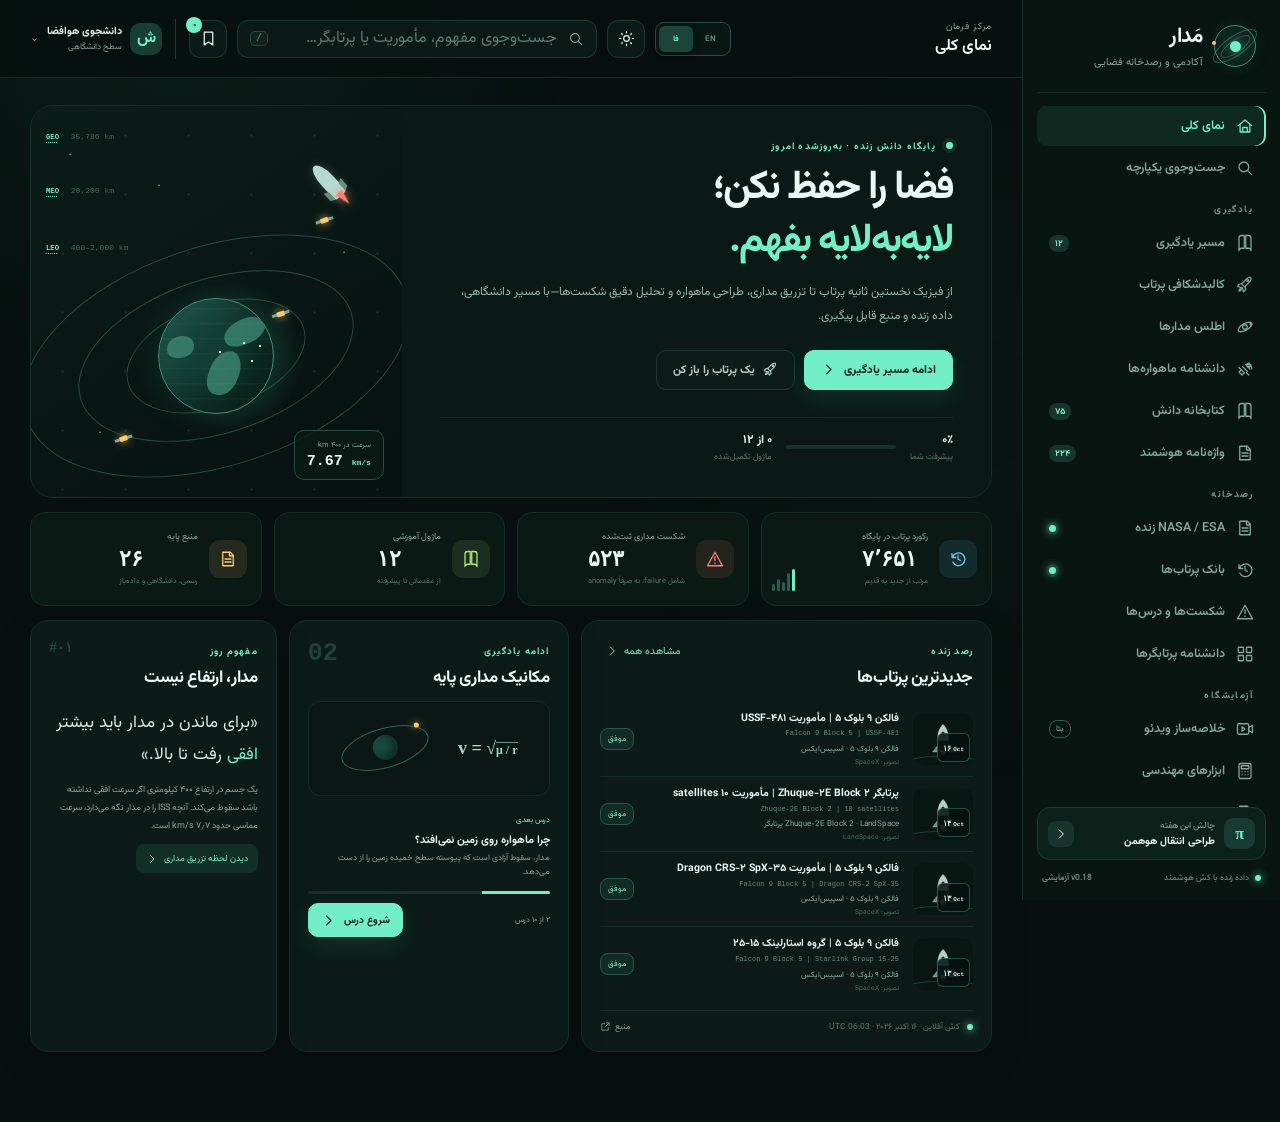
==== public/index.html @ 0208e66c "ok2" ====
<!doctype html>
<html lang="fa" dir="rtl">
<head>
  <meta charset="utf-8">
  <meta name="viewport" content="width=device-width,initial-scale=1,viewport-fit=cover">
  <meta name="theme-color" id="themeColorMeta" content="#081511">
  <script>
    (()=>{
      const normalize=value=>value==='light'?'light':'dark';
      const syncButton=()=>{
        const button=document.getElementById('themeToggle');if(!button)return;
        const light=document.documentElement.dataset.theme==='light',english=document.documentElement.lang==='en';
        const label=english?(light?'Switch to dark mode':'Switch to light mode'):(light?'فعال‌کردن حالت شب':'فعال‌کردن حالت روز');
        button.setAttribute('aria-label',label);button.title=label;
      };
      const apply=(value,persist=true,userAction=false)=>{
        const theme=normalize(value);document.documentElement.dataset.theme=theme;
        if(persist)try{localStorage.setItem('madar-theme',theme)}catch{}
        document.getElementById('themeColorMeta')?.setAttribute('content',theme==='light'?'#f1f6f3':'#081511');
        const apple=document.querySelector('meta[name="apple-mobile-web-app-status-bar-style"]');if(apple)apple.content=theme==='light'?'default':'black-translucent';
        syncButton();window.dispatchEvent(new CustomEvent('madarthemechange',{detail:{theme,userAction}}));return theme;
      };
      let saved=null;try{saved=localStorage.getItem('madar-theme')}catch{}
      window.MadarTheme={apply,toggle:()=>apply(document.documentElement.dataset.theme==='light'?'dark':'light',true,true),syncButton};
      apply(saved==='light'||saved==='dark'?saved:'dark',false,false);
      document.addEventListener('DOMContentLoaded',syncButton,{once:true});
      if('serviceWorker' in navigator){
        navigator.serviceWorker.addEventListener('controllerchange',()=>{const key='madar-sw-reload-0.18.0';if(!sessionStorage.getItem(key)){sessionStorage.setItem(key,'1');location.reload()}});
        window.addEventListener('load',async()=>{
          try{
            const migration='0.18.0',marker='madar-cache-migration';
            if(localStorage.getItem(marker)!==migration&&'caches' in window){
              const keys=await caches.keys();await Promise.all(keys.filter(key=>key.startsWith('madar-')&&!key.endsWith(migration)).map(key=>caches.delete(key)));localStorage.setItem(marker,migration);
            }
            const reg=await navigator.serviceWorker.getRegistration();await reg?.update();
          }catch{}
        },{once:true});
      }
    })();
  </script>
  <meta name="description" content="مدار؛ آکادمی و رصدخانه پژوهشی برای یادگیری مهندسی فضا، پرتابگرها، مدارها، تاریخچه پرتاب‌ها و تحلیل شکست.">
  <meta name="application-name" content="مدار">
  <meta name="mobile-web-app-capable" content="yes">
  <meta name="apple-mobile-web-app-capable" content="yes">
  <meta name="apple-mobile-web-app-status-bar-style" content="black-translucent">
  <meta name="apple-mobile-web-app-title" content="مدار">
  <meta name="format-detection" content="telephone=no">
  <title>مدار — آکادمی و رصدخانه فضایی</title>
  <link rel="manifest" href="manifest.webmanifest">
  <link rel="icon" type="image/png" sizes="64x64" href="icons/favicon-64.png">
  <link rel="apple-touch-icon" sizes="180x180" href="icons/apple-touch-icon.png">
  <link rel="stylesheet" href="styles-v0.18.css">
  <style id="themeCritical">html[data-theme="light"]{color-scheme:light;--bg:#eef4f1;--bg-2:#e8f0ec;--panel:#fff;--panel-2:#f5f9f7;--panel-3:#edf5f1;--line:#b7cdc4;--line-soft:#d4e3dd;--text:#13271f;--muted:#405e53;--subtle:#536f65;--green:#056649;--green-2:#087a59;--cyan:#086d8c;--lime:#4f7519;--gold:#7c5205;--coral:#b94336;--violet:#5942a8;--danger:#b93632}html[data-theme="light"] body{background:#eef4f1;color:#13271f}html[data-theme="light"] .sidebar{background:#f8fbf9;border-color:#d8e5df}html[data-theme="light"] .topbar{background:rgba(248,251,249,.94);border-color:#d8e5df}</style>
</head>
<body>
  <svg class="svg-defs" aria-hidden="true">
    <symbol id="i-home" viewBox="0 0 24 24"><path d="M3 11.5 12 4l9 7.5M5.5 10v10h13V10M9 20v-6h6v6"/></symbol>
    <symbol id="i-learn" viewBox="0 0 24 24"><path d="M4 5.5A3.5 3.5 0 0 1 7.5 2H11v17H7.5A3.5 3.5 0 0 0 4 22V5.5ZM20 5.5A3.5 3.5 0 0 0 16.5 2H13v17h3.5A3.5 3.5 0 0 1 20 22V5.5Z"/></symbol>
    <symbol id="i-rocket" viewBox="0 0 24 24"><path d="M14 4c2.7-2.7 6-2 6-2s.7 3.3-2 6l-6.5 6.5-4-4L14 4Z"/><path d="m12 14 1 4-3 3-1.5-5.5M8 10l-4 1-2 3 5.5 1.5M7 17c-2 0-3 1-3 3 2 0 3-1 3-3Z"/><circle cx="16" cy="6" r="1.3"/></symbol>
    <symbol id="i-orbit" viewBox="0 0 24 24"><circle cx="12" cy="12" r="3"/><ellipse cx="12" cy="12" rx="10" ry="4.5" transform="rotate(-30 12 12)"/><circle cx="20" cy="8" r="1.2"/></symbol>
    <symbol id="i-satellite" viewBox="0 0 24 24"><path d="m9 9 6 6M7 13l4 4-3 3-4-4 3-3ZM17 4l3 3-3 3-4-4 4-2ZM14 17l3 3M4 10l3 3"/><path d="M15 9c2 0 3 1 3 3M15 6c4 0 6 2 6 6"/></symbol>
    <symbol id="i-history" viewBox="0 0 24 24"><path d="M4 5v5h5M4.5 10A8.5 8.5 0 1 1 5 16"/><path d="M12 7v5l3 2"/></symbol>
    <symbol id="i-alert" viewBox="0 0 24 24"><path d="m12 3 10 18H2L12 3Z"/><path d="M12 9v5M12 17.5v.5"/></symbol>
    <symbol id="i-grid" viewBox="0 0 24 24"><rect x="3" y="3" width="7" height="7" rx="1"/><rect x="14" y="3" width="7" height="7" rx="1"/><rect x="3" y="14" width="7" height="7" rx="1"/><rect x="14" y="14" width="7" height="7" rx="1"/></symbol>
    <symbol id="i-video" viewBox="0 0 24 24"><rect x="2" y="5" width="15" height="14" rx="2"/><path d="m17 10 5-3v10l-5-3v-4ZM8 9l4 3-4 3V9Z"/></symbol>
    <symbol id="i-calc" viewBox="0 0 24 24"><rect x="4" y="2" width="16" height="20" rx="2"/><path d="M7 5h10v4H7zM8 13h.01M12 13h.01M16 13h.01M8 17h.01M12 17h.01M16 17h.01"/></symbol>
    <symbol id="i-source" viewBox="0 0 24 24"><path d="M5 3h10l4 4v14H5V3Z"/><path d="M14 3v5h5M8 12h8M8 16h8"/></symbol>
    <symbol id="i-search" viewBox="0 0 24 24"><circle cx="10.5" cy="10.5" r="6.5"/><path d="m15.5 15.5 5 5"/></symbol>
    <symbol id="i-arrow" viewBox="0 0 24 24"><path d="m9 5 7 7-7 7"/></symbol>
    <symbol id="i-check" viewBox="0 0 24 24"><path d="m5 12 4 4L19 6"/></symbol>
    <symbol id="i-info" viewBox="0 0 24 24"><circle cx="12" cy="12" r="9"/><path d="M12 11v6M12 7.5v.5"/></symbol>
    <symbol id="i-external" viewBox="0 0 24 24"><path d="M14 4h6v6M20 4l-9 9"/><path d="M18 14v6H4V6h6"/></symbol>
    <symbol id="i-menu" viewBox="0 0 24 24"><path d="M4 7h16M4 12h16M4 17h16"/></symbol>
    <symbol id="i-download" viewBox="0 0 24 24"><path d="M12 3v12M7 10l5 5 5-5M4 20h16"/></symbol>
    <symbol id="i-close" viewBox="0 0 24 24"><path d="m5 5 14 14M19 5 5 19"/></symbol>
    <symbol id="i-bookmark" viewBox="0 0 24 24"><path d="M6 3h12v18l-6-4-6 4V3Z"/></symbol>
    <symbol id="i-refresh" viewBox="0 0 24 24"><path d="M20 7v5h-5M4 17v-5h5"/><path d="M18.5 10A7 7 0 0 0 6 7M5.5 14A7 7 0 0 0 18 17"/></symbol>
    <symbol id="i-sun" viewBox="0 0 24 24"><circle cx="12" cy="12" r="4"/><path d="M12 2v2M12 20v2M4.93 4.93l1.42 1.42M17.65 17.65l1.42 1.42M2 12h2M20 12h2M4.93 19.07l1.42-1.42M17.65 6.35l1.42-1.42"/></symbol>
    <symbol id="i-moon" viewBox="0 0 24 24"><path d="M20.4 15.2A8.5 8.5 0 0 1 8.8 3.6 8.6 8.6 0 1 0 20.4 15.2Z"/></symbol>
  </svg>

  <div class="app-shell">
    <aside class="sidebar" id="sidebar">
      <div class="brand">
        <div class="brand-mark" aria-hidden="true"><span></span><i></i></div>
        <div><strong>مَدار</strong><small>آکادمی و رصدخانه فضایی</small></div>
      </div>

      <nav class="main-nav" aria-label="ناوبری اصلی">
        <button class="nav-item active" data-view="dashboard"><svg><use href="#i-home"/></svg><span>نمای کلی</span></button>
        <button class="nav-item" data-view="search"><svg><use href="#i-search"/></svg><span>جست‌وجوی یکپارچه</span></button>
        <div class="nav-caption">یادگیری</div>
        <button class="nav-item" data-view="learning"><svg><use href="#i-learn"/></svg><span>مسیر یادگیری</span><b class="nav-badge">۱۲</b></button>
        <button class="nav-item" data-view="anatomy"><svg><use href="#i-rocket"/></svg><span>کالبدشکافی پرتاب</span></button>
        <button class="nav-item" data-view="orbits"><svg><use href="#i-orbit"/></svg><span>اطلس مدارها</span></button>
        <button class="nav-item" data-view="satellites"><svg><use href="#i-satellite"/></svg><span>دانشنامه ماهواره‌ها</span></button>
        <button class="nav-item" data-view="knowledge"><svg><use href="#i-learn"/></svg><span>کتابخانه دانش</span><b class="nav-badge">۷۵</b></button>
        <button class="nav-item" data-view="glossary"><svg><use href="#i-source"/></svg><span>واژه‌نامه هوشمند</span><b class="nav-badge" id="glossaryNavCount">—</b></button>
        <div class="nav-caption">رصدخانه</div>
        <button class="nav-item" data-view="agencies"><svg><use href="#i-source"/></svg><span>NASA / ESA زنده</span><i class="live-dot" title="داده زنده"></i></button>
        <button class="nav-item" data-view="launches"><svg><use href="#i-history"/></svg><span>بانک پرتاب‌ها</span><i class="live-dot" title="داده زنده"></i></button>
        <button class="nav-item" data-view="failures"><svg><use href="#i-alert"/></svg><span>شکست‌ها و درس‌ها</span></button>
        <button class="nav-item" data-view="launchers"><svg><use href="#i-grid"/></svg><span>دانشنامه پرتابگرها</span></button>
        <div class="nav-caption">آزمایشگاه</div>
        <button class="nav-item" data-view="summarizer"><svg><use href="#i-video"/></svg><span>خلاصه‌ساز ویدئو</span><em>بتا</em></button>
        <button class="nav-item" data-view="tools"><svg><use href="#i-calc"/></svg><span>ابزارهای مهندسی</span></button>
        <button class="nav-item" data-view="sources"><svg><use href="#i-source"/></svg><span>منابع و روش پژوهش</span></button>
      </nav>

      <div class="sidebar-card">
        <div class="sidebar-card-icon">π</div>
        <div><small>چالش این هفته</small><strong>طراحی انتقال هوهمن</strong></div>
        <button data-view="tools" data-tool-tab="hohmann"><svg><use href="#i-arrow"/></svg></button>
      </div>
      <div class="sidebar-foot"><span class="status-led"></span> داده زنده با کش هوشمند <b>v0.18 آزمایشی</b></div>
    </aside>

    <div class="sidebar-scrim" id="sidebarScrim"></div>

    <main class="main-area">
      <header class="topbar">
        <button class="icon-btn menu-btn" id="menuBtn" aria-label="بازکردن فهرست"><svg><use href="#i-menu"/></svg></button>
        <div class="topbar-title"><span id="pageEyebrow">مرکز فرمان</span><strong id="pageTitle">نمای کلی</strong></div>
        <div class="topbar-actions">
          <div class="language-switch" id="languageSwitch" role="group" aria-label="انتخاب زبان"><button data-lang="fa" class="active">فا</button><button data-lang="en">EN</button></div>
          <button class="icon-btn theme-toggle" id="themeToggle" type="button" onclick="event.stopImmediatePropagation();window.MadarTheme.toggle();return false" aria-label="فعال‌کردن حالت روز" title="فعال‌کردن حالت روز"><svg class="theme-icon theme-icon-sun"><use href="#i-sun"/></svg><svg class="theme-icon theme-icon-moon"><use href="#i-moon"/></svg></button>
          <button class="install-app-btn" id="installAppBtn" hidden><svg><use href="#i-download"/></svg><span>نصب مدار</span></button>
          <label class="global-search"><svg><use href="#i-search"/></svg><input id="globalSearch" type="search" placeholder="جست‌وجوی مفهوم، مأموریت یا پرتابگر…"><kbd>/</kbd></label>
          <button class="icon-btn" id="bookmarkBtn" aria-label="نشان‌شده‌ها"><svg><use href="#i-bookmark"/></svg><span id="bookmarkCount">۰</span></button>
          <div class="profile-chip"><div class="avatar">ش</div><div><strong>دانشجوی هوافضا</strong><small>سطح دانشگاهی</small></div><span>⌄</span></div>
        </div>
      </header>

      <div class="content">
        <!-- Dedicated terminology page -->
        <section class="view term-detail-view" id="view-term" data-title="توضیح اصطلاح" data-eyebrow="واژه‌نامه هوشمند" data-title-en="Term Reference" data-eyebrow-en="Smart Glossary">
          <div class="term-page-nav"><button id="termBackButton"><svg><use href="#i-arrow"/></svg><span>بازگشت به مطلب قبلی</span></button><div class="term-page-actions"><button id="copyTermLink"><svg><use href="#i-external"/></svg><span>کپی پیوند اصطلاح</span></button></div></div>
          <article class="term-page" id="termPageContent"></article>
        </section>

        <!-- Unified search -->
        <section class="view" id="view-search" data-title="جست‌وجوی یکپارچه" data-eyebrow="دسترسی مستقیم به دانش" data-title-en="Unified Search" data-eyebrow-en="Direct Knowledge Access">
          <header class="page-hero compact search-page-hero"><div><span class="section-kicker">UNIFIED KNOWLEDGE SEARCH</span><h1>هر مفهوم فضایی را از یک نقطه پیدا کنید</h1><p>در مسیرهای آموزشی، کتابخانه دانش، مدارها، پرتابگرها، ماهواره‌ها، اجزا، شکست‌ها، پرتاب‌های زنده و مطالب NASA/ESA جست‌وجو کنید.</p></div><div class="search-index-stat"><strong id="searchIndexCount">—</strong><span>رکورد قابل جست‌وجو</span></div></header>
          <section class="unified-search-box"><svg><use href="#i-search"/></svg><input id="unifiedSearchInput" type="search" autocomplete="off" placeholder="برای مثال: Lambert، کنترل LQR، SAR، طراحی باتری، Falcon 9…"><button id="clearUnifiedSearch" hidden><svg><use href="#i-close"/></svg></button><kbd>/</kbd></section>
          <div class="search-suggestions"><span>جست‌وجوی پیشنهادی</span><button data-search-query="مکانیک مداری پیشرفته">مکانیک مداری پیشرفته</button><button data-search-query="طراحی ماهواره">طراحی ماهواره</button><button data-search-query="کنترل وضعیت">کنترل وضعیت</button><button data-search-query="سنجش از راه دور">سنجش‌ازدور</button><button data-search-query="پرتابگر استفاده مجدد">پرتابگر بازیابی‌پذیر</button></div>
          <div class="search-filter-bar"><select id="searchDomainFilter"><option value="all">همه حوزه‌ها</option><option value="launchers">پرتابگر</option><option value="orbital">مکانیک مداری</option><option value="design">طراحی ماهواره</option><option value="control">کنترل ماهواره</option><option value="remote">سنجش‌ازدور</option><option value="missions">ماموریت و داده زنده</option></select><select id="searchLevelFilter"><option value="all">همه سطوح</option><option value="foundation">مقدماتی</option><option value="university">دانشگاهی</option><option value="advanced">معلومات پیشرفته</option></select><div class="search-result-count" id="searchResultCount">برای آغاز، عبارتی بنویسید.</div></div>
          <div class="search-layout"><aside class="search-history"><span class="section-kicker">RECENT SEARCHES</span><div id="recentSearches"><p>هنوز جست‌وجویی ثبت نشده است.</p></div><button id="clearSearchHistory">پاک‌کردن تاریخچه</button></aside><section class="search-results" id="searchResults"><div class="search-welcome"><div class="search-radar"><i></i><i></i><span></span></div><h2>نام، اصطلاح یا عنوان موردنظر را جست‌وجو کنید</h2><p>جست‌وجو به حروف فارسی/عربی، فاصله و نیم‌فاصله حساس نیست و اصطلاحات انگلیسی را نیز می‌پذیرد.</p></div></section></div>
        </section>

        <!-- Dashboard -->
        <section class="view active" id="view-dashboard" data-title="نمای کلی" data-eyebrow="مرکز فرمان">
          <div class="hero-grid">
            <article class="hero-panel">
              <div class="eyebrow"><span class="pulse"></span> پایگاه دانش زنده · به‌روزشده امروز</div>
              <h1>فضا را حفظ نکن؛<br><em>لایه‌به‌لایه بفهم.</em></h1>
              <p>از فیزیک نخستین ثانیه پرتاب تا تزریق مداری، طراحی ماهواره و تحلیل دقیق شکست‌ها—با مسیر دانشگاهی، داده زنده و منبع قابل پیگیری.</p>
              <div class="hero-actions">
                <button class="btn primary" data-view="learning"><span>ادامه مسیر یادگیری</span><svg><use href="#i-arrow"/></svg></button>
                <button class="btn ghost" data-view="anatomy"><svg><use href="#i-rocket"/></svg><span>یک پرتاب را باز کن</span></button>
              </div>
              <div class="hero-meta"><div><strong id="overallProgress">۰٪</strong><span>پیشرفت شما</span></div><div class="mini-progress"><i id="overallProgressBar"></i></div><div><strong id="completedModules">۰ از ۱۲</strong><span>ماژول تکمیل‌شده</span></div></div>
            </article>
            <article class="orbit-hero" aria-label="نمایش شماتیک مدارهای زمین">
              <div class="space-label top">GEO <span>35,786 km</span></div>
              <div class="space-label mid">MEO <span>20,200 km</span></div>
              <div class="space-label low">LEO <span>400–2,000 km</span></div>
              <div class="orbit-ring ring-3"><i class="sat sat-3"></i></div>
              <div class="orbit-ring ring-2"><i class="sat sat-2"></i></div>
              <div class="orbit-ring ring-1"><i class="sat sat-1"></i></div>
              <div class="earth"><span class="continent c1"></span><span class="continent c2"></span><span class="continent c3"></span><i></i></div>
              <div class="hero-rocket"><span></span><i></i></div>
              <div class="orbit-data"><small>سرعت در ۴۰۰ km</small><strong>7.67 <b>km/s</b></strong></div>
              <div class="star s1">·</div><div class="star s2">·</div><div class="star s3">·</div><div class="star s4">·</div>
            </article>
          </div>

          <div class="stat-row">
            <article class="stat-card"><div class="stat-icon cyan"><svg><use href="#i-history"/></svg></div><div><span>رکورد پرتاب در پایگاه</span><strong id="statLaunches">—</strong><small>مرتب از جدید به قدیم</small></div><i class="spark"><b></b><b></b><b></b><b></b><b></b></i></article>
            <article class="stat-card"><div class="stat-icon coral"><svg><use href="#i-alert"/></svg></div><div><span>شکست مداری ثبت‌شده</span><strong id="statFailures">—</strong><small>شامل failure، نه صرفاً anomaly</small></div></article>
            <article class="stat-card"><div class="stat-icon lime"><svg><use href="#i-learn"/></svg></div><div><span>ماژول آموزشی</span><strong>۱۲</strong><small>از مقدماتی تا پیشرفته</small></div></article>
            <article class="stat-card"><div class="stat-icon gold"><svg><use href="#i-source"/></svg></div><div><span>منبع پایه</span><strong id="statSources">—</strong><small>رسمی، دانشگاهی و داده‌باز</small></div></article>
          </div>

          <div class="dashboard-grid">
            <section class="panel latest-panel">
              <div class="panel-head"><div><span class="section-kicker">رصد زنده</span><h2>جدیدترین پرتاب‌ها</h2></div><button class="text-btn" data-view="launches">مشاهده همه <svg><use href="#i-arrow"/></svg></button></div>
              <div class="latest-list" id="dashboardLaunches"><div class="skeleton-line"></div><div class="skeleton-line"></div><div class="skeleton-line"></div></div>
              <div class="data-source-line"><span class="status-led"></span><span id="launchDataStatus">در حال اتصال به Launch Library 2…</span><a href="https://thespacedevs.com/llapi" target="_blank" rel="noreferrer">منبع <svg><use href="#i-external"/></svg></a></div>
            </section>

            <section class="panel continue-panel">
              <div class="panel-head"><div><span class="section-kicker">ادامه یادگیری</span><h2>مکانیک مداری پایه</h2></div><span class="lesson-number">02</span></div>
              <div class="lesson-visual"><div class="lesson-orbit"><span></span><i></i></div><div class="formula">v = √<span>μ / r</span></div></div>
              <div class="continue-copy"><span>درس بعدی</span><strong>چرا ماهواره روی زمین نمی‌افتد؟</strong><p>مدار، سقوط آزادی است که پیوسته سطح خمیده زمین را از دست می‌دهد.</p></div>
              <div class="progress-line"><i style="width:28%"></i></div>
              <div class="continue-foot"><span>۲ از ۱۰ درس</span><button class="btn small primary" data-view="orbits">شروع درس <svg><use href="#i-arrow"/></svg></button></div>
            </section>

            <section class="panel daily-panel">
              <div class="panel-head"><div><span class="section-kicker">مفهوم روز</span><h2>مدار، ارتفاع نیست</h2></div><span class="concept-index">#۰۱</span></div>
              <blockquote>«برای ماندن در مدار باید بیشتر <em>افقی</em> رفت تا بالا.»</blockquote>
              <p>یک جسم در ارتفاع ۴۰۰ کیلومتری اگر سرعت افقی نداشته باشد سقوط می‌کند. آنچه ISS را در مدار نگه می‌دارد، سرعت مماسی حدود ۷٫۷ km/s است.</p>
              <button class="link-chip" data-view="anatomy">دیدن لحظه تزریق مداری <svg><use href="#i-arrow"/></svg></button>
            </section>
          </div>
        </section>

        <!-- Smart glossary -->
        <section class="view" id="view-glossary" data-title="واژه‌نامه هوشمند" data-eyebrow="فارسی نخست، نام اصلی سپس" data-title-en="Smart Glossary" data-eyebrow-en="Persian First, Original Term Second">
          <header class="page-hero compact glossary-page-hero"><div><span class="section-kicker">SMART SPACE TERMINOLOGY</span><h1>هیچ اصطلاحی بدون توضیح باقی نمی‌ماند</h1><p>معادل فارسی، نام اصلی، شکل اختصاری، تعریف ساده، تعریف دانشگاهی، مثال و مفاهیم مرتبط در یک پایگاه مرکزی نگه‌داری می‌شوند.</p></div><div class="glossary-total"><strong id="glossaryTotalCount">—</strong><span>اصطلاح تعریف‌شده</span></div></header>
          <div class="glossary-toolbar"><label class="inline-search"><svg><use href="#i-search"/></svg><input id="glossarySearch" type="search" placeholder="جست‌وجوی معادل فارسی، نام اصلی یا شکل اختصاری…"></label><select id="glossaryCategoryFilter"><option value="all">همه حوزه‌ها</option><option value="spacecraft">ماهواره و زیرسامانه</option><option value="control">هدایت و کنترل</option><option value="orbit">مدار و مأموریت</option><option value="launch">پرتابگر و پیشرانش</option><option value="remote">سنجش‌ازدور</option><option value="comms">مخابرات</option><option value="systems">مهندسی سیستم</option></select></div>
          <div class="glossary-category-row" id="glossaryCategoryRow"></div>
          <div class="section-title-row"><div><span class="section-kicker">TERMINOLOGY INDEX</span><h2>فهرست اصطلاحات</h2></div><small id="glossaryResultCount">—</small></div>
          <div class="glossary-grid" id="glossaryGrid"></div>
          <div class="glossary-rule-note"><svg><use href="#i-info"/></svg><div><strong>قاعده نگارش مدار</strong><p>در متن آموزشی، اصطلاح فنی فقط با نام اصلی انگلیسی و به‌صورت پیوند داخلی نمایش داده می‌شود. معادل و توضیح کامل فارسی در صفحه اختصاصی همان اصطلاح قرار دارد.</p></div></div>
        </section>

        <!-- Three-level knowledge library -->
        <section class="view" id="view-knowledge" data-title="کتابخانه دانش" data-eyebrow="از مبانی تا معلومات پیشرفته" data-title-en="Knowledge Library" data-eyebrow-en="Foundation to Advanced Knowledge">
          <header class="page-hero compact knowledge-page-hero"><div><span class="section-kicker">THREE-LEVEL SPACE KNOWLEDGE</span><h1>تمام موضوعات، در سطح درست خودشان</h1><p>نقص‌های آموزشی پنج حوزه اصلی در ۷۵ موضوع ساختاریافته تکمیل شده‌اند. مباحث تخصصی فقط در دسته «معلومات پیشرفته» قرار گرفته‌اند و پیش‌نیاز هر موضوع مشخص است.</p></div><div class="knowledge-total"><strong>۷۵</strong><span>موضوع ساختاریافته</span><small>۵ حوزه × ۳ سطح</small></div></header>
          <div class="knowledge-level-guide"><article data-knowledge-level="foundation"><span>01</span><div><strong>مقدماتی</strong><p>توضیح شهودی، واژگان و مثال؛ بدون ریاضیات سنگین</p></div></article><article data-knowledge-level="university"><span>02</span><div><strong>دانشگاهی</strong><p>روابط، محاسبات، طراحی و تحلیل مهندسی</p></div></article><article class="advanced" data-knowledge-level="advanced"><span>03</span><div><strong>معلومات پیشرفته</strong><p>کنترل بهینه، روش عددی، تخمین، SAR/InSAR و MBSE</p></div></article></div>
          <div class="knowledge-domain-grid" id="knowledgeDomainGrid"></div>
          <div class="knowledge-toolbar"><label class="inline-search"><svg><use href="#i-search"/></svg><input id="knowledgeFilterInput" type="search" placeholder="جست‌وجو در ۷۵ موضوع…"></label><select id="knowledgeDomainFilter"><option value="all">همه حوزه‌ها</option><option value="launchers">پرتابگر و پیشرانش</option><option value="orbital">مکانیک مداری</option><option value="design">طراحی ماهواره</option><option value="control">کنترل ماهواره</option><option value="remote">سنجش‌ازدور</option></select><select id="knowledgeLevelFilter"><option value="all">همه سطوح</option><option value="foundation">مقدماتی</option><option value="university">دانشگاهی</option><option value="advanced">معلومات پیشرفته</option></select></div>
          <section class="knowledge-coverage-matrix" id="knowledgeCoverageMatrix"></section>
          <div class="section-title-row"><div><span class="section-kicker">CURRICULUM TOPICS</span><h2 id="knowledgeGridTitle">تمام موضوعات</h2></div><small id="knowledgeTopicCount">۷۵ موضوع</small></div>
          <div class="knowledge-topic-grid" id="knowledgeTopicGrid"></div>
          <div class="advanced-knowledge-note"><svg><use href="#i-info"/></svg><div><strong>قاعده دسته‌بندی معلومات پیشرفته</strong><p>موضوعی در این سطح قرار می‌گیرد که بدون تسلط بر ریاضیات دانشگاهی، معادلات دیفرانسیل، احتمال، کنترل یا پردازش سیگنال قابل استفاده ایمن نباشد. این برچسب به معنی اختیاری‌بودن موضوع نیست؛ بلکه ترتیب صحیح مطالعه را مشخص می‌کند.</p></div></div>
        </section>

        <!-- Learning path -->
        <section class="view" id="view-learning" data-title="مسیر یادگیری" data-eyebrow="آکادمی مهندسی فضا">
          <header class="page-hero compact"><div><span class="section-kicker">SPACE ENGINEERING ROADMAP</span><h1>از دانشجوی ترم سوم تا طراح مأموریت</h1><p>یک مسیر پیشنهادی ۸۳ ساعته با ترتیب پیش‌نیاز، خروجی قابل‌اندازه‌گیری و اصطلاحات انگلیسی هر حوزه.</p></div><div class="path-progress"><strong id="pathPercent">۰٪</strong><span>پیشرفت مسیر</span><div><i id="pathBar"></i></div><small id="pathCompleted">هنوز ماژولی تکمیل نشده</small></div></header>
          <div class="filter-row"><button class="filter-chip active" data-level="all">همه ماژول‌ها</button><button class="filter-chip" data-level="مقدماتی">مقدماتی</button><button class="filter-chip" data-level="دانشگاهی">دانشگاهی</button><button class="filter-chip" data-level="پیشرفته">پیشرفته</button><span class="filter-spacer"></span><small>برای تکمیل، علامت ✓ هر کارت را بزنید.</small></div>
          <div class="learning-map" id="learningMap"></div>
        </section>

        <!-- Launch anatomy -->
        <section class="view" id="view-anatomy" data-title="کالبدشکافی پرتاب" data-eyebrow="آزمایشگاه صعود">
          <header class="page-hero compact"><div><span class="section-kicker">LAUNCH ANATOMY</span><h1>از سکوی پرتاب تا نخستین سیگنال</h1><p>توالی مرجع یک پرتاب مداری دومرحله‌ای را بررسی کنید. زمان‌ها و ارتفاع‌ها نمونه‌اند و برای هر پرتابگر تغییر می‌کنند.</p></div><div class="legend-stack"><span><i class="cyan-dot"></i> رویداد پیشرانش</span><span><i class="gold-dot"></i> رویداد سازه‌ای</span><span><i class="violet-dot"></i> عملیات مداری</span></div></header>
          <div class="anatomy-shell">
            <aside class="stage-rail" id="stageRail"></aside>
            <section class="stage-workbench">
              <div class="flight-canvas" id="flightCanvas">
                <div class="flight-grid"></div><div class="horizon"></div>
                <div class="canvas-alt"><span>۱۰۰ km · خط کارمان</span><span>۵۰ km</span><span>۱۰ km</span><span>سطح زمین</span></div>
                <div class="trajectory"><i></i></div>
                <div class="rocket-model" id="rocketModel"><div class="fairing"></div><div class="stage upper"></div><div class="interstage"></div><div class="stage lower"></div><div class="flame"></div></div>
                <div class="flight-readout"><div><small>زمان مأموریت</small><strong id="readoutTime">T−ماه‌ها</strong></div><div><small>ارتفاع نمونه</small><strong id="readoutAlt">۰ km</strong></div><div><small>سرعت نمونه</small><strong id="readoutSpeed">۰</strong></div></div>
              </div>
              <article class="stage-detail" id="stageDetail"></article>
            </section>
          </div>
        </section>

        <!-- Orbit atlas -->
        <section class="view" id="view-orbits" data-title="اطلس مدارها" data-eyebrow="مکانیک مداری">
          <header class="page-hero compact"><div><span class="section-kicker">ORBIT ATLAS</span><h1>هر مدار، پاسخ یک نیاز مأموریتی است</h1><p>ارتفاع، میل و خروج از مرکز را به «کاربرد» پیوند دهید؛ سپس با محاسبه‌گر، سرعت و دوره را بسنجید.</p></div><button class="btn ghost" data-view="tools" data-tool-tab="orbit">بازکردن آزمایشگاه کامل <svg><use href="#i-calc"/></svg></button></header>
          <div class="orbit-tabs" id="orbitTabs"></div>
          <div class="atlas-grid">
            <section class="panel orbit-map-panel">
              <div class="orbit-scale">
                <div class="scale-label geo">GEO · 35,786 km</div><div class="scale-label meo">MEO · 2,000–35,786</div><div class="scale-label leo">LEO · &lt;2,000</div>
                <div class="map-ring mr3"></div><div class="map-ring mr2"></div><div class="map-ring mr1"></div>
                <div class="map-earth"><span></span></div><div class="selected-path" id="selectedOrbitPath"><i></i></div>
                <small class="not-scale">نمودار برای خوانایی به مقیاس واقعی نیست.</small>
              </div>
            </section>
            <section class="panel orbit-detail-panel" id="orbitDetail"></section>
            <section class="panel quick-calc">
              <div class="panel-head"><div><span class="section-kicker">محاسبه سریع</span><h2>مدار دایروی زمین</h2></div><span class="calc-badge">2-BODY</span></div>
              <label>ارتفاع از سطح زمین <span><output id="altOutput">۴۰۰</output> km</span><input id="altRange" type="range" min="160" max="40000" value="400" step="10"></label>
              <div class="calc-results"><div><small>سرعت مداری</small><strong id="quickVelocity">۷٫۶۷ <span>km/s</span></strong></div><div><small>دوره تناوب</small><strong id="quickPeriod">۹۲٫۴ <span>min</span></strong></div><div><small>رژیم</small><strong id="quickRegime">LEO</strong></div><div><small>تأخیر یک‌طرفه حداقل</small><strong id="quickLatency">۱٫۳ <span>ms</span></strong></div></div>
              <div class="formula-note"><code>v = √(μ/r)</code><span>مدل دو جسم؛ اثر J₂ و Drag لحاظ نشده است.</span></div>
            </section>
          </div>
          <section class="panel orbit-taxonomy"><div class="panel-head"><div><span class="section-kicker">ORBIT CLASSIFICATION MAP</span><h2>یک مدار می‌تواند هم‌زمان چند نام داشته باشد</h2></div><small>برای مثال: یک مدار می‌تواند LEO، قطبی، خورشیدآهنگ، تقریباً دایروی و Retrograde باشد.</small></div><div class="orbit-taxonomy-grid"><article><span>بر اساس ارتفاع</span><p>VLEO · LEO · MEO · GEO altitude · High Earth</p></article><article><span>بر اساس میل</span><p>استوایی · مایل · قطبی · Prograde · Retrograde</p></article><article><span>بر اساس شکل</span><p>دایروی · بیضوی · HEO · سهموی · هذلولی</p></article><article><span>بر اساس هم‌زمانی</span><p>خورشیدآهنگ · زمین‌آهنگ · زمین‌ایستا · نیم‌روز‌آهنگ</p></article><article><span>بر اساس نقش</span><p>Parking · Transfer · GTO · Disposal · Graveyard · Frozen orbit</p></article><article><span>فراتر از مدار زمین</span><p>Lagrange · Halo · Lissajous · NRHO · مدار ماه‌مرکز و خورشیدمرکز</p></article></div></section>
          <section class="panel satellite-live-panel">
            <div class="panel-head"><div><span class="section-kicker">OMM زنده</span><h2>نمونه اشیای مداری</h2></div><select id="satGroup"><option value="stations">ایستگاه‌های فضایی</option><option value="weather">هواشناسی</option><option value="gps-ops">GPS عملیاتی</option><option value="galileo">Galileo</option><option value="last-30-days">پرتاب ۳۰ روز اخیر</option></select></div>
            <div class="sat-table-wrap" id="satelliteTable"><div class="skeleton-line"></div></div>
          </section>
        </section>

        <!-- Satellite encyclopedia -->
        <section class="view" id="view-satellites" data-no-auto-translate data-title="دانشنامه ماهواره‌ها" data-eyebrow="فضاپیما و مأموریت" data-title-en="Satellite Encyclopedia" data-eyebrow-en="Spacecraft & Missions">
          <header class="page-hero compact satellite-page-hero"><div><span class="section-kicker">SATELLITE MISSION ATLAS</span><h1 data-bi-fa="ماهواره چیست و چرا در آن مدار قرار می‌گیرد؟" data-bi-en="What is a satellite—and why does it use that orbit?">ماهواره چیست و چرا در آن مدار قرار می‌گیرد؟</h1><p data-bi-fa="نوع محموله، پوشش موردنیاز، تأخیر، تفکیک، توان و محیط تابشی با هم مدار مناسب را تعیین می‌کنند. در این دانشنامه انواع ماهواره، کاربرد، اجزا و منطق انتخاب مدار را بررسی کنید." data-bi-en="Payload type, coverage, latency, resolution, power and radiation jointly determine the right orbit. Explore satellite classes, applications, components and the logic behind orbit selection.">نوع محموله، پوشش موردنیاز، تأخیر، تفکیک، توان و محیط تابشی با هم مدار مناسب را تعیین می‌کنند. در این دانشنامه انواع ماهواره، کاربرد، اجزا و منطق انتخاب مدار را بررسی کنید.</p></div><div class="satellite-hero-badge"><svg><use href="#i-satellite"/></svg><div><strong id="satTypeCount">۸</strong><span data-bi-fa="خانواده مأموریتی" data-bi-en="mission families">خانواده مأموریتی</span></div></div></header>

          <div class="satellite-section-nav"><button class="active" data-sat-section="types" data-bi-fa="انواع و کاربردها" data-bi-en="Types & uses">انواع و کاربردها</button><button data-sat-section="anatomy" data-bi-fa="اجزای ماهواره" data-bi-en="Satellite anatomy">اجزای ماهواره</button><button data-sat-section="model" data-bi-fa="مدل سه‌بعدی" data-bi-en="3D model">مدل سه‌بعدی</button><button data-sat-section="compare" data-bi-fa="مقایسه معماری" data-bi-en="Architecture comparison">مقایسه معماری</button><button data-sat-section="mission" data-bi-fa="ماموریت ← مدار" data-bi-en="Mission → orbit">ماموریت ← مدار</button></div>

          <section class="satellite-subview active" id="sat-section-types">
            <div class="section-title-row"><div><span class="section-kicker">MISSION CLASSIFICATION</span><h2 data-bi-fa="انواع ماهواره بر اساس مأموریت" data-bi-en="Satellite types by mission">انواع ماهواره بر اساس مأموریت</h2></div><small data-bi-fa="یک ماهواره می‌تواند بیش از یک نقش داشته باشد." data-bi-en="One satellite may serve more than one role.">یک ماهواره می‌تواند بیش از یک نقش داشته باشد.</small></div>
            <div class="satellite-type-grid" id="satelliteTypeGrid"></div>
            <article class="panel satellite-type-detail" id="satelliteTypeDetail"></article>
          </section>

          <section class="satellite-subview" id="sat-section-anatomy">
            <div class="section-title-row"><div><span class="section-kicker">INTERACTIVE SPACECRAFT BUS</span><h2 data-bi-fa="کالبدشناسی یک ماهواره سه‌محوره" data-bi-en="Anatomy of a three-axis-stabilized satellite">کالبدشناسی یک ماهواره سه‌محوره</h2></div><small data-bi-fa="شماره یا نام هر جزء را انتخاب کنید." data-bi-en="Select a numbered component.">شماره یا نام هر جزء را انتخاب کنید.</small></div>
            <div class="satellite-anatomy-layout">
              <div class="satellite-anatomy-visual"><img src="images/satellites/satellite-anatomy.svg" alt="نمودار اجزای ماهواره"><div class="anatomy-hotspots" id="anatomyHotspots"></div><span class="visual-disclaimer" data-bi-fa="نمودار عمومی؛ چیدمان واقعی هر مأموریت متفاوت است." data-bi-en="Generic diagram; real mission layouts differ.">نمودار عمومی؛ چیدمان واقعی هر مأموریت متفاوت است.</span></div>
              <aside class="satellite-component-list" id="satelliteComponentList"></aside>
              <article class="panel satellite-component-detail" id="satelliteComponentDetail"></article>
            </div>
          </section>

          <section class="satellite-subview" id="sat-section-model">
            <div class="section-title-row"><div><span class="section-kicker">INTERACTIVE 3D SPACECRAFT</span><h2 data-bi-fa="ماهواره را بگیرید و در سه بعد بچرخانید" data-bi-en="Drag to rotate the spacecraft in 3D">ماهواره را بگیرید و در سه بعد بچرخانید</h2></div><small data-bi-fa="با ماوس یا لمس بچرخانید؛ با چرخ ماوس بزرگ‌نمایی کنید." data-bi-en="Rotate with mouse or touch; use the wheel to zoom.">با ماوس یا لمس بچرخانید؛ با چرخ ماوس بزرگ‌نمایی کنید.</small></div>
            <div class="sat3d-layout">
              <div class="sat3d-viewport" id="sat3dViewport">
                <div class="sat3d-stars"></div><div class="sat3d-earth"></div>
                <div class="satellite-3d" id="satellite3d" aria-label="مدل سه بعدی ماهواره">
                  <div class="sat3d-bus"><div class="cube-face front"><span>BUS</span><i class="payload-lens"></i></div><div class="cube-face back"></div><div class="cube-face right"></div><div class="cube-face left"></div><div class="cube-face top"><b>PAYLOAD</b></div><div class="cube-face bottom"><i></i><i></i><i></i><i></i></div></div>
                  <div class="sat3d-panel panel-left"><i></i><i></i><i></i><i></i><i></i><i></i></div><div class="sat3d-panel panel-right"><i></i><i></i><i></i><i></i><i></i><i></i></div>
                  <div class="sat3d-dish"><i></i></div><div class="sat3d-boom"></div>
                </div>
                <div class="sat3d-axis"><span class="x">X</span><span class="y">Y</span><span class="z">Z</span></div>
                <div class="sat3d-hint" id="sat3dHint">↔ DRAG TO ROTATE</div>
              </div>
              <aside class="sat3d-controls"><span class="section-kicker">VIEW CONTROLS</span><div class="view-presets"><button data-3d-view="front">FRONT</button><button data-3d-view="top">TOP</button><button data-3d-view="iso" class="active">ISO</button><button data-3d-view="reset">RESET</button></div><label><span data-bi-fa="بزرگ‌نمایی" data-bi-en="Zoom">بزرگ‌نمایی</span><input id="sat3dZoom" type="range" min="65" max="145" value="100"></label><span class="section-kicker component-picker-title">COMPONENT FOCUS</span><div class="sat3d-component-picker" id="sat3dComponentPicker"></div></aside>
              <article class="panel sat3d-info" id="sat3dInfo"></article>
            </div>
          </section>

          <section class="satellite-subview" id="sat-section-compare">
            <div class="section-title-row"><div><span class="section-kicker">ARCHITECTURE TRADE STUDY</span><h2 data-bi-fa="دو معماری ماهواره را کنار هم مقایسه کنید" data-bi-en="Compare two satellite architectures side by side">دو معماری ماهواره را کنار هم مقایسه کنید</h2></div><small data-bi-fa="اعداد کلاس مرجع و تقریبی‌اند؛ برای طراحی به سند مأموریت مراجعه کنید." data-bi-en="Reference-class values are approximate; consult mission documentation for design.">اعداد کلاس مرجع و تقریبی‌اند؛ برای طراحی به سند مأموریت مراجعه کنید.</small></div>
            <div class="architecture-selectors"><label><span data-bi-fa="معماری A" data-bi-en="Architecture A">معماری A</span><select id="architectureA"></select></label><div class="compare-vs">VS</div><label><span data-bi-fa="معماری B" data-bi-en="Architecture B">معماری B</span><select id="architectureB"></select></label></div>
            <div class="architecture-comparison" id="architectureComparison"></div>
            <section class="panel architecture-trade-note"><svg><use href="#i-info"/></svg><div><strong data-bi-fa="چگونه مقایسه را بخوانیم؟" data-bi-en="How to read this comparison">چگونه مقایسه را بخوانیم؟</strong><p data-bi-fa="بزرگ‌تر بودن جرم، توان یا نرخ داده به معنی بهتر بودن نیست. معماری خوب، نیاز مأموریت را با حاشیه مناسب، ریسک قابل‌قبول و کمترین پیچیدگی غیرضروری برآورده می‌کند." data-bi-en="More mass, power or data rate does not automatically mean better. A good architecture satisfies mission needs with margin, acceptable risk and minimal unnecessary complexity.">بزرگ‌تر بودن جرم، توان یا نرخ داده به معنی بهتر بودن نیست. معماری خوب، نیاز مأموریت را با حاشیه مناسب، ریسک قابل‌قبول و کمترین پیچیدگی غیرضروری برآورده می‌کند.</p></div></section>
          </section>

          <section class="satellite-subview" id="sat-section-mission">
            <div class="section-title-row"><div><span class="section-kicker">MISSION–ORBIT MATCHER</span><h2 data-bi-fa="ماموریت را انتخاب کنید؛ منطق مدار را ببینید" data-bi-en="Choose a mission; understand its orbit">ماموریت را انتخاب کنید؛ منطق مدار را ببینید</h2></div><small data-bi-fa="پیشنهاد مقدماتی است؛ طراحی نهایی به تحلیل کامل نیاز دارد." data-bi-en="Preliminary guidance only; final design requires full analysis.">پیشنهاد مقدماتی است؛ طراحی نهایی به تحلیل کامل نیاز دارد.</small></div>
            <div class="mission-orbit-tool">
              <aside class="mission-selector" id="missionSelector"></aside>
              <article class="mission-recommendation" id="missionRecommendation"></article>
              <div class="mission-orbit-visual" id="missionOrbitVisual"><div class="mo-earth"><span></span></div><div class="mo-ring leo"></div><div class="mo-ring meo"></div><div class="mo-ring geo"></div><div class="mo-selected"><i></i></div><span class="mo-label l1">LEO</span><span class="mo-label l2">MEO</span><span class="mo-label l3">GEO</span></div>
            </div>
            <section class="panel mission-orbit-matrix"><div class="panel-head"><div><span class="section-kicker">QUICK REFERENCE</span><h2 data-bi-fa="ماتریس مأموریت و مدار" data-bi-en="Mission–orbit matrix">ماتریس مأموریت و مدار</h2></div></div><div id="missionOrbitMatrix"></div></section>
          </section>

          <div class="satellite-source-strip"><svg><use href="#i-source"/></svg><div><strong data-bi-fa="مبنای علمی این بخش" data-bi-en="Technical basis">مبنای علمی این بخش</strong><p data-bi-fa="ESA، NASA، GPS.gov و NOAA؛ پیوند منابع در کارت‌ها و صفحه منابع نرم‌افزار ثبت شده است." data-bi-en="ESA, NASA, GPS.gov and NOAA; source links are recorded in cards and the Sources view.">ESA، NASA، GPS.gov و NOAA؛ پیوند منابع در کارت‌ها و صفحه منابع نرم‌افزار ثبت شده است.</p></div><button class="text-btn" data-view="sources"><span data-bi-fa="مشاهده منابع" data-bi-en="View sources">مشاهده منابع</span><svg><use href="#i-arrow"/></svg></button></div>
        </section>

        <!-- NASA / ESA live updates -->
        <section class="view" id="view-agencies" data-no-auto-translate data-title="NASA / ESA زنده" data-eyebrow="مرکز به‌روزرسانی آژانس‌ها" data-title-en="NASA / ESA Live" data-eyebrow-en="Agency Update Center">
          <header class="page-hero compact agency-page-hero"><div><span class="section-kicker"><i class="live-dot"></i> OFFICIAL AGENCY FEEDS</span><h1 data-bi-fa="جدیدترین مطالب رسمی NASA و ESA" data-bi-en="Latest official updates from NASA and ESA">جدیدترین مطالب رسمی NASA و ESA</h1><p data-bi-fa="این صفحه مستقیماً Feedهای رسمی دو آژانس را می‌خواند. عنوان و متن انگلیسی مرجع باقی می‌ماند و ترجمه خودکار فارسی در کنار آن نمایش داده می‌شود." data-bi-en="This page reads the agencies' official feeds directly. Original English remains authoritative, with an automatic Persian translation displayed alongside it.">این صفحه مستقیماً Feedهای رسمی دو آژانس را می‌خواند. عنوان و متن انگلیسی مرجع باقی می‌ماند و ترجمه خودکار فارسی در کنار آن نمایش داده می‌شود.</p></div><div class="agency-live-card"><span class="agency-pulse"></span><div><strong id="agencyLiveState">LIVE SYNC</strong><small id="agencyLastSync">در حال اتصال…</small></div></div></header>
          <div class="agency-toolbar"><div class="agency-filters"><button class="active" data-agency-filter="all">NASA + ESA</button><button data-agency-filter="NASA">NASA</button><button data-agency-filter="ESA">ESA</button></div><label class="inline-search"><svg><use href="#i-search"/></svg><input id="agencySearch" type="search" placeholder="جست‌وجو در عناوین و توضیحات…"></label><button class="btn ghost small" id="refreshAgencyFeed"><svg><use href="#i-refresh"/></svg><span data-bi-fa="همگام‌سازی اکنون" data-bi-en="Sync now">همگام‌سازی اکنون</span></button></div>
          <div class="agency-sync-strip"><div><span class="status-led"></span><strong data-bi-fa="همگام‌سازی خودکار" data-bi-en="Automatic synchronization">همگام‌سازی خودکار</strong><small data-bi-fa="هنگام ورود و سپس هر ۳ دقیقه تا زمانی که برنامه باز است" data-bi-en="On entry, then every 3 minutes while the app remains open">هنگام ورود و سپس هر ۳ دقیقه تا زمانی که برنامه باز است</small></div><div><strong id="agencyItemCount">—</strong><small data-bi-fa="رکورد تازه از منابع رسمی" data-bi-en="recent official records">رکورد تازه از منابع رسمی</small></div><div><strong>RSS</strong><small data-bi-fa="بدون Scraping غیررسمی" data-bi-en="No unofficial scraping">بدون Scraping غیررسمی</small></div></div>
          <section class="agency-featured" id="agencyFeatured"><div class="skeleton-line"></div></section>
          <div class="section-title-row"><div><span class="section-kicker">LIVE TIMELINE</span><h2 data-bi-fa="خط زمانی انتشار" data-bi-en="Publication timeline">خط زمانی انتشار</h2></div><small id="agencyFreshness">—</small></div>
          <div class="agency-news-grid" id="agencyNewsGrid"><div class="skeleton-line"></div><div class="skeleton-line"></div><div class="skeleton-line"></div></div>
          <button class="btn ghost small agency-load-more" id="agencyLoadMore" hidden><span data-bi-fa="نمایش مطالب بیشتر" data-bi-en="Show more items">نمایش مطالب بیشتر</span><svg><use href="#i-arrow"/></svg></button>
          <div class="agency-method-note"><svg><use href="#i-info"/></svg><div><strong data-bi-fa="درباره برخط‌بودن" data-bi-en="About live synchronization">درباره برخط‌بودن</strong><p data-bi-fa="RSS یک Feed انتشار است، نه Webhook. بنابراین رکورد تازه حداکثر در چرخه همگام‌سازی بعدی ظاهر می‌شود. اگر منبع موقتاً قطع باشد، آخرین پاسخ معتبر از Cache نمایش داده می‌شود." data-bi-en="RSS is a publication feed, not a webhook. New items appear on the next synchronization cycle. If a source is temporarily unavailable, the last verified cached response is shown.">RSS یک Feed انتشار است، نه Webhook. بنابراین رکورد تازه حداکثر در چرخه همگام‌سازی بعدی ظاهر می‌شود. اگر منبع موقتاً قطع باشد، آخرین پاسخ معتبر از Cache نمایش داده می‌شود.</p></div><div class="agency-source-links"><a href="https://www.nasa.gov/news-release/feed/" target="_blank" rel="noreferrer">NASA RSS <svg><use href="#i-external"/></svg></a><a href="https://www.esa.int/rssfeed/TopNews" target="_blank" rel="noreferrer">ESA Top News <svg><use href="#i-external"/></svg></a></div></div>
        </section>

        <!-- Launch database -->
        <section class="view" id="view-launches" data-title="بانک پرتاب‌ها" data-eyebrow="رصدخانه جهانی">
          <header class="page-hero compact"><div><span class="section-kicker"><i class="live-dot"></i> LIVE LAUNCH DATABASE</span><h1>تاریخ پرتاب، از امروز به عقب</h1><p>داده Launch Library 2 با ترتیب نزولی زمان. جزئیات هر رکورد را باز کنید و منبع داده را ببینید.</p></div><div class="database-count"><strong id="launchDbCount">—</strong><span>رکورد قابل پیمایش در منبع</span><small id="launchDbUpdated">در حال به‌روزرسانی…</small></div></header>
          <section class="panel database-panel">
            <div class="database-toolbar"><label class="inline-search"><svg><use href="#i-search"/></svg><input id="launchSearch" type="search" placeholder="جست‌وجو در نتایج بارگذاری‌شده…"></label><select id="launchOrbitFilter"><option value="all">همه مدارها</option><option value="LEO">LEO</option><option value="GTO">GTO</option><option value="GEO">GEO</option><option value="SSO">SSO</option><option value="MEO">MEO</option></select><select id="launchStatusFilter"><option value="all">همه نتایج</option><option value="Success">موفق</option><option value="Failure">ناموفق</option></select><button class="icon-btn" id="refreshLaunches" title="تازه‌سازی"><svg><use href="#i-refresh"/></svg></button></div>
            <div class="launch-table-wrap"><table class="data-table"><thead><tr><th>مأموریت / زمان UTC</th><th>پرتابگر</th><th>ارائه‌دهنده</th><th>مدار</th><th>کشور / پایگاه</th><th>نتیجه</th><th></th></tr></thead><tbody id="launchTableBody"></tbody></table></div>
            <div class="table-empty" id="launchEmpty" hidden>نتیجه‌ای با این فیلتر پیدا نشد.</div>
            <div class="table-footer"><span id="launchShown">—</span><button class="btn ghost small" id="loadMoreLaunches">بارگذاری رکوردهای قدیمی‌تر <svg><use href="#i-history"/></svg></button></div>
          </section>
        </section>

        <!-- Failures -->
        <section class="view" id="view-failures" data-title="شکست‌ها و درس‌ها" data-eyebrow="آزمایشگاه قابلیت اطمینان">
          <header class="page-hero compact danger-hero"><div><span class="section-kicker">FAILURE ≠ ANOMALY</span><h1>از شکست، علت بساز؛ نه داستان</h1><p>رخداد، علت نزدیک، علت ریشه‌ای و عامل سازمانی یک چیز نیستند. سطح قطعیت هر پرونده صریحاً نمایش داده می‌شود.</p></div><div class="failure-taxonomy"><span><i class="f1"></i> شکست پرتاب</span><span><i class="f2"></i> شکست جزئی/بازیابی</span><span><i class="f3"></i> آزمون زمینی</span></div></header>
          <div class="method-banner"><svg><use href="#i-info"/></svg><div><strong>قاعده پژوهشی مدار</strong><p>وقتی گزارش رسمی نهایی منتشر نشده، علت با برچسب «تحقیق باز» ثبت می‌شود. مشاهده ویدئویی، تأیید علت ریشه‌ای نیست.</p></div><button class="text-btn" data-view="sources">روش اعتبارسنجی <svg><use href="#i-arrow"/></svg></button></div>
          <div class="cause-coverage-notice"><span>پوشش علت در نسخه ۰٫۲</span><p>فهرست زنده، همه رکوردهای شکست Launch Library را به‌ترتیب زمان نشان می‌دهد؛ زنجیره علت تفصیلی فقط برای پرونده‌هایی ارائه می‌شود که گزارش یا شواهد معتبر کافی دارند. «نامعلوم» یک پاسخ علمی معتبر است و با حدس پر نمی‌شود.</p><strong><b id="deepCaseCount">—</b> پرونده عمیق</strong></div>
          <div class="failure-layout">
            <section>
              <div class="section-title-row"><div><span class="section-kicker"><i class="live-dot"></i> فهرست زنده</span><h2>آخرین شکست‌های مداری ثبت‌شده</h2></div><small>جدید ← قدیم</small></div>
              <div class="live-failure-list" id="liveFailureList"><div class="skeleton-line"></div><div class="skeleton-line"></div></div>
              <button class="btn ghost small full" id="moreFailures">نمایش شکست‌های قدیمی‌تر</button>
            </section>
            <aside class="panel failure-guide"><span class="section-kicker">FAULT TREE STARTER</span><h2>پنج سؤال پیش از قضاوت</h2><ol><li><b>چه رخ داد؟</b><span>داده مشاهده‌شده، بدون تفسیر</span></li><li><b>در کدام فاز؟</b><span>زمان، پیکربندی و محیط</span></li><li><b>کدام نیاز برآورده نشد؟</b><span>معیار موفقیت از پیش تعریف‌شده</span></li><li><b>مکانیزم فیزیکی چه بود؟</b><span>زنجیره انتقال خطا</span></li><li><b>چرا کنترل‌ها نگرفتند؟</b><span>طراحی، آزمون، ساخت یا سازمان</span></li></ol><button class="btn primary small" data-view="learning">ماژول تحلیل شکست</button></aside>
          </div>
          <div class="section-title-row cases-head"><div><span class="section-kicker">DEEP CASES</span><h2>پرونده‌های منتخب با درس مهندسی</h2></div><div class="case-filters"><button class="filter-chip active" data-case="all">همه</button><button class="filter-chip" data-case="شکست پرتاب">پرتاب</button><button class="filter-chip" data-case="شکست بازیابی/آزمایشی">بازیابی</button><button class="filter-chip" data-case="حادثه آزمایش زمینی">آزمون زمینی</button></div></div>
          <div class="failure-cases" id="failureCases"></div>
        </section>

        <!-- Launchers -->
        <section class="view" id="view-launchers" data-title="دانشنامه پرتابگرها" data-eyebrow="وسایل پرتاب">
          <header class="page-hero compact"><div><span class="section-kicker">LAUNCH VEHICLE ENCYCLOPEDIA</span><h1>پرتابگرها را با مأموریت مقایسه کن</h1><p>معماری مراحل، نوع پیشرانه، موتور، ظرفیت و بازیابی. ظرفیت‌ها تقریبی‌اند و با مدار/عرض پایگاه/پروفایل بازیابی تغییر می‌کنند.</p></div><div class="compare-tray"><span>مقایسه انتخاب‌ها</span><div id="compareSelections"><small>حداکثر ۳ پرتابگر</small></div><button class="btn primary small" id="compareBtn" disabled>مقایسه</button></div></header>
          <div class="launcher-grid" id="launcherGrid"></div>
        </section>

        <!-- Summarizer -->
        <section class="view" id="view-summarizer" data-title="خلاصه‌ساز ویدئو" data-eyebrow="آزمایشگاه مطالعه سریع">
          <header class="page-hero compact"><div><span class="section-kicker">YOUTUBE → STRUCTURED NOTES</span><h1>کمتر تماشا کن؛ دقیق‌تر یاد بگیر</h1><p>لینک ویدئوی دارای کپشن را وارد کنید تا متن، خلاصه فارسی، فصل‌بندی و اصطلاحات فنی استخراج شود.</p></div><div class="beta-note"><span>بتا</span><p>بدون کلید API برای زیرنویس عمومی کار می‌کند؛ دسترسی YouTube ممکن است در برخی شبکه‌ها محدود باشد.</p></div></header>
          <section class="summarizer-shell">
            <div class="summary-input-panel">
              <div class="input-orbit"><span class="youtube-core"><svg><use href="#i-video"/></svg></span><i></i><i></i></div>
              <h2>لینک ویدئو را وارد کنید</h2><p>ویدئوهای دانشگاهی، مستندات مأموریت و تحلیل پرتاب بهترین نتیجه را می‌دهند.</p>
              <form id="summaryForm"><label><span>YouTube URL</span><div class="url-input"><svg><use href="#i-video"/></svg><input id="youtubeUrl" type="url" placeholder="https://youtube.com/watch?v=…" required><button class="btn primary" type="submit">ساخت یادداشت <svg><use href="#i-arrow"/></svg></button></div></label></form>
              <div class="summary-options"><label><input type="checkbox" checked disabled><span>خلاصه فارسی</span></label><label><input type="checkbox" checked disabled><span>متن کامل</span></label><label><input type="checkbox" checked disabled><span>نمایش انگلیسی</span></label></div>
              <details class="manual-transcript-panel" id="manualTranscriptPanel">
                <summary><span>اگر دریافت خودکار ممکن نبود</span><small>ورود متن زیرنویس</small></summary>
                <div class="manual-transcript-body">
                  <p id="manualTranscriptStatus">متن زیرنویس را از بخش نمایش متن ویدئو کپی کنید؛ زمان‌ها می‌توانند همراه متن باشند.</p>
                  <ol class="manual-transcript-steps"><li>در صفحه ویدئو گزینه <b dir="ltr">Show transcript</b> را باز کنید.</li><li>تمام متن زیرنویس را کپی و در کادر پایین جای‌گذاری کنید.</li><li>دکمه ترجمه و خلاصه‌سازی را بزنید.</li></ol>
                  <label><span>عنوان اختیاری</span><input id="manualTranscriptTitle" type="text" maxlength="300" placeholder="عنوان ویدئو"></label>
                  <label><span>زبان متن</span><select id="manualTranscriptLanguage"><option value="en">انگلیسی</option><option value="fa">فارسی</option><option value="auto">تشخیص خودکار</option></select></label>
                  <label class="manual-transcript-text"><span>متن زیرنویس</span><textarea id="manualTranscriptText" rows="9" maxlength="160000" placeholder="0:00&#10;متن نخستین جمله…&#10;0:08&#10;متن جمله بعدی…"></textarea></label>
                  <button class="btn primary small" id="manualSummarySubmit" type="button">ترجمه و خلاصه‌سازی متن <svg><use href="#i-arrow"/></svg></button>
                </div>
              </details>
              <div class="try-demo"><span>می‌خواهید ابتدا نتیجه را ببینید؟</span><button id="demoSummary">اجرای نمونه ۷۹ ثانیه‌ای</button></div>
              <div class="privacy-note"><svg><use href="#i-info"/></svg><span>ابتدا دریافت خودکار امتحان می‌شود. اگر یوتیوب نشانی کارساز را محدود کند، متن واردشده بدون دانلود ویدئو پردازش می‌شود.</span></div>
            </div>
            <div class="summary-output-panel" id="summaryOutput">
              <div class="empty-output"><div class="note-stack"><i></i><i></i><i></i></div><h3>یادداشت ساخت‌یافته اینجا ظاهر می‌شود</h3><p>خلاصه جای مشاهده بخش‌های حساس یا مراجعه به منبع اصلی را نمی‌گیرد.</p></div>
            </div>
          </section>
        </section>

        <!-- Tools -->
        <section class="view" id="view-tools" data-title="ابزارهای مهندسی" data-eyebrow="آزمایشگاه محاسبات">
          <header class="page-hero compact"><div><span class="section-kicker">ENGINEERING SANDBOX</span><h1>اعداد را لمس کن</h1><p>محاسبه‌گرهای مقدماتی برای فهم شهودی. خروجی‌ها تحلیل طراحی نهایی یا شبیه‌سازی اغتشاشات نیستند.</p></div><div class="constant-chip"><span>ثابت گرانش زمین</span><code>μ = 398600.4418 km³/s²</code></div></header>
          <div class="tool-tabs"><button class="active" data-tool="orbit">مدار دایروی</button><button data-tool="hohmann">انتقال هوهمن</button><button data-tool="rocket-eq">معادله موشک</button></div>
          <div class="tool-panels">
            <section class="tool-panel active" id="tool-orbit">
              <div class="tool-inputs"><span class="section-kicker">CIRCULAR ORBIT</span><h2>سرعت و دوره مدار</h2><label>ارتفاع h <div><input id="toolAltitude" type="number" value="400" min="0" max="100000"><span>km</span></div></label><label>شعاع زمین R <div><input value="6378.137" disabled><span>km</span></div></label><button class="btn primary" id="calcOrbit">محاسبه</button><div class="equation-card"><code>r = R⊕ + h<br>v = √(μ/r)<br>T = 2π√(r³/μ)</code></div></div>
              <div class="tool-output"><div class="output-visual circular"><div class="tv-orbit"><i></i></div><span>r</span></div><div class="big-result"><small>سرعت مداری</small><strong id="toolOrbitV">7.6686 <span>km/s</span></strong></div><div class="result-grid"><div><span>دوره</span><strong id="toolOrbitT">92.56 min</strong></div><div><span>دور در روز</span><strong id="toolOrbitDay">15.56</strong></div><div><span>انرژی ویژه</span><strong id="toolOrbitE">−29.40 km²/s²</strong></div><div><span>رژیم تقریبی</span><strong id="toolOrbitRegime">LEO</strong></div></div><p class="assumption">فرض‌ها: زمین کروی، مدار دایروی، مدل دو جسم، بدون مقاومت جو و J₂.</p></div>
            </section>
            <section class="tool-panel" id="tool-hohmann">
              <div class="tool-inputs"><span class="section-kicker">HOHMANN TRANSFER</span><h2>انتقال میان دو مدار دایروی</h2><label>ارتفاع مدار آغازین h₁ <div><input id="h1" type="number" value="300" min="0"><span>km</span></div></label><label>ارتفاع مدار پایانی h₂ <div><input id="h2" type="number" value="35786" min="0"><span>km</span></div></label><button class="btn primary" id="calcHohmann">محاسبه انتقال</button><div class="equation-card"><code>aₜ=(r₁+r₂)/2<br>Δv₁=vₜ,p−v₁<br>Δv₂=v₂−vₜ,a</code></div></div>
              <div class="tool-output"><div class="output-visual hohmann"><div class="hv h-inner"></div><div class="hv h-outer"></div><div class="h-transfer"><i></i></div></div><div class="big-result"><small>دلتاوی کل</small><strong id="hohmannTotal">3.89 <span>km/s</span></strong></div><div class="result-grid"><div><span>مانور اول Δv₁</span><strong id="dv1">2.43 km/s</strong></div><div><span>مانور دوم Δv₂</span><strong id="dv2">1.46 km/s</strong></div><div><span>زمان انتقال</span><strong id="transferTime">5.26 h</strong></div><div><span>نیم‌محور انتقال</span><strong id="transferA">24,371 km</strong></div></div><p class="assumption">صفحه دو مدار یکسان فرض شده؛ اتلاف‌ها و تغییر میل لحاظ نشده است.</p></div>
            </section>
            <section class="tool-panel" id="tool-rocket-eq">
              <div class="tool-inputs"><span class="section-kicker">TSIOLKOVSKY</span><h2>بودجه ایده‌آل دلتاوی</h2><label>تکانه ویژه Isp <div><input id="isp" type="number" value="350" min="1"><span>s</span></div></label><label>جرم اولیه m₀ <div><input id="m0" type="number" value="10000" min="1"><span>kg</span></div></label><label>جرم نهایی mf <div><input id="mf" type="number" value="3000" min="1"><span>kg</span></div></label><button class="btn primary" id="calcRocket">محاسبه دلتاوی</button><div class="equation-card"><code>Δv = Isp · g₀ · ln(m₀/mf)</code></div></div>
              <div class="tool-output"><div class="output-visual mass-stack"><div style="height:70%"></div><span>پیشرانه</span><i style="height:30%"></i><b>جرم نهایی</b></div><div class="big-result"><small>دلتاوی ایده‌آل</small><strong id="rocketDv">4.13 <span>km/s</span></strong></div><div class="result-grid"><div><span>نسبت جرمی</span><strong id="massRatio">3.333</strong></div><div><span>کسر پیشرانه</span><strong id="propFraction">70.0%</strong></div><div><span>سرعت مؤثر خروج</span><strong id="ve">3.43 km/s</strong></div><div><span>g₀</span><strong>9.80665 m/s²</strong></div></div><p class="assumption">رانش، گرانش، Drag، Steering Loss و مرحله‌بندی در این خروجی ایده‌آل لحاظ نشده‌اند.</p></div>
            </section>
          </div>
        </section>

        <!-- Sources -->
        <section class="view" id="view-sources" data-title="منابع و روش پژوهش" data-eyebrow="شفافیت و استناد">
          <header class="page-hero compact"><div><span class="section-kicker">SOURCE PROVENANCE</span><h1>هر عدد باید ریشه داشته باشد</h1><p>منابع بر پایه نقش دسته‌بندی شده‌اند: مرجع رسمی برای نتیجه بررسی، داده‌باز برای تاریخچه، و کتاب/مقاله برای آموزش.</p></div><div class="source-score"><span>سلسله‌مراتب ترجیح</span><div><b>۱</b> گزارش رسمی <i></i><b>۲</b> داده پژوهشی <i></i><b>۳</b> رسانه تخصصی</div></div></header>
          <div class="research-method">
            <article><span>01</span><div><strong>تعریف دقیق رکورد</strong><p>پرتاب مداری، شکست پرتاب، شکست جزئی، شکست بازیابی و آزمون زمینی جدا می‌شوند.</p></div></article>
            <article><span>02</span><div><strong>ثبت زمان و نسخه</strong><p>داده زنده ممکن است اصلاح شود؛ زمان واکشی و URL منبع در پاسخ API نگه‌داری می‌شود.</p></div></article>
            <article><span>03</span><div><strong>سطح قطعیت</strong><p>علت نهایی فقط پس از گزارش معتبر ثبت می‌شود؛ در غیر این صورت «تحقیق باز» است.</p></div></article>
            <article><span>04</span><div><strong>بازبینی انسانی</strong><p>ترجمه و خلاصه خودکار برای آموزش است و ادعاهای حساس باید با متن اصلی مقابله شوند.</p></div></article>
          </div>
          <div class="source-toolbar"><label class="inline-search"><svg><use href="#i-search"/></svg><input id="sourceSearch" type="search" placeholder="جست‌وجوی منبع یا موضوع…"></label><div><button class="filter-chip active" data-source="all">همه</button><button class="filter-chip" data-source="FA">فارسی</button><button class="filter-chip" data-source="EN">انگلیسی</button><button class="filter-chip" data-source="رسمی">رسمی</button></div></div>
          <div class="source-grid" id="sourceGrid"></div>
          <div class="citation-box"><svg><use href="#i-info"/></svg><div><strong>درباره جامع‌بودن</strong><p>نسخه اول، بانک زنده LL2 را برای مرور و GCAT را به‌عنوان مسیر توسعه تاریخچه جامع به‌کار می‌گیرد. «تمام جزئیات همه مأموریت‌ها» یک پروژه داده‌ای پیوسته است، نه یک فهرست ثابت؛ بنابراین پوشش و تاریخ به‌روزرسانی همیشه نمایش داده می‌شود.</p></div></div>
        </section>
      </div>
    </main>
  </div>

  <div class="glossary-drawer" id="glossaryDrawer" aria-hidden="true"><div class="glossary-drawer-scrim" id="closeGlossaryScrim"></div><aside class="glossary-drawer-panel"><button class="modal-close" id="closeGlossaryDrawer"><svg><use href="#i-close"/></svg></button><div id="glossaryDrawerContent"></div></aside></div>

  <div class="orbital-lab-reader" id="orbitalLabReader" aria-hidden="true" data-no-auto-translate>
    <header class="orbital-lab-topbar"><button class="icon-btn" id="closeOrbitalLab" type="button" aria-label="بستن آزمایشگاه"><svg><use href="#i-close"/></svg></button><div><span>ORBITAL LABORATORY</span><strong id="orbitalLabTitle">آزمایشگاه مکانیک مداری</strong></div><small id="orbitalLabStatus">نسخه آزمایشی</small></header>
    <main class="orbital-lab-content" id="orbitalLabContent"></main>
  </div>

  <div class="agency-article-reader" id="agencyArticleReader" aria-hidden="true" data-no-auto-translate>
    <header class="agency-article-topbar">
      <button class="icon-btn" id="agencyArticleBack" type="button" aria-label="بازگشت به خبرها"><svg><use href="#i-arrow"/></svg></button>
      <div class="agency-article-top-title"><span id="agencyArticleTopAgency">NASA / ESA</span><strong id="agencyArticleTopTitle">جزئیات مطلب رسمی</strong></div>
      <div class="agency-article-top-actions"><button class="icon-btn" id="copyAgencyArticleLink" type="button" title="کپی پیوند"><svg><use href="#i-source"/></svg></button><a class="btn primary small" id="agencyArticleOfficialLink" href="#" target="_blank" rel="noreferrer">منبع رسمی <svg><use href="#i-external"/></svg></a></div>
    </header>
    <main class="agency-article-content" id="agencyArticleContent"></main>
  </div>

  <div class="knowledge-reader" id="knowledgeReader" aria-hidden="true">
    <header class="knowledge-reader-top"><button class="icon-btn" id="closeKnowledgeReader"><svg><use href="#i-close"/></svg></button><div><span id="knowledgeReaderDomain">کتابخانه دانش</span><strong id="knowledgeReaderTitle">موضوع</strong></div><span class="knowledge-reader-level" id="knowledgeReaderLevel">مقدماتی</span></header>
    <div class="knowledge-reader-layout"><main class="knowledge-reader-main" id="knowledgeReaderMain"></main><aside class="knowledge-reader-side"><span class="section-kicker">RELATED TOPICS</span><div id="relatedKnowledgeTopics"></div><section><strong>ترتیب مطالعه</strong><p>ابتدا پیش‌نیازها را مرور کنید، سپس روابط و مثال را بررسی و در پایان خروجی‌های یادگیری را برای خود توضیح دهید.</p></section></aside></div>
  </div>

  <div class="lesson-reader" id="lessonReader" aria-hidden="true">
    <header class="reader-topbar">
      <button class="icon-btn" id="closeReader" aria-label="بازگشت به مسیر یادگیری"><svg><use href="#i-close"/></svg></button>
      <div class="reader-brand"><span>آکادمی مدار</span><strong id="readerModuleTitle">درس‌نامه</strong></div>
      <div class="reader-progress"><span id="readerProgressText">فصل ۱</span><div><i id="readerProgressBar"></i></div></div>
      <button class="btn ghost small" id="markModuleDone">علامت‌گذاری تکمیل</button>
    </header>
    <div class="reader-layout">
      <aside class="reader-chapters" id="readerChapters"></aside>
      <main class="reader-content" id="readerContent"></main>
      <aside class="reader-notes">
        <div class="reader-note-card"><span>روش مطالعه</span><p>رابطه‌ها را همراه با فرض‌هایشان بخوانید. سپس مثال را بدون نگاه‌کردن دوباره حل کنید.</p></div>
        <div class="reader-note-card glossary-card"><span>واژه‌های این فصل</span><div id="readerGlossary"></div></div>
      </aside>
    </div>
  </div>

  <div class="modal" id="detailModal" aria-hidden="true"><div class="modal-scrim" data-close-modal></div><div class="modal-panel"><button class="modal-close" data-close-modal aria-label="بستن"><svg><use href="#i-close"/></svg></button><div id="modalContent"></div></div></div>
  <div class="network-banner" id="networkBanner" hidden><span></span><strong>حالت آفلاین</strong><small>آخرین داده‌های معتبر نمایش داده می‌شوند.</small></div>
  <div class="toast-stack" id="toastStack" aria-live="polite"></div>

  <script src="data.js"></script>
  <script src="launch-detail.js"></script>
  <script src="orbit-detail.js"></script>
  <script src="learning-content.js"></script>
  <script src="orbital-mechanics-stable.js"></script>
  <script src="orbital-mechanics-course.js"></script>
  <script src="orbital-mechanics-phase2.js"></script>
  <script src="orbital-mechanics-phase3.js"></script>
  <script src="orbital-mechanics-phase4.js"></script>
  <script src="orbital-mechanics-phase5.js"></script>
  <script src="orbital-phase5-math.js"></script>
  <script src="orbital-labs.js"></script>
  <script src="satellite-data.js"></script>
  <script src="knowledge-data.js"></script>
  <script src="terminology-data.js"></script>
  <script src="failure-causes.js"></script>
  <script src="app-v0.18.js"></script>
</body>
</html>
---- public/styles-v0.18.css ----
@font-face{font-family:Vazirmatn;src:url('fonts/Vazirmatn-UI-Regular.woff2') format('woff2');font-style:normal;font-weight:400;font-display:swap}
@font-face{font-family:Vazirmatn;src:url('fonts/Vazirmatn-UI-Medium.woff2') format('woff2');font-style:normal;font-weight:500;font-display:swap}
@font-face{font-family:Vazirmatn;src:url('fonts/Vazirmatn-UI-SemiBold.woff2') format('woff2');font-style:normal;font-weight:600;font-display:swap}
@font-face{font-family:Vazirmatn;src:url('fonts/Vazirmatn-UI-Bold.woff2') format('woff2');font-style:normal;font-weight:700;font-display:swap}
:root{
  --bg:#07100e;--bg-2:#091512;--panel:#0c1b17;--panel-2:#10231e;--panel-3:#132a24;
  --line:#1d3931;--line-soft:#152d27;--text:#ecf8f3;--muted:#88a79c;--subtle:#58776d;
  --green:#72efc6;--green-2:#22c997;--cyan:#60cceb;--lime:#b4e774;--gold:#ffc969;
  --coral:#ff806f;--violet:#b9a1ff;--danger:#ff7068;--sidebar:258px;--topbar:78px;
  --radius:18px;--radius-sm:12px;--shadow:0 22px 70px rgba(0,0,0,.28);
  font-family:Vazirmatn,"Segoe UI",Tahoma,Arial,sans-serif;color-scheme:dark;
}
*{box-sizing:border-box}html{scroll-behavior:smooth}body{margin:0;background:var(--bg);color:var(--text);min-height:100vh;overflow-x:hidden}body:before{content:"";position:fixed;inset:0;pointer-events:none;background:radial-gradient(circle at 14% 0%,rgba(33,151,116,.1),transparent 28%),radial-gradient(circle at 76% 45%,rgba(33,96,83,.08),transparent 35%);z-index:-1}button,input,select,textarea{font:inherit}button{color:inherit}a{color:inherit;text-decoration:none}svg{display:block;fill:none;stroke:currentColor;stroke-width:1.7;stroke-linecap:round;stroke-linejoin:round}.svg-defs{position:absolute;width:0;height:0;overflow:hidden}.app-shell{min-height:100vh}.sidebar{position:fixed;right:0;top:0;bottom:0;width:var(--sidebar);background:#081511;border-left:1px solid var(--line-soft);padding:22px 14px 16px;display:flex;flex-direction:column;z-index:40}.brand{display:flex;align-items:center;gap:12px;padding:0 10px 22px;border-bottom:1px solid var(--line-soft)}.brand-mark{position:relative;width:42px;height:42px;border:1px solid rgba(114,239,198,.55);border-radius:50%;display:grid;place-items:center;box-shadow:inset 0 0 14px rgba(114,239,198,.12),0 0 18px rgba(114,239,198,.08)}.brand-mark:before,.brand-mark:after{content:"";position:absolute;border:1px solid rgba(114,239,198,.28);border-radius:50%;transform:rotate(-35deg)}.brand-mark:before{width:50px;height:18px}.brand-mark:after{width:33px;height:11px}.brand-mark span{width:11px;height:11px;border-radius:50%;background:var(--green);box-shadow:0 0 15px var(--green)}.brand-mark i{position:absolute;width:4px;height:4px;background:var(--gold);border-radius:50%;left:-3px;top:15px}.brand strong{display:block;font-size:21px;letter-spacing:-.6px}.brand small{display:block;color:var(--muted);font-size:10.5px;margin-top:3px}.main-nav{padding-top:13px;display:flex;flex-direction:column;gap:2px;overflow-y:auto;scrollbar-width:none}.main-nav::-webkit-scrollbar{display:none}.nav-caption{color:#4e6f64;font-size:9.5px;font-weight:800;letter-spacing:1.4px;padding:13px 13px 5px}.nav-item{position:relative;border:0;background:transparent;min-height:40px;border-radius:10px;display:flex;align-items:center;gap:11px;padding:0 12px;color:#86a79b;cursor:pointer;text-align:right;transition:.18s ease;width:100%}.nav-item:hover{background:#10221d;color:#d9ece5}.nav-item.active{color:var(--green);background:rgba(71,212,165,.1);box-shadow:inset -2px 0 var(--green)}.nav-item svg{width:18px;height:18px}.nav-item span{font-size:12.5px;font-weight:600}.nav-item .nav-badge{margin-right:auto;background:#16352d;color:#8de5c7;font-size:9px;padding:2px 6px;border-radius:8px}.nav-item em{margin-right:auto;font-style:normal;font-size:8.5px;padding:2px 6px;border:1px solid #345f52;border-radius:8px;color:#8cbcae}.live-dot{display:inline-block;width:7px;height:7px;border-radius:50%;background:var(--green);box-shadow:0 0 0 3px rgba(114,239,198,.08),0 0 10px var(--green);margin-right:auto}.sidebar-card{margin-top:auto;border:1px solid var(--line);background:#0d211b;padding:10px;border-radius:13px;display:flex;align-items:center;gap:9px}.sidebar-card-icon{width:31px;height:31px;border-radius:9px;background:#183b31;display:grid;place-items:center;color:var(--green);font-family:serif;font-weight:700}.sidebar-card div:nth-child(2){min-width:0}.sidebar-card small,.sidebar-card strong{display:block}.sidebar-card small{font-size:9px;color:var(--muted)}.sidebar-card strong{font-size:10.5px;white-space:nowrap;margin-top:2px}.sidebar-card button{margin-right:auto;border:0;background:#18342c;width:26px;height:26px;border-radius:8px;display:grid;place-items:center;cursor:pointer}.sidebar-card button svg{width:14px;height:14px}.sidebar-foot{color:#4f7166;font-size:8.5px;padding:12px 5px 0;display:flex;align-items:center;gap:6px}.sidebar-foot b{margin-right:auto;font-weight:500}.status-led{width:6px;height:6px;border-radius:50%;background:var(--green);box-shadow:0 0 8px var(--green);display:inline-block}.sidebar-scrim{display:none}.main-area{margin-right:var(--sidebar);min-height:100vh}.topbar{height:var(--topbar);position:sticky;top:0;z-index:30;background:rgba(7,16,14,.9);backdrop-filter:blur(18px);border-bottom:1px solid var(--line-soft);padding:0 30px;display:flex;align-items:center;gap:16px}.topbar-title span,.topbar-title strong{display:block}.topbar-title span{color:var(--muted);font-size:9.5px;letter-spacing:.7px}.topbar-title strong{font-size:16px;margin-top:2px}.topbar-actions{margin-right:auto;display:flex;align-items:center;gap:10px}.global-search{height:38px;width:min(360px,32vw);display:flex;align-items:center;gap:9px;padding:0 12px;border:1px solid var(--line);border-radius:11px;background:#0b1a16;color:var(--muted)}.global-search:focus-within{border-color:#3a7362}.global-search svg,.inline-search svg{width:16px;height:16px}.global-search input,.inline-search input{border:0;outline:0;background:transparent;color:var(--text);min-width:0;flex:1}.global-search input::placeholder,.inline-search input::placeholder{color:#5d7a70}.global-search kbd{direction:ltr;font-size:10px;border:1px solid #29483e;color:#66877c;padding:1px 5px;border-radius:5px;background:#10231e}.icon-btn{border:1px solid var(--line);background:#0b1a16;width:38px;height:38px;border-radius:11px;display:grid;place-items:center;cursor:pointer;position:relative}.icon-btn:hover{border-color:#356456;background:#10231e}.icon-btn svg{width:17px;height:17px}.icon-btn>span{position:absolute;top:-4px;left:-4px;background:var(--green);color:#042018;width:16px;height:16px;border-radius:50%;font-size:8px;display:grid;place-items:center}.menu-btn{display:none}.profile-chip{height:40px;border-right:1px solid var(--line);padding-right:13px;margin-right:3px;display:flex;align-items:center;gap:8px}.avatar{width:32px;height:32px;border-radius:10px;background:#183d33;color:var(--green);display:grid;place-items:center;font-weight:800}.profile-chip strong,.profile-chip small{display:block}.profile-chip strong{font-size:10.5px}.profile-chip small{font-size:8.5px;color:var(--muted);margin-top:2px}.profile-chip>span{font-size:11px;color:var(--muted)}.content{padding:27px 30px 70px;max-width:1600px;margin:0 auto}.view{display:none;animation:viewIn .24s ease}.view.active{display:block}@keyframes viewIn{from{opacity:0;transform:translateY(5px)}to{opacity:1;transform:none}}
/* shared */
.eyebrow,.section-kicker{color:var(--green);font-size:9.5px;font-weight:800;letter-spacing:1.2px}.pulse{width:7px;height:7px;display:inline-block;border-radius:50%;background:var(--green);box-shadow:0 0 0 4px rgba(114,239,198,.08);margin-left:7px;animation:pulse 2s infinite}@keyframes pulse{50%{box-shadow:0 0 0 8px transparent}}.panel{background:var(--panel);border:1px solid var(--line-soft);border-radius:var(--radius);box-shadow:0 12px 40px rgba(0,0,0,.11)}.panel-head{display:flex;align-items:flex-start;justify-content:space-between;gap:15px}.panel-head h2,.section-title-row h2{font-size:17px;margin:4px 0 0;letter-spacing:-.3px}.text-btn{border:0;background:transparent;color:var(--green);font-size:10.5px;display:flex;align-items:center;gap:5px;cursor:pointer;padding:5px}.text-btn svg{width:14px;height:14px}.btn{border:1px solid var(--line);border-radius:10px;min-height:40px;padding:0 16px;display:inline-flex;align-items:center;justify-content:center;gap:8px;font-weight:700;font-size:11.5px;cursor:pointer;transition:.18s}.btn svg{width:15px;height:15px}.btn.primary{background:var(--green);color:#06221a;border-color:var(--green);box-shadow:0 8px 24px rgba(72,220,170,.13)}.btn.primary:hover{background:#8bf5d1;transform:translateY(-1px)}.btn.ghost{background:#0c1c18;color:#b8d1c8}.btn.ghost:hover{border-color:#3e7161;color:#fff}.btn.small{min-height:34px;padding:0 12px;font-size:10px}.btn.full{width:100%}.btn:disabled{opacity:.4;cursor:not-allowed;transform:none}.page-hero{margin-bottom:22px}.page-hero.compact{min-height:108px;background:#0a1915;border:1px solid var(--line-soft);border-radius:20px;padding:24px 27px;display:flex;align-items:center;justify-content:space-between;gap:30px;overflow:hidden;position:relative}.page-hero.compact:after{content:"";position:absolute;left:-90px;top:-100px;width:280px;height:280px;border:1px solid rgba(89,188,155,.08);border-radius:50%;box-shadow:0 0 0 35px rgba(89,188,155,.025),0 0 0 70px rgba(89,188,155,.018)}.page-hero h1{font-size:26px;margin:5px 0 5px;letter-spacing:-1px}.page-hero p{max-width:760px;color:var(--muted);font-size:11.5px;line-height:2;margin:0}.filter-row,.orbit-tabs,.tool-tabs,.source-toolbar{display:flex;align-items:center;gap:7px;margin-bottom:18px}.filter-chip{border:1px solid var(--line);background:#0a1814;color:var(--muted);border-radius:9px;padding:7px 12px;font-size:10px;cursor:pointer}.filter-chip:hover,.filter-chip.active{border-color:#3d725f;color:var(--green);background:#10271f}.filter-spacer{flex:1}.filter-row>small{color:var(--subtle);font-size:9px}.section-title-row{display:flex;align-items:flex-end;justify-content:space-between;margin:26px 0 15px}.section-title-row>small{color:var(--muted);font-size:9px}.skeleton-line{height:54px;background:linear-gradient(90deg,#0e211c,#132b24,#0e211c);background-size:200% 100%;border-radius:10px;margin:8px 0;animation:shimmer 1.4s infinite}@keyframes shimmer{to{background-position:-200% 0}}.data-source-line{display:flex;align-items:center;gap:7px;color:var(--subtle);font-size:8.5px;border-top:1px solid var(--line-soft);padding-top:10px;margin-top:8px}.data-source-line a{margin-right:auto;color:var(--muted);display:flex;gap:4px}.data-source-line svg{width:11px;height:11px}.method-banner{background:#10231e;border:1px solid #285044;border-radius:14px;padding:12px 15px;display:flex;align-items:center;gap:12px}.method-banner>svg{width:23px;height:23px;color:var(--green)}.method-banner strong{font-size:11px}.method-banner p{color:var(--muted);font-size:9.5px;margin:3px 0 0;line-height:1.8}.method-banner .text-btn{margin-right:auto;white-space:nowrap}.inline-search{height:36px;display:flex;align-items:center;gap:8px;border:1px solid var(--line);border-radius:10px;background:#091713;padding:0 11px;min-width:270px}.inline-search input{font-size:10px}.calc-badge{font:700 8px ui-monospace,monospace;color:#6f998b;border:1px solid #24483d;padding:4px 6px;border-radius:6px}
/* Dashboard */
.hero-grid{display:grid;grid-template-columns:1.35fr .85fr;min-height:325px;border:1px solid var(--line-soft);border-radius:23px;overflow:hidden;background:#0a1915}.hero-panel{padding:34px 38px;display:flex;flex-direction:column;justify-content:center;position:relative}.hero-panel h1{font-size:40px;line-height:1.32;letter-spacing:-1.8px;margin:10px 0 12px}.hero-panel h1 em{font-style:normal;color:var(--green)}.hero-panel>p{max-width:700px;color:#9ab7ad;font-size:12px;line-height:2;margin:0}.hero-actions{display:flex;gap:9px;margin-top:21px}.hero-meta{display:flex;align-items:center;gap:14px;margin-top:27px;border-top:1px solid var(--line-soft);padding-top:14px}.hero-meta div:first-child strong,.hero-meta div:last-child strong{display:block;font-size:12px}.hero-meta span{display:block;color:var(--subtle);font-size:8.5px;margin-top:2px}.mini-progress{width:110px;height:4px;background:#173129;border-radius:4px;overflow:hidden}.mini-progress i{display:block;height:100%;width:0;background:var(--green);border-radius:4px;transition:.4s}.orbit-hero{position:relative;overflow:hidden;min-height:325px;background:radial-gradient(circle at 54% 64%,rgba(48,132,105,.32),transparent 23%),linear-gradient(145deg,#0b1d19,#07110f)}.orbit-hero:before{content:"";position:absolute;inset:0;background-image:radial-gradient(circle,rgba(255,255,255,.22) 0 1px,transparent 1.5px);background-size:63px 59px;opacity:.32}.earth{position:absolute;left:50%;top:64%;transform:translate(-50%,-50%);width:116px;height:116px;border-radius:50%;background:#133e36;border:1px solid #3f8b76;box-shadow:inset -20px -15px 35px rgba(0,0,0,.5),inset 12px 10px 30px rgba(107,239,196,.13),0 0 35px rgba(78,211,165,.12);overflow:hidden}.earth:after{content:"";position:absolute;inset:0;border-radius:50%;background:repeating-linear-gradient(0deg,transparent 0 13px,rgba(103,214,177,.05) 14px 15px)}.continent{position:absolute;background:#3c8872;border-radius:60% 40% 55% 35%;opacity:.8}.c1{width:43px;height:25px;top:20px;right:7px;transform:rotate(-18deg)}.c2{width:30px;height:46px;top:51px;right:34px;transform:rotate(15deg)}.c3{width:27px;height:22px;top:37px;left:8px}.earth>i{position:absolute;width:2px;height:2px;background:#c9fff0;box-shadow:16px 3px #c9fff0,8px 18px #c9fff0,-24px 9px #c9fff0;top:43px;right:28px}.orbit-ring{position:absolute;left:50%;top:64%;border:1px solid rgba(126,223,191,.25);border-radius:50%;transform:translate(-50%,-50%) rotate(-18deg)}.ring-1{width:185px;height:105px}.ring-2{width:285px;height:155px}.ring-3{width:400px;height:220px}.sat{position:absolute;width:8px;height:5px;background:var(--gold);box-shadow:-6px 0 0 -1px #75a99a,6px 0 0 -1px #75a99a,0 0 8px var(--gold);border-radius:1px}.ring-1 .sat{right:13px;top:29px}.ring-2 .sat{left:24px;bottom:24px}.ring-3 .sat{right:50px;top:11px}.space-label{position:absolute;left:13px;color:#64867b;font:700 8px ui-monospace,monospace;direction:ltr}.space-label span{font-weight:400;color:#41665a;margin-left:5px}.space-label.top{top:26px}.space-label.mid{top:80px}.space-label.low{top:137px}.orbit-data{position:absolute;right:18px;bottom:17px;background:rgba(9,26,21,.85);border:1px solid #284d41;padding:9px 12px;border-radius:10px}.orbit-data small,.orbit-data strong{display:block}.orbit-data small{font-size:7.5px;color:var(--muted)}.orbit-data strong{font:700 15px ui-monospace,monospace;direction:ltr;margin-top:2px}.orbit-data b{font-size:8px;color:var(--green)}.hero-rocket{position:absolute;right:18%;top:14%;width:15px;height:40px;background:#b5d9ce;border-radius:50% 50% 15% 15%;transform:rotate(-43deg);box-shadow:0 0 12px rgba(206,255,241,.2)}.hero-rocket:after{content:"";position:absolute;bottom:-16px;left:4px;border:4px solid transparent;border-top:16px solid var(--coral);filter:drop-shadow(0 0 5px var(--coral))}.hero-rocket span,.hero-rocket i{position:absolute;bottom:2px;width:5px;height:10px;background:#638f81}.hero-rocket span{right:-4px;transform:skewY(-30deg)}.hero-rocket i{left:-4px;transform:skewY(30deg)}.star{position:absolute;color:#87c4b2;opacity:.7}.s1{top:18%;left:34%}.s2{top:35%;right:15%}.s3{bottom:13%;left:18%}.s4{top:10%;left:10%}.stat-row{display:grid;grid-template-columns:repeat(4,1fr);gap:12px;margin:14px 0}.stat-card{min-height:94px;background:#0b1915;border:1px solid var(--line-soft);border-radius:15px;padding:14px;display:flex;align-items:center;gap:11px;position:relative;overflow:hidden}.stat-icon{width:38px;height:38px;display:grid;place-items:center;border-radius:11px;flex:0 0 auto}.stat-icon svg{width:18px;height:18px}.stat-icon.cyan{color:var(--cyan);background:rgba(96,204,235,.1)}.stat-icon.coral{color:var(--coral);background:rgba(255,128,111,.1)}.stat-icon.lime{color:var(--lime);background:rgba(180,231,116,.1)}.stat-icon.gold{color:var(--gold);background:rgba(255,201,105,.1)}.stat-card span,.stat-card strong,.stat-card small{display:block}.stat-card span{color:var(--muted);font-size:9px}.stat-card strong{font:700 22px ui-monospace,monospace;direction:ltr;margin:3px 0}.stat-card small{color:var(--subtle);font-size:7.5px}.spark{position:absolute;left:10px;bottom:14px;display:flex;gap:2px;align-items:flex-end;height:22px;direction:ltr}.spark b{display:block;width:3px;background:#255e50;border-radius:2px}.spark b:nth-child(1){height:7px}.spark b:nth-child(2){height:12px}.spark b:nth-child(3){height:9px}.spark b:nth-child(4){height:18px}.spark b:nth-child(5){height:22px;background:var(--green)}.dashboard-grid{display:grid;grid-template-columns:1.25fr .85fr .75fr;gap:12px}.dashboard-grid>.panel{padding:18px}.latest-list{margin-top:12px}.latest-item{display:grid;grid-template-columns:45px minmax(0,1fr) auto;gap:10px;align-items:center;padding:9px 0;border-bottom:1px solid var(--line-soft);cursor:pointer}.latest-item:last-child{border-bottom:0}.latest-item:hover .latest-name{color:var(--green)}.mission-date{width:42px;height:42px;border-radius:10px;border:1px solid #23463b;background:#0e211c;display:grid;place-items:center;text-align:center;direction:ltr}.mission-date strong{font:700 13px ui-monospace,monospace}.mission-date small{font-size:7px;color:var(--muted);text-transform:uppercase}.latest-name{font-size:10.5px;display:block;white-space:nowrap;overflow:hidden;text-overflow:ellipsis}.latest-sub{font-size:8px;color:var(--muted);margin-top:4px;display:block;direction:ltr;text-align:right}.status-pill,.orbit-pill,.certainty-pill{display:inline-flex;align-items:center;gap:5px;border-radius:8px;padding:4px 7px;font-size:8px;white-space:nowrap;border:1px solid}.status-pill.success{color:#83e2bf;border-color:#285849;background:#102c24}.status-pill.failure{color:#ff998d;border-color:#65352f;background:#2d1715}.status-pill.other{color:#d8c38d;border-color:#584c2d;background:#282315}.lesson-number{font:800 25px ui-monospace,monospace;color:#1e4337}.lesson-visual{height:95px;margin:11px 0;position:relative;border-radius:12px;background:#0a1714;overflow:hidden;border:1px solid #142b24;display:flex;align-items:center;justify-content:center;gap:28px;direction:ltr}.lesson-orbit{width:90px;height:40px;border:1px solid #2d6655;border-radius:50%;transform:rotate(-16deg);position:relative}.lesson-orbit span{position:absolute;width:25px;height:25px;border-radius:50%;background:#174c3e;left:32px;top:6px;box-shadow:inset -5px -4px 10px rgba(0,0,0,.4)}.lesson-orbit i{position:absolute;width:5px;height:5px;border-radius:50%;background:var(--gold);right:5px;top:3px;box-shadow:0 0 8px var(--gold)}.formula{font:600 18px Georgia,serif;color:#a9d7c8}.formula span{border-top:1px solid #6e998b;font-size:12px}.continue-copy>span{font-size:8px;color:var(--green)}.continue-copy strong{display:block;font-size:11px;margin:3px 0}.continue-copy p{font-size:8.5px;color:var(--muted);line-height:1.7;margin:0}.progress-line{height:3px;background:#173229;border-radius:5px;margin-top:12px;overflow:hidden}.progress-line i{display:block;height:100%;background:var(--green)}.continue-foot{display:flex;justify-content:space-between;align-items:center;margin-top:9px}.continue-foot>span{font-size:8px;color:var(--muted)}.daily-panel blockquote{font-size:17px;line-height:1.9;margin:17px 0 10px;color:#d8ebe4}.daily-panel blockquote em{font-style:normal;color:var(--green)}.daily-panel>p{font-size:9px;color:var(--muted);line-height:2}.concept-index{font:800 14px ui-monospace,monospace;color:#26493e}.link-chip{border:0;background:#123026;color:var(--green);font-size:9px;padding:8px 10px;border-radius:8px;display:flex;align-items:center;gap:6px;cursor:pointer}.link-chip svg{width:12px;height:12px}
/* Learning */
.path-progress{width:220px;border:1px solid var(--line);background:#0d201a;border-radius:14px;padding:13px 15px;z-index:1}.path-progress strong{font:800 22px ui-monospace,monospace;direction:ltr}.path-progress>span{font-size:8px;color:var(--muted);margin-right:5px}.path-progress>div{height:4px;background:#1a332b;border-radius:4px;margin:8px 0}.path-progress i{display:block;width:0;height:100%;background:var(--green);border-radius:4px}.path-progress small{font-size:7.5px;color:var(--subtle)}.learning-map{display:grid;grid-template-columns:repeat(3,1fr);gap:12px;position:relative}.module-card{position:relative;background:#0b1b17;border:1px solid var(--line-soft);border-radius:16px;padding:17px;min-height:214px;display:flex;flex-direction:column;transition:.2s}.module-card:hover{transform:translateY(-2px);border-color:#2d594b;background:#0e211c}.module-card.completed{border-color:#2e6653;box-shadow:inset 0 0 0 1px rgba(114,239,198,.06)}.module-card.hidden-card{display:none}.module-top{display:flex;align-items:center;gap:10px}.module-icon{width:37px;height:37px;border-radius:11px;background:#132d26;border:1px solid #234b3f;color:var(--green);display:grid;place-items:center;font:700 17px ui-monospace,monospace}.module-n{font:800 20px ui-monospace,monospace;color:#24493d;margin-right:auto}.complete-check{width:27px;height:27px;border-radius:8px;border:1px solid #2b4c42;background:transparent;display:grid;place-items:center;cursor:pointer;color:#668b7f}.complete-check svg{width:14px;height:14px}.module-card.completed .complete-check{background:var(--green);border-color:var(--green);color:#062019}.module-level{font-size:8px;color:var(--muted);margin-top:14px}.module-card h3{font-size:14px;margin:4px 0 2px}.module-en{font:500 8.5px ui-monospace,monospace;color:#4f776a;direction:ltr;text-align:right}.module-card>p{font-size:9px;line-height:1.9;color:var(--muted);margin:10px 0}.module-meta{display:flex;gap:12px;color:#65877c;font-size:8px;margin-top:auto}.module-meta span{display:flex;align-items:center;gap:4px}.module-meta i{width:4px;height:4px;border-radius:50%;background:#355f52}.module-action{margin-top:12px;padding-top:11px;border-top:1px solid var(--line-soft);display:flex;justify-content:space-between;align-items:center}.module-action small{color:#52756a;font-size:7.5px;white-space:nowrap;overflow:hidden;text-overflow:ellipsis;max-width:70%}.module-action button{border:0;background:transparent;color:var(--green);cursor:pointer;display:flex;gap:4px;align-items:center;font-size:9px}.module-action svg{width:12px;height:12px}
/* Anatomy */
.legend-stack{display:flex;flex-direction:column;gap:7px;z-index:1}.legend-stack span{font-size:8px;color:var(--muted);display:flex;align-items:center;gap:7px}.legend-stack i{width:6px;height:6px;border-radius:50%}.cyan-dot{background:var(--cyan)}.gold-dot{background:var(--gold)}.violet-dot{background:var(--violet)}.anatomy-shell{display:grid;grid-template-columns:245px 1fr;gap:12px}.stage-rail{background:#091713;border:1px solid var(--line-soft);border-radius:16px;padding:8px;max-height:720px;overflow-y:auto;scrollbar-width:thin;scrollbar-color:#244a3e transparent}.stage-step{width:100%;min-height:59px;border:0;border-bottom:1px solid var(--line-soft);background:transparent;padding:8px 7px;display:grid;grid-template-columns:32px 1fr;gap:9px;text-align:right;cursor:pointer;color:var(--muted);position:relative}.stage-step:last-child{border-bottom:0}.stage-step:hover{background:#0d211b}.stage-step.active{background:#10261f;color:var(--text);border-radius:9px;border-color:transparent}.stage-step.active:after{content:"";position:absolute;right:-8px;top:15px;bottom:15px;width:2px;background:var(--green)}.stage-index{width:28px;height:28px;border-radius:50%;border:1px solid #2a4b40;display:grid;place-items:center;font:700 9px ui-monospace,monospace;direction:ltr}.stage-step.active .stage-index{border-color:var(--green);color:var(--green);background:#15332a}.stage-step strong{font-size:9.5px;display:block;margin:1px 0 4px}.stage-step small{font:500 7.5px ui-monospace,monospace;color:#56796d;direction:ltr;display:block;text-align:right}.stage-workbench{display:grid;grid-template-columns:minmax(360px,.85fr) 1.15fr;gap:12px}.flight-canvas{min-height:590px;background:#081512;border:1px solid var(--line-soft);border-radius:16px;position:relative;overflow:hidden}.flight-grid{position:absolute;inset:0;background-image:linear-gradient(rgba(69,123,105,.07) 1px,transparent 1px),linear-gradient(90deg,rgba(69,123,105,.07) 1px,transparent 1px);background-size:40px 40px}.horizon{position:absolute;left:-20%;right:-20%;bottom:-80px;height:170px;border-radius:50% 50% 0 0;background:#102b24;border-top:1px solid #397360;box-shadow:0 -25px 80px rgba(51,162,126,.08)}.horizon:before{content:"";position:absolute;inset:0;border-radius:inherit;background:repeating-linear-gradient(55deg,transparent 0 40px,rgba(94,158,137,.05) 41px 42px)}.canvas-alt{position:absolute;left:13px;top:24px;bottom:83px;display:flex;flex-direction:column;justify-content:space-between;direction:ltr;color:#3f695c;font:600 7px ui-monospace,monospace}.canvas-alt span:before{content:"";display:inline-block;width:14px;border-top:1px solid #2b5145;margin-right:5px;vertical-align:middle}.trajectory{position:absolute;width:280px;height:420px;border-left:1px dashed rgba(114,239,198,.28);border-radius:50%;right:30px;bottom:75px;transform:rotate(-35deg)}.trajectory i{position:absolute;width:6px;height:6px;background:var(--green);border-radius:50%;left:-3px;top:35%;box-shadow:0 0 10px var(--green)}.rocket-model{position:absolute;right:48%;bottom:76px;width:32px;height:185px;transform-origin:50% 100%;transition:all .65s cubic-bezier(.2,.8,.2,1);z-index:2;filter:drop-shadow(0 10px 14px rgba(0,0,0,.25))}.rocket-model .fairing{height:45px;background:#d4e7e0;clip-path:polygon(50% 0,86% 42%,86% 100%,14% 100%,14% 42%);position:relative}.rocket-model .upper{height:45px;width:24px;margin:auto;background:#8eb9aa;border-top:2px solid #2c4d43}.rocket-model .interstage{height:16px;width:29px;margin:auto;background:#1b3c32;border-top:2px solid #719d8e;border-bottom:2px solid #719d8e}.rocket-model .lower{height:73px;width:29px;margin:auto;background:#b9d3ca;position:relative}.rocket-model .lower:after{content:"";position:absolute;inset:10px 7px;background:#164839}.rocket-model .flame{width:17px;height:45px;background:linear-gradient(#f8d477,#ff745f 55%,transparent);clip-path:polygon(20% 0,80% 0,100% 35%,50% 100%,0 35%);margin:auto;filter:drop-shadow(0 0 8px #ff866b);transition:.3s}.rocket-model.prelaunch .flame{height:0}.rocket-model.orbiting{bottom:66%;right:25%;transform:rotate(65deg) scale(.76)}.rocket-model.separated .lower{transform:translateY(55px) rotate(12deg);opacity:.45}.rocket-model.fairing-off .fairing{opacity:0;transform:translate(-40px,-15px) rotate(-30deg)}.rocket-model.payload .upper,.rocket-model.payload .interstage,.rocket-model.payload .lower,.rocket-model.payload .flame{opacity:.28}.flight-readout{position:absolute;right:12px;left:12px;bottom:12px;background:rgba(8,24,19,.88);border:1px solid #23473b;border-radius:11px;padding:10px;display:grid;grid-template-columns:repeat(3,1fr);gap:8px}.flight-readout div{border-left:1px solid #1e3b32}.flight-readout div:last-child{border:0}.flight-readout small,.flight-readout strong{display:block}.flight-readout small{font-size:7px;color:#54766b}.flight-readout strong{font:700 10px ui-monospace,monospace;direction:ltr;margin-top:4px;text-align:right}.stage-detail{min-height:590px;background:#0b1b17;border:1px solid var(--line-soft);border-radius:16px;padding:24px}.stage-tag{display:inline-flex;padding:4px 8px;border-radius:7px;background:#15372c;color:var(--green);font:700 8px ui-monospace,monospace}.stage-detail h2{font-size:22px;margin:11px 0 3px}.stage-detail .en-title{font:600 9px ui-monospace,monospace;color:#52776a;direction:ltr;text-align:right}.stage-summary{font-size:11px;color:#a5c1b7;line-height:2;margin:17px 0;border-right:2px solid var(--green);padding-right:12px}.physics-box{background:#0e241d;border:1px solid #1d4337;border-radius:12px;padding:13px;margin-bottom:15px}.physics-box span,.detail-block>span{font-size:8px;color:var(--green);font-weight:800;letter-spacing:.5px}.physics-box p{font-size:9px;color:var(--muted);line-height:2;margin:6px 0 0}.event-list{display:grid;grid-template-columns:repeat(2,1fr);gap:7px;margin:8px 0 17px}.event-list li{list-style:none;background:#0e211c;border:1px solid #18362d;padding:8px;border-radius:8px;font:600 8px ui-monospace,monospace;direction:ltr;text-align:right;color:#b8cec6}.stage-analysis{display:grid;grid-template-columns:1fr 1fr;gap:9px}.analysis-card{background:#091914;border:1px solid var(--line-soft);border-radius:10px;padding:11px}.analysis-card.risk{border-right:2px solid var(--coral)}.analysis-card.telemetry{border-right:2px solid var(--cyan)}.analysis-card strong{display:block;font-size:9px}.analysis-card p{font-size:8px;color:var(--muted);line-height:1.8;margin:5px 0 0}
/* Orbit */
.orbit-tabs{overflow-x:auto;padding-bottom:2px}.orbit-tab{min-width:128px;border:1px solid var(--line);background:#0a1814;border-radius:11px;padding:9px 11px;cursor:pointer;text-align:right}.orbit-tab strong,.orbit-tab span{display:block}.orbit-tab strong{font-size:10px}.orbit-tab span{font:600 8px ui-monospace,monospace;color:var(--muted);direction:ltr;text-align:right;margin-top:2px}.orbit-tab.active{background:#10261f;border-color:var(--orbit-color,var(--green));box-shadow:inset 0 -2px var(--orbit-color,var(--green))}.orbit-tab.active strong{color:var(--orbit-color,var(--green))}.atlas-grid{display:grid;grid-template-columns:.9fr 1fr .8fr;gap:12px}.atlas-grid>.panel{min-height:380px}.orbit-map-panel{padding:15px}.orbit-scale{height:100%;min-height:348px;position:relative;overflow:hidden;background:#081511;border-radius:13px}.orbit-scale:before{content:"";position:absolute;inset:0;background-image:radial-gradient(circle,rgba(142,218,193,.22) 0 1px,transparent 1.2px);background-size:61px 53px;opacity:.3}.map-earth{position:absolute;left:50%;top:57%;transform:translate(-50%,-50%);width:83px;height:83px;border-radius:50%;background:#154b3d;border:1px solid #4f9c83;box-shadow:inset -13px -10px 25px rgba(0,0,0,.45),0 0 25px rgba(100,228,184,.1)}.map-earth span{position:absolute;width:30px;height:19px;border-radius:60%;background:#397d69;top:19px;right:8px;transform:rotate(-20deg)}.map-ring,.selected-path{position:absolute;left:50%;top:57%;transform:translate(-50%,-50%) rotate(-17deg);border:1px solid #224a3d;border-radius:50%}.mr1{width:120px;height:67px}.mr2{width:210px;height:118px}.mr3{width:320px;height:180px}.selected-path{width:130px;height:73px;border:2px solid var(--green);filter:drop-shadow(0 0 6px rgba(114,239,198,.25));transition:.4s}.selected-path i{position:absolute;width:7px;height:7px;border-radius:50%;background:var(--gold);right:8px;top:10px;box-shadow:0 0 8px var(--gold)}.selected-path.sso{transform:translate(-50%,-50%) rotate(78deg);width:135px;height:72px}.selected-path.meo{width:215px;height:120px}.selected-path.geo{width:320px;height:180px}.selected-path.gto{width:270px;height:100px;left:47%}.selected-path.heo{width:300px;height:88px;left:44%}.scale-label{position:absolute;left:10px;font:600 7px ui-monospace,monospace;color:#51766a;direction:ltr}.scale-label.geo{top:29px}.scale-label.meo{top:100px}.scale-label.leo{top:176px}.not-scale{position:absolute;bottom:8px;right:9px;color:#405f55;font-size:7px}.orbit-detail-panel{padding:22px}.orbit-accent{width:35px;height:4px;background:var(--orbit-color);border-radius:5px}.orbit-detail-panel h2{font-size:22px;margin:12px 0 3px}.orbit-detail-panel>.en{font:600 9px ui-monospace,monospace;color:#587b70;direction:ltr;text-align:right}.orbit-specs{display:grid;grid-template-columns:1fr 1fr;gap:8px;margin:17px 0}.orbit-specs div{background:#0e211c;border:1px solid #19372e;border-radius:9px;padding:10px}.orbit-specs small,.orbit-specs strong{display:block}.orbit-specs small{font-size:7.5px;color:var(--muted)}.orbit-specs strong{font-size:10px;margin-top:4px}.orbit-columns{display:grid;grid-template-columns:1fr 1fr;gap:14px}.orbit-columns h4{font-size:9px;color:var(--green);margin:0 0 8px}.orbit-columns ul{margin:0;padding:0}.orbit-columns li{list-style:none;font-size:8px;color:var(--muted);line-height:1.9;padding-right:10px;position:relative}.orbit-columns li:before{content:"";position:absolute;right:0;top:8px;width:4px;height:4px;border-radius:50%;background:var(--orbit-color)}.orbit-examples{margin-top:14px;border-top:1px solid var(--line-soft);padding-top:10px}.orbit-examples small{font-size:7.5px;color:var(--subtle)}.orbit-examples strong{font-size:9px;margin-right:5px}.quick-calc{padding:19px}.quick-calc>label{display:block;font-size:9px;color:var(--muted);margin-top:25px}.quick-calc label>span{float:left;color:var(--green);font:700 9px ui-monospace,monospace;direction:ltr}.quick-calc input[type=range]{width:100%;accent-color:var(--green);height:3px;margin-top:14px}.calc-results{display:grid;grid-template-columns:1fr 1fr;gap:8px;margin-top:17px}.calc-results>div{border:1px solid #193a30;background:#0a1a16;border-radius:9px;padding:9px}.calc-results small,.calc-results strong{display:block}.calc-results small{font-size:7px;color:var(--muted)}.calc-results strong{font:700 11px ui-monospace,monospace;direction:ltr;text-align:right;margin-top:4px}.calc-results strong span{font-size:7px;color:var(--green)}.formula-note{margin-top:13px;background:#081612;border:1px dashed #275245;border-radius:9px;padding:9px}.formula-note code{color:#b3dfd0;font:600 12px ui-monospace,monospace;direction:ltr;display:block}.formula-note span{display:block;font-size:7px;color:var(--subtle);margin-top:4px}.satellite-live-panel{margin-top:12px;padding:18px}.panel select,.database-toolbar select{border:1px solid var(--line);background:#0b1b17;color:#a8c4ba;border-radius:9px;padding:7px 10px;font-size:9px;outline:none}.sat-table-wrap{overflow:auto;margin-top:12px}.mini-data-table{width:100%;border-collapse:collapse;direction:rtl}.mini-data-table th,.mini-data-table td{padding:8px;border-bottom:1px solid var(--line-soft);font-size:8px;text-align:right;white-space:nowrap}.mini-data-table th{color:#5f8377;font-weight:600}.mini-data-table td{color:#abc3ba}.mini-data-table td.num{font-family:ui-monospace,monospace;direction:ltr}.mini-data-table tr:hover td{background:#0f241e}
/* database */
.database-count{z-index:1;text-align:left;min-width:150px}.database-count strong,.database-count span,.database-count small{display:block}.database-count strong{font:800 28px ui-monospace,monospace;color:var(--green);direction:ltr}.database-count span{font-size:8px;color:var(--muted)}.database-count small{font-size:7px;color:var(--subtle);margin-top:5px}.database-panel{overflow:hidden}.database-toolbar{padding:14px 15px;border-bottom:1px solid var(--line-soft);display:flex;gap:8px}.database-toolbar .inline-search{flex:1}.database-toolbar .icon-btn{width:36px;height:36px}.launch-table-wrap{overflow:auto}.data-table{width:100%;border-collapse:collapse;min-width:900px}.data-table th{color:#55796d;font-size:7.5px;font-weight:700;padding:11px 13px;text-align:right;background:#091713;white-space:nowrap}.data-table td{border-top:1px solid var(--line-soft);padding:11px 13px;font-size:8.5px;color:#9cb8ae;vertical-align:middle}.data-table tbody tr{cursor:pointer;transition:.15s}.data-table tbody tr:hover td{background:#0f221d;color:#d4e7e0}.mission-cell{min-width:220px}.mission-cell strong,.mission-cell span{display:block}.mission-cell strong{font-size:9.5px;color:#d3e7df;max-width:310px;white-space:nowrap;overflow:hidden;text-overflow:ellipsis}.mission-cell span{font:500 7px ui-monospace,monospace;color:#52766a;margin-top:4px;direction:ltr;text-align:right}.provider-cell{max-width:165px;white-space:nowrap;overflow:hidden;text-overflow:ellipsis}.orbit-pill{color:var(--cyan);border-color:#285063;background:#0d2830;direction:ltr}.row-arrow{width:25px;height:25px;border-radius:7px;border:1px solid #24463b;display:grid;place-items:center;color:#6e988a}.row-arrow svg{width:11px;height:11px}.table-footer{padding:12px 15px;display:flex;align-items:center;justify-content:space-between;border-top:1px solid var(--line-soft)}.table-footer>span{font-size:8px;color:var(--subtle)}.table-empty{padding:40px;text-align:center;color:var(--muted);font-size:10px}
/* failures */
.danger-hero{border-color:#3d2926!important;background:linear-gradient(120deg,#161613,#1b1110)!important}.failure-taxonomy{display:flex;gap:9px;z-index:1;flex-wrap:wrap}.failure-taxonomy span{border:1px solid #4a3430;background:#201816;padding:6px 8px;border-radius:8px;font-size:8px;color:#b99d98}.failure-taxonomy i{display:inline-block;width:6px;height:6px;border-radius:50%;margin-left:4px}.f1{background:var(--coral)}.f2{background:var(--gold)}.f3{background:var(--violet)}.failure-layout{display:grid;grid-template-columns:1fr 295px;gap:12px;margin-top:19px}.live-failure-list{display:grid;grid-template-columns:1fr 1fr;gap:9px}.live-failure-item{background:#0b1a16;border:1px solid #312722;border-radius:12px;padding:13px;display:flex;gap:11px;cursor:pointer}.live-failure-item:hover{border-color:#6b3d35}.failure-date{width:40px;height:43px;border-radius:9px;background:#281714;border:1px solid #5b312b;color:#ff9a8e;display:grid;place-items:center;text-align:center;flex:0 0 auto;direction:ltr}.failure-date strong{font:700 11px ui-monospace,monospace;display:block}.failure-date small{font-size:7px}.live-failure-item h3{font-size:10px;margin:1px 0 4px}.live-failure-item p{font-size:8px;color:var(--muted);margin:0;line-height:1.6}.live-failure-item .meta{display:flex;gap:6px;margin-top:7px}.failure-guide{padding:18px}.failure-guide ol{margin:16px 0;padding:0;counter-reset:guide}.failure-guide li{list-style:none;display:grid;grid-template-columns:22px 1fr;padding:8px 0;border-bottom:1px solid var(--line-soft);position:relative}.failure-guide li:before{counter-increment:guide;content:counter(guide);width:18px;height:18px;border-radius:50%;border:1px solid #375a4f;color:var(--green);font:700 7px ui-monospace,monospace;display:grid;place-items:center}.failure-guide li b,.failure-guide li span{display:block;grid-column:2}.failure-guide li b{font-size:9px}.failure-guide li span{font-size:7.5px;color:var(--muted);margin-top:3px}.case-filters{display:flex;gap:5px}.failure-cases{display:grid;grid-template-columns:repeat(3,1fr);gap:10px}.failure-case{background:#0b1a16;border:1px solid var(--line-soft);border-radius:14px;padding:15px;position:relative;overflow:hidden;transition:.18s}.failure-case:hover{border-color:#543530;transform:translateY(-2px)}.failure-case.hidden-card{display:none}.failure-case:before{content:"";position:absolute;right:0;top:0;bottom:0;width:2px;background:var(--case-color,var(--coral))}.case-top{display:flex;justify-content:space-between;gap:8px}.case-date{font:600 8px ui-monospace,monospace;color:#647e75;direction:ltr}.certainty-pill.open{color:var(--gold);border-color:#594d2d;background:#2a2415}.certainty-pill.closed{color:var(--green);border-color:#295447;background:#102921}.failure-case h3{font-size:12px;margin:10px 0 4px}.case-kind{font-size:8px;color:var(--case-color,var(--coral))}.case-phase{margin:12px 0 8px;padding:8px;background:#091612;border-radius:8px;display:flex;justify-content:space-between;font-size:7.5px;color:var(--muted)}.failure-case>p{font-size:8.5px;color:#94afa5;line-height:1.9;margin:8px 0}.lesson-box{border-right:2px solid var(--green);padding-right:9px;margin-top:11px}.lesson-box small{color:var(--green);font-size:7.5px}.lesson-box p{font-size:8px;color:var(--muted);line-height:1.8;margin:3px 0}.case-source{display:flex;justify-content:space-between;align-items:center;border-top:1px solid var(--line-soft);padding-top:10px;margin-top:10px;font-size:7.5px;color:#54796d}.case-source a{color:var(--green);display:flex;gap:4px}.case-source svg{width:10px;height:10px}
/* launchers */
.compare-tray{z-index:1;display:flex;align-items:center;gap:10px;background:#0d211b;border:1px solid #244a3d;padding:8px 9px;border-radius:12px}.compare-tray>span{font-size:8px;color:var(--muted)}#compareSelections{display:flex;gap:4px;min-width:90px}#compareSelections small{font-size:7px;color:#4e7166}.compare-dot{width:25px;height:25px;border-radius:7px;background:#17372d;color:var(--green);display:grid;place-items:center;font:700 7px ui-monospace,monospace}.launcher-grid{display:grid;grid-template-columns:repeat(3,1fr);gap:11px}.launcher-card{background:#0b1a16;border:1px solid var(--line-soft);border-radius:16px;overflow:hidden;transition:.2s}.launcher-card:hover{transform:translateY(-2px);border-color:#315c4e}.launcher-visual{height:150px;background:#081511;position:relative;overflow:hidden;border-bottom:1px solid var(--line-soft)}.launcher-visual:after{content:"";position:absolute;left:0;right:0;bottom:13px;border-top:1px dashed #1d4035}.lv-rocket{position:absolute;left:50%;bottom:14px;transform:translateX(-50%);width:22px;height:112px;filter:drop-shadow(9px 7px 8px rgba(0,0,0,.4))}.lv-rocket .nose{height:26px;background:#d8e9e3;clip-path:polygon(50% 0,90% 70%,90% 100%,10% 100%,10% 70%)}.lv-rocket .lv-stage2{height:29px;width:18px;margin:auto;background:#88afa2;border-top:2px solid #244e41}.lv-rocket .lv-stage1{height:51px;width:21px;margin:auto;background:#c0d5ce;border-top:3px solid #294f43;position:relative}.lv-rocket .lv-stage1:after{content:"";position:absolute;inset:8px 4px;background:#1b5746}.lv-rocket .boosters{position:absolute;bottom:0;left:-9px;right:-9px;height:45px;border-left:6px solid #719d8e;border-right:6px solid #719d8e}.launcher-scale{position:absolute;right:13px;bottom:17px;top:17px;border-right:1px solid #27483e;color:#476c60;font:600 7px ui-monospace,monospace;direction:ltr}.launcher-scale:before,.launcher-scale:after{content:"";position:absolute;right:-3px;width:6px;border-top:1px solid #365d50}.launcher-scale:before{top:0}.launcher-scale:after{bottom:0}.launcher-scale span{position:absolute;right:7px;top:-2px}.launcher-status{position:absolute;top:10px;left:10px;border:1px solid #285447;color:var(--green);background:#0f2a22;padding:4px 7px;border-radius:7px;font-size:7px}.compare-check{position:absolute;top:10px;right:10px;width:26px;height:26px;border:1px solid #305448;background:#0c211a;border-radius:8px;display:grid;place-items:center;cursor:pointer}.compare-check.selected{background:var(--green);color:#052018;border-color:var(--green)}.compare-check svg{width:13px;height:13px}.launcher-body{padding:15px}.launcher-body h3{font:700 15px ui-monospace,monospace;direction:ltr;text-align:right;margin:0}.launcher-maker{font-size:8px;color:var(--muted);margin-top:4px}.launcher-spec-grid{display:grid;grid-template-columns:repeat(3,1fr);gap:6px;margin:13px 0}.launcher-spec-grid div{background:#0e211c;border:1px solid #17352c;border-radius:8px;padding:7px}.launcher-spec-grid small,.launcher-spec-grid strong{display:block}.launcher-spec-grid small{font-size:6.5px;color:#55776c}.launcher-spec-grid strong{font:600 8px ui-monospace,monospace;direction:ltr;text-align:right;margin-top:3px}.capacity-row{display:grid;grid-template-columns:1fr 1fr;gap:7px;border-top:1px solid var(--line-soft);padding-top:10px}.capacity-row div{display:flex;justify-content:space-between;font-size:8px}.capacity-row span{color:var(--muted)}.capacity-row strong{font-family:ui-monospace,monospace;direction:ltr}.launcher-body>p{font-size:8px;color:var(--muted);line-height:1.8;min-height:43px}.launcher-foot{display:flex;justify-content:space-between;align-items:center;margin-top:10px}.launcher-foot a{font-size:8px;color:#5d8175;display:flex;gap:4px}.launcher-foot a svg{width:10px}.launcher-foot button{border:0;background:transparent;color:var(--green);font-size:8px;cursor:pointer}
/* summary */
.beta-note{z-index:1;display:flex;gap:9px;align-items:center;max-width:320px}.beta-note>span{background:var(--violet);color:#160c2f;padding:5px 8px;border-radius:7px;font-size:8px;font-weight:800}.beta-note p{font-size:8px!important;line-height:1.7!important}.summarizer-shell{display:grid;grid-template-columns:.85fr 1.15fr;gap:12px;min-height:590px}.summary-input-panel,.summary-output-panel{background:#0b1a16;border:1px solid var(--line-soft);border-radius:18px;padding:25px}.summary-input-panel{text-align:center}.input-orbit{width:110px;height:110px;border:1px solid #295648;border-radius:50%;margin:5px auto 18px;display:grid;place-items:center;position:relative;box-shadow:0 0 0 16px rgba(42,105,84,.045),0 0 0 32px rgba(42,105,84,.025)}.youtube-core{width:48px;height:48px;border-radius:14px;background:#f35e55;color:white;display:grid;place-items:center;box-shadow:0 8px 25px rgba(243,94,85,.2)}.youtube-core svg{width:23px;height:23px}.input-orbit>i{position:absolute;width:6px;height:6px;background:var(--green);border-radius:50%;top:4px;left:30px;box-shadow:0 0 9px var(--green)}.input-orbit>i:last-child{top:auto;left:auto;bottom:11px;right:15px;background:var(--gold)}.summary-input-panel h2{font-size:18px;margin:0}.summary-input-panel>p{font-size:9px;color:var(--muted);line-height:1.9;max-width:440px;margin:7px auto 22px}.summary-input-panel form{text-align:right}.summary-input-panel form label>span{display:block;font:600 8px ui-monospace,monospace;color:#668a7e;direction:ltr;text-align:right;margin-bottom:6px}.url-input{height:48px;border:1px solid #2b5145;background:#081612;border-radius:12px;display:flex;align-items:center;padding:0 7px 0 7px;gap:8px}.url-input>svg{width:18px;height:18px;color:#ff7e73}.url-input input{border:0;outline:0;background:transparent;flex:1;min-width:0;color:var(--text);direction:ltr;text-align:left;font-size:10px}.url-input .btn{height:36px;min-height:36px}.summary-options{display:flex;justify-content:center;gap:14px;margin:18px 0}.summary-options label{display:flex;align-items:center;gap:5px;font-size:8px;color:var(--muted)}.summary-options input{accent-color:var(--green)}.try-demo{border:1px dashed #2a5144;border-radius:10px;padding:10px;display:flex;justify-content:space-between;align-items:center}.try-demo span{font-size:8.5px;color:var(--muted)}.try-demo button{border:0;background:transparent;color:var(--green);font-size:8.5px;cursor:pointer}.privacy-note{display:flex;text-align:right;gap:7px;color:#54766b;margin-top:15px;font-size:7.5px;line-height:1.7}.privacy-note svg{width:14px;height:14px;flex:0 0 auto}.summary-output-panel{overflow:auto;max-height:680px}.empty-output{height:100%;min-height:500px;display:flex;flex-direction:column;align-items:center;justify-content:center;text-align:center}.empty-output h3{font-size:13px;margin:15px 0 5px}.empty-output p{font-size:8.5px;color:var(--muted)}.note-stack{width:75px;height:65px;position:relative}.note-stack i{position:absolute;inset:0;border:1px solid #2a4f43;border-radius:9px;background:#0d211b}.note-stack i:nth-child(1){transform:rotate(-9deg)}.note-stack i:nth-child(2){transform:rotate(7deg)}.note-stack i:nth-child(3){transform:none;background:repeating-linear-gradient(#10251f 0 11px,#24493d 12px 13px)}.summary-loading{min-height:500px;display:flex;flex-direction:column;align-items:center;justify-content:center}.loader-orbit{width:70px;height:70px;border:1px solid #2c5e4e;border-radius:50%;position:relative;animation:spin 1.4s linear infinite}.loader-orbit:before{content:"";position:absolute;width:9px;height:9px;background:var(--green);border-radius:50%;top:-5px;left:30px;box-shadow:0 0 10px var(--green)}@keyframes spin{to{transform:rotate(360deg)}}.summary-loading strong{margin-top:17px;font-size:11px}.summary-loading span{font-size:8px;color:var(--muted);margin-top:5px}.summary-result-head{display:flex;gap:12px;padding-bottom:13px;border-bottom:1px solid var(--line-soft)}.video-thumb{width:72px;height:51px;border-radius:9px;background:#122c24;display:grid;place-items:center;color:#ff7368}.video-thumb svg{width:23px;height:23px}.summary-result-head div:nth-child(2){min-width:0}.summary-result-head h2{font-size:12px;margin:2px 0 5px;white-space:nowrap;overflow:hidden;text-overflow:ellipsis}.summary-result-head p{font-size:8px;color:var(--muted);margin:0}.summary-result-head .summary-actions{margin-right:auto;display:flex;gap:5px}.summary-actions button{width:28px;height:28px;border:1px solid #27493f;background:#0e211c;border-radius:8px;display:grid;place-items:center;cursor:pointer}.summary-actions svg{width:12px;height:12px}.summary-stats{display:flex;gap:7px;margin:12px 0}.summary-stats span{font:600 7.5px ui-monospace,monospace;color:#698c80;background:#0e211c;border:1px solid #18362d;padding:5px 7px;border-radius:7px}.summary-section{margin-top:15px}.summary-section h3{font-size:10px;margin:0 0 8px;color:#d1e7df}.summary-bullets{padding:0;margin:0}.summary-bullets li{list-style:none;position:relative;padding:7px 19px 7px 6px;border-bottom:1px solid var(--line-soft);font-size:8.7px;color:#a2beb4;line-height:1.8}.summary-bullets li:before{content:"";position:absolute;right:3px;top:13px;width:6px;height:6px;border-radius:50%;background:var(--green)}.summary-bullets time{display:block;font:600 7px ui-monospace,monospace;color:#52786b;direction:ltr;text-align:right;margin-top:3px}.chapter-list{display:grid;gap:5px}.chapter{display:flex;gap:8px;background:#0e211c;border:1px solid #18362d;padding:7px;border-radius:8px}.chapter time{font:700 8px ui-monospace,monospace;color:var(--green);direction:ltr}.chapter span{font-size:8px;color:var(--muted);overflow:hidden;text-overflow:ellipsis;white-space:nowrap}.term-list{display:flex;flex-wrap:wrap;gap:5px}.term-chip{border:1px solid #2b5044;background:#10251f;padding:5px 7px;border-radius:7px}.term-chip b{font:700 7.5px ui-monospace,monospace;color:var(--cyan);direction:ltr}.term-chip span{font-size:7px;color:var(--muted);margin-right:4px}.summary-note{margin-top:14px;border-right:2px solid var(--gold);padding:7px 10px;background:#1c1a11;font-size:7.5px;color:#928b71;line-height:1.8}.summary-error{min-height:500px;display:flex;flex-direction:column;align-items:center;justify-content:center;text-align:center}.summary-error .error-icon{width:52px;height:52px;border-radius:50%;background:#2c1715;color:var(--coral);display:grid;place-items:center;font-size:22px}.summary-error h3{font-size:12px}.summary-error p{font-size:8.5px;color:var(--muted);max-width:420px;line-height:1.8}.summary-error code{font:500 7px ui-monospace,monospace;color:#815e58;direction:ltr;max-width:100%;word-break:break-word}
/* tools */
.constant-chip{z-index:1;background:#0d211b;border:1px solid #24483d;padding:9px 12px;border-radius:10px}.constant-chip span,.constant-chip code{display:block}.constant-chip span{font-size:7px;color:var(--muted)}.constant-chip code{font:600 9px ui-monospace,monospace;color:var(--green);margin-top:3px}.tool-tabs{background:#091713;border:1px solid var(--line-soft);padding:4px;border-radius:11px;width:max-content}.tool-tabs button{border:0;background:transparent;color:var(--muted);padding:8px 14px;border-radius:8px;font-size:9px;cursor:pointer}.tool-tabs button.active{background:#15332a;color:var(--green)}.tool-panel{display:none;grid-template-columns:360px 1fr;gap:12px;min-height:510px}.tool-panel.active{display:grid}.tool-inputs,.tool-output{background:#0b1a16;border:1px solid var(--line-soft);border-radius:17px;padding:22px}.tool-inputs h2{font-size:18px;margin:5px 0 20px}.tool-inputs label{display:block;font-size:8px;color:var(--muted);margin:12px 0}.tool-inputs label>div{display:flex;height:39px;border:1px solid #25463b;background:#081612;border-radius:9px;margin-top:5px;align-items:center}.tool-inputs input{background:transparent;border:0;outline:0;color:#d9ede6;flex:1;min-width:0;padding:0 11px;font:600 11px ui-monospace,monospace;direction:ltr;text-align:left}.tool-inputs label>div span{padding:0 10px;border-right:1px solid #24443a;font:600 8px ui-monospace,monospace;color:#62887b;direction:ltr}.tool-inputs>.btn{width:100%;margin-top:6px}.equation-card{direction:ltr;text-align:left;background:#0e221c;border:1px dashed #2e594b;border-radius:10px;padding:12px;margin-top:15px}.equation-card code{font:600 11px/1.8 ui-monospace,monospace;color:#94cbb8}.tool-output{display:grid;grid-template-columns:250px 1fr;grid-template-rows:auto auto 1fr;gap:16px;align-items:center}.output-visual{grid-row:1/4;min-height:400px;background:#081612;border-radius:13px;position:relative;overflow:hidden}.output-visual:before{content:"";position:absolute;inset:0;background-image:radial-gradient(circle,rgba(143,211,189,.18) 0 1px,transparent 1.2px);background-size:51px 47px}.output-visual.circular:after{content:"";position:absolute;width:84px;height:84px;border-radius:50%;background:#164b3e;left:50%;top:50%;transform:translate(-50%,-50%);box-shadow:inset -13px -10px 25px rgba(0,0,0,.4)}.tv-orbit{position:absolute;width:180px;height:100px;border:1px solid var(--green);border-radius:50%;left:50%;top:50%;transform:translate(-50%,-50%) rotate(-18deg);z-index:2}.tv-orbit i{position:absolute;width:7px;height:7px;background:var(--gold);border-radius:50%;right:15px;top:10px;box-shadow:0 0 8px var(--gold)}.output-visual.circular>span{position:absolute;left:50%;top:50%;width:78px;border-top:1px dashed #9bcabc;transform:rotate(-18deg);z-index:3;color:#7da99a;font:600 8px ui-monospace,monospace;padding-top:3px}.big-result{border-bottom:1px solid var(--line-soft);padding-bottom:14px}.big-result small,.big-result strong{display:block}.big-result small{font-size:8px;color:var(--muted)}.big-result strong{font:800 31px ui-monospace,monospace;direction:ltr;text-align:right;color:var(--green);margin-top:5px}.big-result strong span{font-size:11px;color:#759a8e}.result-grid{display:grid;grid-template-columns:1fr 1fr;gap:8px}.result-grid div{background:#0e211c;border:1px solid #18362d;border-radius:9px;padding:10px}.result-grid span,.result-grid strong{display:block}.result-grid span{font-size:7px;color:var(--muted)}.result-grid strong{font:700 9px ui-monospace,monospace;direction:ltr;text-align:right;margin-top:4px}.assumption{font-size:7.5px;color:#506f65;line-height:1.7;margin:0}.output-visual.hohmann:after{content:"";position:absolute;width:48px;height:48px;border-radius:50%;background:#174e40;left:50%;top:50%;transform:translate(-50%,-50%)}.hv{position:absolute;border:1px solid #2e6554;border-radius:50%;left:50%;top:50%;transform:translate(-50%,-50%)}.h-inner{width:100px;height:56px}.h-outer{width:215px;height:122px}.h-transfer{position:absolute;width:158px;height:89px;border:2px solid transparent;border-top-color:var(--gold);border-bottom-color:var(--gold);border-radius:50%;left:50%;top:50%;transform:translate(-50%,-50%) rotate(-10deg)}.h-transfer i{position:absolute;width:6px;height:6px;border-radius:50%;background:var(--green);right:9px;top:8px;box-shadow:0 0 8px var(--green)}.mass-stack{display:flex;align-items:center;justify-content:center;flex-direction:column;padding:70px}.mass-stack div,.mass-stack i{display:block;width:85px;position:relative;z-index:2}.mass-stack div{background:#297b63;border-radius:20px 20px 0 0}.mass-stack i{background:#9dbfb4;border-radius:0 0 8px 8px}.mass-stack span,.mass-stack b{position:relative;z-index:2;font-size:8px;margin:5px}.mass-stack b{font-weight:500;color:#789a8e}
/* sources */
.source-score{z-index:1;border:1px solid #274b3f;background:#0d211b;border-radius:12px;padding:10px 13px}.source-score>span{font-size:7px;color:var(--muted)}.source-score>div{display:flex;align-items:center;gap:6px;margin-top:7px;font-size:7.5px;color:#74988b}.source-score b{width:18px;height:18px;border-radius:50%;display:grid;place-items:center;background:#17362d;color:var(--green);font:700 7px ui-monospace,monospace}.source-score i{width:14px;border-top:1px solid #315448}.research-method{display:grid;grid-template-columns:repeat(4,1fr);gap:9px;margin-bottom:18px}.research-method article{border:1px solid var(--line-soft);background:#0b1a16;border-radius:13px;padding:13px;display:flex;gap:10px}.research-method article>span{font:800 16px ui-monospace,monospace;color:#254a3e}.research-method strong{font-size:9.5px}.research-method p{font-size:7.5px;color:var(--muted);line-height:1.8;margin:5px 0 0}.source-toolbar{justify-content:space-between}.source-toolbar>div{display:flex;gap:5px}.source-grid{display:grid;grid-template-columns:repeat(3,1fr);gap:10px}.source-card{background:#0b1a16;border:1px solid var(--line-soft);border-radius:14px;padding:15px;display:flex;flex-direction:column;min-height:175px}.source-card.hidden-card{display:none}.source-card-top{display:flex;align-items:flex-start;gap:9px}.source-icon{width:34px;height:34px;border-radius:9px;background:#142e27;color:var(--green);display:grid;place-items:center}.source-icon svg{width:16px;height:16px}.source-card h3{font-size:11px;margin:1px 0 3px}.source-card .org{font-size:7.5px;color:#587a6f}.source-badges{display:flex;gap:4px;margin-right:auto}.source-badges span{font:700 6.5px ui-monospace,monospace;color:#70968a;border:1px solid #294b40;padding:3px 5px;border-radius:5px}.source-card>p{font-size:8px;color:var(--muted);line-height:1.9;margin:12px 0}.source-foot{margin-top:auto;border-top:1px solid var(--line-soft);padding-top:9px;display:flex;justify-content:space-between;align-items:center}.source-foot span{font-size:7px;color:#4f7367}.source-foot a{font-size:7.5px;color:var(--green);display:flex;gap:4px}.source-foot svg{width:10px;height:10px}.citation-box{margin-top:12px;border:1px dashed #31564a;border-radius:13px;padding:13px 15px;display:flex;gap:10px}.citation-box>svg{width:20px;color:var(--gold);flex:0 0 auto}.citation-box strong{font-size:9.5px}.citation-box p{font-size:8px;color:var(--muted);line-height:1.8;margin:4px 0 0}
/* modal and toast */
.modal{position:fixed;inset:0;z-index:100;display:none}.modal.open{display:block}.modal-scrim{position:absolute;inset:0;background:rgba(0,0,0,.65);backdrop-filter:blur(5px)}.modal-panel{position:absolute;top:24px;bottom:24px;left:24px;width:min(660px,calc(100% - 48px));background:#0b1b17;border:1px solid #284a3f;border-radius:20px;box-shadow:var(--shadow);padding:28px;overflow:auto;animation:modalIn .25s ease}@keyframes modalIn{from{opacity:0;transform:translateX(-25px)}to{opacity:1;transform:none}}.modal-close{position:sticky;top:0;float:left;z-index:2;width:32px;height:32px;border:1px solid #294b40;background:#10241e;border-radius:9px;display:grid;place-items:center;cursor:pointer}.modal-close svg{width:14px}.modal-kicker{font:700 8px ui-monospace,monospace;color:var(--green);letter-spacing:1px}.modal-title{font-size:25px;margin:8px 0 3px}.modal-sub{font:600 9px ui-monospace,monospace;color:#5c7f73;direction:ltr;text-align:right}.modal-lead{font-size:10px;color:#a4c0b5;line-height:2;border-right:2px solid var(--green);padding-right:11px;margin:20px 0}.modal-grid{display:grid;grid-template-columns:1fr 1fr;gap:9px}.modal-card{background:#0e211c;border:1px solid #19372e;border-radius:11px;padding:12px}.modal-card small,.modal-card strong{display:block}.modal-card small{font-size:7px;color:var(--muted)}.modal-card strong{font-size:9.5px;margin-top:4px}.modal-section{margin-top:20px}.modal-section h3{font-size:11px}.modal-section ul{padding:0}.modal-section li{list-style:none;font-size:9px;color:var(--muted);line-height:1.9;padding:5px 13px 5px 0;position:relative}.modal-section li:before{content:"";position:absolute;right:0;top:12px;width:5px;height:5px;border-radius:50%;background:var(--green)}.compare-table{width:100%;border-collapse:collapse;margin-top:17px;direction:rtl}.compare-table th,.compare-table td{border-bottom:1px solid var(--line-soft);padding:9px;font-size:8px;text-align:right}.compare-table th{color:var(--muted)}.compare-table td{font-family:ui-monospace,monospace;direction:ltr;text-align:right}.toast-stack{position:fixed;left:20px;bottom:20px;z-index:200;display:flex;flex-direction:column;gap:8px}.toast{min-width:250px;max-width:380px;background:#10241e;border:1px solid #315b4e;border-radius:11px;padding:11px 13px;box-shadow:var(--shadow);font-size:9px;color:#cbe0d9;animation:toastIn .25s ease}.toast.error{border-color:#6a3731;color:#ffc0b8}.toast small{display:block;color:var(--muted);margin-top:3px}@keyframes toastIn{from{opacity:0;transform:translateY(10px)}to{opacity:1;transform:none}}
/* responsive */
@media(max-width:1250px){:root{--sidebar:226px}.dashboard-grid{grid-template-columns:1.15fr .85fr}.daily-panel{grid-column:1/-1}.atlas-grid{grid-template-columns:1fr 1fr}.quick-calc{grid-column:1/-1}.learning-map,.launcher-grid,.failure-cases,.source-grid{grid-template-columns:repeat(2,1fr)}.stage-workbench{grid-template-columns:1fr}.flight-canvas{min-height:420px}.stage-detail{min-height:auto}.tool-output{grid-template-columns:210px 1fr}.profile-chip>div:nth-child(2){display:none}}
@media(max-width:980px){:root{--sidebar:258px}.sidebar{transform:translateX(102%);transition:.25s;box-shadow:var(--shadow)}.sidebar.open{transform:none}.sidebar-scrim.open{display:block;position:fixed;inset:0;background:rgba(0,0,0,.55);z-index:35}.main-area{margin-right:0}.menu-btn{display:grid}.hero-grid{grid-template-columns:1fr}.orbit-hero{min-height:300px}.stat-row{grid-template-columns:1fr 1fr}.dashboard-grid{grid-template-columns:1fr 1fr}.latest-panel{grid-column:1/-1}.anatomy-shell{grid-template-columns:210px 1fr}.atlas-grid{grid-template-columns:1fr}.orbit-detail-panel,.quick-calc{grid-column:auto}.summarizer-shell{grid-template-columns:1fr}.summary-output-panel{min-height:520px}.tool-panel{grid-template-columns:300px 1fr}.research-method{grid-template-columns:1fr 1fr}.global-search{width:240px}.failure-layout{grid-template-columns:1fr}.failure-guide{display:none}}
@media(max-width:700px){.content{padding:16px 13px 60px}.topbar{height:65px;padding:0 13px}.topbar-title span{display:none}.global-search{display:none}.profile-chip{display:none}.hero-panel{padding:27px 22px}.hero-panel h1{font-size:31px}.hero-panel>p{font-size:10px}.hero-actions{flex-direction:column;align-items:stretch}.hero-meta{flex-wrap:wrap}.stat-row{grid-template-columns:1fr 1fr}.stat-card{padding:11px;min-height:85px}.stat-icon{display:none}.dashboard-grid{grid-template-columns:1fr}.continue-panel,.daily-panel{grid-column:auto}.page-hero.compact{align-items:flex-start;flex-direction:column;padding:20px}.page-hero h1{font-size:22px}.path-progress,.database-count{width:100%;text-align:right}.learning-map,.launcher-grid,.failure-cases,.source-grid{grid-template-columns:1fr}.filter-row{overflow:auto}.filter-row>small{display:none}.anatomy-shell{grid-template-columns:1fr}.stage-rail{display:flex;overflow-x:auto;padding:6px}.stage-step{min-width:170px;border-bottom:0;border-left:1px solid var(--line-soft)}.stage-workbench{grid-template-columns:1fr}.flight-canvas{min-height:420px}.stage-analysis,.event-list{grid-template-columns:1fr}.orbit-tabs{margin-left:-13px;margin-right:-13px;padding:0 13px 6px}.database-toolbar{flex-wrap:wrap}.database-toolbar .inline-search{flex-basis:100%}.live-failure-list{grid-template-columns:1fr}.case-filters{overflow:auto;max-width:100%}.compare-tray{width:100%;flex-wrap:wrap}.summarizer-shell{min-height:0}.summary-input-panel,.summary-output-panel{padding:17px}.url-input{height:auto;flex-wrap:wrap;padding:7px}.url-input input{height:34px;flex-basis:75%}.url-input .btn{width:100%}.summary-options{flex-wrap:wrap}.tool-panel.active{display:block}.tool-inputs{margin-bottom:10px}.tool-output{display:block}.output-visual{min-height:260px;margin-bottom:13px}.result-grid{margin:12px 0}.source-toolbar{align-items:stretch;flex-direction:column}.source-toolbar .inline-search{min-width:0}.source-toolbar>div{overflow:auto}.research-method{grid-template-columns:1fr}.modal-panel{inset:12px;width:auto}.modal-grid{grid-template-columns:1fr}.failure-taxonomy,.legend-stack,.beta-note,.constant-chip,.source-score{display:none}.tool-tabs{width:100%;overflow:auto}.tool-tabs button{white-space:nowrap}.toast-stack{left:12px;right:12px}.toast{min-width:0}}
@media(max-width:430px){.stat-row{grid-template-columns:1fr}.stat-card{min-height:72px}.hero-panel h1{font-size:27px}.orbit-hero{min-height:265px}.latest-item{grid-template-columns:40px minmax(0,1fr)}.latest-item>.status-pill{display:none}.summary-options{display:none}.try-demo{margin-top:15px}.tool-output{padding:15px}.big-result strong{font-size:25px}}
@media(prefers-reduced-motion:reduce){*,*:before,*:after{animation-duration:.001ms!important;animation-iteration-count:1!important;scroll-behavior:auto!important;transition-duration:.001ms!important}}

/* v0.2 — embedded Persian typography, media-rich cards and course reader */
.module-card{padding:10px;min-height:390px}.module-card .module-top,.module-card>.module-level,.module-card>h3,.module-card>.module-en,.module-card>p,.module-card>.module-meta,.module-card>.module-action{margin-right:7px;margin-left:7px}.module-cover{height:118px;border-radius:11px;overflow:hidden;position:relative;margin-bottom:12px;background:#081512;border:1px solid #1b3b32}.module-cover img{width:100%;height:100%;display:block;object-fit:cover;transition:transform .35s ease}.module-card:hover .module-cover img{transform:scale(1.035)}.module-cover:after{content:"";position:absolute;inset:auto 0 0;height:50%;background:linear-gradient(transparent,rgba(4,13,11,.82))}.module-cover>span{position:absolute;right:10px;bottom:7px;z-index:1;color:#b7d1c8;font:600 7px ui-monospace,monospace;direction:ltr}.module-card>p{min-height:54px}.module-card h3{font-size:15px}

.latest-item{grid-template-columns:64px minmax(0,1fr) auto}.launch-thumb{width:60px;height:52px;border-radius:10px;overflow:hidden;position:relative;background:#10261f;display:grid;place-items:center}.launch-thumb>img{width:100%;height:100%;object-fit:cover}.launch-thumb>span{font-size:20px}.launch-thumb>time{position:absolute;right:3px;bottom:3px;background:rgba(5,17,14,.86);border:1px solid rgba(114,239,198,.28);border-radius:6px;padding:2px 5px;direction:ltr}.launch-thumb time strong,.launch-thumb time small{display:inline;color:#e7f6f1}.launch-thumb time strong{font:700 8px ui-monospace,monospace}.launch-thumb time small{font:600 6px ui-monospace,monospace;margin-left:2px}.image-credit{display:block!important;color:#466a5e!important;font-size:6.8px!important;margin-top:3px!important}.table-mission-wrap{display:flex;align-items:center;gap:9px}.table-launch-image{width:52px;height:43px;border-radius:8px;overflow:hidden;background:#122c24;display:grid;place-items:center;flex:0 0 auto}.table-launch-image img{width:100%;height:100%;object-fit:cover}.mission-cell .table-mission-wrap>div:last-child{min-width:0}.mission-cell .table-mission-wrap small{font-size:6.5px;color:#476c60}.modal-launch-image{margin:18px 0 4px;border:1px solid #284d41;border-radius:14px;overflow:hidden;background:#07110f}.modal-launch-image img{width:100%;max-height:320px;object-fit:cover;display:block}.modal-launch-image figcaption{display:flex;justify-content:space-between;gap:12px;padding:8px 10px;color:#678a7d;font-size:7px}

.stage-detail{padding:20px}.stage-media{margin:15px 0;border-radius:12px;overflow:hidden;border:1px solid #244a3e;background:#07120f}.stage-media img{display:block;width:100%;height:210px;object-fit:cover}.stage-media figcaption{display:flex;align-items:center;justify-content:space-between;padding:8px 10px;font-size:7px;color:#6b8c81}.stage-media figcaption>span{color:var(--green)}.stage-media a{display:flex;align-items:center;gap:4px}.stage-media svg{width:10px;height:10px}.stage-summary{margin-top:12px}

.failure-visual{width:88px;height:74px;position:relative;border-radius:9px;overflow:hidden;background:#251714;display:grid;place-items:center;flex:0 0 auto}.failure-visual img{width:100%;height:100%;object-fit:cover}.failure-visual>span{font:800 26px ui-monospace,monospace;color:var(--coral)}.failure-visual .failure-date{position:absolute;right:3px;bottom:3px;width:auto;height:auto;min-width:38px;padding:3px 5px;background:rgba(25,10,9,.9)}.cause-mini-map{display:flex;align-items:center;gap:4px;margin:11px 0 7px;direction:rtl}.cause-mini-map span{font-size:6.5px;color:#819e94;padding:4px 6px;border:1px solid #2d493f;border-radius:6px;background:#0d1e19}.cause-mini-map span.unknown{border-style:dashed;color:var(--gold)}.cause-mini-map i{width:13px;border-top:1px solid #3b5b50}.case-detail-btn{width:100%;border:1px solid #295246;background:#102820;color:var(--green);border-radius:8px;padding:8px;display:flex;align-items:center;justify-content:center;gap:6px;font-size:8px;cursor:pointer;margin-top:10px}.case-detail-btn:hover{border-color:var(--green)}.case-detail-btn svg{width:11px;height:11px}.failure-confidence-banner{margin:17px 0;border-radius:10px;padding:10px 12px;display:flex;gap:10px;align-items:center}.failure-confidence-banner.confirmed{background:#102b23;border:1px solid #2f6755}.failure-confidence-banner.open{background:#292313;border:1px solid #69572c}.failure-confidence-banner strong{font-size:8px;color:var(--green);white-space:nowrap}.failure-confidence-banner.open strong{color:var(--gold)}.failure-confidence-banner span{font-size:7.5px;color:#8da89e}.causal-chain{display:grid;gap:4px}.causal-chain>article{border:1px solid #23463b;background:#0d211b;border-radius:10px;padding:11px;display:grid;grid-template-columns:28px 1fr;column-gap:9px}.causal-chain>article.open-cause{border-style:dashed;border-color:#6b582d;background:#211e13}.causal-chain article>b{grid-row:1/3;width:25px;height:25px;border-radius:50%;display:grid;place-items:center;background:#17382e;color:var(--green);font:700 7px ui-monospace,monospace}.causal-chain article>span{font-size:8px;color:#6f9588}.causal-chain article>p{font-size:8.5px;color:#b0c7bf;line-height:1.9;margin:4px 0 0}.causal-chain>i{height:14px;color:#4c7869;display:grid;place-items:center;transform:rotate(90deg)}.causal-chain>i svg{width:12px;height:12px}.evidence-box{border-right:2px solid var(--cyan);background:#0c2021;margin:15px 0;padding:11px 13px;border-radius:9px}.evidence-box span{font-size:8px;color:var(--cyan)}.evidence-box p{font-size:8px;color:#8fabaa;line-height:1.9;margin:4px 0}.modal-lesson{margin:14px 0}

.lesson-reader{position:fixed;inset:0;z-index:90;background:#07100e;display:none}.lesson-reader.open{display:block;animation:viewIn .2s ease}.reader-topbar{height:72px;border-bottom:1px solid #1b3830;background:#091713;display:flex;align-items:center;padding:0 20px;gap:12px}.reader-brand span,.reader-brand strong{display:block}.reader-brand span{font-size:7px;letter-spacing:1px;color:var(--green)}.reader-brand strong{font-size:12px;margin-top:3px}.reader-progress{margin-right:auto;width:230px}.reader-progress>span{font-size:7.5px;color:#6c8d81}.reader-progress>div{height:4px;background:#173129;border-radius:4px;margin-top:5px;overflow:hidden}.reader-progress i{display:block;height:100%;width:5%;background:var(--green);border-radius:4px;transition:.3s}.reader-layout{height:calc(100vh - 72px);display:grid;grid-template-columns:260px minmax(0,1fr) 230px;direction:rtl}.reader-chapters{background:#081512;border-left:1px solid #18342c;padding:14px 9px;overflow-y:auto}.reader-course-id{padding:9px 10px 15px;border-bottom:1px solid #18342c;margin-bottom:5px}.reader-course-id span,.reader-course-id strong,.reader-course-id small{display:block}.reader-course-id span{font:700 7px ui-monospace,monospace;color:var(--green)}.reader-course-id strong{font-size:12px;margin:5px 0}.reader-course-id small{font:500 7px ui-monospace,monospace;color:#54776b;direction:ltr;text-align:right}.reader-chapter{width:100%;display:grid;grid-template-columns:27px 1fr;gap:8px;border:0;border-bottom:1px solid #142d26;background:transparent;color:#78988d;padding:10px 8px;text-align:right;cursor:pointer;border-radius:8px}.reader-chapter:hover{background:#0d211b}.reader-chapter.active{background:#123027;color:#e4f5ef;box-shadow:inset -2px 0 var(--green)}.reader-chapter>b{font:700 8px ui-monospace,monospace;color:#456d60;width:25px;height:25px;border:1px solid #284a40;border-radius:50%;display:grid;place-items:center}.reader-chapter.active>b{color:var(--green);border-color:var(--green)}.reader-chapter span{font-size:8.5px;font-weight:600}.reader-chapter small{display:block;font:500 6.5px/1.5 ui-monospace,monospace;color:#4f7266;direction:ltr;text-align:right;margin-top:3px}.reader-chapter.quiz-link{margin-top:8px;border:1px solid #254a3e}.reader-content{overflow-y:auto;scrollbar-color:#285246 transparent;scrollbar-width:thin;padding:36px max(35px,6vw) 80px;background:radial-gradient(circle at 65% 0%,rgba(34,121,92,.08),transparent 28%),#091512}.reader-article{max-width:820px;margin:0 auto}.reader-kicker{font:700 8px ui-monospace,monospace;color:var(--green);letter-spacing:1.1px;direction:ltr;display:block;text-align:right}.reader-article>h1{font-size:30px;letter-spacing:-1px;margin:10px 0 4px}.reader-en-title{font:600 10px ui-monospace,monospace;color:#52776a;direction:ltr;text-align:right}.reader-lead{font-size:13px;line-height:2.15;color:#b3cbc2;border-right:3px solid var(--green);padding:8px 14px;margin:18px 0 22px}.reader-hero-image,.reader-figure{border:1px solid #244a3e;background:#07110f;border-radius:16px;overflow:hidden;margin:0 0 25px}.reader-hero-image img{width:100%;height:310px;object-fit:cover;display:block}.reader-figure img{width:100%;height:340px;object-fit:cover;display:block}.reader-hero-image figcaption,.reader-figure figcaption{font-size:7px;color:#5f8175;padding:8px 11px}.reader-meta{display:flex;gap:7px;flex-wrap:wrap;margin-bottom:28px}.reader-meta span{font-size:7.5px;color:#6f9286;border:1px solid #274b40;background:#0d211b;border-radius:7px;padding:5px 8px}.reader-section{margin:28px 0}.reader-section h2,.worked-example h2{font-size:17px;margin:0 0 13px}.reader-section.prose p{font-size:11.3px;line-height:2.35;color:#a6c0b7;margin:0 0 16px}.objective-grid{display:grid;grid-template-columns:repeat(3,1fr);gap:8px}.objective-grid>div{border:1px solid #203f35;background:#0d211b;border-radius:11px;padding:12px;display:flex;gap:9px;align-items:center}.objective-grid b{width:26px;height:26px;border-radius:50%;display:grid;place-items:center;background:#173a30;color:var(--green);font:700 8px ui-monospace,monospace}.objective-grid span{font-size:8.5px;line-height:1.7}.syllabus-list{display:grid;gap:6px}.syllabus-list button{border:1px solid #1d3b32;background:#0c1e19;border-radius:10px;color:#aec6bd;padding:11px;display:grid;grid-template-columns:30px 1fr 16px;gap:10px;text-align:right;cursor:pointer;align-items:center}.syllabus-list button:hover{border-color:#3b6e5d;background:#10261f}.syllabus-list button>b{font:700 9px ui-monospace,monospace;color:var(--green)}.syllabus-list strong,.syllabus-list small{display:block}.syllabus-list strong{font-size:9.5px}.syllabus-list small{font-size:7.5px;color:#65877b;margin-top:4px;white-space:nowrap;overflow:hidden;text-overflow:ellipsis}.syllabus-list svg{width:13px}.reader-equation{direction:ltr;text-align:left;border:1px solid #326654;background:#0e271f;border-radius:13px;padding:16px;margin:25px 0}.reader-equation span{font:700 7px ui-monospace,monospace;color:var(--green);display:block;letter-spacing:1px}.reader-equation code{font:600 19px/2 ui-monospace,monospace;color:#d7eee6;display:block;margin:7px 0}.reader-equation p{direction:rtl;text-align:right;font-size:8px;color:#789c90;margin:0}.reader-key-list{padding:0;display:grid;grid-template-columns:1fr 1fr;gap:7px}.reader-key-list li{list-style:none;border:1px solid #1c3d33;background:#0c1f1a;border-radius:9px;padding:9px;display:flex;gap:8px;align-items:flex-start;font-size:8.5px;line-height:1.8;color:#9fb8af}.reader-key-list svg{width:13px;height:13px;color:var(--green);flex:0 0 auto;margin-top:2px}.worked-example{border:1px solid #4c4828;background:#1a1a11;border-radius:14px;padding:17px;margin:28px 0}.worked-example>span{font:700 7px ui-monospace,monospace;color:var(--gold);letter-spacing:1px}.worked-example h2{margin-top:5px}.worked-example>div{border-top:1px solid #38361f;padding-top:9px;margin-top:9px}.worked-example strong{font-size:8px;color:#c2b77a}.worked-example p{font-size:9px;color:#a8a282;line-height:2;margin:4px 0}.reader-next{border-top:1px solid #1d3a31;margin-top:34px;padding-top:17px;display:flex;align-items:center;justify-content:space-between;gap:12px}.reader-next>div{margin-right:auto}.reader-next span,.reader-next strong{display:block}.reader-next span{font-size:7px;color:#597a6f}.reader-next strong{font-size:9px;margin-top:3px}.reader-notes{background:#081512;border-right:1px solid #18342c;padding:14px 10px;overflow-y:auto}.reader-note-card{border:1px solid #1f4136;background:#0c1f1a;border-radius:11px;padding:11px;margin-bottom:9px}.reader-note-card>span{font-size:7.5px;color:var(--green);font-weight:700}.reader-note-card>p{font-size:7.5px;line-height:1.9;color:#65867b;margin:6px 0 0}.reader-glossary-term{border-top:1px solid #18372e;padding:7px 0}.reader-glossary-term:first-child{margin-top:8px}.reader-glossary-term b,.reader-glossary-term span{display:block}.reader-glossary-term b{font:600 8px ui-monospace,monospace;color:#9ccbc0;direction:ltr;text-align:right}.reader-glossary-term span{font-size:7.5px;color:#5d8175;margin-top:2px}.reader-quiz{display:grid;gap:12px}.quiz-question{border:1px solid #204137;background:#0c1e19;border-radius:13px;padding:16px}.quiz-question>span{font-size:7px;color:var(--green)}.quiz-question h2{font-size:13px;margin:6px 0 12px}.quiz-question>div{display:grid;gap:6px}.quiz-question button{border:1px solid #294b40;background:#0f251e;color:#9db7ae;padding:9px 11px;border-radius:8px;text-align:right;font-size:8.5px;cursor:pointer}.quiz-question button:hover:not(:disabled){border-color:#58967f;color:#fff}.quiz-question button.correct{border-color:var(--green);background:#12372b;color:#c8f7e6}.quiz-question button.wrong{border-color:var(--coral);background:#2b1715;color:#ffc2bb}.quiz-explain{font-size:8px;color:#81a599;line-height:1.8;margin:10px 0 0;border-top:1px solid #1b3b31;padding-top:8px}.quiz-score{margin:18px 0;border:1px solid #2e5d4d;background:#102820;border-radius:12px;padding:13px;display:flex;align-items:center;gap:12px}.quiz-score strong{font:800 18px ui-monospace,monospace;color:var(--green);direction:ltr}.quiz-score span{font-size:8px;color:#7f9f94}

@media(max-width:1100px){.reader-layout{grid-template-columns:230px 1fr}.reader-notes{display:none}.reader-content{padding:28px 35px 70px}}
@media(max-width:720px){.module-card{min-height:380px}.reader-topbar{height:64px;padding:0 10px}.reader-progress{display:none}.reader-brand{min-width:0}.reader-brand strong{white-space:nowrap;overflow:hidden;text-overflow:ellipsis;max-width:160px}.reader-layout{height:calc(100vh - 64px);display:block}.reader-chapters{height:auto;display:flex;overflow-x:auto;padding:7px;position:sticky;top:0;z-index:2;border-left:0;border-bottom:1px solid #18342c}.reader-course-id{display:none}.reader-chapter{min-width:160px;border-bottom:0;border-left:1px solid #17342b}.reader-content{height:calc(100vh - 122px);padding:22px 15px 65px}.reader-article>h1{font-size:24px}.reader-lead{font-size:11px}.reader-hero-image img,.reader-figure img{height:230px}.objective-grid{grid-template-columns:1fr}.reader-key-list{grid-template-columns:1fr}.reader-topbar>.btn{font-size:0;width:38px;padding:0}.reader-topbar>.btn:after{content:'✓';font-size:13px}.stage-media img{height:180px}.latest-item{grid-template-columns:58px minmax(0,1fr)}.launch-thumb{width:54px}.failure-visual{width:76px}}
.video-thumb img{width:100%;height:100%;object-fit:cover;display:block}.video-thumb{overflow:hidden}
.cause-coverage-notice{margin-top:9px;border:1px solid #2b493f;background:#0a1915;border-radius:12px;padding:10px 13px;display:grid;grid-template-columns:auto 1fr auto;gap:12px;align-items:center}.cause-coverage-notice>span{font-size:7.5px;color:var(--green);font-weight:700;white-space:nowrap}.cause-coverage-notice p{font-size:7.5px;color:#65877b;line-height:1.8;margin:0}.cause-coverage-notice>strong{font-size:7px;color:#6f9286;white-space:nowrap}.cause-coverage-notice b{font:800 15px ui-monospace,monospace;color:var(--green);margin-left:3px}@media(max-width:700px){.cause-coverage-notice{grid-template-columns:1fr}.cause-coverage-notice>strong{justify-self:start}}

/* v0.3 — bilingual interface and satellite encyclopedia */
.language-switch{height:34px;border:1px solid #284a40;background:#091713;border-radius:9px;padding:3px;display:flex;direction:ltr}.language-switch button{min-width:34px;border:0;background:transparent;color:#64867b;border-radius:6px;font:700 8px Vazirmatn,Arial,sans-serif;cursor:pointer}.language-switch button.active{background:#1b4538;color:var(--green);box-shadow:0 2px 8px rgba(0,0,0,.2)}.official-launch-name{display:block;color:#66887d;font:500 7px/1.5 ui-monospace,monospace;direction:ltr;text-align:right;margin-top:2px;font-style:normal}.bilingual-launch .latest-name{white-space:normal;line-height:1.5}.bilingual-launch .official-launch-name{white-space:nowrap;overflow:hidden;text-overflow:ellipsis}.modal-bilingual-title{font:600 10px ui-monospace,monospace;color:#6d8f83;direction:ltr;text-align:right;margin:-2px 0 7px}.official-description{border:1px solid #25483d;background:#0a1915;border-radius:9px;margin:10px 0 17px;padding:8px 10px}.official-description summary{font-size:8px;color:var(--green);cursor:pointer}.official-description p{direction:ltr;text-align:left;font:500 8px/1.9 Vazirmatn,Arial,sans-serif;color:#849f96}

.satellite-page-hero{background:radial-gradient(circle at 12% 50%,rgba(77,199,159,.12),transparent 25%),#0a1915!important}.satellite-hero-badge{position:relative;z-index:1;display:flex;align-items:center;gap:11px;border:1px solid #2b5a4b;background:#10271f;padding:11px 14px;border-radius:13px}.satellite-hero-badge>svg{width:32px;height:32px;color:var(--green)}.satellite-hero-badge strong,.satellite-hero-badge span{display:block}.satellite-hero-badge strong{font:800 23px ui-monospace,monospace;color:var(--green)}.satellite-hero-badge span{font-size:7px;color:#719287}.satellite-section-nav{display:flex;gap:5px;background:#091713;border:1px solid var(--line-soft);border-radius:11px;padding:4px;width:max-content;margin-bottom:19px}.satellite-section-nav button{border:0;background:transparent;color:#728f85;border-radius:8px;padding:8px 14px;font-size:9px;cursor:pointer}.satellite-section-nav button.active{background:#15352b;color:var(--green)}.satellite-subview{display:none}.satellite-subview.active{display:block;animation:viewIn .22s ease}.satellite-type-grid{display:grid;grid-template-columns:repeat(4,1fr);gap:9px}.satellite-type-card{border:1px solid #1d3b32;background:#0b1a16;border-radius:14px;padding:0;overflow:hidden;color:#dcece6;text-align:right;cursor:pointer;transition:.2s}.satellite-type-card:hover,.satellite-type-card.active{border-color:var(--sat-color);transform:translateY(-2px);box-shadow:inset 0 -2px var(--sat-color),0 12px 30px rgba(0,0,0,.14)}.satellite-type-card img{width:100%;height:112px;object-fit:cover;display:block;border-bottom:1px solid #19382f}.satellite-type-card>div{padding:11px}.satellite-type-card span,.satellite-type-card strong,.satellite-type-card small{display:block}.satellite-type-card span{font-size:7px;color:#688a7f;white-space:nowrap;overflow:hidden;text-overflow:ellipsis}.satellite-type-card strong{font-size:10px;margin:5px 0;line-height:1.55}.satellite-type-card small{font:600 7px ui-monospace,monospace;color:var(--sat-color);direction:ltr;text-align:right}.satellite-type-detail{margin-top:12px;display:grid;grid-template-columns:.82fr 1.18fr;min-height:450px;overflow:hidden}.sat-type-media{background:#07120f;position:relative;min-height:100%}.sat-type-media img{width:100%;height:100%;object-fit:cover;display:block}.sat-type-media>span{position:absolute;top:15px;right:15px;color:#07110f;padding:5px 8px;border-radius:7px;font-size:7px;font-weight:800}.sat-type-copy{padding:25px}.sat-type-copy h2{font-size:22px;margin:6px 0}.sat-type-lead{font-size:10px;color:#9fb8af;line-height:2.1;margin:9px 0 15px}.sat-type-facts{display:grid;grid-template-columns:1fr 1fr;gap:8px}.sat-type-facts>div{border:1px solid #1e4036;background:#0d211b;border-radius:9px;padding:10px}.sat-type-facts small,.sat-type-facts strong{display:block}.sat-type-facts small{font-size:7px;color:#5d8074}.sat-type-facts strong{font-size:9px;margin-top:4px}.sat-type-copy section{margin-top:16px}.sat-type-copy section h3{font-size:9px;color:var(--green);margin:0 0 8px}.sat-type-copy section ul{display:grid;grid-template-columns:1fr 1fr;gap:5px;padding:0;margin:0}.sat-type-copy section li{list-style:none;display:flex;gap:6px;align-items:flex-start;font-size:8px;color:#86a59a;background:#0c1e19;border:1px solid #18372e;border-radius:7px;padding:7px}.sat-type-copy section li svg{width:11px;height:11px;color:var(--green);flex:0 0 auto}.orbit-rationale{border-right:2px solid var(--gold);background:#1a1a11;border-radius:9px;padding:10px 12px;margin-top:14px}.orbit-rationale span{font:700 7px ui-monospace,monospace;color:var(--gold)}.orbit-rationale p{font-size:8.5px;color:#a6a086;line-height:1.9;margin:4px 0}.sat-example-row{display:grid;grid-template-columns:repeat(3,1fr);gap:6px}.sat-example-row>div{border:1px solid #23473b;background:#0d211b;border-radius:8px;padding:8px}.sat-example-row strong,.sat-example-row small{display:block}.sat-example-row strong{font:700 8px ui-monospace,monospace;direction:ltr;text-align:right}.sat-example-row small{font:500 6.5px ui-monospace,monospace;color:#5e8477;direction:ltr;text-align:right;margin-top:3px}.sat-source-link{display:flex;align-items:center;gap:5px;color:var(--green);font-size:7.5px;border-top:1px solid #1b3a31;margin-top:15px;padding-top:10px}.sat-source-link svg{width:10px;height:10px}

.satellite-anatomy-layout{display:grid;grid-template-columns:minmax(420px,1.25fr) 205px .75fr;gap:10px;align-items:stretch}.satellite-anatomy-visual{position:relative;border:1px solid #1f4338;border-radius:16px;overflow:hidden;background:#07120f;min-height:520px}.satellite-anatomy-visual>img{width:100%;height:100%;object-fit:contain;display:block}.visual-disclaimer{position:absolute;right:10px;bottom:8px;background:rgba(6,18,15,.84);border:1px solid #285044;border-radius:7px;padding:5px 7px;font-size:6.5px;color:#64877b}.anatomy-hotspots{position:absolute;inset:0}.anatomy-hotspot{position:absolute;transform:translate(-50%,-50%);width:31px;height:31px;border:1px solid #72efc6;background:#0d2922;color:var(--green);border-radius:50%;font:700 7px ui-monospace,monospace;cursor:pointer;box-shadow:0 0 0 4px rgba(114,239,198,.04)}.anatomy-hotspot:hover,.anatomy-hotspot.active{background:var(--green);color:#062119;box-shadow:0 0 0 6px rgba(114,239,198,.12),0 0 16px rgba(114,239,198,.28)}.satellite-component-list{border:1px solid #1b3a31;background:#091713;border-radius:14px;padding:11px 7px;overflow-y:auto;max-height:620px}.satellite-component-list>.section-kicker{display:block;padding:5px 7px 9px}.component-list-item{width:100%;border:0;border-bottom:1px solid #163129;background:transparent;color:#76968b;display:grid;grid-template-columns:25px 1fr;gap:7px;text-align:right;align-items:center;padding:9px 7px;cursor:pointer}.component-list-item:hover{background:#0d211b}.component-list-item.active{background:#123027;color:#e3f4ee;border-radius:8px}.component-list-item b{width:23px;height:23px;border:1px solid #315347;border-radius:50%;display:grid;place-items:center;font:700 7px ui-monospace,monospace;color:var(--green)}.component-list-item span{font-size:8px;line-height:1.5}.satellite-component-detail{padding:22px;position:relative;overflow:hidden}.component-number{position:absolute;left:15px;top:10px;font:900 58px ui-monospace,monospace;color:#17382e}.satellite-component-detail h2{font-size:20px;margin:8px 0}.satellite-component-detail>p{font-size:9px;color:#94b0a6;line-height:2.1}.mission-variation{border-right:2px solid var(--cyan);background:#0c2021;border-radius:9px;padding:11px;margin-top:16px}.mission-variation span{font:700 7px ui-monospace,monospace;color:var(--cyan)}.mission-variation p{font-size:8px;color:#8ca9a4;line-height:1.9;margin:4px 0}.component-flow{margin-top:17px}.component-flow>span{font-size:7px;color:#62857a}.component-flow>div{display:flex;align-items:center;gap:3px;margin-top:8px;flex-wrap:wrap}.component-flow b{font-size:6.7px;border:1px solid #284b40;background:#10241e;padding:5px;border-radius:6px}.component-flow i{width:8px;border-top:1px solid var(--green)}

.mission-orbit-tool{display:grid;grid-template-columns:230px 1fr .85fr;gap:10px;min-height:430px}.mission-selector{border:1px solid #1c3c32;background:#091713;border-radius:14px;padding:11px 7px;overflow-y:auto}.mission-selector>.section-kicker{display:block;padding:5px 8px 10px}.mission-selector button{width:100%;border:0;border-bottom:1px solid #153027;background:transparent;color:#78988d;padding:9px 8px;display:flex;align-items:center;gap:8px;text-align:right;cursor:pointer;border-radius:7px}.mission-selector button:hover,.mission-selector button.active{background:#123027;color:var(--green)}.mission-selector svg{width:14px;height:14px}.mission-selector span{font-size:8.3px}.mission-recommendation{border:1px solid #1e4136;background:#0b1b17;border-radius:14px;padding:24px}.mission-recommendation h2{font-size:21px;margin:7px 0 18px}.recommended-orbit{background:#102b23;border:1px solid #306452;border-radius:11px;padding:13px}.recommended-orbit small,.recommended-orbit strong{display:block}.recommended-orbit small{font-size:7px;color:#6e9386}.recommended-orbit strong{font:800 17px ui-monospace,monospace;color:var(--green);direction:ltr;text-align:right;margin-top:5px}.mission-recommendation>p{font-size:9.5px;color:#9cb7ae;line-height:2;margin:16px 0}.recommend-example{border-right:2px solid var(--gold);padding:7px 10px;background:#1a1a11;border-radius:8px}.recommend-example span,.recommend-example strong{display:block}.recommend-example span{font-size:7px;color:var(--gold)}.recommend-example strong{font:600 9px ui-monospace,monospace;direction:ltr;text-align:right;margin-top:3px}.trade-warning{display:flex;gap:7px;margin-top:18px;font-size:7.5px;color:#638479;line-height:1.8}.trade-warning svg{width:14px;height:14px;flex:0 0 auto}.mission-orbit-visual{border:1px solid #1b4035;background:#07120f;border-radius:14px;position:relative;overflow:hidden}.mission-orbit-visual:before{content:"";position:absolute;inset:0;background-image:radial-gradient(circle,rgba(145,218,194,.2) 0 1px,transparent 1.3px);background-size:55px 51px;opacity:.35}.mo-earth{position:absolute;left:50%;top:56%;transform:translate(-50%,-50%);width:74px;height:74px;border-radius:50%;background:#174d3f;border:1px solid #4c9a80;box-shadow:inset -12px -9px 20px rgba(0,0,0,.45)}.mo-earth span{position:absolute;width:29px;height:17px;background:#39816c;border-radius:55%;top:18px;right:7px}.mo-ring,.mo-selected{position:absolute;left:50%;top:56%;transform:translate(-50%,-50%) rotate(-15deg);border:1px solid #244b3f;border-radius:50%}.mo-ring.leo{width:116px;height:65px}.mo-ring.meo{width:205px;height:115px}.mo-ring.geo{width:310px;height:175px}.mo-selected{border:2px solid var(--green);width:118px;height:67px;transition:.35s}.mo-selected i{position:absolute;width:7px;height:7px;background:var(--gold);border-radius:50%;right:7px;top:9px;box-shadow:0 0 8px var(--gold)}.mo-selected.meo{width:205px;height:115px}.mo-selected.geo{width:310px;height:175px}.mo-selected.deep{width:350px;height:130px;left:44%}.mo-label{position:absolute;left:10px;font:600 7px ui-monospace,monospace;color:#4d7568}.mo-label.l1{top:44%}.mo-label.l2{top:27%}.mo-label.l3{top:9%}.mission-orbit-matrix{margin-top:10px;padding:18px}.mission-orbit-matrix #missionOrbitMatrix{overflow:auto;margin-top:10px}.mission-matrix td:first-child{font-weight:600;color:#bfd3cc}.satellite-source-strip{border:1px solid #285044;background:#0d211b;border-radius:13px;padding:12px 15px;margin-top:17px;display:flex;align-items:center;gap:11px}.satellite-source-strip>svg{width:23px;height:23px;color:var(--green)}.satellite-source-strip strong{font-size:9px}.satellite-source-strip p{font-size:7.5px;color:#698a7f;margin:3px 0}.satellite-source-strip .text-btn{margin-right:auto}

.lang-en{direction:ltr}.lang-en .main-area{margin-right:var(--sidebar);margin-left:0}.lang-en .topbar-actions{margin-right:0;margin-left:auto}.lang-en .view,.lang-en .sidebar,.lang-en .modal-panel,.lang-en .lesson-reader{direction:ltr;text-align:left}.lang-en .nav-item{text-align:left}.lang-en .nav-item .nav-badge,.lang-en .nav-item em,.lang-en .nav-item .live-dot{margin-right:0;margin-left:auto}.lang-en .nav-item.active{box-shadow:inset 2px 0 var(--green)}.lang-en .section-kicker,.lang-en .reader-kicker{letter-spacing:1px}.lang-en .official-launch-name,.lang-en .latest-sub,.lang-en .module-en,.lang-en .modal-sub,.lang-en .modal-bilingual-title{text-align:left}.lang-en .satellite-type-card,.lang-en .component-list-item,.lang-en .mission-selector button{text-align:left}.lang-en .satellite-type-card small,.lang-en .sat-example-row strong,.lang-en .sat-example-row small,.lang-en .recommended-orbit strong,.lang-en .recommend-example strong{text-align:left}.lang-en .orbit-rationale,.lang-en .mission-variation,.lang-en .recommend-example{border-right:1px solid #243f36;border-left:2px solid currentColor}.lang-en .satellite-source-strip .text-btn{margin-right:0;margin-left:auto}

@media(max-width:1250px){.satellite-type-grid{grid-template-columns:repeat(2,1fr)}.satellite-anatomy-layout{grid-template-columns:1fr 200px}.satellite-component-detail{grid-column:1/-1}.mission-orbit-tool{grid-template-columns:210px 1fr}.mission-orbit-visual{grid-column:1/-1;min-height:350px}}
@media(max-width:980px){.lang-en .main-area{margin-right:0}.language-switch{order:-1}.satellite-type-detail{grid-template-columns:1fr}.sat-type-media{height:300px}.satellite-anatomy-layout{grid-template-columns:1fr}.satellite-component-list{display:grid;grid-template-columns:1fr 1fr;max-height:none}.satellite-component-detail{grid-column:auto}.mission-orbit-tool{grid-template-columns:1fr}.mission-selector{display:grid;grid-template-columns:1fr 1fr}.mission-selector>.section-kicker{grid-column:1/-1}.mission-orbit-visual{grid-column:auto;min-height:350px}}
@media(max-width:700px){.language-switch{height:32px}.language-switch button{min-width:30px}.satellite-section-nav{width:100%;overflow:auto}.satellite-section-nav button{white-space:nowrap;flex:1}.satellite-type-grid{grid-template-columns:1fr}.satellite-type-card{display:grid;grid-template-columns:125px 1fr}.satellite-type-card img{height:100%;min-height:105px;border-bottom:0;border-left:1px solid #19382f}.satellite-type-detail{display:block}.sat-type-media{height:230px}.sat-type-copy{padding:17px}.sat-type-copy section ul{grid-template-columns:1fr}.sat-example-row{grid-template-columns:1fr}.satellite-anatomy-visual{min-height:350px}.anatomy-hotspot{width:25px;height:25px;font-size:6px}.satellite-component-list{grid-template-columns:1fr 1fr}.component-list-item{padding:7px 4px}.mission-selector{grid-template-columns:1fr}.mission-selector>.section-kicker{grid-column:auto}.mission-orbit-visual{min-height:300px}.satellite-source-strip{align-items:flex-start}.satellite-source-strip .text-btn{display:none}.satellite-hero-badge{width:100%}.official-launch-name{font-size:6.5px}.bilingual-launch{grid-template-columns:58px minmax(0,1fr)!important}}

/* v0.4 — interactive 3D model, architecture trade study, NASA/ESA live hub */
.sat3d-layout{display:grid;grid-template-columns:minmax(520px,1.25fr) 210px .72fr;gap:10px}.sat3d-viewport{min-height:590px;position:relative;overflow:hidden;border:1px solid #21473a;border-radius:17px;background:radial-gradient(circle at 50% 65%,rgba(45,120,98,.16),transparent 28%),#06100e;perspective:1000px;cursor:grab;touch-action:none;user-select:none}.sat3d-viewport.dragging{cursor:grabbing}.sat3d-stars{position:absolute;inset:0;background-image:radial-gradient(circle,rgba(218,255,243,.65) 0 1px,transparent 1.5px);background-size:79px 67px;opacity:.4}.sat3d-earth{position:absolute;width:560px;height:210px;border-radius:50% 50% 0 0;left:50%;bottom:-140px;transform:translateX(-50%);background:#123e33;border-top:2px solid #4b967e;box-shadow:0 -22px 70px rgba(62,190,148,.12),inset 0 22px 45px rgba(78,164,134,.08)}.satellite-3d{position:absolute;left:50%;top:48%;width:180px;height:150px;margin:-75px 0 0 -90px;transform-style:preserve-3d;transform:rotateX(-12deg) rotateY(28deg);transition:transform .08s linear}.sat3d-bus{position:absolute;inset:15px 10px;transform-style:preserve-3d}.cube-face{position:absolute;display:grid;place-items:center;border:2px solid #78a999;background:linear-gradient(135deg,#1d5042,#102f27);backface-visibility:visible;box-shadow:inset 0 0 25px rgba(0,0,0,.28)}.cube-face.front,.cube-face.back{width:160px;height:120px}.cube-face.front{transform:translateZ(55px)}.cube-face.back{transform:rotateY(180deg) translateZ(55px);background:#102b24}.cube-face.right,.cube-face.left{width:110px;height:120px;left:25px}.cube-face.right{transform:rotateY(90deg) translateZ(80px);background:#174235}.cube-face.left{transform:rotateY(-90deg) translateZ(80px);background:#12362c}.cube-face.top,.cube-face.bottom{width:160px;height:110px;top:5px}.cube-face.top{transform:rotateX(90deg) translateZ(60px);background:#245b49}.cube-face.bottom{transform:rotateX(-90deg) translateZ(60px);background:#0e2922}.cube-face.front>span{font:800 15px ui-monospace,monospace;color:#a1c9bc;letter-spacing:3px}.cube-face.top>b{font:700 10px ui-monospace,monospace;color:#ffc857}.payload-lens{width:45px;height:45px;border-radius:50%;background:radial-gradient(circle,#60cceb 0 18%,#152b31 20% 40%,#7f9e99 42% 49%,#07100e 51%);box-shadow:0 0 12px rgba(96,204,235,.25)}.cube-face.bottom>i{position:absolute;width:15px;height:24px;background:linear-gradient(#9aada7,#ff806f);clip-path:polygon(20% 0,80% 0,100% 100%,50% 70%,0 100%)}.cube-face.bottom>i:nth-child(1){left:18px;top:20px}.cube-face.bottom>i:nth-child(2){right:18px;top:20px}.cube-face.bottom>i:nth-child(3){left:18px;bottom:18px}.cube-face.bottom>i:nth-child(4){right:18px;bottom:18px}.sat3d-panel{position:absolute;top:39px;width:235px;height:85px;background:#1c5683;border:2px solid #72b8db;display:grid;grid-template-columns:repeat(3,1fr);grid-template-rows:1fr 1fr;gap:2px;padding:3px;transform-style:preserve-3d;box-shadow:inset 0 0 18px rgba(0,0,0,.35),0 7px 20px rgba(0,0,0,.3)}.sat3d-panel i{border:1px solid rgba(154,219,240,.55);background:linear-gradient(135deg,#225f91,#143f69)}.panel-left{right:165px;transform:translateZ(0)}.panel-right{left:165px;transform:translateZ(0)}.sat3d-dish{position:absolute;width:95px;height:55px;left:42px;top:-78px;background:#d5e6e0;border:2px solid white;border-radius:50% 50% 44% 44%;transform:rotateX(58deg) translateZ(20px);transform-style:preserve-3d;box-shadow:inset 0 -12px 18px rgba(0,0,0,.22)}.sat3d-dish i{position:absolute;width:5px;height:65px;background:#8caaa0;left:43px;top:23px;transform:rotateX(-58deg)}.sat3d-boom{position:absolute;width:6px;height:90px;background:#789a8f;left:87px;top:-10px;transform:translateZ(-70px) rotateX(25deg)}.sat3d-axis{position:absolute;left:18px;bottom:17px;width:80px;height:80px}.sat3d-axis span{position:absolute;font:700 8px ui-monospace,monospace}.sat3d-axis:before,.sat3d-axis:after{content:"";position:absolute;left:36px;bottom:15px;width:42px;border-top:2px solid}.sat3d-axis:before{border-color:#ff806f;transform:rotate(-20deg);transform-origin:left}.sat3d-axis:after{border-color:#72efc6;transform:rotate(-90deg);transform-origin:left}.sat3d-axis .x{right:0;bottom:26px;color:#ff806f}.sat3d-axis .y{left:32px;top:0;color:#72efc6}.sat3d-axis .z{left:5px;bottom:10px;color:#60cceb}.sat3d-hint{position:absolute;left:50%;bottom:17px;transform:translateX(-50%);font:700 7px ui-monospace,monospace;color:#52786b;letter-spacing:1px;border:1px solid #284b40;background:rgba(7,19,16,.82);padding:6px 9px;border-radius:7px}.sat3d-controls{border:1px solid #1c4035;background:#091713;border-radius:14px;padding:14px 9px;max-height:590px;overflow:auto}.view-presets{display:grid;grid-template-columns:1fr 1fr;gap:5px;margin:10px 0 16px}.view-presets button{border:1px solid #294b40;background:#0d211b;color:#668a7e;padding:7px;border-radius:7px;font:700 7px ui-monospace,monospace;cursor:pointer}.view-presets button.active,.view-presets button:hover{border-color:var(--green);color:var(--green)}.sat3d-controls label>span{font-size:7px;color:#75958a}.sat3d-controls input{width:100%;accent-color:var(--green);margin:9px 0 16px}.component-picker-title{display:block;margin:5px 0}.sat3d-component-picker{display:grid;gap:4px}.sat3d-component-picker button{display:grid;grid-template-columns:22px 1fr;align-items:center;gap:6px;text-align:right;border:1px solid transparent;background:transparent;color:#718f85;padding:6px;border-radius:7px;cursor:pointer}.sat3d-component-picker button:hover,.sat3d-component-picker button.active{background:#123027;border-color:#2a5c4a;color:#dbede7}.sat3d-component-picker b{width:21px;height:21px;border-radius:50%;border:1px solid #396052;color:var(--green);display:grid;place-items:center;font:700 6px ui-monospace,monospace}.sat3d-component-picker span{font-size:7.5px}.sat3d-info{padding:22px;position:relative;overflow:hidden}.sat3d-info h2{font-size:19px;margin:8px 0}.sat3d-info>p{font-size:9px;color:#91aca3;line-height:2}.sat3d-tech-note{border-top:1px solid #1c3d33;margin-top:16px;padding-top:11px}.sat3d-tech-note b,.sat3d-tech-note span{display:block}.sat3d-tech-note b{font-size:7px;color:var(--gold)}.sat3d-tech-note span{font-size:7.5px;color:#638278;line-height:1.8;margin-top:4px}.satellite-3d.focus-solar .sat3d-panel,.satellite-3d.focus-payload .cube-face.top,.satellite-3d.focus-antenna .sat3d-dish,.satellite-3d.focus-structure .cube-face,.satellite-3d.focus-propulsion .cube-face.bottom,.satellite-3d.focus-computer .cube-face.front,.satellite-3d.focus-power .cube-face.right,.satellite-3d.focus-thermal .cube-face.left,.satellite-3d.focus-adcs .sat3d-boom,.satellite-3d.focus-wheels .cube-face.back{filter:drop-shadow(0 0 9px #72efc6);border-color:#b5ffe6}

.architecture-selectors{display:grid;grid-template-columns:1fr 65px 1fr;align-items:end;gap:10px;margin-bottom:10px}.architecture-selectors label>span{display:block;font-size:8px;color:#6d8e82;margin-bottom:5px}.architecture-selectors select{width:100%;height:42px;border:1px solid #2c5547;background:#0b1c17;color:#d5e8e1;border-radius:10px;padding:0 12px;font-size:9px}.compare-vs{height:42px;border-radius:50%;width:42px;justify-self:center;background:#17392f;color:var(--green);display:grid;place-items:center;font:800 9px ui-monospace,monospace;border:1px solid #356653}.architecture-comparison{display:grid;gap:10px}.architecture-cards{display:grid;grid-template-columns:1fr 1fr;gap:10px}.architecture-card{display:grid;grid-template-columns:190px 1fr;border:1px solid #1d4035;background:#0b1a16;border-radius:15px;overflow:hidden}.architecture-image{position:relative;background:#07120f}.architecture-image img{width:100%;height:100%;object-fit:cover;display:block}.architecture-image>span{position:absolute;right:10px;top:10px;width:29px;height:29px;border-radius:50%;background:var(--green);color:#072018;display:grid;place-items:center;font:800 10px ui-monospace,monospace}.architecture-card>div:last-child{padding:17px}.architecture-card small{font-size:7px;color:#628479}.architecture-card h3{font:700 15px ui-monospace,monospace;margin:5px 0;direction:ltr;text-align:right}.architecture-card p{font-size:8px;color:#8eaaa0}.architecture-quick{display:grid;grid-template-columns:repeat(3,1fr);gap:5px;margin-top:11px}.architecture-quick span{font-size:6.5px;color:#5e8074;border:1px solid #1d3e34;background:#0d211b;border-radius:7px;padding:7px}.architecture-quick b{display:block;font:700 8px ui-monospace,monospace;color:#c2d9d1;direction:ltr;text-align:right;margin-bottom:3px}.architecture-card a{display:flex;align-items:center;gap:4px;color:var(--green);font-size:7px;margin-top:10px}.architecture-card a svg{width:10px;height:10px}.architecture-metrics{padding:18px}.metric-legend{display:flex;gap:14px;margin-bottom:14px}.metric-legend span{font-size:7px;color:#6b8e81;display:flex;align-items:center;gap:5px}.metric-legend i{width:8px;height:8px;border-radius:2px}.metric-legend i.a{background:var(--green)}.metric-legend i.b{background:var(--cyan)}.compare-metric{display:grid;grid-template-columns:120px 1fr 1fr;gap:8px;align-items:center;margin:8px 0}.compare-metric>span{font-size:7.5px;color:#75968a}.compare-metric>div{height:27px;background:#0a1814;border:1px solid #17362d;border-radius:7px;position:relative;overflow:hidden}.compare-metric i{position:absolute;right:0;top:0;bottom:0;background:rgba(114,239,198,.24);border-left:2px solid var(--green)}.compare-metric .metric-b i{background:rgba(96,204,235,.2);border-color:var(--cyan)}.compare-metric b{position:relative;z-index:1;display:block;padding:6px 8px;font:700 7px ui-monospace,monospace;direction:ltr;text-align:right}.architecture-table-wrap{overflow:auto;padding:8px}.architecture-table-wrap .compare-table td{direction:rtl;font-family:Vazirmatn,Arial,sans-serif;line-height:1.8}.architecture-trade-note{padding:13px 15px;display:flex;gap:10px;align-items:flex-start}.architecture-trade-note>svg{width:19px;height:19px;color:var(--gold);flex:0 0 auto}.architecture-trade-note strong{font-size:8px}.architecture-trade-note p{font-size:7.5px;color:#65867b;line-height:1.9;margin:4px 0}

.agency-page-hero{background:radial-gradient(circle at 10% 40%,rgba(45,115,200,.13),transparent 23%),radial-gradient(circle at 25% 70%,rgba(34,170,116,.09),transparent 23%),#0a1915!important}.agency-live-card{position:relative;z-index:1;display:flex;align-items:center;gap:10px;border:1px solid #305d4f;background:#102820;border-radius:13px;padding:11px 14px}.agency-pulse{width:12px;height:12px;border-radius:50%;background:var(--green);box-shadow:0 0 0 6px rgba(114,239,198,.08),0 0 15px var(--green);animation:pulse 2s infinite}.agency-live-card strong,.agency-live-card small{display:block}.agency-live-card strong{font:800 9px ui-monospace,monospace;color:var(--green)}.agency-live-card small{font-size:7px;color:#66897d;margin-top:3px}.agency-toolbar{display:flex;align-items:center;gap:8px;margin-bottom:9px}.agency-filters{display:flex;gap:4px;background:#091713;border:1px solid #1c3b32;border-radius:10px;padding:4px}.agency-filters button{border:0;background:transparent;color:#66877c;padding:7px 11px;border-radius:7px;font:700 8px ui-monospace,monospace;cursor:pointer}.agency-filters button.active{background:#173b30;color:var(--green)}.agency-toolbar .inline-search{flex:1}.agency-sync-strip{display:grid;grid-template-columns:1.6fr .7fr .6fr;border:1px solid #1d4035;background:#0a1915;border-radius:13px;margin-bottom:11px}.agency-sync-strip>div{padding:11px 13px;border-left:1px solid #1a392f;display:flex;align-items:center;gap:7px}.agency-sync-strip>div:last-child{border:0}.agency-sync-strip strong,.agency-sync-strip small{display:block}.agency-sync-strip strong{font-size:8px}.agency-sync-strip small{font-size:6.8px;color:#5d7e73}.agency-featured{min-height:330px;border:1px solid #22483c;background:#091713;border-radius:17px;overflow:hidden}.agency-featured-card{display:grid;grid-template-columns:1.05fr .95fr;min-height:330px}.agency-featured-media{position:relative;background:#07120f;overflow:hidden}.agency-featured-media img{width:100%;height:100%;object-fit:cover;display:block}.agency-featured-media:after{content:"";position:absolute;inset:0;background:linear-gradient(90deg,transparent,rgba(5,15,12,.25))}.agency-badge{position:absolute;top:14px;right:14px;z-index:1;padding:5px 9px;border-radius:7px;font:800 8px ui-monospace,monospace;color:white}.agency-badge.NASA{background:#1456a0}.agency-badge.ESA{background:#178557}.agency-featured-copy{padding:27px;display:flex;flex-direction:column}.agency-featured-copy time{font:600 7px ui-monospace,monospace;color:#5f8276}.agency-featured-copy h2{font-size:22px;line-height:1.65;margin:10px 0 4px}.agency-official-title{font:600 8px/1.7 ui-monospace,monospace;color:#64867b;direction:ltr;text-align:right}.agency-featured-copy>p{font-size:9.5px;color:#91afa5;line-height:2;margin:13px 0}.agency-featured-copy .btn{align-self:flex-start;margin-top:auto}.auto-translation-label{display:inline-flex;align-items:center;gap:4px;color:var(--gold);font-size:6.5px;border:1px solid #554b2b;background:#221f13;border-radius:6px;padding:3px 5px;margin-top:5px}.agency-news-grid{display:grid;grid-template-columns:repeat(3,1fr);gap:9px}.agency-news-card{border:1px solid #1d3c33;background:#0b1a16;border-radius:14px;overflow:hidden;display:flex;flex-direction:column;min-height:340px;transition:.2s}.agency-news-card:hover{transform:translateY(-2px);border-color:#356555}.agency-news-image{height:145px;background:#0d251e;position:relative;overflow:hidden}.agency-news-image img{width:100%;height:100%;object-fit:cover;display:block}.agency-news-image .agency-badge{top:9px;right:9px}.agency-news-body{padding:13px;display:flex;flex-direction:column;flex:1}.agency-news-body time{font:600 6.5px ui-monospace,monospace;color:#577b6e}.agency-news-body h3{font-size:11px;line-height:1.65;margin:7px 0 3px}.agency-news-body .agency-official-title{font-size:6.8px}.agency-news-body>p{font-size:7.8px;color:#829f95;line-height:1.85;margin:9px 0}.agency-news-body>a{margin-top:auto;color:var(--green);font-size:7.5px;display:flex;align-items:center;gap:4px}.agency-news-body>a svg{width:10px;height:10px}.agency-placeholder{height:100%;display:grid;place-items:center;color:#214e40}.agency-placeholder svg{width:50px;height:50px}.agency-method-note{margin-top:11px;border:1px dashed #31584b;border-radius:13px;padding:12px 14px;display:flex;align-items:flex-start;gap:10px}.agency-method-note>svg{width:20px;height:20px;color:var(--gold)}.agency-method-note strong{font-size:8px}.agency-method-note p{font-size:7.5px;color:#638378;line-height:1.9;margin:4px 0}.agency-source-links{margin-right:auto;display:flex;gap:6px}.agency-source-links a{border:1px solid #294c40;background:#0d211b;border-radius:7px;padding:6px 8px;color:#7ea196;font:600 7px ui-monospace,monospace;display:flex;gap:4px;white-space:nowrap}.agency-source-links svg{width:9px;height:9px}

.lang-en .sat3d-component-picker button,.lang-en .architecture-card h3{text-align:left}.lang-en .compare-metric i{right:auto;left:0;border-left:0;border-right:2px solid}.lang-en .agency-official-title{text-align:left}.lang-en .agency-sync-strip>div{border-left:0;border-right:1px solid #1a392f}.lang-en .agency-sync-strip>div:last-child{border:0}.lang-en .agency-source-links{margin-right:0;margin-left:auto}
@media(max-width:1250px){.sat3d-layout{grid-template-columns:1fr 210px}.sat3d-info{grid-column:1/-1}.agency-news-grid{grid-template-columns:repeat(2,1fr)}}
@media(max-width:980px){.sat3d-layout{grid-template-columns:1fr}.sat3d-controls{max-height:none}.sat3d-component-picker{grid-template-columns:1fr 1fr}.architecture-card{grid-template-columns:150px 1fr}.agency-featured-card{grid-template-columns:1fr}.agency-featured-media{height:260px}.agency-sync-strip{grid-template-columns:1fr}.agency-sync-strip>div{border-left:0;border-bottom:1px solid #1a392f}.agency-method-note{flex-wrap:wrap}.agency-source-links{margin-right:30px}}
@media(max-width:700px){.sat3d-viewport{min-height:410px}.satellite-3d{transform:scale(.72) rotateX(-12deg) rotateY(28deg)}.sat3d-component-picker{grid-template-columns:1fr 1fr}.architecture-selectors{grid-template-columns:1fr 40px 1fr}.architecture-cards{grid-template-columns:1fr}.architecture-card{grid-template-columns:120px 1fr}.compare-metric{grid-template-columns:75px 1fr 1fr}.agency-toolbar{flex-wrap:wrap}.agency-filters{width:100%}.agency-filters button{flex:1}.agency-toolbar .inline-search{min-width:0}.agency-news-grid{grid-template-columns:1fr}.agency-featured-copy{padding:18px}.agency-featured-copy h2{font-size:18px}.agency-source-links{width:100%;margin:0}.agency-source-links a{flex:1;justify-content:center}}

/* v0.5 — deep launch/orbit content and performance pass */
.stage-image-loader{position:absolute;inset:0;display:grid;place-items:center;background:#081612;color:#668a7e;font-size:8px;z-index:1}.stage-media{position:relative}.stage-media img{position:relative;z-index:2}.stage-media figcaption{position:relative;z-index:3}.stage-purpose{border-right:3px solid var(--green);background:#102820;border-radius:10px;padding:12px 14px;margin:14px 0}.stage-purpose>span,.stage-depth-grid section>span,.stage-criteria section>span,.stage-insight>div>span{font-size:8px;font-weight:700;color:var(--green)}.stage-purpose p{font-size:9.5px;color:#a8c1b8;line-height:2;margin:4px 0}.stage-narrative{display:grid;gap:8px;margin:15px 0}.stage-narrative p{display:grid;grid-template-columns:27px 1fr;gap:9px;margin:0;border:1px solid #1c3d33;background:#0c1f1a;border-radius:10px;padding:11px}.stage-narrative b{width:25px;height:25px;border-radius:50%;display:grid;place-items:center;background:#17392f;color:var(--green);font:700 7px ui-monospace,monospace}.stage-narrative span{font-size:8.8px;color:#9db7ae;line-height:2}.stage-equation{direction:ltr;text-align:left;border:1px solid #345f51;background:#0c241d;border-radius:11px;padding:12px;margin:13px 0}.stage-equation>span,.stage-equation>code,.stage-equation>small{display:block}.stage-equation>span{font:700 7px ui-monospace,monospace;color:var(--green)}.stage-equation>code{font:700 14px/2 ui-monospace,monospace;color:#d9eee7}.stage-equation>small{direction:rtl;text-align:right;color:#5c7d72;font-size:7px}.stage-depth-grid{display:grid;grid-template-columns:repeat(3,1fr);gap:8px;margin:14px 0}.stage-depth-grid section{border:1px solid #1c3b32;background:#0c1e19;border-radius:10px;padding:11px}.stage-depth-grid ol,.stage-depth-grid ul{padding:0 15px 0 0;margin:8px 0 0}.stage-depth-grid li{font-size:7.7px;color:#89a59b;line-height:1.9;margin-bottom:4px}.stage-criteria{display:grid;grid-template-columns:1fr 1fr;gap:8px}.stage-criteria section{border-radius:10px;padding:12px;border:1px solid}.stage-criteria .success{background:#0d241d;border-color:#285446}.stage-criteria .failure{background:#251614;border-color:#60352f}.stage-criteria .failure>span{color:var(--coral)}.stage-criteria ul{padding:0;margin:8px 0 0}.stage-criteria li{list-style:none;display:flex;gap:7px;font-size:7.8px;color:#91aca2;line-height:1.8;margin:5px 0}.stage-criteria li>svg{width:11px;height:11px;color:var(--green);flex:0 0 auto}.stage-criteria .failure li{color:#bd948f}.stage-criteria .failure li:first-letter{color:var(--coral);font-weight:800}.stage-insight{display:grid;grid-template-columns:1fr 1fr;gap:8px;margin-top:14px}.stage-insight>div{border:1px solid #3d4429;background:#181a11;border-radius:10px;padding:12px}.stage-insight>div:last-child{border-color:#274c40;background:#0d211b}.stage-insight p{font-size:8px;color:#9d9b7d;line-height:1.9;margin:4px 0}.stage-insight>div:last-child p{color:#86a59a}

.orbit-definition{font-size:9px;color:#a4beb5;line-height:2;border-right:2px solid var(--orbit-color);padding-right:10px;margin:13px 0}.orbit-parameter-list{display:grid;gap:5px;margin:10px 0 15px}.orbit-parameter-list>span{display:flex;gap:6px;align-items:flex-start;border:1px solid #1a3a31;background:#0c1e19;border-radius:7px;padding:7px;font-size:7.7px;color:#86a49a;line-height:1.7}.orbit-parameter-list svg{width:11px;height:11px;color:var(--orbit-color);flex:0 0 auto}.orbit-columns.expanded{margin-bottom:13px}.orbit-columns.expanded h4:not(:first-child){margin-top:13px}.orbit-deep-sections{display:grid;gap:5px}.orbit-deep-block{border:1px solid #1e4036;background:#0b1d18;border-radius:9px;overflow:hidden}.orbit-deep-block summary{list-style:none;padding:9px 11px;color:#9ab5ab;font-size:8px;font-weight:700;display:flex;justify-content:space-between;cursor:pointer}.orbit-deep-block summary::-webkit-details-marker{display:none}.orbit-deep-block summary span{color:var(--orbit-color);font:700 13px ui-monospace,monospace}.orbit-deep-block[open] summary{background:#10271f;color:#d8e9e3}.orbit-deep-block p{font-size:8px;color:#829f95;line-height:2;padding:0 12px 11px;margin:0}.orbit-checklist{border:1px solid #384228;background:#181a11;border-radius:10px;padding:12px;margin-top:12px}.orbit-checklist>span{font-size:8px;color:var(--gold);font-weight:700}.orbit-checklist ol{margin:8px 0 0;padding-right:18px}.orbit-checklist li{font-size:7.7px;color:#9d9a7a;line-height:1.9}.orbit-misconception{border-right:2px solid var(--coral);background:#241614;border-radius:9px;padding:10px 12px;margin-top:8px}.orbit-misconception b{font-size:7.5px;color:var(--coral)}.orbit-misconception p{font-size:7.8px;color:#b49490;line-height:1.9;margin:4px 0}

.satellite-3d{transition:none!important;will-change:transform;contain:layout style}.sat3d-viewport{contain:layout paint style}.satellite-3d.focus-solar .sat3d-panel,.satellite-3d.focus-payload .cube-face.top,.satellite-3d.focus-antenna .sat3d-dish,.satellite-3d.focus-structure .cube-face,.satellite-3d.focus-propulsion .cube-face.bottom,.satellite-3d.focus-computer .cube-face.front,.satellite-3d.focus-power .cube-face.right,.satellite-3d.focus-thermal .cube-face.left,.satellite-3d.focus-adcs .sat3d-boom,.satellite-3d.focus-wheels .cube-face.back{filter:none!important;border-color:#b5ffe6!important;box-shadow:inset 0 0 18px rgba(114,239,198,.16),0 0 10px rgba(114,239,198,.16)}.architecture-card,.compare-metric,.agency-news-card{contain:layout paint style}.agency-news-card{content-visibility:auto;contain-intrinsic-size:340px}.agency-news-image img,.agency-featured-media img{background:#0b211b}.agency-load-more{display:flex;margin:12px auto 2px}.agency-load-more[hidden]{display:none}.agency-news-grid{min-height:340px}

@media(max-width:1250px){.stage-depth-grid{grid-template-columns:1fr 1fr}.stage-depth-grid section:last-child{grid-column:1/-1}}
@media(max-width:700px){.stage-depth-grid,.stage-criteria,.stage-insight{grid-template-columns:1fr}.stage-depth-grid section:last-child{grid-column:auto}.orbit-detail-panel{padding:17px}.orbit-columns.expanded{grid-template-columns:1fr}.stage-media img{height:210px}}
.orbit-taxonomy{margin-top:12px;padding:18px}.orbit-taxonomy .panel-head>small{font-size:7.5px;color:#628479;max-width:420px;line-height:1.8}.orbit-taxonomy-grid{display:grid;grid-template-columns:repeat(3,1fr);gap:7px;margin-top:13px}.orbit-taxonomy-grid article{border:1px solid #1d3e34;background:#0c1f1a;border-radius:9px;padding:10px}.orbit-taxonomy-grid span{font-size:8px;color:var(--green);font-weight:700}.orbit-taxonomy-grid p{font:500 7.5px/1.8 ui-monospace,monospace;color:#6f9185;direction:ltr;text-align:right;margin:5px 0 0}@media(max-width:700px){.orbit-taxonomy-grid{grid-template-columns:1fr 1fr}.orbit-taxonomy .panel-head{display:block}.orbit-taxonomy .panel-head>small{display:block;margin-top:6px}}

/* v0.6 — installable PWA */
.install-app-btn{height:34px;border:1px solid #39705e;background:#153b30;color:var(--green);border-radius:9px;padding:0 10px;display:flex;align-items:center;gap:6px;font-size:8px;font-weight:700;cursor:pointer;white-space:nowrap}.install-app-btn:hover{background:#1b493b;border-color:var(--green)}.install-app-btn[hidden]{display:none}.install-app-btn svg{width:14px;height:14px}.network-banner{position:fixed;z-index:250;bottom:16px;right:calc(var(--sidebar) + 20px);border:1px solid #675b32;background:#252114;color:#cfc597;border-radius:11px;padding:9px 12px;display:grid;grid-template-columns:8px auto;column-gap:8px;box-shadow:var(--shadow)}.network-banner[hidden]{display:none}.network-banner>span{width:8px;height:8px;border-radius:50%;background:var(--gold);grid-row:1/3;margin-top:4px}.network-banner strong{font-size:8px}.network-banner small{font-size:6.8px;color:#928c70;margin-top:2px}@media(display-mode:standalone){.topbar{padding-top:env(safe-area-inset-top);height:calc(var(--topbar) + env(safe-area-inset-top))}.content{padding-bottom:calc(70px + env(safe-area-inset-bottom))}.sidebar{padding-top:calc(22px + env(safe-area-inset-top))}}@media(max-width:980px){.network-banner{right:15px}.install-app-btn span{display:none}.install-app-btn{width:34px;padding:0;justify-content:center}}@media(max-width:700px){.install-app-btn{order:-2}.network-banner{left:12px;right:12px;bottom:calc(12px + env(safe-area-inset-bottom))}}

/* v0.7 — three-level knowledge library and unified search */
.search-page-hero{background:radial-gradient(circle at 12% 45%,rgba(98,215,177,.11),transparent 24%),#0a1915!important}.search-index-stat{position:relative;z-index:1;border:1px solid #2b584a;background:#10271f;border-radius:13px;padding:11px 15px;text-align:center}.search-index-stat strong,.search-index-stat span{display:block}.search-index-stat strong{font:800 24px ui-monospace,monospace;color:var(--green)}.search-index-stat span{font-size:7px;color:#6c8e82}.unified-search-box{height:64px;border:1px solid #3a6d5c;background:#0b1d18;border-radius:15px;display:flex;align-items:center;gap:11px;padding:0 15px;box-shadow:0 14px 40px rgba(0,0,0,.15);position:relative}.unified-search-box:focus-within{border-color:var(--green);box-shadow:0 0 0 3px rgba(114,239,198,.06)}.unified-search-box>svg{width:23px;height:23px;color:var(--green)}.unified-search-box input{flex:1;border:0;outline:0;background:transparent;color:#e6f4ef;font-size:13px;min-width:0}.unified-search-box input::placeholder{color:#58766c}.unified-search-box>button{width:30px;height:30px;border:0;background:#15352c;color:#8bad9f;border-radius:8px;display:grid;place-items:center;cursor:pointer}.unified-search-box button[hidden]{display:none}.unified-search-box button svg{width:13px;height:13px}.unified-search-box kbd{direction:ltr;font:700 9px ui-monospace,monospace;color:#63877a;border:1px solid #315347;background:#10261f;border-radius:6px;padding:3px 7px}.search-suggestions{display:flex;align-items:center;gap:6px;margin:10px 0 16px;overflow:auto}.search-suggestions>span{font-size:7.5px;color:#65867b;white-space:nowrap}.search-suggestions button{border:1px solid #27493e;background:#0c1e19;color:#799b8f;border-radius:8px;padding:6px 9px;font-size:7.5px;white-space:nowrap;cursor:pointer}.search-suggestions button:hover{border-color:var(--green);color:var(--green)}.search-filter-bar{display:flex;gap:7px;align-items:center;margin-bottom:10px}.search-filter-bar select,.knowledge-toolbar select{height:36px;border:1px solid #24483c;background:#0a1915;color:#8ca99f;border-radius:9px;padding:0 10px;font-size:8px}.search-result-count{margin-right:auto;font-size:7.5px;color:#5f8175}.search-layout{display:grid;grid-template-columns:210px 1fr;gap:10px}.search-history{border:1px solid #1b3b31;background:#091713;border-radius:13px;padding:13px 8px;align-self:start;position:sticky;top:calc(var(--topbar) + 15px)}.search-history>.section-kicker{display:block;padding:4px 6px 9px}.search-history p{font-size:7.5px;color:#5d7d72;padding:4px 6px}.search-history #recentSearches{display:grid;gap:4px}.search-history #recentSearches button{border:0;background:transparent;color:#77988c;border-radius:7px;padding:7px;display:flex;gap:6px;align-items:center;text-align:right;cursor:pointer}.search-history #recentSearches button:hover{background:#10261f;color:#cfe3dc}.search-history #recentSearches svg{width:11px;height:11px}.search-history #recentSearches span{font-size:7.5px;overflow:hidden;text-overflow:ellipsis;white-space:nowrap}.search-history>button{width:100%;margin-top:10px;border:1px solid #2a493f;background:#0d211b;color:#698a7f;border-radius:7px;padding:6px;font-size:7px;cursor:pointer}.search-results{display:grid;gap:7px}.search-welcome{min-height:390px;border:1px dashed #2b5547;border-radius:15px;background:#0a1915;display:flex;flex-direction:column;align-items:center;justify-content:center;text-align:center;padding:30px}.search-welcome h2{font-size:15px;margin:18px 0 5px}.search-welcome p{font-size:8.5px;color:#698a7f}.search-radar{width:92px;height:92px;border:1px solid #2f6b57;border-radius:50%;position:relative;box-shadow:0 0 0 16px rgba(58,137,109,.035),0 0 0 32px rgba(58,137,109,.02)}.search-radar:before,.search-radar:after{content:"";position:absolute;left:50%;top:50%;background:#2b594a}.search-radar:before{width:1px;height:100%;top:0}.search-radar:after{height:1px;width:100%;left:0}.search-radar i{position:absolute;border:1px solid #285a49;border-radius:50%;inset:18px}.search-radar i:nth-child(2){inset:35px}.search-radar span{position:absolute;width:7px;height:7px;border-radius:50%;background:var(--green);right:18px;top:22px;box-shadow:0 0 10px var(--green)}.unified-result-card{display:grid;grid-template-columns:38px 1fr auto;gap:11px;align-items:start;border:1px solid #1d3e34;background:#0b1a16;border-radius:12px;padding:12px;transition:.16s}.unified-result-card:hover{border-color:#356454;background:#0e211c}.result-kind-icon{width:36px;height:36px;border-radius:10px;background:#143128;color:var(--green);display:grid;place-items:center}.result-kind-icon svg{width:17px;height:17px}.unified-result-card>div:nth-child(2)>span{font-size:6.8px;color:var(--green)}.unified-result-card h3{font-size:11px;margin:3px 0 1px}.unified-result-card em{font:500 7px ui-monospace,monospace;color:#587b6e;direction:ltr;text-align:right;display:block}.unified-result-card p{font-size:7.8px;color:#78978c;line-height:1.75;margin:6px 0 0}.unified-result-card>button{align-self:center;border:1px solid #2b5446;background:#102820;color:var(--green);border-radius:8px;padding:7px 9px;font-size:7.5px;display:flex;gap:5px;align-items:center;cursor:pointer}.unified-result-card>button svg{width:10px;height:10px}

.knowledge-page-hero{background:radial-gradient(circle at 14% 45%,rgba(184,160,255,.11),transparent 25%),#0a1915!important}.knowledge-total{position:relative;z-index:1;border:1px solid #4d426d;background:#19152a;border-radius:13px;padding:11px 15px}.knowledge-total strong,.knowledge-total span,.knowledge-total small{display:block}.knowledge-total strong{font:800 26px ui-monospace,monospace;color:var(--violet)}.knowledge-total span{font-size:8px}.knowledge-total small{font-size:6.5px;color:#7e749a;margin-top:3px}.knowledge-level-guide{display:grid;grid-template-columns:repeat(3,1fr);gap:8px;margin-bottom:11px}.knowledge-level-guide article{border:1px solid #21483b;background:#0b1b17;border-radius:12px;padding:12px;display:flex;gap:10px;cursor:pointer}.knowledge-level-guide article:hover{border-color:var(--green)}.knowledge-level-guide article.advanced{border-color:#4a3e6a;background:#171425}.knowledge-level-guide article>span{width:28px;height:28px;border-radius:50%;background:#173a30;color:var(--green);display:grid;place-items:center;font:700 8px ui-monospace,monospace;flex:0 0 auto}.knowledge-level-guide article.advanced>span{background:#312750;color:#c9b9ff}.knowledge-level-guide strong{font-size:9px}.knowledge-level-guide p{font-size:7.2px;color:#65877b;line-height:1.7;margin:3px 0}.knowledge-domain-grid{display:grid;grid-template-columns:repeat(5,1fr);gap:7px}.knowledge-domain-card{position:relative;min-height:92px;border:1px solid #1d3e34;background:#0b1a16;border-radius:12px;color:#d9eae4;padding:11px;text-align:right;cursor:pointer;overflow:hidden}.knowledge-domain-card:hover,.knowledge-domain-card.active{border-color:var(--domain-color);box-shadow:inset 0 -2px var(--domain-color);transform:translateY(-1px)}.knowledge-domain-card>span{font:800 17px ui-monospace,monospace;color:var(--domain-color)}.knowledge-domain-card strong,.knowledge-domain-card small{display:block}.knowledge-domain-card strong{font-size:9px;margin-top:7px}.knowledge-domain-card small{font:500 6.5px ui-monospace,monospace;color:#5d8174;direction:ltr;text-align:right;margin-top:2px}.knowledge-domain-card i{position:absolute;width:70px;height:70px;border:1px solid var(--domain-color);border-radius:50%;opacity:.1;left:-23px;bottom:-29px}.knowledge-toolbar{display:flex;align-items:center;gap:7px;margin:12px 0}.knowledge-toolbar .inline-search{flex:1}.knowledge-coverage-matrix{border:1px solid #1d3d33;background:#0a1915;border-radius:13px;padding:13px;margin-bottom:10px}.coverage-head{display:flex;justify-content:space-between;align-items:center;margin-bottom:9px}.coverage-head strong{font-size:9px}.coverage-head span{font-size:7px;color:#628277}.coverage-table{display:grid;grid-template-columns:150px repeat(3,1fr);gap:5px}.coverage-table>b{font-size:7.5px;color:#6f9185;text-align:center;padding:4px}.coverage-table>b.advanced{color:var(--violet)}.coverage-table>strong{font-size:7.5px;color:#8da89e;display:flex;align-items:center}.coverage-table>button{border:1px solid #22463a;background:#0e211c;color:#88a89d;border-radius:7px;padding:7px;cursor:pointer}.coverage-table>button:hover{border-color:var(--green)}.coverage-table>button.advanced{border-color:#3f3659;background:#171424}.coverage-table>button span,.coverage-table>button small{display:block}.coverage-table>button span{font:800 11px ui-monospace,monospace;color:var(--green)}.coverage-table>button.advanced span{color:var(--violet)}.coverage-table>button small{font-size:6px;margin-top:2px}.knowledge-topic-grid{display:grid;grid-template-columns:repeat(3,1fr);gap:9px}.knowledge-topic-card{border:1px solid #1c3d33;background:#0b1a16;border-radius:14px;padding:14px;display:flex;flex-direction:column;min-height:300px;position:relative;overflow:hidden}.knowledge-topic-card:before{content:"";position:absolute;right:0;top:0;bottom:0;width:2px;background:var(--domain-color)}.knowledge-topic-card.advanced{border-color:#3b3350;background:linear-gradient(145deg,#111921,#161322)}.knowledge-card-top{display:flex;justify-content:space-between;align-items:center}.knowledge-card-top>span{font-size:6.8px;color:var(--domain-color)}.knowledge-card-top>b{font-size:6.5px;border:1px solid #2b5144;color:#7e9f93;border-radius:6px;padding:3px 5px}.knowledge-topic-card.advanced .knowledge-card-top>b{border-color:#5b4c7c;color:#c6b5f7}.knowledge-topic-card h3{font-size:12px;line-height:1.65;margin:10px 0 2px}.knowledge-topic-card>em{font:500 7px ui-monospace,monospace;color:#587a6e;direction:ltr;text-align:right}.knowledge-topic-card>p{font-size:8px;color:#829f95;line-height:1.9;margin:10px 0}.knowledge-prereq{border-right:2px solid var(--gold);padding:5px 8px;background:#191911;border-radius:7px}.knowledge-prereq small,.knowledge-prereq strong{display:block}.knowledge-prereq small{font-size:6px;color:#9f9868}.knowledge-prereq strong{font-size:7px;color:#aaa585;margin-top:2px}.knowledge-keywords{display:flex;flex-wrap:wrap;gap:4px;margin:10px 0}.knowledge-keywords span{font:500 6px ui-monospace,monospace;color:#63887a;border:1px solid #24483b;border-radius:5px;padding:3px 4px;direction:ltr}.knowledge-topic-card>button{margin-top:auto;border:1px solid #2b5445;background:#10271f;color:var(--green);border-radius:8px;padding:8px;display:flex;align-items:center;justify-content:center;gap:5px;font-size:7.5px;cursor:pointer}.knowledge-topic-card>button svg{width:10px;height:10px}.advanced-knowledge-note{display:flex;gap:10px;border:1px solid #4a3f63;background:#171424;border-radius:13px;padding:13px;margin-top:12px}.advanced-knowledge-note>svg{width:20px;height:20px;color:var(--violet);flex:0 0 auto}.advanced-knowledge-note strong{font-size:8.5px;color:#c7b9ef}.advanced-knowledge-note p{font-size:7.5px;color:#82799b;line-height:1.9;margin:4px 0}

.knowledge-reader{position:fixed;inset:0;z-index:95;background:#07100e;display:none}.knowledge-reader.open{display:block;animation:viewIn .2s ease}.knowledge-reader-top{height:70px;border-bottom:1px solid #1c3b32;background:#091713;display:flex;align-items:center;gap:11px;padding:0 20px}.knowledge-reader-top>div span,.knowledge-reader-top>div strong{display:block}.knowledge-reader-top>div span{font-size:7px;color:var(--green)}.knowledge-reader-top>div strong{font-size:11px;margin-top:3px}.knowledge-reader-level{margin-right:auto;border:1px solid #2b5445;background:#10281f;color:var(--green);border-radius:8px;padding:6px 9px;font-size:7.5px}.knowledge-reader-level.advanced{border-color:#5a4a78;background:#211a35;color:#cbb9ff}.knowledge-reader-layout{height:calc(100vh - 70px);display:grid;grid-template-columns:minmax(0,1fr) 250px}.knowledge-reader-main{overflow:auto;padding:35px max(35px,8vw) 80px}.knowledge-article{max-width:850px;margin:auto}.knowledge-article-code{font:700 8px ui-monospace,monospace;color:var(--green);letter-spacing:1px}.knowledge-article h1{font-size:30px;margin:9px 0 3px}.knowledge-article-en{font:600 9px ui-monospace,monospace;color:#5b7f72;direction:ltr;text-align:right}.knowledge-article-lead{font-size:12px;color:#aac4ba;line-height:2.15;border-right:3px solid var(--green);padding:8px 13px;margin:18px 0}.knowledge-article-meta{display:grid;grid-template-columns:repeat(3,1fr);gap:7px}.knowledge-article-meta span{border:1px solid #1d3f35;background:#0c1f1a;border-radius:8px;padding:9px;font-size:7.5px;color:#8aa79d}.knowledge-article-meta b{display:block;color:#5d8174;font-size:6px;margin-bottom:3px}.knowledge-body{display:grid;gap:10px;margin:26px 0}.knowledge-body>div{display:grid;grid-template-columns:28px 1fr;gap:10px}.knowledge-body>div>b{width:27px;height:27px;border-radius:50%;background:#173b30;color:var(--green);display:grid;place-items:center;font:700 7px ui-monospace,monospace}.knowledge-body p{font-size:10.5px;color:#9eb9af;line-height:2.2;margin:0}.knowledge-equations{direction:ltr;text-align:left;border:1px solid #356151;background:#0e271f;border-radius:12px;padding:15px;margin:20px 0}.knowledge-equations>span,.knowledge-equations>code,.knowledge-equations>small{display:block}.knowledge-equations>span{font:700 7px ui-monospace,monospace;color:var(--green);letter-spacing:1px}.knowledge-equations>code{font:600 14px/2 ui-monospace,monospace;color:#d4e9e2;border-bottom:1px solid #21473a;padding:6px 0}.knowledge-equations>small{direction:rtl;text-align:right;color:#65867a;font-size:7px;margin-top:8px}.knowledge-example{border-right:3px solid var(--gold);background:#1b1a10;border-radius:10px;padding:13px}.knowledge-example span{font-size:7px;color:var(--gold);font-weight:700}.knowledge-example p{font-size:9px;color:#a8a17d;line-height:2;margin:4px 0}.knowledge-concepts,.knowledge-sources{margin-top:24px}.knowledge-concepts h2,.knowledge-sources h2{font-size:12px}.knowledge-concepts>div{display:flex;flex-wrap:wrap;gap:5px}.knowledge-concepts span{font:500 7px ui-monospace,monospace;color:#7ba091;border:1px solid #2a5042;background:#0d211b;padding:5px 7px;border-radius:6px;direction:ltr}.knowledge-sources{display:grid;gap:5px}.knowledge-sources a{border:1px solid #23483b;background:#0c1f1a;color:#80aa9a;border-radius:8px;padding:8px;font-size:7.5px;display:flex;align-items:center;gap:5px}.knowledge-sources svg{width:10px;height:10px}.knowledge-reader-side{border-right:1px solid #18372e;background:#081512;padding:14px 9px;overflow:auto}.knowledge-reader-side>.section-kicker{display:block;padding:5px 6px 9px}.knowledge-reader-side #relatedKnowledgeTopics{display:grid;gap:4px}.knowledge-reader-side #relatedKnowledgeTopics button{border:1px solid transparent;border-bottom-color:#17352c;background:transparent;color:#809e93;border-radius:7px;padding:8px;text-align:right;cursor:pointer}.knowledge-reader-side #relatedKnowledgeTopics button:hover{background:#10251f;border-color:#285044}.knowledge-reader-side #relatedKnowledgeTopics span,.knowledge-reader-side #relatedKnowledgeTopics strong{display:block}.knowledge-reader-side #relatedKnowledgeTopics span{font-size:6px;color:#5d8274}.knowledge-reader-side #relatedKnowledgeTopics strong{font-size:7.5px;line-height:1.6;margin-top:3px}.knowledge-reader-side>section{border:1px solid #393e28;background:#181911;border-radius:9px;padding:10px;margin-top:15px}.knowledge-reader-side>section strong{font-size:7.5px;color:var(--gold)}.knowledge-reader-side>section p{font-size:7px;color:#8c886e;line-height:1.9}

.lang-en .unified-result-card em,.lang-en .knowledge-topic-card>em,.lang-en .knowledge-article-en{text-align:left}.lang-en .knowledge-reader-level{margin-right:0;margin-left:auto}.lang-en .knowledge-reader-side{border-right:0;border-left:1px solid #18372e}.lang-en .knowledge-reader-side #relatedKnowledgeTopics button{text-align:left}.lang-en .knowledge-prereq,.lang-en .knowledge-article-lead,.lang-en .knowledge-example{border-right:1px solid #333;border-left:3px solid currentColor}
@media(max-width:1250px){.knowledge-topic-grid{grid-template-columns:repeat(2,1fr)}.knowledge-domain-grid{grid-template-columns:repeat(3,1fr)}}
@media(max-width:980px){.search-layout{grid-template-columns:1fr}.search-history{position:static}.search-history #recentSearches{display:flex;overflow:auto}.search-history #recentSearches button{min-width:130px}.knowledge-reader-layout{grid-template-columns:1fr}.knowledge-reader-side{display:none}}
@media(max-width:700px){.unified-search-box{height:54px;padding:0 10px}.unified-search-box input{font-size:10px}.search-filter-bar{flex-wrap:wrap}.search-filter-bar select{flex:1}.search-result-count{flex-basis:100%;margin:3px 0}.unified-result-card{grid-template-columns:32px 1fr}.unified-result-card>button{grid-column:1/-1;justify-content:center}.result-kind-icon{width:31px;height:31px}.knowledge-level-guide{grid-template-columns:1fr}.knowledge-domain-grid{grid-template-columns:1fr 1fr}.knowledge-toolbar{flex-wrap:wrap}.knowledge-toolbar .inline-search{flex-basis:100%}.knowledge-toolbar select{flex:1}.coverage-table{grid-template-columns:90px repeat(3,1fr);overflow:auto}.knowledge-topic-grid{grid-template-columns:1fr}.knowledge-reader-top{height:62px;padding:0 10px}.knowledge-reader-top>div{min-width:0}.knowledge-reader-top>div strong{white-space:nowrap;overflow:hidden;text-overflow:ellipsis;max-width:190px}.knowledge-reader-layout{height:calc(100vh - 62px)}.knowledge-reader-main{padding:22px 15px 70px}.knowledge-article h1{font-size:23px}.knowledge-article-meta{grid-template-columns:1fr}.knowledge-body p{font-size:9.5px}}

/* v0.8 — Persian-first terminology, smart glossary and prerequisites */
.glossary-term{display:inline-flex;align-items:baseline;gap:4px;vertical-align:baseline;border:0;border-bottom:1px dotted #4b9d82;background:rgba(114,239,198,.045);color:#bce6d8;border-radius:4px;padding:0 3px;margin:0 1px;font:inherit;line-height:1.55;cursor:pointer;unicode-bidi:isolate}.glossary-term:hover{background:rgba(114,239,198,.12);color:#e4fff6}.glossary-term>span{color:inherit}.glossary-term>bdi{direction:ltr;unicode-bidi:isolate;font:600 .72em ui-monospace,monospace;color:#72efc6;border:1px solid #315d4f;border-radius:4px;padding:1px 4px;white-space:nowrap}.glossary-term:not(.first-use)>bdi{display:none}.content-prerequisites{border:1px solid #315849;background:#0d241d;border-radius:11px;padding:11px 12px;margin:13px 0;display:grid;gap:9px}.content-prerequisites>div:first-child{display:grid;grid-template-columns:auto 1fr;gap:8px;align-items:center}.content-prerequisites>div:first-child>span{font-size:7px;color:var(--green);font-weight:700}.content-prerequisites>div:first-child>strong{font-size:8px;color:#a6c0b7;font-weight:500}.prerequisite-terms{display:flex;align-items:center;gap:5px;flex-wrap:wrap;border-top:1px solid #1e4136;padding-top:8px}.prerequisite-terms>span{font-size:6.5px;color:#66877c;margin-left:3px}.prerequisite-terms button{border:1px solid #2b5144;background:#10271f;color:#8fb5a8;border-radius:7px;padding:5px 7px;font-size:7px;display:inline-flex;align-items:center;gap:4px;cursor:pointer}.prerequisite-terms button:hover{border-color:var(--green);color:var(--green)}.prerequisite-terms bdi{direction:ltr;unicode-bidi:isolate;font:600 6px ui-monospace,monospace;color:#5f8d7d}
.glossary-page-hero{background:radial-gradient(circle at 12% 45%,rgba(86,202,165,.12),transparent 25%),#0a1915!important}.glossary-total{position:relative;z-index:1;border:1px solid #2d5e4d;background:#10291f;border-radius:13px;padding:11px 15px;text-align:center}.glossary-total strong,.glossary-total span{display:block}.glossary-total strong{font:800 25px ui-monospace,monospace;color:var(--green)}.glossary-total span{font-size:7px;color:#719287}.glossary-toolbar{display:flex;gap:7px;margin-bottom:9px}.glossary-toolbar .inline-search{flex:1}.glossary-toolbar select{border:1px solid #284c40;background:#0a1915;color:#8ca99f;border-radius:9px;padding:0 10px;font-size:8px}.glossary-category-row{display:flex;gap:5px;overflow:auto;padding-bottom:5px}.glossary-category-row button{border:1px solid #24473b;background:#0c1e19;color:#739489;border-radius:8px;padding:6px 8px;font-size:7px;white-space:nowrap;cursor:pointer}.glossary-category-row button.active,.glossary-category-row button:hover{border-color:var(--green);color:var(--green)}.glossary-category-row span{font:700 6px ui-monospace,monospace;margin-right:3px}.glossary-grid{display:grid;grid-template-columns:repeat(3,1fr);gap:8px}.glossary-card{border:1px solid #1d3e34;background:#0b1a16;border-radius:13px;padding:13px;display:flex;flex-direction:column;min-height:220px}.glossary-card>span{font-size:6.5px;color:var(--green)}.glossary-card h3{font-size:12px;margin:8px 0 3px}.glossary-card>div{display:flex;align-items:center;gap:5px;direction:ltr;unicode-bidi:isolate}.glossary-card>div>bdi{font:600 7px ui-monospace,monospace;color:#64877b}.glossary-card>div>strong{font:700 6.5px ui-monospace,monospace;color:var(--green);border:1px solid #2c5748;border-radius:5px;padding:2px 4px}.glossary-card p{font-size:7.8px;color:#809d92;line-height:1.9}.glossary-card>button{margin-top:auto;border:1px solid #2a5143;background:#10271f;color:var(--green);border-radius:7px;padding:7px;display:flex;justify-content:center;gap:5px;align-items:center;font-size:7px;cursor:pointer}.glossary-card>button svg{width:10px;height:10px}.glossary-rule-note{margin-top:12px;border:1px dashed #32604f;border-radius:12px;padding:12px 14px;display:flex;gap:9px}.glossary-rule-note>svg{width:19px;height:19px;color:var(--gold);flex:0 0 auto}.glossary-rule-note strong{font-size:8px}.glossary-rule-note p{font-size:7.5px;color:#68897e;line-height:1.9;margin:4px 0}
.glossary-drawer{position:fixed;inset:0;z-index:130;display:none}.glossary-drawer.open{display:block}.glossary-drawer-scrim{position:absolute;inset:0;background:rgba(0,0,0,.62);backdrop-filter:blur(4px)}.glossary-drawer-panel{position:absolute;top:18px;bottom:18px;left:18px;width:min(470px,calc(100% - 36px));background:#0b1b17;border:1px solid #31594d;border-radius:18px;padding:25px;overflow:auto;box-shadow:var(--shadow);animation:modalIn .2s ease}.glossary-drawer-category{font-size:7px;color:var(--green);font-weight:700}.glossary-drawer-panel h2{font-size:25px;margin:9px 0 4px}.glossary-original{direction:ltr;unicode-bidi:isolate;display:flex;align-items:center;gap:7px;border-bottom:1px solid #1e3e34;padding-bottom:14px;margin-bottom:15px}.glossary-original>bdi{font:600 10px ui-monospace,monospace;color:#75978b}.glossary-original>strong{font:700 8px ui-monospace,monospace;color:var(--green);border:1px solid #31594c;border-radius:6px;padding:3px 6px}.glossary-drawer-panel section{border:1px solid #1d3e34;background:#0d211b;border-radius:10px;padding:11px;margin:8px 0}.glossary-drawer-panel section>span{font-size:7px;color:#6f9588;font-weight:700}.glossary-drawer-panel section>p{font-size:9px;color:#a1bbb2;line-height:2;margin:5px 0}.glossary-drawer-panel section.glossary-example{border-right:2px solid var(--gold);background:#191a11}.glossary-drawer-panel section.glossary-example>span{color:var(--gold)}.glossary-drawer-panel section.glossary-example>p{color:#a8a17e}.glossary-related{display:flex;flex-wrap:wrap;gap:5px;margin-top:7px}.glossary-related button{border:1px solid #2b5144;background:#10271f;color:#8eb1a5;border-radius:7px;padding:5px 7px;font-size:7px;cursor:pointer}.glossary-related button:hover{color:var(--green);border-color:var(--green)}
.lang-en .glossary-drawer-panel{left:auto;right:18px}.lang-en .content-prerequisites>div:first-child{direction:ltr}.lang-en .glossary-term{direction:ltr}.lang-en .prerequisite-terms>span{margin-left:0;margin-right:3px}
@media(max-width:1100px){.glossary-grid{grid-template-columns:repeat(2,1fr)}}
@media(max-width:700px){.glossary-toolbar{flex-wrap:wrap}.glossary-toolbar .inline-search{flex-basis:100%}.glossary-toolbar select{height:36px;flex:1}.glossary-grid{grid-template-columns:1fr}.glossary-drawer-panel{inset:10px;width:auto;padding:20px}.content-prerequisites>div:first-child{grid-template-columns:1fr}.glossary-term>bdi{font-size:.66em}}

/* v0.8.1 — resilient launch imagery */
img.local-image-fallback{object-fit:cover!important;background:#081512;opacity:.92}.table-launch-image img.local-image-fallback,.launch-thumb img.local-image-fallback,.failure-visual img.local-image-fallback{padding:0}.modal-launch-image img.local-image-fallback{height:280px;object-fit:cover}.agency-news-image img.local-image-fallback,.agency-featured-media img.local-image-fallback{object-fit:cover;filter:saturate(.7)}

/* v0.9 — English-only linked terminology with dedicated reference pages */
.glossary-link{display:inline;direction:ltr;unicode-bidi:isolate;color:#72efc6;text-decoration-line:underline;text-decoration-style:dotted;text-decoration-thickness:1px;text-underline-offset:3px;font-family:ui-monospace,Consolas,monospace;font-size:.9em;font-weight:600;border-radius:3px;padding:0 2px;cursor:pointer}.glossary-link:hover,.glossary-link:focus-visible{color:#d8fff1;background:rgba(114,239,198,.12);outline:none;text-decoration-style:solid}.glossary-link bdi{direction:ltr;unicode-bidi:isolate}.prerequisite-terms a.prerequisite-term-link{border:1px solid #2b5144;background:#10271f;color:#72efc6;border-radius:7px;padding:5px 7px;font-size:7px;display:inline-flex;align-items:center;gap:4px;cursor:pointer;text-decoration:none;direction:ltr;unicode-bidi:isolate}.prerequisite-terms a.prerequisite-term-link:hover{border-color:var(--green);color:#d8fff1}.prerequisite-terms a.prerequisite-term-link bdi{direction:ltr;unicode-bidi:isolate;font:600 6.5px ui-monospace,monospace;color:inherit}.glossary-card h3{direction:ltr;unicode-bidi:isolate;text-align:right;font:700 11px/1.6 ui-monospace,monospace}.glossary-card>div{direction:rtl}.glossary-card>div>span{font-size:7.5px;color:#8ca99f}.term-detail-view{max-width:1200px;margin:0 auto}.term-page-nav{display:flex;justify-content:space-between;align-items:center;margin-bottom:10px}.term-page-nav button{border:1px solid #294e41;background:#0d211b;color:#82aa9a;border-radius:9px;padding:8px 11px;display:flex;align-items:center;gap:6px;font-size:8px;cursor:pointer}.term-page-nav button:hover{border-color:var(--green);color:var(--green)}.term-page-nav svg{width:12px;height:12px}.term-page-nav>#termBackButton svg{transform:rotate(180deg)}.term-page{border:1px solid #1e4236;background:#0b1a16;border-radius:18px;padding:30px max(25px,6vw) 55px;box-shadow:0 18px 55px rgba(0,0,0,.16)}.term-page-category{font-size:8px;color:var(--green);font-weight:700}.term-page>h1{direction:ltr;unicode-bidi:isolate;text-align:right;font:800 34px/1.4 ui-monospace,Consolas,monospace;margin:12px 0 5px;color:#e8f7f2}.term-page-acronym{direction:ltr;unicode-bidi:isolate;text-align:right}.term-page-acronym>bdi{display:inline-block;border:1px solid #3c705e;background:#14352b;color:var(--green);border-radius:7px;padding:4px 8px;font:700 10px ui-monospace,monospace}.term-persian-equivalent{border-right:3px solid var(--green);background:#10281f;border-radius:10px;padding:11px 13px;margin:18px 0}.term-persian-equivalent span,.term-persian-equivalent strong{display:block}.term-persian-equivalent span{font-size:7px;color:#64877a}.term-persian-equivalent strong{font-size:14px;color:#c9ded6;margin-top:4px}.term-definition{border:1px solid #1d3e34;background:#0d211b;border-radius:11px;padding:14px;margin:9px 0}.term-definition>span,.term-page-example>span{font-size:8px;color:var(--green);font-weight:700}.term-definition>p,.term-page-example>p{font-size:10px;color:#a2bcb3;line-height:2.15;margin:6px 0}.term-definition.simple{border-color:#31604f}.term-definition.academic{border-right:2px solid var(--cyan)}.term-definition.academic>span{color:var(--cyan)}.term-page-example{border:1px solid #46462a;border-right:3px solid var(--gold);background:#1a1a11;border-radius:11px;padding:14px;margin:9px 0}.term-page-example>span{color:var(--gold)}.term-page-example>p{color:#aaa481}.term-related-section,.term-usage-section{margin-top:25px}.term-related-section h2,.term-usage-section h2{font-size:14px}.term-related-section>div{display:flex;flex-wrap:wrap;gap:6px}.term-related-section a{direction:ltr;unicode-bidi:isolate;text-decoration:none;border:1px solid #2d594a;background:#10271f;color:#77b6a0;border-radius:8px;padding:7px 9px;font:600 8px ui-monospace,monospace}.term-related-section a:hover{border-color:var(--green);color:var(--green)}.term-usage-section>div{display:grid;grid-template-columns:1fr 1fr;gap:7px}.term-usage-section button{border:1px solid #1f4337;background:#0c1f1a;color:#91afa5;border-radius:9px;padding:10px;display:grid;grid-template-columns:1fr 14px;text-align:right;cursor:pointer}.term-usage-section button:hover{border-color:#3c715f}.term-usage-section button>span,.term-usage-section button>strong{display:block;grid-column:1}.term-usage-section button>span{font-size:6.5px;color:var(--green)}.term-usage-section button>strong{font-size:8px;margin-top:3px}.term-usage-section button>svg{grid-column:2;grid-row:1/3;width:11px;align-self:center}.term-usage-section>p{font-size:8px;color:#6c8c81}.lang-en .term-page>h1,.lang-en .term-page-acronym{text-align:left}.lang-en .term-persian-equivalent{border-right:1px solid #24493d;border-left:3px solid var(--green)}.lang-en .term-page-nav>#termBackButton svg{transform:none}
@media(max-width:700px){.term-page{padding:20px 15px 45px}.term-page>h1{font-size:24px}.term-usage-section>div{grid-template-columns:1fr}.term-page-nav button span{display:none}.term-page-nav button{width:35px;height:35px;padding:0;justify-content:center}}
.term-detail-view.active{position:fixed;inset:0;z-index:140;max-width:none;margin:0;padding:22px max(18px,5vw) 70px;background:#07100e;overflow-y:auto;overscroll-behavior:contain}.term-detail-view.active .term-page-nav,.term-detail-view.active .term-page{max-width:1100px;margin-left:auto;margin-right:auto}.term-detail-view.active .term-page-nav{margin-bottom:10px}@media(max-width:700px){.term-detail-view.active{padding:10px 10px 45px}}

/* summarizer reliability, manual transcript fallback and bilingual result */
.manual-transcript-panel{margin:15px 0 12px;border:1px solid #294d41;background:#091813;border-radius:12px;text-align:right;overflow:hidden}
.manual-transcript-panel>summary{list-style:none;cursor:pointer;padding:11px 12px;display:flex;align-items:center;justify-content:space-between;gap:10px;color:#b8d0c7;font-size:8.5px;font-weight:700}
.manual-transcript-panel>summary::-webkit-details-marker{display:none}
.manual-transcript-panel>summary small{color:var(--green);font-size:7.5px;font-weight:600}
.manual-transcript-panel[open]>summary{border-bottom:1px solid var(--line-soft);background:#10251f}
.manual-transcript-body{padding:12px;display:grid;grid-template-columns:1fr 140px;gap:9px}
.manual-transcript-body>p{grid-column:1/-1;margin:0 0 2px;color:#73958a;font-size:7.7px;line-height:1.8}
.manual-transcript-body label{display:block;margin:0!important;text-align:right}
.manual-transcript-body .manual-transcript-text{grid-column:1/-1}
.manual-transcript-body label>span{display:block;margin:0 0 5px!important;font:600 7px Vazirmatn,Arial,sans-serif!important;color:#668a7e!important;direction:rtl!important;text-align:right!important}
.manual-transcript-body input,.manual-transcript-body select,.manual-transcript-body textarea{width:100%;box-sizing:border-box;border:1px solid #284b3f;background:#071510;color:#d5e9e1;border-radius:8px;outline:0;font:500 8.5px/1.8 Vazirmatn,Arial,sans-serif;padding:8px}
.manual-transcript-body input:focus,.manual-transcript-body select:focus,.manual-transcript-body textarea:focus{border-color:var(--green);box-shadow:0 0 0 2px rgba(114,239,198,.08)}
.manual-transcript-body textarea{min-height:150px;resize:vertical;direction:ltr;text-align:left;font-family:Vazirmatn,Arial,sans-serif}
.manual-transcript-body select{height:38px;direction:rtl}
.manual-transcript-body>.btn{grid-column:1/-1;width:100%}
.summary-error-actions{display:flex;justify-content:center;gap:8px;flex-wrap:wrap;margin-top:14px}
.summary-mode-badge{display:inline-flex;margin-bottom:4px;padding:3px 6px;border-radius:5px;background:#14352b;color:var(--green);font-size:6.5px;font-weight:800}
.summary-language-toggle{margin:13px 0 2px;padding:10px 12px;border:1px solid #2a5547;background:#0d211b;border-radius:10px;display:flex;align-items:center;gap:8px;cursor:pointer;color:#c7ddd5;font-size:8.5px;font-weight:700}
.summary-language-toggle input{accent-color:var(--green);width:15px;height:15px}
.summary-language-toggle small{margin-right:auto;color:#63867a;font-size:7px;font-weight:500}
.summary-language-toggle.disabled{opacity:.55;cursor:not-allowed}
.summary-section.source-language .summary-bullets li{direction:ltr;text-align:left;padding-left:48px;padding-right:12px}
.summary-section.source-language .summary-bullets time{left:9px;right:auto}
.summary-section.source-language .chapter{direction:ltr;text-align:left}
.summary-transcript{margin:11px 0;border:1px solid #23483b;background:#091914;border-radius:11px;overflow:hidden}
.summary-transcript>summary{list-style:none;cursor:pointer;padding:11px 12px;display:flex;align-items:center;justify-content:space-between;gap:9px}
.summary-transcript>summary::-webkit-details-marker{display:none}
.summary-transcript>summary span{font-size:9px;font-weight:800;color:#c5dcd3}
.summary-transcript>summary small{font-size:7px;color:#62877a}
.summary-transcript[open]>summary{border-bottom:1px solid var(--line-soft);background:#10241e}
.summary-transcript-list{max-height:460px;overflow:auto;padding:8px;scrollbar-width:thin;scrollbar-color:#315a4c transparent}
.transcript-segment{display:grid;grid-template-columns:52px minmax(0,1fr);gap:9px;padding:8px;border-bottom:1px solid #17352c;align-items:start}
.transcript-segment:last-child{border-bottom:0}
.transcript-segment time,.transcript-segment a{font:600 7.5px ui-monospace,monospace;color:var(--green);direction:ltr;text-align:left;padding-top:2px}
.transcript-segment p{margin:0;color:#98b4aa;font-size:8.2px;line-height:1.9;text-align:right;direction:rtl}
.summary-transcript.source-language .transcript-segment p{direction:ltr;text-align:left}
.transcript-empty{padding:20px;text-align:center;color:var(--muted);font-size:8px}
@media(max-width:700px){.manual-transcript-body{grid-template-columns:1fr}.manual-transcript-body>*{grid-column:1!important}.summary-language-toggle{align-items:flex-start;flex-wrap:wrap}.summary-language-toggle small{width:100%;margin:0 23px 0 0}.summary-transcript>summary{align-items:flex-start;flex-direction:column}.transcript-segment{grid-template-columns:42px minmax(0,1fr);gap:6px}}
.manual-transcript-steps{grid-column:1/-1;margin:0 0 3px;padding:8px 27px 8px 8px;background:#0d211b;border-radius:8px;color:#829f95}
.manual-transcript-steps li{font-size:7.4px;line-height:1.8;padding:1px 0}
.manual-transcript-steps b{color:#b9d5cb;font-weight:700}

/* v0.11 — persistent day/night appearance */
.theme-toggle{overflow:hidden;flex:0 0 auto}
.theme-toggle .theme-icon{position:absolute;transition:opacity .18s ease,transform .22s ease}
.theme-toggle .theme-icon-moon{opacity:0;transform:rotate(-28deg) scale(.55)}
html[data-theme="light"] .theme-toggle .theme-icon-sun{opacity:0;transform:rotate(35deg) scale(.55)}
html[data-theme="light"] .theme-toggle .theme-icon-moon{opacity:1;transform:rotate(0) scale(1)}
.theme-toggle:focus-visible{outline:2px solid var(--green);outline-offset:2px}

html[data-theme="light"]{
  color-scheme:light;
  --bg:#eef4f1;--bg-2:#e8f0ec;--panel:#ffffff;--panel-2:#f5f9f7;--panel-3:#edf5f1;
  --line:#b7cdc4;--line-soft:#d4e3dd;--text:#13271f;--muted:#405e53;--subtle:#536f65;
  --green:#056649;--green-2:#087a59;--cyan:#086d8c;--lime:#4f7519;--gold:#7c5205;
  --coral:#b94336;--violet:#5942a8;--danger:#b93632;--shadow:0 18px 55px rgba(31,67,54,.12);
}
html[data-theme="light"] body{background:var(--bg);color:var(--text)}
html[data-theme="light"] body:before{background:radial-gradient(circle at 14% 0%,rgba(13,145,101,.10),transparent 30%),radial-gradient(circle at 82% 48%,rgba(34,130,160,.07),transparent 38%)}
html[data-theme="light"] .sidebar{background:#f8fbf9;border-color:var(--line-soft);box-shadow:-10px 0 36px rgba(38,78,63,.05)}
html[data-theme="light"] .topbar{background:rgba(248,251,249,.91);border-color:var(--line-soft);box-shadow:0 8px 25px rgba(40,77,63,.05)}
html[data-theme="light"] .brand-mark{background:#edf8f3;border-color:rgba(8,122,89,.45);box-shadow:inset 0 0 14px rgba(8,122,89,.09),0 0 18px rgba(8,122,89,.06)}
html[data-theme="light"] .nav-caption{color:#6d847b}
html[data-theme="light"] .nav-item{color:#4e695f}
html[data-theme="light"] .nav-item:hover{background:#eaf4ef;color:#18372c}
html[data-theme="light"] .nav-item.active{background:#dcf1e8;color:var(--green);box-shadow:inset -2px 0 var(--green)}
html[data-theme="light"] .nav-item .nav-badge,html[data-theme="light"] .nav-item em{background:#e2f2eb;border-color:#b8d6ca;color:#17694f}
html[data-theme="light"] .sidebar-card{background:#eef7f3;border-color:#cbded6}
html[data-theme="light"] .sidebar-card-icon,html[data-theme="light"] .sidebar-card button{background:#dcefe7;color:#0b7959}
html[data-theme="light"] .sidebar-foot{color:#668077}
html[data-theme="light"] .profile-chip{border-color:var(--line)}
html[data-theme="light"] .avatar{background:#dcefe7;color:#087a59}

html[data-theme="light"] :where(.global-search,.icon-btn,.language-switch,.inline-search,.filter-chip,.tool-tabs,.orbit-tab,.satellite-section-nav,.satellite-component-list,.mission-selector,.sat3d-controls,.agency-filters,.search-history){background:#f7faf8;border-color:var(--line)}
html[data-theme="light"] :where(.global-search input,.inline-search input,.unified-search-box input,.tool-inputs input,.manual-transcript-body input,.manual-transcript-body select,.manual-transcript-body textarea){color:var(--text)}
html[data-theme="light"] :where(.global-search input,.inline-search input,.unified-search-box input)::placeholder{color:#82968f}
html[data-theme="light"] :where(.global-search kbd,.unified-search-box kbd){background:#e7f0ec;border-color:#c4d7cf;color:#526f64}
html[data-theme="light"] .icon-btn:hover{background:#e8f3ee;border-color:#a9c8bc}
html[data-theme="light"] .language-switch button{color:#526f64}
html[data-theme="light"] .language-switch button.active{background:#dcefe7;color:#087a59;box-shadow:0 2px 8px rgba(28,92,69,.1)}
html[data-theme="light"] .filter-chip:hover,html[data-theme="light"] .filter-chip.active,html[data-theme="light"] .orbit-tab.active,html[data-theme="light"] .tool-tabs button.active{background:#e0f1e9;border-color:#a8ccbd;color:#087a59}
html[data-theme="light"] :where(.panel select,.database-toolbar select,.search-filter-bar select,.knowledge-toolbar select,.glossary-toolbar select,.architecture-selectors select){background:#fff;color:var(--text);border-color:var(--line)}

html[data-theme="light"] :where(
.panel,.page-hero.compact,.hero-grid,.stat-card,.module-card,.stage-detail,.live-failure-item,.failure-case,.launcher-card,
.summary-input-panel,.summary-output-panel,.tool-inputs,.tool-output,.research-method article,.source-card,.modal-panel,
.satellite-type-card,.mission-recommendation,.architecture-card,.agency-sync-strip,.agency-featured,.agency-news-card,
.search-welcome,.unified-result-card,.knowledge-level-guide article,.knowledge-domain-card,.knowledge-coverage-matrix,
.knowledge-topic-card,.content-prerequisites,.glossary-card,.glossary-drawer-panel,.term-page
){background:#fff!important;border-color:var(--line-soft)!important;box-shadow:0 9px 28px rgba(36,76,60,.055)}
html[data-theme="light"] :where(
.method-banner,.mission-date,.path-progress,.orbit-specs div,.calc-results>div,.formula-note,.physics-box,.event-list li,.analysis-card,
.case-phase,.compare-tray,.launcher-spec-grid div,.summary-actions button,.summary-stats span,.chapter,.term-chip,.constant-chip,
.equation-card,.result-grid div,.source-score,.source-score b,.source-icon,.modal-close,.modal-card,.reader-meta span,
.objective-grid>div,.syllabus-list button,.reader-key-list li,.reader-note-card,.quiz-question,.sat-type-facts>div,
.sat-type-copy section li,.sat-example-row>div,.component-flow b,.recommended-orbit,.satellite-source-strip,.view-presets button,
.architecture-quick span,.compare-metric>div,.agency-source-links a,.stage-purpose,.stage-narrative p,.stage-depth-grid section,
.orbit-parameter-list>span,.orbit-deep-block,.search-index-stat,.search-suggestions button,.search-history>button,
.result-kind-icon,.unified-result-card>button,.knowledge-level-guide article>span,.coverage-table>button,.knowledge-prereq,
.knowledge-topic-card>button,.knowledge-article-meta span,.knowledge-equations,.knowledge-concepts span,.knowledge-sources a,
.knowledge-reader-side>section,.prerequisite-terms button,.glossary-category-row button,.glossary-card>button,
.glossary-drawer-panel section,.glossary-related button,.prerequisite-terms a.prerequisite-term-link,.term-page-nav button,
.term-page-acronym>bdi,.term-persian-equivalent,.term-definition,.term-related-section a,.term-usage-section button,
.manual-transcript-panel,.manual-transcript-panel[open]>summary,.manual-transcript-steps,.summary-mode-badge,
.summary-language-toggle,.summary-transcript,.summary-transcript[open]>summary
){background:#f4f8f6!important;border-color:#d2e1db!important;color:var(--text)}

html[data-theme="light"] .btn.primary{background:var(--green);border-color:var(--green);color:#fff;box-shadow:0 8px 22px rgba(8,122,89,.18)}
html[data-theme="light"] .btn.primary:hover{background:#096b50;color:#fff}
html[data-theme="light"] .btn.ghost{background:#f5f9f7;color:#29493d;border-color:#bfd3cb}
html[data-theme="light"] .btn.ghost:hover{background:#e8f3ee;color:#173b2e;border-color:#8fb7a7}
html[data-theme="light"] .page-hero.compact:after{border-color:rgba(8,122,89,.12);box-shadow:0 0 0 35px rgba(8,122,89,.035),0 0 0 70px rgba(8,122,89,.02)}
html[data-theme="light"] :where(.satellite-page-hero,.agency-page-hero,.search-page-hero,.knowledge-page-hero,.glossary-page-hero){background:radial-gradient(circle at 12% 45%,rgba(8,122,89,.09),transparent 28%),#fff!important}
html[data-theme="light"] .danger-hero{background:linear-gradient(120deg,#fff,#fff4f2)!important;border-color:#efd7d2!important}
html[data-theme="light"] .knowledge-level-guide article.advanced,html[data-theme="light"] .knowledge-topic-card.advanced,html[data-theme="light"] .advanced-knowledge-note{background:linear-gradient(145deg,#fff,#f5f1ff)!important;border-color:#ddd4f2!important}
html[data-theme="light"] :where(.orbit-rationale,.recommend-example,.worked-example,.knowledge-example,.glossary-drawer-panel section.glossary-example,.term-page-example,.summary-note,.stage-insight>div,.orbit-checklist){background:#fff8e8!important;border-color:#ead9a9!important;color:#604d20}
html[data-theme="light"] :where(.orbit-misconception,.stage-criteria .failure,.failure-visual,.quiz-question button.wrong){background:#fff1ef!important;border-color:#e8c3bd!important}
html[data-theme="light"] :where(.certainty-pill.open,.failure-confidence-banner.open,.network-banner){background:#fff7dc!important;border-color:#ddcc8d!important;color:#675317}
html[data-theme="light"] :where(.certainty-pill.closed,.failure-confidence-banner.confirmed,.stage-criteria .success,.agency-live-card,.recommended-orbit){background:#e7f5ef!important;border-color:#bad9cd!important;color:#16664e}

html[data-theme="light"] :where(.inline-search,.url-input,.tool-inputs label>div,.manual-transcript-body input,.manual-transcript-body select,.manual-transcript-body textarea,.unified-search-box){background:#fff;border-color:#bcd2c9}
html[data-theme="light"] :where(.inline-search,.url-input,.unified-search-box):focus-within{border-color:#3f9d7d;box-shadow:0 0 0 3px rgba(8,122,89,.08)}
html[data-theme="light"] .note-stack i{background:#edf4f1;border-color:#bcd1c8}
html[data-theme="light"] .note-stack i:nth-child(3){background:repeating-linear-gradient(#f7faf8 0 11px,#c8ddd4 12px 13px)}
html[data-theme="light"] .summary-error .error-icon{background:#fee9e6;color:#bd4538}
html[data-theme="light"] .summary-section h3,html[data-theme="light"] .mission-cell strong,html[data-theme="light"] .term-page>h1,html[data-theme="light"] .term-persian-equivalent strong,html[data-theme="light"] .summary-language-toggle,html[data-theme="light"] .summary-transcript>summary span{color:var(--text)}
html[data-theme="light"] .summary-transcript-list{scrollbar-color:#9dbdb0 transparent}
html[data-theme="light"] .transcript-segment{border-color:#dce8e3}
html[data-theme="light"] .transcript-segment p{color:#405f54}

html[data-theme="light"] .data-table th{background:#eef4f1;color:#4d6a5f}
html[data-theme="light"] .data-table td{color:#506d62;border-color:#dce7e2}
html[data-theme="light"] .data-table tbody tr:hover td,html[data-theme="light"] .mini-data-table tr:hover td{background:#edf7f2;color:#19382c}
html[data-theme="light"] .orbit-pill{background:#e5f4f7;border-color:#acd2dc;color:#087b9d}
html[data-theme="light"] .failure-taxonomy span{background:#fff3f0;border-color:#e3c6c0;color:#7a5049}
html[data-theme="light"] .failure-date{background:#fff0ed;border-color:#e6bcb5;color:#b63f34}
html[data-theme="light"] .live-failure-item:hover,html[data-theme="light"] .failure-case:hover{border-color:#d89c92!important}
html[data-theme="light"] .launcher-visual,html[data-theme="light"] .sat-type-media,html[data-theme="light"] .architecture-image,html[data-theme="light"] .agency-news-image{background:#e8f1ed}
html[data-theme="light"] .launcher-status{background:#dff2e9;border-color:#a9d1c1;color:#087a59}
html[data-theme="light"] .compare-check{background:#f2f7f5;border-color:#bdd2c9}
html[data-theme="light"] .compare-check.selected{background:var(--green);color:#fff}

html[data-theme="light"] :where(.lesson-reader,.knowledge-reader,.term-detail-view.active){background:var(--bg)!important;color:var(--text)}
html[data-theme="light"] :where(.reader-topbar,.knowledge-reader-top){background:#f8fbf9;border-color:var(--line-soft)}
html[data-theme="light"] :where(.reader-chapters,.reader-notes,.knowledge-reader-side){background:#edf4f1;border-color:#d5e3dd}
html[data-theme="light"] .reader-content{background:radial-gradient(circle at 65% 0%,rgba(8,122,89,.07),transparent 30%),#fff}
html[data-theme="light"] .reader-chapter:hover,html[data-theme="light"] .knowledge-reader-side #relatedKnowledgeTopics button:hover{background:#e4f1eb}
html[data-theme="light"] .reader-chapter.active,html[data-theme="light"] .component-list-item.active,html[data-theme="light"] .mission-selector button.active,html[data-theme="light"] .sat3d-component-picker button.active{background:#dbeee6;color:#164f3d}
html[data-theme="light"] :where(.reader-equation,.knowledge-equations){background:#eef7f3!important;border-color:#c8ded5!important}
html[data-theme="light"] :where(.reader-equation code,.knowledge-equations>code){color:#155e48}
html[data-theme="light"] .quiz-question button{background:#f5f9f7;border-color:#cadcd5;color:#354f45}
html[data-theme="light"] .quiz-question button:hover:not(:disabled){background:#e8f4ef;color:#17372b}
html[data-theme="light"] .quiz-question button.correct{background:#e2f5ec;color:#155f48;border-color:#80b9a3}

html[data-theme="light"] .modal-scrim,html[data-theme="light"] .glossary-drawer-scrim{background:rgba(16,35,28,.42)}
html[data-theme="light"] .toast{background:#fff;color:#1f4436;border-color:#9ec3b4;box-shadow:var(--shadow)}
html[data-theme="light"] .toast.error{background:#fff3f1;color:#8a3029;border-color:#d99b92}
html[data-theme="light"] .search-history #recentSearches button:hover{background:#e6f2ed;color:#21483a}
html[data-theme="light"] .unified-result-card:hover{background:#f3f8f6!important;border-color:#a9c9bc!important}
html[data-theme="light"] .glossary-link:hover,html[data-theme="light"] .glossary-link:focus-visible,html[data-theme="light"] .prerequisite-terms a.prerequisite-term-link:hover{color:#075f46;background:#dff3e9;border-color:#82b9a4}
html[data-theme="light"] .install-app-btn{background:#dff2e9;color:#087a59;border-color:#9fc8b8}
html[data-theme="light"] .install-app-btn:hover{background:#d2ebdf;border-color:#78ae99}

/* Technical illustrations intentionally retain a dark space canvas in both themes. */
html[data-theme="light"] :where(.orbit-hero,.flight-canvas,.orbit-scale,.mission-orbit-visual,.sat3d-viewport,.output-visual,.module-cover,.reader-hero-image,.reader-figure,.stage-media,.modal-launch-image){color:#dcefe8}

body,.sidebar,.topbar,.panel,.page-hero.compact,.module-card,.stat-card,.icon-btn,.global-search,.summary-input-panel,.summary-output-panel{transition:background-color .22s ease,border-color .22s ease,color .22s ease,box-shadow .22s ease}
@media(prefers-reduced-motion:reduce){body,.sidebar,.topbar,.panel,.page-hero.compact,.module-card,.stat-card,.icon-btn,.global-search,.summary-input-panel,.summary-output-panel,.theme-toggle .theme-icon{transition:none}}
@media(max-width:700px){.theme-toggle{order:-1}.topbar-actions{gap:7px}}
html[data-theme="light"] .daily-panel blockquote{color:#315a4c}

/* v0.12 — semantic contrast pass for every light-theme reading surface */
html[data-theme="light"] .nav-caption{color:#536b62}
html[data-theme="light"] .sidebar-foot,html[data-theme="light"] .sidebar-foot b{color:#526b62}
html[data-theme="light"] .content :where(p,small,em,figcaption){color:#405e53!important}
html[data-theme="light"] :where(.page-hero p,.hero-panel>p,.module-card>p,.stage-summary,.orbit-definition,.sat-type-lead,.knowledge-topic-card>p,.source-card>p,.research-method p,.agency-news-body>p,.failure-case>p,.launcher-body>p){color:#405e53!important}
html[data-theme="light"] :where(.hero-meta span,.stat-card small,.filter-row>small,.path-progress small,.module-meta span,.official-launch-name,.agency-official-title,.data-source-line,.search-result-count,.search-suggestions>span,.search-history p,.launcher-maker,.launcher-foot a,.source-card .org,.source-foot span,.compare-tray>span){color:#3f5e53!important}
html[data-theme="light"] :where(.section-kicker,.eyebrow,.reader-kicker,.modal-kicker,.text-btn){color:#056247!important}
html[data-theme="light"] :where(.filter-chip.active,.orbit-tab.active,.tool-tabs button.active,.satellite-section-nav button.active,.agency-filters button.active){color:#054f3b!important}
html[data-theme="light"] :where(.glossary-link,.glossary-link bdi,.glossary-term>bdi,.prerequisite-term-link,.prerequisite-term-link bdi,.prerequisite-terms a.prerequisite-term-link,.prerequisite-terms a.prerequisite-term-link bdi){color:#056247!important;border-color:#83ad9e!important}
html[data-theme="light"] .glossary-term{background:#e8f4ef;color:#173f31;border-color:#6e9f8d}
html[data-theme="light"] :where(.glossary-card>p,.glossary-card>div>span,.term-definition>p,.term-page-example>p,.term-usage-section>p){color:#405e53!important}
html[data-theme="light"] .knowledge-prereq small{color:#684d00!important}
html[data-theme="light"] .knowledge-prereq strong{color:#4d482f!important}
html[data-theme="light"] .knowledge-topic-card>em,html[data-theme="light"] .knowledge-card-top>b,html[data-theme="light"] .knowledge-keywords span{color:#3f5e53!important;border-color:#b8d0c6}
html[data-theme="light"] :where(.mini-data-table td,.mini-data-table th,.data-table td,.data-table th,.coverage-table td,.coverage-table th){color:#38584d!important}
html[data-theme="light"] :where(.source-score>span,.source-score>div,.source-badges span,.source-foot a){color:#3a594f!important}

html[data-theme="light"] :where(.tool-inputs label>div,.url-input,.inline-search,.manual-transcript-body input,.manual-transcript-body select,.manual-transcript-body textarea){background:#fff!important;border-color:#afc9bf!important;color:#172b23!important}
html[data-theme="light"] :where(.tool-inputs input,.tool-inputs label>div>span){color:#253f36!important}
html[data-theme="light"] :where(.equation-card,.reader-equation,.knowledge-equations){background:#eef7f3!important;border-color:#adcdbf!important}
html[data-theme="light"] :where(.equation-card code,.reader-equation code,.knowledge-equations>code){color:#07583f!important}
html[data-theme="light"] :where(.link-chip,.knowledge-topic-card>button,.glossary-card>button,.term-related-section a,.term-page-nav button,.unified-result-card>button){background:#e2f2eb!important;color:#054f3b!important;border-color:#9bc2b2!important}
html[data-theme="light"] :where(.stage-tag,.summary-mode-badge,.term-page-acronym>bdi,.knowledge-reader-level){background:#dff1e9!important;color:#054f3b!important;border-color:#98bfaf!important}
html[data-theme="light"] :where(.satellite-section-nav button.active,.component-list-item.active,.mission-selector button.active,.sat3d-component-picker button.active){background:#dcefe7!important;color:#123e30!important;border-color:#9dbfb2!important}
html[data-theme="light"] :where(.progress-line,.mini-progress,.path-progress>div,.reader-progress>div){background:#c9dbd4!important}
html[data-theme="light"] .search-index-stat>span{color:#3e5c52!important}
html[data-theme="light"] .search-welcome>p{color:#405e53!important}
html[data-theme="light"] #summaryForm>label>span{color:#3d5b51!important}
html[data-theme="light"] .daily-panel blockquote{color:#264e40!important}

/* Deliberately dark technical canvases receive their own readable palette. */
html[data-theme="light"] :where(.orbit-hero,.flight-canvas,.stage-rail,.flight-readout,.orbit-scale,.mission-orbit-visual,.sat3d-viewport,.output-visual,.module-cover,.reader-hero-image,.reader-figure,.stage-media,.modal-launch-image,.sat-type-media,.architecture-image,.launcher-visual){--green:#72efc6;--cyan:#60cceb;--gold:#ffc969;--muted:#a9c4ba;--subtle:#91ada3;color:#dcefe8}
html[data-theme="light"] :where(.orbit-hero,.flight-canvas,.stage-rail,.flight-readout,.orbit-scale,.mission-orbit-visual,.sat3d-viewport,.output-visual,.module-cover,.reader-hero-image,.reader-figure,.stage-media,.modal-launch-image,.sat-type-media,.architecture-image,.launcher-visual) :where(p,small,em,figcaption,label){color:#b7d0c7!important}
html[data-theme="light"] .stage-rail .stage-step{color:#b3cdc4}
html[data-theme="light"] .stage-rail .stage-step small{color:#9db9af!important}
html[data-theme="light"] .stage-rail .stage-index{color:#a8c5bb;border-color:#56776c}
html[data-theme="light"] .stage-rail .stage-step.active{background:#15352b;color:#e1f3ec}
html[data-theme="light"] .stage-rail .stage-step.active .stage-index{background:#1b493b;color:#8ff0cd;border-color:#65b79b}
html[data-theme="light"] .flight-readout :where(small,strong){color:#d7ebe4!important}
html[data-theme="light"] .orbit-scale :where(span,strong,small,code),html[data-theme="light"] .output-visual :where(span,strong,small,code){color:#c8e0d7!important}

/* v0.12 — component-specific contrast and mixed-surface corrections */
html[data-theme="light"] .prerequisite-terms>span{color:#3f5e53!important}
html[data-theme="light"] :where(.stage-detail p span,.stage-depth-grid li,.stage-criteria li,.orbit-checklist li){color:#3d594f!important}
html[data-theme="light"] :where(.calc-badge,.data-source-line,.coverage-head>span){color:#3f5e53!important}
html[data-theme="light"] .formula-note>code{color:#07583f!important}
html[data-theme="light"] .orbit-taxonomy-grid article{background:#fff!important;border-color:#d4e3dd!important;color:#13271f!important}
html[data-theme="light"] .orbit-taxonomy-grid article :where(p,span,small,strong){color:#3d594f!important}
html[data-theme="light"] :where(.satellite-section-nav button,.agency-filters button,.mission-selector button,.sat3d-component-picker button,.view-presets button){color:#3c5a50!important}
html[data-theme="light"] .satellite-type-card>div :where(strong,span){color:#2e4e42!important}
html[data-theme="light"] .satellite-type-card>div small{color:#3f5e53!important}
html[data-theme="light"] :where(.knowledge-total,.glossary-total){background:#edf5f1!important;border-color:#c7dbd3!important;color:#16372b!important}
html[data-theme="light"] :where(.knowledge-total strong,.knowledge-total span,.knowledge-total small,.glossary-total strong,.glossary-total span,.glossary-total small,#glossaryTotalCount){color:#234b3c!important}
html[data-theme="light"] .knowledge-domain-card :where(strong,span,small){color:#294c3e!important}
html[data-theme="light"] .knowledge-domain-card>span{color:#315f4e!important}
html[data-theme="light"] .agency-filters{background:#f5f9f7!important;border-color:#c6d9d1!important}
html[data-theme="light"] .agency-filters button{background:transparent!important;color:#3a594f!important}
html[data-theme="light"] .agency-filters button.active{background:#dcefe7!important;color:#054f3b!important}
html[data-theme="light"] :where(#agencyLiveState,#agencyLastSync,#agencyFreshness,.agency-featured-copy>time,.agency-news-body>time){color:#3d5b51!important}
html[data-theme="light"] .auto-translation-label{background:#fff4d8!important;border-color:#dec77e!important;color:#654900!important}
html[data-theme="light"] :where(.database-count strong,#launchDbCount){color:#056247!important}
html[data-theme="light"] :where(.database-toolbar,.data-table th,.data-table td){border-color:#d3e2dc!important}
html[data-theme="light"] .data-table th{background:#e9f1ed!important;color:#36554a!important}
html[data-theme="light"] .data-table td{background:#fff!important;color:#38584d!important}
html[data-theme="light"] .data-table :where(.official-launch-name,.provider-cell,small,span:not(.status-pill):not(.orbit-pill)){color:#3d5b51!important}
html[data-theme="light"] .cause-coverage-notice{background:#fff!important;border-color:#d3e2dc!important}
html[data-theme="light"] .cause-coverage-notice p{color:#3d594f!important}
html[data-theme="light"] #deepCaseCount{color:#056247!important}
html[data-theme="light"] .orbit-pill{color:#066681!important}
html[data-theme="light"] #toolOrbitV>span{color:#3f5e53!important}

/* English term links on intentionally dark illustrations/rails need the dark accent. */
html[data-theme="light"] :where(.orbit-hero,.flight-canvas,.stage-rail,.flight-readout,.orbit-scale,.mission-orbit-visual,.sat3d-viewport,.output-visual,.module-cover,.reader-hero-image,.reader-figure,.stage-media,.modal-launch-image,.sat-type-media,.architecture-image,.launcher-visual,.orbit-taxonomy-grid.dark) :where(.glossary-link,.glossary-link bdi,.glossary-term>bdi){color:#72efc6!important;border-color:#4c8b76!important}
html[data-theme="light"] .content-prerequisites>div:first-child>strong{color:#3d594f!important}
html[data-theme="light"] .sat-type-copy section li>span{color:#3d594f!important}
html[data-theme="light"] article[data-knowledge-level="advanced"]>span{color:#4d378f!important}
html[data-theme="light"] .coverage-table strong{color:#3d594f!important}
html[data-theme="light"] .hero-panel h1 em{color:var(--green)!important}

/* v0.13 — clickable NASA/ESA cards and internal official-article reader */
.agency-clickable-card{cursor:pointer}
.agency-clickable-card:focus-within,.agency-clickable-card:hover{border-color:#43806c;box-shadow:0 12px 34px rgba(0,0,0,.13)}
.agency-media-button{display:block;width:100%;border:0;padding:0;cursor:pointer;text-align:inherit;color:inherit}
.agency-media-button:focus-visible,.agency-title-button:focus-visible,.agency-card-actions button:focus-visible{outline:2px solid var(--green);outline-offset:-3px}
.agency-title-button{display:block;width:100%;border:0;background:transparent;padding:0;color:inherit;text-align:right;cursor:pointer}
.agency-title-button h2,.agency-title-button h3{transition:color .16s ease,text-decoration-color .16s ease}
.agency-title-button:hover h2,.agency-title-button:hover h3{color:var(--green);text-decoration:underline;text-decoration-thickness:1px;text-underline-offset:4px}
.agency-card-actions{display:flex;align-items:center;gap:8px;margin-top:auto;padding-top:10px}
.agency-card-actions.compact{border-top:1px solid var(--line-soft);justify-content:space-between}
.agency-card-actions.compact button,.agency-card-actions.compact a{border:0;background:transparent;color:var(--green);font-size:7.5px;display:flex;align-items:center;gap:4px;padding:5px 0;cursor:pointer}
.agency-card-actions.compact a{color:#789b8f}
.agency-card-actions svg{width:11px;height:11px}

.agency-article-reader{position:fixed;inset:0;z-index:125;background:var(--bg);color:var(--text);overflow:auto;display:none}
.agency-article-reader.open{display:block;animation:agencyReaderIn .22s ease}
@keyframes agencyReaderIn{from{opacity:0;transform:translateY(6px)}to{opacity:1;transform:none}}
.agency-article-topbar{height:72px;position:sticky;top:0;z-index:5;background:rgba(7,16,14,.94);backdrop-filter:blur(18px);border-bottom:1px solid var(--line-soft);display:flex;align-items:center;gap:12px;padding:0 max(18px,calc((100vw - 1180px)/2))}
.agency-article-topbar>#agencyArticleBack svg{transform:rotate(180deg)}
.agency-article-top-title{min-width:0}
.agency-article-top-title span,.agency-article-top-title strong{display:block}
.agency-article-top-title span{font:700 7px ui-monospace,monospace;color:var(--green)}
.agency-article-top-title strong{font-size:10px;white-space:nowrap;overflow:hidden;text-overflow:ellipsis;max-width:min(500px,42vw);margin-top:2px}
.agency-article-top-actions{margin-right:auto;display:flex;align-items:center;gap:7px}
.agency-article-content{width:min(1180px,calc(100% - 34px));margin:0 auto;padding:26px 0 70px}
.agency-article-page{display:grid;gap:13px}
.agency-article-hero{display:grid;grid-template-columns:.9fr 1.1fr;min-height:370px;background:var(--panel);border:1px solid var(--line-soft);border-radius:20px;overflow:hidden;box-shadow:var(--shadow)}
.agency-article-image{position:relative;min-height:370px;background:#07120f;overflow:hidden}
.agency-article-image>img{width:100%;height:100%;object-fit:cover;display:block}
.agency-article-image-placeholder{height:100%;display:grid;place-items:center;color:#315e4f}
.agency-article-image-placeholder svg{width:72px;height:72px}
.agency-article-intro{padding:32px;display:flex;flex-direction:column;justify-content:center}
.agency-article-meta{display:flex;gap:6px;align-items:center;flex-wrap:wrap}
.agency-article-meta span,.agency-article-meta time{border:1px solid var(--line);background:var(--panel-2);border-radius:7px;padding:4px 7px;font-size:7px;color:var(--muted)}
.agency-article-meta time{direction:ltr;font-family:ui-monospace,monospace}
.agency-article-intro h1{font-size:29px;line-height:1.65;letter-spacing:-.7px;margin:14px 0 5px}
.agency-article-official-title{direction:ltr;text-align:right;font:600 9px/1.8 ui-monospace,monospace;color:var(--subtle)}
.agency-original-toggle{display:flex;align-items:center;gap:7px;width:max-content;margin:11px 0 0;border:1px solid var(--line);background:var(--panel-2);border-radius:8px;padding:7px 9px;cursor:pointer;font-size:8px;color:var(--muted)}
.agency-original-toggle input{accent-color:var(--green)}
.agency-article-lead{font-size:11px;line-height:2.15;color:#9eb9af;margin:16px 0 0;border-right:3px solid var(--green);padding-right:12px}
.agency-article-warning{display:flex;gap:7px;align-items:flex-start;margin-top:12px;border:1px solid #554b2b;background:#221f13;border-radius:9px;padding:9px;color:#b9ad7c;font-size:7.5px;line-height:1.8}
.agency-article-warning svg{width:15px;height:15px;flex:0 0 auto;color:var(--gold)}
.agency-article-loading{min-height:260px;background:var(--panel);border:1px solid var(--line-soft);border-radius:17px;display:flex;flex-direction:column;align-items:center;justify-content:center;text-align:center}
.agency-article-loading .loader-orbit{width:54px;height:54px}
.agency-article-loading strong{font-size:11px;margin-top:15px}
.agency-article-loading span{font-size:8px;color:var(--muted);margin-top:5px}
.agency-article-data-status{display:flex;justify-content:space-between;gap:9px;border:1px solid #2d594a;background:#0d241d;border-radius:10px;padding:9px 12px;color:#9fcabe}
.agency-article-data-status span{font-size:8px;font-weight:700}
.agency-article-data-status small{font-size:7px;color:#6f9185}
.agency-article-data-status.feed-only{border-color:#5c512e;background:#211e13;color:#c2b77a}
.agency-article-points,.agency-article-body,.agency-article-source-note{background:var(--panel);border:1px solid var(--line-soft);border-radius:17px;padding:24px clamp(20px,5vw,65px)}
.agency-article-points ul{display:grid;grid-template-columns:1fr 1fr;gap:8px;margin:13px 0 0;padding:0}
.agency-article-points li{list-style:none;border:1px solid #1d3f35;background:#0d211b;border-radius:10px;padding:11px 29px 11px 11px;position:relative;color:#94b0a6;font-size:8.5px;line-height:1.9}
.agency-article-points li:before{content:'✓';position:absolute;right:10px;top:10px;color:var(--green);font-weight:800}
.agency-article-body{padding-top:34px;padding-bottom:40px}
.agency-article-body>h2{font-size:18px;line-height:1.7;margin:30px 0 8px;padding-top:18px;border-top:1px solid var(--line-soft)}
.agency-article-body>h2:first-of-type{margin-top:18px}
.agency-article-body>p{font-size:11px;color:#9eb9af;line-height:2.25;margin:11px 0}
.agency-article-body.source-language{direction:ltr;text-align:left}
.agency-article-body.source-language .section-kicker{display:block;text-align:left}
.agency-article-body.source-language>p{direction:ltr;text-align:left}
.agency-article-source-note{display:flex;align-items:center;justify-content:space-between;gap:20px}
.agency-article-source-note>div{display:flex;align-items:flex-start;gap:10px}
.agency-article-source-note>div>svg{width:22px;height:22px;color:var(--gold);flex:0 0 auto}
.agency-article-source-note p{margin:0}
.agency-article-source-note strong,.agency-article-source-note span{display:block}
.agency-article-source-note strong{font-size:9px}
.agency-article-source-note span{font-size:7.5px;color:var(--muted);line-height:1.8;margin-top:3px}
.agency-article-source-note>a{flex:0 0 auto;border:1px solid var(--green);color:var(--green);border-radius:9px;padding:8px 11px;display:flex;align-items:center;gap:6px;font-size:8px;font-weight:700}
.agency-article-source-note>a svg{width:12px;height:12px}

html[data-theme="light"] .agency-article-reader{background:var(--bg);color:var(--text)}
html[data-theme="light"] .agency-article-topbar{background:rgba(248,251,249,.94);border-color:var(--line-soft)}
html[data-theme="light"] :where(.agency-article-hero,.agency-article-loading,.agency-article-points,.agency-article-body,.agency-article-source-note){background:#fff;border-color:#d4e3dd}
html[data-theme="light"] .agency-article-lead,html[data-theme="light"] .agency-article-body>p{color:#405e53}
html[data-theme="light"] .agency-article-official-title{color:#3f5e53}
html[data-theme="light"] .agency-original-toggle,html[data-theme="light"] .agency-article-meta span,html[data-theme="light"] .agency-article-meta time{background:#f4f8f6;border-color:#bfd4cb;color:#3d5b51}
html[data-theme="light"] .agency-article-data-status{background:#e4f3ec;border-color:#a9ccbd;color:#185a45}
html[data-theme="light"] .agency-article-data-status small{color:#3f5e53}
html[data-theme="light"] .agency-article-data-status.feed-only{background:#fff7dc;border-color:#ddcc8d;color:#675317}
html[data-theme="light"] .agency-article-points li{background:#f4f8f6;border-color:#d4e3dd;color:#3d594f}
html[data-theme="light"] .agency-article-warning{background:#fff7dc;border-color:#ddcc8d;color:#675317}
html[data-theme="light"] .agency-title-button:hover h2,html[data-theme="light"] .agency-title-button:hover h3{color:#056247}

@media(max-width:800px){.agency-article-topbar{padding:0 12px}.agency-article-top-title strong{max-width:34vw}.agency-article-top-actions .btn{font-size:0;width:38px;padding:0}.agency-article-top-actions .btn svg{width:14px;height:14px}.agency-article-content{width:calc(100% - 22px);padding-top:12px}.agency-article-hero{grid-template-columns:1fr}.agency-article-image{min-height:240px;height:240px}.agency-article-intro{padding:21px}.agency-article-intro h1{font-size:22px}.agency-article-points ul{grid-template-columns:1fr}.agency-article-points,.agency-article-body,.agency-article-source-note{padding:18px}.agency-article-source-note{align-items:stretch;flex-direction:column}.agency-article-source-note>a{justify-content:center}.agency-card-actions{flex-wrap:wrap}.agency-card-actions .btn{flex:1}}
@media(max-width:430px){.agency-article-top-title span{display:none}.agency-article-top-title strong{max-width:38vw}.agency-article-top-actions{gap:4px}.agency-article-image{height:205px;min-height:205px}.agency-article-intro h1{font-size:19px}.agency-article-meta{gap:4px}.agency-article-body>p{font-size:10px}.agency-card-actions .btn{width:100%;flex-basis:100%}}
html[data-theme="dark"] .nav-caption,html[data-theme="dark"] .sidebar-foot,html[data-theme="dark"] .sidebar-foot b{color:#78998e}
html[data-theme="dark"] :where(.agency-sync-strip small,.agency-featured-copy time,.agency-news-body time,.agency-news-body .agency-official-title,.agency-article-official-title){color:#78998e}

/* v0.14 experimental — specialist orbital-mechanics reader */
.orbit-experimental-promo{margin:11px 0 2px;border:1px solid #4a3e6a;background:linear-gradient(135deg,#171425,#211a35);border-radius:11px;padding:10px;display:grid;grid-template-columns:1fr auto;gap:9px;align-items:center}
.orbit-experimental-promo span,.orbit-experimental-promo strong,.orbit-experimental-promo small{display:block}
.orbit-experimental-promo span{font-size:7px;color:var(--violet);font-weight:800}
.orbit-experimental-promo strong{font-size:8px;color:#d8ccff;margin-top:3px;line-height:1.6}
.orbit-experimental-promo small{font-size:6.5px;color:#9489b2;margin-top:3px}
.orbit-experimental-promo button{border:1px solid #625383;background:#312750;color:#d8ccff;border-radius:8px;padding:7px 9px;font-size:7px;display:flex;align-items:center;gap:5px;cursor:pointer;white-space:nowrap}
.orbit-experimental-promo button svg{width:10px;height:10px}
.reader-course-id.experimental{background:linear-gradient(145deg,#181528,#241b3b);border-color:#4d426d}
.reader-course-id.experimental>span{color:var(--violet)}
.experimental-orbit-reader .reader-topbar{border-bottom-color:#4a3e6a}
.experimental-orbit-reader #readerProgressBar{background:var(--violet)}
.orbital-experimental-overview{max-width:1050px}
.orbit-experimental-hero{border:1px solid #4d426d;background:radial-gradient(circle at 8% 50%,rgba(185,161,255,.14),transparent 28%),linear-gradient(135deg,#111921,#171425);border-radius:18px;padding:28px;display:grid;grid-template-columns:1fr 190px;gap:24px;align-items:center}
.orbit-experimental-hero h1{font-size:30px;margin:8px 0 2px}.orbit-experimental-hero .reader-lead{margin-bottom:0}
.orbit-experimental-status{border:1px solid #584a78;background:#211a35;border-radius:13px;padding:16px;text-align:center}
.orbit-experimental-status strong,.orbit-experimental-status span,.orbit-experimental-status small{display:block}
.orbit-experimental-status strong{font:800 27px ui-monospace,monospace;color:var(--violet);direction:ltr}
.orbit-experimental-status span{font-size:8px;margin-top:4px}.orbit-experimental-status small{font-size:7px;color:#8d82a7;margin-top:5px}
.orbit-mode-switch{margin:13px 0;border:1px solid #2b5044;background:#0d211b;border-radius:12px;padding:12px;display:flex;align-items:center;justify-content:space-between;gap:15px}
.orbit-mode-switch strong,.orbit-mode-switch span{display:block}.orbit-mode-switch strong{font-size:9px}.orbit-mode-switch span{font-size:7.5px;color:var(--muted);margin-top:3px}
.orbit-prerequisite-grid>div{display:grid;grid-template-columns:1fr 1fr;gap:7px}
.orbit-prerequisite-grid>div>span{border:1px solid #1e4036;background:#0c1f1a;border-radius:9px;padding:9px;display:flex;gap:7px;align-items:center;color:#91afa5;font-size:8px}
.orbit-prerequisite-grid svg{width:13px;height:13px;color:var(--green);flex:0 0 auto}
.orbit-planned-roadmap{display:grid;grid-template-columns:1fr 1fr;gap:7px}
.orbit-planned-roadmap>div{border:1px solid #1d3e34;background:#0c1f1a;border-radius:9px;padding:9px;display:grid;grid-template-columns:30px 1fr;column-gap:8px;align-items:center}
.orbit-planned-roadmap b{grid-row:1/3;font:800 14px ui-monospace,monospace;color:#345e50}.orbit-planned-roadmap span{font-size:8.5px}.orbit-planned-roadmap small{font-size:6.5px;color:#5d8074;margin-top:2px}.orbit-planned-roadmap .ready{border-color:#584a78;background:#1b172b}.orbit-planned-roadmap .ready b,.orbit-planned-roadmap .ready small{color:var(--violet)}
.orbit-lab-roadmap{display:grid;grid-template-columns:repeat(3,1fr);gap:8px}
.orbit-lab-roadmap article{border:1px solid #1d3f35;background:#0c1f1a;border-radius:11px;padding:12px;display:flex;flex-direction:column;min-height:170px}.orbit-lab-roadmap article>span{font-size:6.5px;color:#718f85}.orbit-lab-roadmap article.ready>span{color:var(--green)}.orbit-lab-roadmap h3{font-size:10px;margin:8px 0 2px}.orbit-lab-roadmap em{font:500 6.5px ui-monospace,monospace;color:#587a6e;direction:ltr;text-align:right}.orbit-lab-roadmap p{font-size:7.5px;color:var(--muted);line-height:1.8}.orbit-lab-roadmap .btn{margin-top:auto}
.orbital-specialist-chapter{max-width:1050px}
.orbit-experimental-chapter-badge{border:1px solid #554878;background:linear-gradient(100deg,#171425,#211a35);border-radius:11px;padding:9px 12px;display:flex;align-items:center;gap:9px;margin-bottom:17px}.orbit-experimental-chapter-badge span{font-size:7px;color:var(--violet);font-weight:800}.orbit-experimental-chapter-badge b{font:700 7px ui-monospace,monospace;color:#cbb9ff}.orbit-experimental-chapter-badge small{margin-right:auto;font-size:6.8px;color:#8f85a8}
.orbit-problem-prompt{border:1px solid #2c5748;border-right:3px solid var(--green);background:#0d241d;border-radius:11px;padding:13px;margin:18px 0}.orbit-problem-prompt>span{font-size:7px;color:var(--green);font-weight:800}.orbit-problem-prompt p{font-size:9px;color:#a4c0b5;line-height:2;margin:5px 0 0}
.orbit-special-section{margin:18px 0;border:1px solid #1e4036;background:#0b1d18;border-radius:14px;padding:18px}
.orbit-special-head>span{font:700 7px ui-monospace,monospace;color:var(--green);letter-spacing:.7px}.orbit-special-head h2{font-size:14px;margin:4px 0 12px}
.orbit-assumptions ul,.orbit-validation ul{display:grid;grid-template-columns:1fr 1fr;gap:7px;padding:0;margin:0}
.orbit-assumptions li,.orbit-validation li{list-style:none;border:1px solid #1d3f35;background:#0d211b;border-radius:8px;padding:8px;display:flex;gap:6px;align-items:flex-start;color:#91afa5;font-size:7.8px;line-height:1.7}.orbit-assumptions svg{width:12px;height:12px;color:var(--gold);flex:0 0 auto}
.orbit-definition-grid{display:grid;grid-template-columns:1fr 1fr;gap:7px}.orbit-definition-grid article{border:1px solid #1c4035;background:#0d211b;border-radius:9px;padding:10px}.orbit-definition-grid h3{direction:ltr;text-align:right;font:700 8.5px ui-monospace,monospace;color:var(--green);margin:0}.orbit-definition-grid p{font-size:7.5px;color:var(--muted);line-height:1.8;margin:5px 0 0}
.orbit-derivation-list{display:grid;gap:6px}.orbit-derivation-list details{border:1px solid #1d3f35;background:#0d211b;border-radius:9px;overflow:hidden}.orbit-derivation-list summary{list-style:none;cursor:pointer;padding:9px 11px;display:grid;grid-template-columns:22px 1fr 15px;gap:7px;align-items:center}.orbit-derivation-list summary::-webkit-details-marker{display:none}.orbit-derivation-list summary b{width:20px;height:20px;border-radius:50%;border:1px solid #345f51;display:grid;place-items:center;font:700 7px ui-monospace,monospace;color:var(--green)}.orbit-derivation-list summary span{font-size:8.5px;font-weight:700}.orbit-derivation-list summary i{font-style:normal;color:var(--green);font-size:14px}.orbit-derivation-list details[open] summary{background:#10271f}.orbit-derivation-list p{font-size:8px;color:#91aca2;line-height:1.9;margin:0;padding:5px 12px}html[data-theme="light"] .orbit-derivation-list code{display:block;direction:ltr;text-align:center;font:600 12px ui-monospace,monospace;color:#b7e6d6;padding:10px 12px 13px}
.orbit-equation-grid{display:grid;grid-template-columns:1fr 1fr;gap:8px}.orbit-equation-grid article{border:1px solid #234b3f;background:#0d211b;border-radius:11px;padding:12px}.orbit-equation-grid h3{font-size:9px;margin:0}.orbit-equation-grid code{display:block;direction:ltr;text-align:left;white-space:pre-wrap;font:700 12px/1.8 ui-monospace,monospace;color:#b5ffe6;border:1px dashed #315d4f;background:#091713;border-radius:8px;padding:9px;margin:9px 0}.orbit-equation-grid p{font-size:7.8px;color:#91afa5;line-height:1.8}.orbit-equation-grid small{font-size:6.8px;color:#6f9185;line-height:1.7}.orbit-equation-grid small b{color:var(--gold)}
.orbit-symbol-table-wrap{overflow:auto}.orbit-symbol-table{width:100%;border-collapse:collapse;min-width:650px}.orbit-symbol-table th,.orbit-symbol-table td{border-bottom:1px solid #1d3f35;padding:9px;text-align:right;font-size:7.5px}.orbit-symbol-table th{color:#6f9185}.orbit-symbol-table td{color:#91afa5}.orbit-symbol-table code{direction:ltr;font:700 10px ui-monospace,monospace;color:var(--green)}.orbit-symbol-table bdi{font:600 7px ui-monospace,monospace;color:#a9c5bb}
.orbit-worked-list{display:grid;gap:10px}.orbit-worked-list>article{border:1px solid #3d4429;background:#191911;border-radius:12px;padding:14px}.orbit-worked-list>article>span{font-size:7px;color:var(--gold)}.orbit-worked-list h3{font-size:11px;margin:5px 0}html[data-theme="light"] .orbit-worked-list .problem{font-size:8.5px;color:#b3ad84;line-height:1.9}.orbit-worked-list .given{display:flex;flex-wrap:wrap;gap:5px}.orbit-worked-list .given code{direction:ltr;border:1px solid #4c4828;background:#211e13;border-radius:6px;padding:4px 6px;font:600 7px ui-monospace,monospace;color:#c2b77a}.orbit-worked-list ol{padding-right:20px}.orbit-worked-list li{font-size:8px;color:#aaa585;line-height:1.9}.orbit-worked-list .result,.orbit-worked-list .sanity{border-right:2px solid var(--green);padding:8px 10px;background:#0d211b;border-radius:8px;margin-top:8px}.orbit-worked-list .sanity{border-right-color:var(--cyan)}.orbit-worked-list .result b,.orbit-worked-list .sanity b{font-size:7px;color:var(--green)}.orbit-worked-list .sanity b{color:var(--cyan)}.orbit-worked-list .result p,.orbit-worked-list .sanity p{font-size:7.8px;color:#91afa5;line-height:1.8;margin:3px 0}
.orbit-concept-checks,.orbit-numerical-exercises{display:grid;gap:9px}.orbit-concept-checks article,.orbit-numerical-exercises article{border:1px solid #1d3f35;background:#0d211b;border-radius:11px;padding:12px}.orbit-concept-checks article>span,.orbit-numerical-exercises article>span{font-size:6.5px;color:var(--green)}.orbit-concept-checks h3,.orbit-numerical-exercises h3{font-size:10px;margin:5px 0 9px}.orbit-concept-checks article>div{display:grid;gap:5px}.orbit-concept-checks button{border:1px solid #294b40;background:#0f251e;color:#9db7ae;padding:8px;border-radius:7px;text-align:right;font-size:8px;cursor:pointer}.orbit-concept-checks button.correct{border-color:var(--green);background:#12372b;color:#c8f7e6}.orbit-concept-checks button.wrong{border-color:var(--coral);background:#2b1715;color:#ffc2bb}.orbit-check-feedback,.orbit-exercise-feedback{font-size:7.8px;color:#81a599;line-height:1.8;border-top:1px solid #1b3b31;padding-top:8px;margin:9px 0 0}.orbit-exercise-feedback.correct{color:var(--green)}.orbit-exercise-feedback.wrong{color:var(--coral)}
.orbit-numerical-exercises article>p{font-size:8px;color:#91afa5;line-height:1.9}.orbit-numerical-exercises label{display:block;font-size:7px;color:#6f9185;margin:8px 0}.orbit-numerical-exercises label>div{height:38px;border:1px solid #25463b;background:#081612;border-radius:8px;margin-top:4px;display:flex;align-items:center}.orbit-numerical-exercises input{flex:1;min-width:0;border:0;background:transparent;color:#d9ede6;padding:0 9px;outline:0;direction:ltr;text-align:left;font:600 10px ui-monospace,monospace}.orbit-numerical-exercises label bdi{border-right:1px solid #24443a;padding:0 9px;color:#62887b;font:600 7px ui-monospace,monospace}.orbit-numerical-exercises details{margin-top:9px;border:1px solid #1d3f35;border-radius:8px;padding:7px}.orbit-numerical-exercises summary{font-size:7px;color:var(--green);cursor:pointer}.orbit-numerical-exercises li{font-size:7.5px;color:#91afa5;line-height:1.8}
.orbit-mistake-grid{display:grid;grid-template-columns:1fr 1fr;gap:7px}.orbit-mistake-grid article{border:1px solid #60352f;background:#251614;border-radius:9px;padding:10px;display:flex;gap:8px}.orbit-mistake-grid svg{width:16px;height:16px;color:var(--coral);flex:0 0 auto}html[data-theme="light"] .orbit-mistake-grid h3{font-size:8.5px;color:#ff9a8e;margin:0}.orbit-mistake-grid p{font-size:7.5px;color:#bd948f;line-height:1.8;margin:4px 0 0}
.orbit-lab-link{display:flex;align-items:center;justify-content:space-between;gap:16px;border-color:#31584b;background:linear-gradient(100deg,#0d211b,#102b23)}.orbit-lab-link>div>span{font:700 7px ui-monospace,monospace;color:var(--green)}.orbit-lab-link h2{font-size:13px;margin:4px 0}.orbit-lab-link p{font-size:8px;color:var(--muted);margin:0}.orbit-validation{border-color:#31584b}.orbit-validation li{padding-right:20px;position:relative}.orbit-validation li:before{content:'✓';position:absolute;right:7px;color:var(--green)}
.orbit-source-list{display:grid;grid-template-columns:1fr 1fr;gap:7px}.orbit-source-list a{border:1px solid #1d3f35;background:#0d211b;border-radius:9px;padding:10px;display:grid;grid-template-columns:1fr 15px}.orbit-source-list span,.orbit-source-list strong{grid-column:1}.orbit-source-list span{font-size:6.5px;color:var(--green)}.orbit-source-list strong{font-size:8px;margin-top:3px}.orbit-source-list svg{grid-column:2;grid-row:1/3;width:12px;align-self:center;color:var(--green)}
html[data-theme="light"] .orbit-experimental-promo{background:linear-gradient(135deg,#f5f1ff,#eee8ff);border-color:#c9b9ef}html[data-theme="light"] .orbit-experimental-promo strong{color:#342756}html[data-theme="light"] .orbit-experimental-promo small{color:#625879}html[data-theme="light"] .orbit-experimental-promo button{background:#e3dafb;border-color:#a997d9;color:#402f75}
html[data-theme="light"] .orbit-experimental-hero{background:radial-gradient(circle at 8% 50%,rgba(89,66,168,.10),transparent 28%),#fff;border-color:#cfc4ea}.orbit-experimental-hero h1{color:var(--text)}html[data-theme="light"] .orbit-experimental-status{background:#f1ecff;border-color:#c6b7eb}.orbit-experimental-status span{color:#493c67}html[data-theme="light"] .orbit-experimental-status small{color:#625879}
html[data-theme="light"] :where(.orbit-mode-switch,.orbit-prerequisite-grid>div>span,.orbit-planned-roadmap>div,.orbit-lab-roadmap article,.orbit-special-section,.orbit-definition-grid article,.orbit-derivation-list details,.orbit-equation-grid article,.orbit-concept-checks article,.orbit-numerical-exercises article,.orbit-source-list a){background:#fff;border-color:#d4e3dd;color:var(--text)}
html[data-theme="light"] .orbit-planned-roadmap .ready{background:#f4f0ff;border-color:#cfc4ea}html[data-theme="light"] .orbit-planned-roadmap .ready span{color:#2f2940}html[data-theme="light"] :where(.orbit-prerequisite-grid>div>span,.orbit-lab-roadmap p,.orbit-definition-grid p,.orbit-derivation-list p,.orbit-equation-grid p,.orbit-equation-grid small,.orbit-symbol-table td,.orbit-worked-list li,.orbit-worked-list .result p,.orbit-worked-list .sanity p,.orbit-numerical-exercises article>p,.orbit-numerical-exercises li,.orbit-lab-link p){color:#405e53}
html[data-theme="light"] .orbit-derivation-list details[open] summary{background:#eef7f3}html[data-theme="light"] .orbit-derivation-list code{color:#07583f}html[data-theme="light"] .orbit-equation-grid code{background:#eef7f3;border-color:#adcdbf;color:#07583f}html[data-theme="light"] .orbit-symbol-table th,html[data-theme="light"] .orbit-symbol-table td{border-color:#d4e3dd}html[data-theme="light"] .orbit-symbol-table th{color:#3f5e53}html[data-theme="light"] .orbit-symbol-table code{color:#056247}html[data-theme="light"] .orbit-symbol-table bdi{color:#3d594f}
html[data-theme="light"] .orbit-worked-list>article{background:#fff9e9;border-color:#e3d29d}html[data-theme="light"] .orbit-worked-list .problem{color:#5d4a20}html[data-theme="light"] .orbit-worked-list .given code{background:#fff4d6;border-color:#d8bf73;color:#634b0e}html[data-theme="light"] .orbit-worked-list li{color:#514a34}html[data-theme="light"] .orbit-worked-list .result,html[data-theme="light"] .orbit-worked-list .sanity{background:#fff;border-color:#d4e3dd}
html[data-theme="light"] .orbit-concept-checks button{background:#f5f9f7;border-color:#c7dbd3;color:#2f4e42}html[data-theme="light"] .orbit-concept-checks button.correct{background:#e2f5ec;border-color:#80b9a3;color:#155f48}html[data-theme="light"] .orbit-concept-checks button.wrong{background:#fff1ef;border-color:#e8c3bd;color:#8a3029}html[data-theme="light"] .orbit-check-feedback,html[data-theme="light"] .orbit-exercise-feedback{color:#3d594f;border-color:#d4e3dd}
html[data-theme="light"] .orbit-numerical-exercises label>div{background:#fff;border-color:#afc9bf}html[data-theme="light"] .orbit-numerical-exercises input{color:#172b23}html[data-theme="light"] .orbit-numerical-exercises label bdi{color:#3d5b51;border-color:#d4e3dd}html[data-theme="light"] .orbit-numerical-exercises details{border-color:#d4e3dd}
html[data-theme="light"] .orbit-mistake-grid article{background:#fff1ef;border-color:#e8c3bd}html[data-theme="light"] .orbit-mistake-grid h3{color:#9a382f}html[data-theme="light"] .orbit-mistake-grid p{color:#6e4a46}html[data-theme="light"] .orbit-lab-link{background:linear-gradient(100deg,#fff,#eaf6f1);border-color:#a9ccbd}html[data-theme="light"] .orbit-validation li{background:#f4f8f6;border-color:#d4e3dd;color:#3d594f}
@media(max-width:900px){.orbit-experimental-hero{grid-template-columns:1fr}.orbit-experimental-status{display:grid;grid-template-columns:auto 1fr;gap:5px;text-align:right}.orbit-experimental-status strong{grid-row:1/3}.orbit-lab-roadmap{grid-template-columns:1fr}.orbit-equation-grid,.orbit-definition-grid,.orbit-planned-roadmap,.orbit-mistake-grid,.orbit-source-list{grid-template-columns:1fr}}
@media(max-width:700px){.orbit-experimental-promo{grid-template-columns:1fr}.orbit-experimental-promo button{justify-content:center}.orbit-mode-switch,.orbit-lab-link{align-items:stretch;flex-direction:column}.orbit-assumptions ul,.orbit-validation ul,.orbit-prerequisite-grid>div{grid-template-columns:1fr}.orbit-experimental-hero{padding:20px}.orbit-experimental-hero h1{font-size:23px}.orbit-special-section{padding:14px}.orbit-experimental-chapter-badge{align-items:flex-start;flex-wrap:wrap}.orbit-experimental-chapter-badge small{width:100%;margin:0}.orbit-symbol-table-wrap{margin-left:-14px;margin-right:-14px;padding:0 14px}}
/* v0.14 experimental — final theme and contrast corrections */
.orbit-derivation-list code{display:block;direction:ltr;text-align:center;font:600 12px ui-monospace,monospace;color:#b7e6d6;padding:10px 12px 13px}
.orbit-worked-list .problem{font-size:8.5px;color:#b3ad84;line-height:1.9}
.orbit-mistake-grid h3{font-size:8.5px;color:#ff9a8e;margin:0}
html[data-theme="light"] .orbit-experimental-hero h1{color:var(--text)}
html[data-theme="light"] .orbit-experimental-status span{color:#493c67}
html[data-theme="light"] .orbit-experimental-status small{color:#625879}
html[data-theme="light"] .reader-chapter small{color:#3f5e53}
html[data-theme="light"] .reader-chapter.quiz-link>span{color:#3d594f}
html[data-theme="light"] .orbit-planned-roadmap .planned small{color:#405e53}
html[data-theme="light"] .orbit-lab-roadmap .planned>span{color:#405e53}
html[data-theme="light"] .reader-note-card>p{color:#405e53}
html[data-theme="light"] .reader-glossary-term b{color:#056247}
html[data-theme="light"] .reader-glossary-term span{color:#405e53}
html[data-theme="dark"] .reader-chapter>b{color:#78998e;border-color:#456d60}
html[data-theme="dark"] .reader-chapter small{color:#78998e}
html[data-theme="dark"] .reader-chapter.active small{color:#a5c1b7}
html[data-theme="dark"] .orbit-experimental-status span{color:#c3b7e6}
html[data-theme="dark"] .orbit-experimental-status small{color:#a99dc7}
html[data-theme="dark"] .orbit-planned-roadmap .planned b{color:#8fb5a8}
html[data-theme="dark"] .orbit-planned-roadmap .planned small{color:#78998e}
html[data-theme="dark"] .reader-note-card>p{color:#78998e}
html[data-theme="dark"] .reader-glossary-term span{color:#78998e}
html[data-theme="dark"] .orbit-lab-roadmap em{color:#89a99e}

/* v0.14 phase two — state-vector and Kepler laboratories */
.orbital-lab-reader{position:fixed;inset:0;z-index:140;background:var(--bg);color:var(--text);display:none;overflow:auto}
.orbital-lab-reader.open{display:block;animation:viewIn .2s ease}
.orbital-lab-topbar{height:70px;position:sticky;top:0;z-index:5;background:rgba(7,16,14,.95);backdrop-filter:blur(16px);border-bottom:1px solid var(--line-soft);padding:0 max(16px,calc((100vw - 1180px)/2));display:flex;align-items:center;gap:11px}
.orbital-lab-topbar>div span,.orbital-lab-topbar>div strong{display:block}.orbital-lab-topbar>div span{font:700 7px ui-monospace,monospace;color:var(--violet)}.orbital-lab-topbar>div strong{font-size:11px;margin-top:2px}.orbital-lab-topbar>small{margin-right:auto;border:1px solid #554878;background:#211a35;color:#cbb9ff;border-radius:7px;padding:5px 8px;font-size:7px}
.orbital-lab-content{width:min(1180px,calc(100% - 32px));margin:auto;padding:25px 0 70px}
.orbital-lab-intro{border:1px solid #4d426d;background:radial-gradient(circle at 8% 50%,rgba(185,161,255,.12),transparent 27%),linear-gradient(135deg,#111921,#171425);border-radius:17px;padding:24px;margin-bottom:12px}.orbital-lab-intro>span{font:700 7px ui-monospace,monospace;color:var(--violet)}.orbital-lab-intro h1{font-size:24px;margin:7px 0 3px}.orbital-lab-intro p{font-size:9px;color:#9eb9af;line-height:1.9;max-width:850px}.lab-assumption-strip{display:flex;flex-wrap:wrap;gap:5px;margin-top:12px}.lab-assumption-strip span{border:1px solid #3f3659;background:#211a35;color:#c6b5f7;border-radius:6px;padding:4px 7px;font:600 6.5px ui-monospace,monospace;direction:ltr}
.orbital-lab-grid{display:grid;grid-template-columns:1fr 1fr;gap:11px}.orbital-lab-grid.single{grid-template-columns:.75fr 1.25fr}.orbital-lab-panel{border:1px solid var(--line-soft);background:var(--panel);border-radius:15px;padding:18px}.orbital-lab-panel h2{font-size:15px;margin:4px 0 16px}.orbital-lab-panel>label{display:block;font-size:7.5px;color:var(--muted);margin-bottom:9px}.orbital-lab-panel>label>div,.lab-elements-input label>div{height:38px;border:1px solid #25463b;background:#081612;border-radius:8px;display:flex;align-items:center;margin-top:4px}.orbital-lab-panel input{min-width:0;flex:1;border:0;background:transparent;color:#d9ede6;outline:0;padding:0 9px;font:600 9px ui-monospace,monospace;direction:ltr;text-align:left}.orbital-lab-panel label bdi{border-right:1px solid #24443a;padding:0 8px;font:600 6.5px ui-monospace,monospace;color:#62887b;white-space:nowrap}.lab-vector-input{display:grid;grid-template-columns:22px repeat(3,1fr) auto;gap:5px;align-items:end;margin:9px 0}.lab-vector-input>strong{font:700 12px ui-monospace,monospace;color:var(--green);align-self:center}.lab-vector-input label{font:600 6.5px ui-monospace,monospace;color:#668a7e}.lab-vector-input input{display:block;width:100%;height:36px;border:1px solid #25463b;background:#081612;border-radius:7px;margin-top:3px}.lab-vector-input>bdi{font:600 6.5px ui-monospace,monospace;color:#668a7e;padding-bottom:10px}.lab-elements-input{display:grid;grid-template-columns:repeat(3,1fr);gap:6px;margin-bottom:10px}.lab-elements-input label{font-size:7px;color:#668a7e}.orbital-lab-result{margin-top:12px;border:1px solid #1d3f35;background:#0d211b;border-radius:11px;padding:12px;min-height:90px}.orbital-lab-result>p{font-size:8px;color:var(--muted);text-align:center}.lab-result-grid{display:grid;grid-template-columns:repeat(3,1fr);gap:6px}.lab-result-grid>span{border:1px solid #1e4036;background:#0c1f1a;border-radius:8px;padding:8px}.lab-result-grid small,.lab-result-grid strong{display:block}.lab-result-grid small{font:600 6.5px ui-monospace,monospace;color:#668a7e}.lab-result-grid strong{font:700 8px ui-monospace,monospace;color:#b7d1c8;direction:ltr;text-align:left;margin-top:3px}.lab-vector-result{display:grid;gap:6px}.lab-vector-result>span{border:1px solid #1e4036;background:#0c1f1a;border-radius:8px;padding:8px}.lab-vector-result b{display:block;font-size:7px;color:var(--green)}.lab-vector-result code{display:block;direction:ltr;text-align:left;font:600 8px/1.8 ui-monospace,monospace;color:#b7d1c8;margin-top:3px;overflow:auto}.lab-roundtrip{display:flex;flex-wrap:wrap;gap:6px;margin-top:8px;border-top:1px solid #1d3f35;padding-top:8px}.lab-roundtrip b{width:100%;font-size:7px;color:var(--green)}.lab-roundtrip span{font:600 6.5px ui-monospace,monospace;color:#91afa5;direction:ltr}.lab-warning,.lab-error,.lab-success{border:1px solid #594d2d;background:#2a2415;color:#d8c38d;border-radius:8px;padding:8px;margin-top:8px;font-size:7.5px;line-height:1.8}.lab-error{border-color:#60352f;background:#251614;color:#ff9a8e}.lab-success{border-color:#295447;background:#102921;color:#8de5c7}.orbital-lab-validation{margin-top:11px;border:1px solid #31584b;background:#0d211b;border-radius:12px;padding:13px}.orbital-lab-validation>span{font:700 7px ui-monospace,monospace;color:var(--green)}.orbital-lab-validation ul{display:flex;flex-wrap:wrap;gap:7px;padding:0}.orbital-lab-validation li{list-style:none;border:1px solid #1d3f35;background:#0c1f1a;border-radius:7px;padding:7px;font-size:7.5px;color:#91afa5}.kepler-iteration-wrap{overflow:auto;max-height:440px}.kepler-iteration-wrap>p{font-size:8px;color:var(--muted)}.kepler-iteration-table{width:100%;border-collapse:collapse;min-width:560px;direction:ltr}.kepler-iteration-table th,.kepler-iteration-table td{border-bottom:1px solid #1d3f35;padding:8px;text-align:left;font:600 7px ui-monospace,monospace;color:#91afa5}.kepler-iteration-table th{color:var(--green);position:sticky;top:0;background:var(--panel)}
html[data-theme="light"] .orbital-lab-reader{background:var(--bg);color:var(--text)}html[data-theme="light"] .orbital-lab-topbar{background:rgba(248,251,249,.95);border-color:#d4e3dd}html[data-theme="light"] .orbital-lab-topbar>small{background:#f1ecff;border-color:#c6b7eb;color:#493c67}html[data-theme="light"] .orbital-lab-intro{background:radial-gradient(circle at 8% 50%,rgba(89,66,168,.09),transparent 27%),#fff;border-color:#cfc4ea}html[data-theme="light"] .orbital-lab-intro p{color:#405e53}html[data-theme="light"] .lab-assumption-strip span{background:#f1ecff;border-color:#c6b7eb;color:#493c67}
html[data-theme="light"] .orbital-lab-panel{background:#fff;border-color:#d4e3dd}html[data-theme="light"] :where(.orbital-lab-panel>label>div,.lab-elements-input label>div,.lab-vector-input input){background:#fff;border-color:#afc9bf}html[data-theme="light"] .orbital-lab-panel input{color:#172b23}html[data-theme="light"] .orbital-lab-panel label bdi{color:#3d5b51;border-color:#d4e3dd}html[data-theme="light"] .orbital-lab-result,html[data-theme="light"] .orbital-lab-validation{background:#f4f8f6;border-color:#d4e3dd}html[data-theme="light"] :where(.lab-result-grid>span,.lab-vector-result>span,.orbital-lab-validation li){background:#fff;border-color:#d4e3dd}html[data-theme="light"] .lab-result-grid strong,html[data-theme="light"] .lab-vector-result code{color:#263f36}html[data-theme="light"] .lab-success{background:#e2f5ec;border-color:#80b9a3;color:#155f48}html[data-theme="light"] .lab-warning{background:#fff7dc;border-color:#ddcc8d;color:#675317}html[data-theme="light"] .lab-error{background:#fff1ef;border-color:#e8c3bd;color:#8a3029}html[data-theme="light"] .kepler-iteration-table th{background:#f4f8f6;color:#056247}html[data-theme="light"] .kepler-iteration-table td{color:#3d594f;border-color:#d4e3dd}
@media(max-width:850px){.orbital-lab-grid,.orbital-lab-grid.single{grid-template-columns:1fr}.lab-result-grid{grid-template-columns:1fr 1fr}}
@media(max-width:520px){.orbital-lab-content{width:calc(100% - 20px);padding-top:12px}.orbital-lab-intro,.orbital-lab-panel{padding:14px}.orbital-lab-intro h1{font-size:20px}.lab-vector-input{grid-template-columns:20px 1fr}.lab-vector-input label{grid-column:2}.lab-vector-input>bdi{grid-column:2;padding:0}.lab-elements-input{grid-template-columns:1fr 1fr}.lab-result-grid{grid-template-columns:1fr}.orbital-lab-topbar{padding:0 10px}.orbital-lab-topbar>div{min-width:0}.orbital-lab-topbar>div strong{white-space:nowrap;overflow:hidden;text-overflow:ellipsis;max-width:220px}.orbital-lab-topbar>small{display:none}}
/* v0.15 phase two — light-theme contrast and specificity fixes */
html[data-theme="light"] .reader-chapter>span{color:#3d594f}
html[data-theme="light"] .reader-chapter.active>span{color:#17382c}
html[data-theme="light"] #readerProgressText{color:#3d594f}
html[data-theme="light"] .orbit-problem-prompt{background:#eef7f3;border-color:#a9ccbd}
html[data-theme="light"] .orbit-problem-prompt>span{color:#056247}
html[data-theme="light"] .orbit-problem-prompt>p{color:#354f46}
html[data-theme="light"] .orbit-problem-prompt :where(.glossary-link,.glossary-link bdi){color:#056247!important;border-color:#83ad9e!important}
html[data-theme="light"] .orbital-specialist-chapter :where(.glossary-link,.glossary-link bdi){color:#056247!important}
html[data-theme="light"] :where(.orbital-lab-panel>label>div,.lab-elements-input label>div,.lab-vector-input input){background:#fff!important;border-color:#afc9bf!important}
html[data-theme="light"] .orbital-lab-panel input{color:#172b23!important}
html[data-theme="light"] .orbital-lab-panel label bdi,html[data-theme="light"] .lab-vector-input>bdi{color:#3d594f!important;border-color:#d4e3dd!important}
html[data-theme="light"] .lab-result-grid small{color:#3d594f}
html[data-theme="light"] .lab-roundtrip span{color:#3d594f}
html[data-theme="light"] .orbital-specialist-chapter :where(.reader-key-list li,.objective-grid>div,.orbit-assumptions li,.orbit-validation li,.content-prerequisites,.prerequisite-terms a.prerequisite-term-link){background:#f4f8f6!important;border-color:#d4e3dd!important;color:#354f46!important}
html[data-theme="light"] .orbital-specialist-chapter :where(.reader-key-list li,.objective-grid>div,.orbit-assumptions li,.orbit-validation li,.content-prerequisites,.prerequisite-terms a.prerequisite-term-link) :where(.glossary-link,.glossary-link bdi,bdi){color:#056247!important}
html[data-theme="light"] .orbital-lab-validation li{color:#3d594f!important}
html[data-theme="light"] .orbit-prerequisite-grid>div>span{background:#f4f8f6!important;border-color:#d4e3dd!important;color:#354f46!important}
html[data-theme="light"] .orbit-prerequisite-grid>div>span :where(.glossary-link,.glossary-link bdi){color:#056247!important}
html[data-theme="dark"] .lab-result-grid small{color:#78998e}

/* v0.16 phase three — ground track, maneuver, transfer and rendezvous labs */
.orbital-lab-panel select{min-width:0;flex:1;border:0;background:transparent;color:#d9ede6;outline:0;padding:0 9px;font-size:8px}
.ground-track-visual-panel{overflow:hidden}.ground-track-svg,.maneuver-orbit-svg,.relative-motion-svg{display:block;width:100%;height:auto;border:1px solid #1d3f35;border-radius:12px;background:#07120f;margin-bottom:10px}.ground-track-svg>rect,.maneuver-orbit-svg>rect,.relative-motion-svg>rect{fill:#07120f}.map-grid line,.relative-grid path{stroke:#193a30;stroke-width:1}.map-equator{stroke:#31584b;stroke-width:1;stroke-dasharray:5 4}.track-lines polyline{fill:none;stroke:#72efc6;stroke-width:1.6;stroke-linejoin:round}.track-visible circle{fill:#ffc969;stroke:#07120f;stroke-width:.7}.station-marker circle{fill:#ff806f;stroke:#fff;stroke-width:1}.station-marker path{stroke:#ff806f;stroke-width:1.5}.initial-orbit{fill:none;stroke:#72efc6;stroke-width:2}.final-orbit{fill:none;stroke:#ffc969;stroke-width:2}.orbit-earth{fill:#174d3f;stroke:#72efc6;stroke-width:1.2}.burn-point{fill:#ff806f}.burn-arrow{stroke:#ff806f;stroke-width:2;fill:none}.maneuver-orbit-svg text,.relative-motion-svg text{fill:#8fabaa;font:10px ui-monospace,monospace}.relative-path{fill:none;stroke:#72efc6;stroke-width:2}.relative-motion-svg .target{fill:#ffc969;stroke:#fff}.relative-motion-svg .chaser{fill:#ff806f;stroke:#fff}
.transfer-result-cards{display:grid;grid-template-columns:1fr 1fr;gap:7px}.transfer-result-cards article{border:1px solid #1d3f35;background:#0c1f1a;border-radius:9px;padding:10px}.transfer-result-cards article.winner{border-color:var(--green);box-shadow:inset 0 -2px var(--green)}.transfer-result-cards span,.transfer-result-cards strong,.transfer-result-cards small{display:block}.transfer-result-cards span{font-size:7px;color:var(--green)}.transfer-result-cards strong{font:700 13px ui-monospace,monospace;color:#d7eee6;margin-top:5px}.transfer-result-cards small{font-size:6.5px;color:#78998e;margin-top:4px}.transfer-bars{display:grid;gap:12px;margin:15px 0}.transfer-bars>div{display:grid;grid-template-columns:80px 1fr 90px;gap:8px;align-items:center}.transfer-bars span{font-size:8px}.transfer-bars i{display:block;height:12px;background:linear-gradient(90deg,var(--green),var(--cyan));border-radius:6px}.transfer-bars b{font:600 7px ui-monospace,monospace;color:#91afa5;direction:ltr}.transfer-burn-table{width:100%;border-collapse:collapse;direction:ltr}.transfer-burn-table th,.transfer-burn-table td{border-bottom:1px solid #1d3f35;padding:8px;text-align:left;font:600 7px ui-monospace,monospace;color:#91afa5}.transfer-burn-table th{color:var(--green)}
html[data-theme="light"] .orbital-lab-panel select{color:#172b23}html[data-theme="light"] :where(.transfer-result-cards article){background:#fff;border-color:#d4e3dd}html[data-theme="light"] .transfer-result-cards strong{color:#253f36}html[data-theme="light"] .transfer-result-cards small,html[data-theme="light"] .transfer-bars b,html[data-theme="light"] .transfer-burn-table td{color:#3d594f}html[data-theme="light"] .transfer-burn-table th,html[data-theme="light"] .transfer-burn-table td{border-color:#d4e3dd}
@media(max-width:600px){.transfer-result-cards{grid-template-columns:1fr}.transfer-bars>div{grid-template-columns:65px 1fr}.transfer-bars b{grid-column:2}.ground-track-svg,.maneuver-orbit-svg,.relative-motion-svg{min-width:520px}.ground-track-visual-panel>div,.orbital-lab-panel>div:has(>.maneuver-orbit-svg),.orbital-lab-panel>div:has(>.relative-motion-svg){overflow:auto}}
html[data-theme="light"] .lab-elements-input label,html[data-theme="light"] .lab-vector-input label{color:#3d594f}

/* v0.17 phase four — perturbation, special-orbit, lifetime and orbit-data labs */
.perturbation-rate-cards{display:grid;grid-template-columns:1fr 1fr;gap:8px;margin-top:12px}.perturbation-rate-cards article{border:1px solid #1d3f35;background:#0c1f1a;border-radius:10px;padding:12px}.perturbation-rate-cards span,.perturbation-rate-cards strong,.perturbation-rate-cards small{display:block}.perturbation-rate-cards span{font:700 8px ui-monospace,monospace;color:var(--green)}.perturbation-rate-cards strong{font:700 12px ui-monospace,monospace;color:#d7eee6;margin-top:5px}.perturbation-rate-cards small{font-size:6.5px;color:#78998e;margin-top:4px}.perturbation-bars i:first-of-type{background:linear-gradient(90deg,var(--coral),var(--gold))}
.special-orbit-diagram{height:300px;position:relative;border:1px solid #1d3f35;background:radial-gradient(circle at 50% 55%,rgba(45,120,98,.16),transparent 25%),#07120f;border-radius:12px;overflow:hidden}.special-earth{position:absolute;left:50%;top:55%;width:68px;height:68px;border-radius:50%;transform:translate(-50%,-50%);background:#174d3f;border:1px solid #72efc6}.special-plane{position:absolute;left:50%;top:55%;width:260px;height:105px;border:2px solid;border-radius:50%;transform:translate(-50%,-50%) rotate(calc(var(--tilt) - 90deg))}.special-plane.sso{border-color:#72efc6}.special-plane.critical{width:210px;height:84px;border-color:#ffc969}.special-plane i{position:absolute;width:7px;height:7px;border-radius:50%;background:currentColor;right:20px;top:9px;box-shadow:0 0 8px currentColor}
.drag-sensitivity-bars{display:grid;gap:11px;margin-top:16px}.drag-sensitivity-bars>div{display:grid;grid-template-columns:45px 1fr 95px;gap:8px;align-items:center}.drag-sensitivity-bars span{font:700 7px ui-monospace,monospace;color:var(--green)}.drag-sensitivity-bars i{height:11px;background:linear-gradient(90deg,var(--gold),var(--coral));border-radius:6px}.drag-sensitivity-bars b{font:600 6.5px ui-monospace,monospace;color:#91afa5;direction:ltr}.tle-line-label{display:block;font:700 7px ui-monospace,monospace;color:var(--green)!important;margin:10px 0}.tle-line-label textarea{display:block;width:100%;min-height:58px;box-sizing:border-box;margin-top:5px;border:1px solid #25463b;background:#081612;color:#d9ede6;border-radius:8px;padding:9px;resize:vertical;outline:0;direction:ltr;text-align:left;white-space:pre;overflow:auto;font:600 8px/1.7 ui-monospace,monospace}.tle-line-label textarea:focus{border-color:var(--green);box-shadow:0 0 0 2px rgba(114,239,198,.08)}.orbit-data-warning{margin-top:12px;border:1px solid #554b2b;background:#221f13;border-radius:10px;padding:11px}.orbit-data-warning strong{font-size:7px;color:var(--gold)}.orbit-data-warning p{font-size:7.5px;color:#a8a17d;line-height:1.85;margin:4px 0 0}
html[data-theme="light"] .perturbation-rate-cards article{background:#fff;border-color:#d4e3dd}html[data-theme="light"] .perturbation-rate-cards strong{color:#253f36}html[data-theme="light"] .special-orbit-diagram{border-color:#b9d1c8}html[data-theme="light"] .drag-sensitivity-bars b{color:#3d594f}html[data-theme="light"] .tle-line-label textarea{background:#fff;color:#172b23;border-color:#afc9bf}html[data-theme="light"] .orbit-data-warning{background:#fff7dc;border-color:#ddcc8d}html[data-theme="light"] .orbit-data-warning strong{color:#654900}html[data-theme="light"] .orbit-data-warning p{color:#675317}
@media(max-width:600px){.perturbation-rate-cards{grid-template-columns:1fr}.special-orbit-diagram{min-width:520px}.orbital-lab-panel>div:has(>.special-orbit-diagram){overflow:auto}.drag-sensitivity-bars>div{grid-template-columns:38px 1fr}.drag-sensitivity-bars b{grid-column:2}.tle-line-label textarea{font-size:7px}}
html[data-theme="light"] .perturbation-rate-cards small{color:#3d594f}

/* v0.18 final orbital phase — OD, Lambert, patched conics, capstone and final assessment */
.orbit-capstone-overview{border:1px solid #5a4b2d;background:linear-gradient(135deg,#171b18,#241f13);border-radius:16px;padding:22px}.orbit-capstone-overview>p{font-size:9px;line-height:2;color:#a7b8b1}.capstone-overview-grid{display:grid;grid-template-columns:1.2fr .8fr;gap:12px;margin-top:14px}.capstone-overview-grid>div{border:1px solid #31483f;background:#0b1915;border-radius:12px;padding:15px}.capstone-overview-grid h3{font-size:10px;margin:0 0 10px}.capstone-overview-grid ol{margin:0;padding-right:18px}.capstone-overview-grid li{font-size:7.5px;line-height:1.9;color:#91afa5;margin:4px 0}.capstone-overview-grid>div:nth-child(2)>span{display:grid;grid-template-columns:38px 1fr;gap:8px;border-bottom:1px solid #1d3f35;padding:8px 0;font-size:7.5px;color:#91afa5}.capstone-overview-grid>div:nth-child(2)>span b{color:var(--gold);font:800 8px ui-monospace,monospace;direction:ltr}.capstone-overview-grid .btn{width:100%;margin-top:14px}.orbit-final-assessment{display:flex;align-items:center;justify-content:space-between;gap:18px;border:1px solid #584a78;background:linear-gradient(110deg,#171425,#211a35);border-radius:14px;padding:20px}.orbit-final-assessment>div:first-child>span{font:800 7px ui-monospace,monospace;color:var(--violet)}.orbit-final-assessment h2{font-size:17px;margin:5px 0}.orbit-final-assessment p{font-size:8px;line-height:1.8;color:#9b90b5;margin:0}.orbit-final-assessment>div:last-child{flex:0 0 170px;border:1px solid #65558b;border-radius:11px;padding:13px;text-align:center;background:#261e3d}.orbit-final-assessment strong,.orbit-final-assessment small{display:block}.orbit-final-assessment strong{font:800 22px ui-monospace,monospace;color:#d0bfff;direction:ltr}.orbit-final-assessment small{font-size:6.5px;color:#9d8fc0;margin-top:4px}
.lambert-vector-cards{display:grid;grid-template-columns:1fr;gap:9px;margin-bottom:13px}.lambert-vector-cards article{border:1px solid #275044;background:#0c211a;border-radius:11px;padding:14px;direction:ltr;text-align:left}.lambert-vector-cards span,.lambert-vector-cards strong,.lambert-vector-cards small{display:block}.lambert-vector-cards span{font:700 7px ui-monospace,monospace;color:var(--green)}.lambert-vector-cards strong{font:700 10px/1.8 ui-monospace,monospace;color:#d7eee6;overflow-wrap:anywhere;margin-top:5px}.lambert-vector-cards small{font-size:7px;color:#78998e}.mission-energy-flow{display:grid;grid-template-columns:1fr auto 1fr auto 1fr auto 1fr;gap:7px;align-items:center;margin-bottom:15px}.mission-energy-flow article{min-height:100px;border:1px solid #294a3f;background:#0c1f1a;border-radius:10px;padding:11px;display:flex;flex-direction:column;justify-content:center;text-align:center}.mission-energy-flow article span,.mission-energy-flow article strong,.mission-energy-flow article small{display:block}.mission-energy-flow article span{font-size:7px;color:#7fa195}.mission-energy-flow article strong{font:700 9px ui-monospace,monospace;color:#d7eee6;margin:5px 0;direction:ltr}.mission-energy-flow article small{font-size:6px;color:#78998e}.mission-energy-flow>i{color:var(--gold);font-style:normal;font-size:15px;direction:ltr}.capstone-score{border:1px solid #584a78;background:#211a35;border-radius:13px;padding:16px;text-align:center}.capstone-score strong,.capstone-score span{display:block}.capstone-score strong{font:800 30px ui-monospace,monospace;color:var(--violet);direction:ltr}.capstone-score span{font-size:7px;color:#9d8fc0;margin-top:4px}.capstone-checklist{display:grid;gap:7px;margin:12px 0}.capstone-checklist article{display:grid;grid-template-columns:17px 1fr auto;gap:8px;align-items:center;border:1px solid #493e28;background:#211e13;border-radius:9px;padding:9px}.capstone-checklist article.passed{border-color:#255143;background:#0d241c}.capstone-checklist svg{width:14px;height:14px;color:var(--gold)}.capstone-checklist .passed svg{color:var(--green)}.capstone-checklist span{font-size:7.5px;color:#a5a083}.capstone-checklist .passed span{color:#92b3a7}.capstone-checklist b{font:800 6.5px ui-monospace,monospace;color:var(--gold)}.capstone-checklist .passed b{color:var(--green)}.capstone-deliverables{border:1px solid #1d3f35;background:#0b1b16;border-radius:11px;padding:14px}.capstone-deliverables h3{font-size:9px;margin:0 0 8px}.capstone-deliverables ol{margin:0;padding-right:18px}.capstone-deliverables li{font-size:7px;color:#78998e;line-height:1.85;margin:3px 0}
.orbit-final-gate{display:grid;grid-template-columns:1fr 1fr;gap:8px;margin:18px 0}.orbit-final-gate>div{border:1px solid #51462d;background:#211e13;border-radius:11px;padding:11px;display:flex;align-items:center;gap:9px;min-height:55px}.orbit-final-gate>div.done{border-color:#275143;background:#0e231c}.orbit-final-gate svg{width:17px;height:17px;flex:0 0 auto;color:var(--gold)}.orbit-final-gate .done svg{color:var(--green)}.orbit-final-gate span{flex:1}.orbit-final-gate strong,.orbit-final-gate small{display:block}.orbit-final-gate strong{font-size:8px}.orbit-final-gate small{font-size:6.5px;line-height:1.6;color:#948d72;margin-top:3px}.orbit-final-gate .done small{color:#78998e}.orbit-final-gate .btn{flex:0 0 auto}.final-orbit-quiz .quiz-score.passed{border-color:#2d6653;background:#0e291f}.final-quiz-retry{margin:9px 0}.reader-next .btn:disabled{opacity:.45;cursor:not-allowed;filter:grayscale(.5)}
html[data-theme="light"] .orbit-capstone-overview{background:#fffaf0;border-color:#dbc98e}html[data-theme="light"] .capstone-overview-grid>div{background:#fff;border-color:#d4e3dd}html[data-theme="light"] .capstone-overview-grid li,html[data-theme="light"] .capstone-overview-grid>div:nth-child(2)>span{color:#3d594f}html[data-theme="light"] .orbit-final-assessment{background:#f7f3ff;border-color:#c9bce9}html[data-theme="light"] .orbit-final-assessment p{color:#564d70}html[data-theme="light"] .orbit-final-assessment>div:last-child{background:#fff;border-color:#c9bce9}html[data-theme="light"] .orbit-final-assessment strong{color:#5942a8}html[data-theme="light"] .orbit-final-assessment small{color:#564d70}html[data-theme="light"] .lambert-vector-cards article,html[data-theme="light"] .mission-energy-flow article,html[data-theme="light"] .capstone-deliverables{background:#fff;border-color:#d4e3dd}html[data-theme="light"] .lambert-vector-cards strong,html[data-theme="light"] .mission-energy-flow article strong{color:#253f36}html[data-theme="light"] .lambert-vector-cards small,html[data-theme="light"] .mission-energy-flow article span,html[data-theme="light"] .mission-energy-flow article small,html[data-theme="light"] .capstone-deliverables li{color:#3d594f}html[data-theme="light"] .capstone-score{background:#f7f3ff;border-color:#c9bce9}html[data-theme="light"] .capstone-score strong{color:#5942a8}html[data-theme="light"] .capstone-score span{color:#564d70}html[data-theme="light"] .capstone-checklist article{background:#fff8e6;border-color:#ddcc8d}html[data-theme="light"] .capstone-checklist article.passed{background:#eef8f3;border-color:#abd2c1}html[data-theme="light"] .capstone-checklist span{color:#675317}html[data-theme="light"] .capstone-checklist .passed span{color:#2f5c4c}html[data-theme="light"] .orbit-final-gate>div{background:#fff8e6;border-color:#ddcc8d}html[data-theme="light"] .orbit-final-gate>div.done{background:#eef8f3;border-color:#abd2c1}html[data-theme="light"] .orbit-final-gate small{color:#675317}html[data-theme="light"] .orbit-final-gate .done small{color:#3d594f}html[data-theme="light"] .final-orbit-quiz .quiz-score.passed{background:#eef8f3;border-color:#abd2c1}
@media(max-width:850px){.capstone-overview-grid{grid-template-columns:1fr}.mission-energy-flow{grid-template-columns:1fr}.mission-energy-flow>i{transform:rotate(90deg);text-align:center}.orbit-final-gate{grid-template-columns:1fr}}
@media(max-width:600px){.orbit-final-assessment{align-items:stretch;flex-direction:column}.orbit-final-assessment>div:last-child{flex-basis:auto}.orbit-final-gate>div{flex-wrap:wrap}.orbit-final-gate .btn{width:100%}.lambert-vector-cards strong{font-size:8px}}
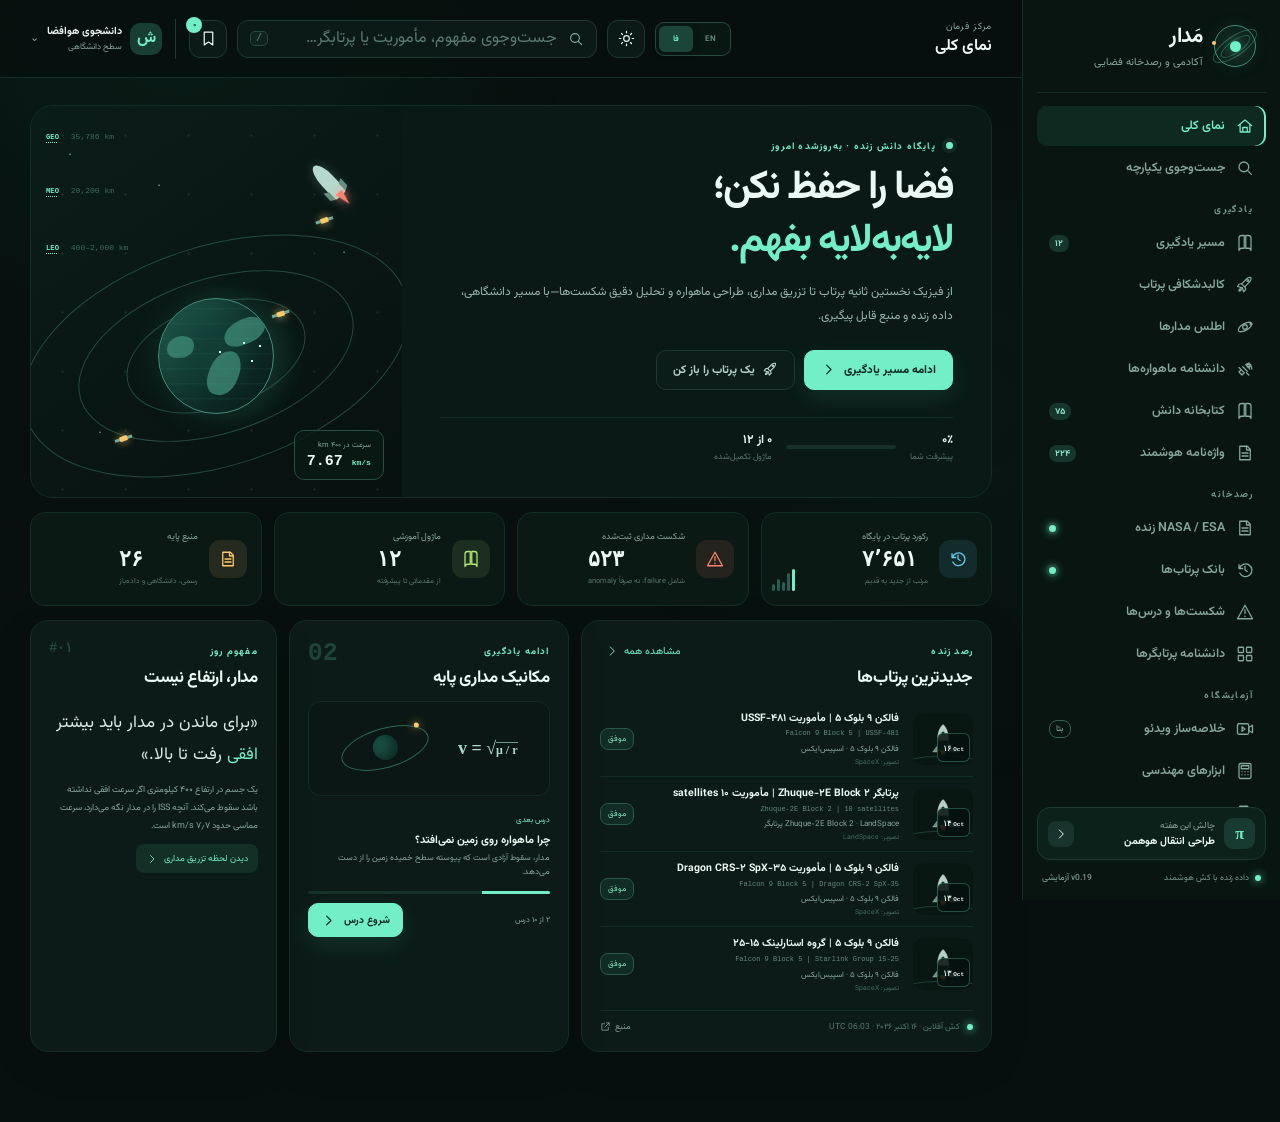
==== commit f9c67a23: "ok2" ====
--- a/public/index.html
+++ b/public/index.html
@@ -25,10 +25,10 @@
       apply(saved==='light'||saved==='dark'?saved:'dark',false,false);
       document.addEventListener('DOMContentLoaded',syncButton,{once:true});
       if('serviceWorker' in navigator){
-        navigator.serviceWorker.addEventListener('controllerchange',()=>{const key='madar-sw-reload-0.18.0';if(!sessionStorage.getItem(key)){sessionStorage.setItem(key,'1');location.reload()}});
+        navigator.serviceWorker.addEventListener('controllerchange',()=>{const key='madar-sw-reload-0.19.0';if(!sessionStorage.getItem(key)){sessionStorage.setItem(key,'1');location.reload()}});
         window.addEventListener('load',async()=>{
           try{
-            const migration='0.18.0',marker='madar-cache-migration';
+            const migration='0.19.0',marker='madar-cache-migration';
             if(localStorage.getItem(marker)!==migration&&'caches' in window){
               const keys=await caches.keys();await Promise.all(keys.filter(key=>key.startsWith('madar-')&&!key.endsWith(migration)).map(key=>caches.delete(key)));localStorage.setItem(marker,migration);
             }
@@ -49,7 +49,7 @@
   <link rel="manifest" href="manifest.webmanifest">
   <link rel="icon" type="image/png" sizes="64x64" href="icons/favicon-64.png">
   <link rel="apple-touch-icon" sizes="180x180" href="icons/apple-touch-icon.png">
-  <link rel="stylesheet" href="styles-v0.18.css">
+  <link rel="stylesheet" href="styles-v0.19.css">
   <style id="themeCritical">html[data-theme="light"]{color-scheme:light;--bg:#eef4f1;--bg-2:#e8f0ec;--panel:#fff;--panel-2:#f5f9f7;--panel-3:#edf5f1;--line:#b7cdc4;--line-soft:#d4e3dd;--text:#13271f;--muted:#405e53;--subtle:#536f65;--green:#056649;--green-2:#087a59;--cyan:#086d8c;--lime:#4f7519;--gold:#7c5205;--coral:#b94336;--violet:#5942a8;--danger:#b93632}html[data-theme="light"] body{background:#eef4f1;color:#13271f}html[data-theme="light"] .sidebar{background:#f8fbf9;border-color:#d8e5df}html[data-theme="light"] .topbar{background:rgba(248,251,249,.94);border-color:#d8e5df}</style>
 </head>
 <body>
@@ -112,7 +112,7 @@
         <div><small>چالش این هفته</small><strong>طراحی انتقال هوهمن</strong></div>
         <button data-view="tools" data-tool-tab="hohmann"><svg><use href="#i-arrow"/></svg></button>
       </div>
-      <div class="sidebar-foot"><span class="status-led"></span> داده زنده با کش هوشمند <b>v0.18 آزمایشی</b></div>
+      <div class="sidebar-foot"><span class="status-led"></span> داده زنده با کش هوشمند <b>v0.19 آزمایشی</b></div>
     </aside>
 
     <div class="sidebar-scrim" id="sidebarScrim"></div>
@@ -509,6 +509,6 @@
   <script src="knowledge-data.js"></script>
   <script src="terminology-data.js"></script>
   <script src="failure-causes.js"></script>
-  <script src="app-v0.18.js"></script>
+  <script src="app-v0.19.js"></script>
 </body>
 </html>
--- a/public/styles-v0.19.css
+++ b/public/styles-v0.19.css
@@ -0,0 +1,655 @@
+@font-face{font-family:"Madar STIX Math";src:url('fonts/STIXTwoMath-MadarSubset.woff') format('woff');font-style:normal;font-weight:400;font-display:swap}
+@font-face{font-family:Vazirmatn;src:url('fonts/Vazirmatn-UI-Regular.woff2') format('woff2');font-style:normal;font-weight:400;font-display:swap}
+@font-face{font-family:Vazirmatn;src:url('fonts/Vazirmatn-UI-Medium.woff2') format('woff2');font-style:normal;font-weight:500;font-display:swap}
+@font-face{font-family:Vazirmatn;src:url('fonts/Vazirmatn-UI-SemiBold.woff2') format('woff2');font-style:normal;font-weight:600;font-display:swap}
+@font-face{font-family:Vazirmatn;src:url('fonts/Vazirmatn-UI-Bold.woff2') format('woff2');font-style:normal;font-weight:700;font-display:swap}
+:root{
+  --bg:#07100e;--bg-2:#091512;--panel:#0c1b17;--panel-2:#10231e;--panel-3:#132a24;
+  --line:#1d3931;--line-soft:#152d27;--text:#ecf8f3;--muted:#88a79c;--subtle:#58776d;
+  --green:#72efc6;--green-2:#22c997;--cyan:#60cceb;--lime:#b4e774;--gold:#ffc969;
+  --coral:#ff806f;--violet:#b9a1ff;--danger:#ff7068;--sidebar:258px;--topbar:78px;
+  --radius:18px;--radius-sm:12px;--shadow:0 22px 70px rgba(0,0,0,.28);
+  font-family:Vazirmatn,"Segoe UI",Tahoma,Arial,sans-serif;color-scheme:dark;
+}
+*{box-sizing:border-box}html{scroll-behavior:smooth}body{margin:0;background:var(--bg);color:var(--text);min-height:100vh;overflow-x:hidden}body:before{content:"";position:fixed;inset:0;pointer-events:none;background:radial-gradient(circle at 14% 0%,rgba(33,151,116,.1),transparent 28%),radial-gradient(circle at 76% 45%,rgba(33,96,83,.08),transparent 35%);z-index:-1}button,input,select,textarea{font:inherit}button{color:inherit}a{color:inherit;text-decoration:none}svg{display:block;fill:none;stroke:currentColor;stroke-width:1.7;stroke-linecap:round;stroke-linejoin:round}.svg-defs{position:absolute;width:0;height:0;overflow:hidden}.app-shell{min-height:100vh}.sidebar{position:fixed;right:0;top:0;bottom:0;width:var(--sidebar);background:#081511;border-left:1px solid var(--line-soft);padding:22px 14px 16px;display:flex;flex-direction:column;z-index:40}.brand{display:flex;align-items:center;gap:12px;padding:0 10px 22px;border-bottom:1px solid var(--line-soft)}.brand-mark{position:relative;width:42px;height:42px;border:1px solid rgba(114,239,198,.55);border-radius:50%;display:grid;place-items:center;box-shadow:inset 0 0 14px rgba(114,239,198,.12),0 0 18px rgba(114,239,198,.08)}.brand-mark:before,.brand-mark:after{content:"";position:absolute;border:1px solid rgba(114,239,198,.28);border-radius:50%;transform:rotate(-35deg)}.brand-mark:before{width:50px;height:18px}.brand-mark:after{width:33px;height:11px}.brand-mark span{width:11px;height:11px;border-radius:50%;background:var(--green);box-shadow:0 0 15px var(--green)}.brand-mark i{position:absolute;width:4px;height:4px;background:var(--gold);border-radius:50%;left:-3px;top:15px}.brand strong{display:block;font-size:21px;letter-spacing:-.6px}.brand small{display:block;color:var(--muted);font-size:10.5px;margin-top:3px}.main-nav{padding-top:13px;display:flex;flex-direction:column;gap:2px;overflow-y:auto;scrollbar-width:none}.main-nav::-webkit-scrollbar{display:none}.nav-caption{color:#4e6f64;font-size:9.5px;font-weight:800;letter-spacing:1.4px;padding:13px 13px 5px}.nav-item{position:relative;border:0;background:transparent;min-height:40px;border-radius:10px;display:flex;align-items:center;gap:11px;padding:0 12px;color:#86a79b;cursor:pointer;text-align:right;transition:.18s ease;width:100%}.nav-item:hover{background:#10221d;color:#d9ece5}.nav-item.active{color:var(--green);background:rgba(71,212,165,.1);box-shadow:inset -2px 0 var(--green)}.nav-item svg{width:18px;height:18px}.nav-item span{font-size:12.5px;font-weight:600}.nav-item .nav-badge{margin-right:auto;background:#16352d;color:#8de5c7;font-size:9px;padding:2px 6px;border-radius:8px}.nav-item em{margin-right:auto;font-style:normal;font-size:8.5px;padding:2px 6px;border:1px solid #345f52;border-radius:8px;color:#8cbcae}.live-dot{display:inline-block;width:7px;height:7px;border-radius:50%;background:var(--green);box-shadow:0 0 0 3px rgba(114,239,198,.08),0 0 10px var(--green);margin-right:auto}.sidebar-card{margin-top:auto;border:1px solid var(--line);background:#0d211b;padding:10px;border-radius:13px;display:flex;align-items:center;gap:9px}.sidebar-card-icon{width:31px;height:31px;border-radius:9px;background:#183b31;display:grid;place-items:center;color:var(--green);font-family:serif;font-weight:700}.sidebar-card div:nth-child(2){min-width:0}.sidebar-card small,.sidebar-card strong{display:block}.sidebar-card small{font-size:9px;color:var(--muted)}.sidebar-card strong{font-size:10.5px;white-space:nowrap;margin-top:2px}.sidebar-card button{margin-right:auto;border:0;background:#18342c;width:26px;height:26px;border-radius:8px;display:grid;place-items:center;cursor:pointer}.sidebar-card button svg{width:14px;height:14px}.sidebar-foot{color:#4f7166;font-size:8.5px;padding:12px 5px 0;display:flex;align-items:center;gap:6px}.sidebar-foot b{margin-right:auto;font-weight:500}.status-led{width:6px;height:6px;border-radius:50%;background:var(--green);box-shadow:0 0 8px var(--green);display:inline-block}.sidebar-scrim{display:none}.main-area{margin-right:var(--sidebar);min-height:100vh}.topbar{height:var(--topbar);position:sticky;top:0;z-index:30;background:rgba(7,16,14,.9);backdrop-filter:blur(18px);border-bottom:1px solid var(--line-soft);padding:0 30px;display:flex;align-items:center;gap:16px}.topbar-title span,.topbar-title strong{display:block}.topbar-title span{color:var(--muted);font-size:9.5px;letter-spacing:.7px}.topbar-title strong{font-size:16px;margin-top:2px}.topbar-actions{margin-right:auto;display:flex;align-items:center;gap:10px}.global-search{height:38px;width:min(360px,32vw);display:flex;align-items:center;gap:9px;padding:0 12px;border:1px solid var(--line);border-radius:11px;background:#0b1a16;color:var(--muted)}.global-search:focus-within{border-color:#3a7362}.global-search svg,.inline-search svg{width:16px;height:16px}.global-search input,.inline-search input{border:0;outline:0;background:transparent;color:var(--text);min-width:0;flex:1}.global-search input::placeholder,.inline-search input::placeholder{color:#5d7a70}.global-search kbd{direction:ltr;font-size:10px;border:1px solid #29483e;color:#66877c;padding:1px 5px;border-radius:5px;background:#10231e}.icon-btn{border:1px solid var(--line);background:#0b1a16;width:38px;height:38px;border-radius:11px;display:grid;place-items:center;cursor:pointer;position:relative}.icon-btn:hover{border-color:#356456;background:#10231e}.icon-btn svg{width:17px;height:17px}.icon-btn>span{position:absolute;top:-4px;left:-4px;background:var(--green);color:#042018;width:16px;height:16px;border-radius:50%;font-size:8px;display:grid;place-items:center}.menu-btn{display:none}.profile-chip{height:40px;border-right:1px solid var(--line);padding-right:13px;margin-right:3px;display:flex;align-items:center;gap:8px}.avatar{width:32px;height:32px;border-radius:10px;background:#183d33;color:var(--green);display:grid;place-items:center;font-weight:800}.profile-chip strong,.profile-chip small{display:block}.profile-chip strong{font-size:10.5px}.profile-chip small{font-size:8.5px;color:var(--muted);margin-top:2px}.profile-chip>span{font-size:11px;color:var(--muted)}.content{padding:27px 30px 70px;max-width:1600px;margin:0 auto}.view{display:none;animation:viewIn .24s ease}.view.active{display:block}@keyframes viewIn{from{opacity:0;transform:translateY(5px)}to{opacity:1;transform:none}}
+/* shared */
+.eyebrow,.section-kicker{color:var(--green);font-size:9.5px;font-weight:800;letter-spacing:1.2px}.pulse{width:7px;height:7px;display:inline-block;border-radius:50%;background:var(--green);box-shadow:0 0 0 4px rgba(114,239,198,.08);margin-left:7px;animation:pulse 2s infinite}@keyframes pulse{50%{box-shadow:0 0 0 8px transparent}}.panel{background:var(--panel);border:1px solid var(--line-soft);border-radius:var(--radius);box-shadow:0 12px 40px rgba(0,0,0,.11)}.panel-head{display:flex;align-items:flex-start;justify-content:space-between;gap:15px}.panel-head h2,.section-title-row h2{font-size:17px;margin:4px 0 0;letter-spacing:-.3px}.text-btn{border:0;background:transparent;color:var(--green);font-size:10.5px;display:flex;align-items:center;gap:5px;cursor:pointer;padding:5px}.text-btn svg{width:14px;height:14px}.btn{border:1px solid var(--line);border-radius:10px;min-height:40px;padding:0 16px;display:inline-flex;align-items:center;justify-content:center;gap:8px;font-weight:700;font-size:11.5px;cursor:pointer;transition:.18s}.btn svg{width:15px;height:15px}.btn.primary{background:var(--green);color:#06221a;border-color:var(--green);box-shadow:0 8px 24px rgba(72,220,170,.13)}.btn.primary:hover{background:#8bf5d1;transform:translateY(-1px)}.btn.ghost{background:#0c1c18;color:#b8d1c8}.btn.ghost:hover{border-color:#3e7161;color:#fff}.btn.small{min-height:34px;padding:0 12px;font-size:10px}.btn.full{width:100%}.btn:disabled{opacity:.4;cursor:not-allowed;transform:none}.page-hero{margin-bottom:22px}.page-hero.compact{min-height:108px;background:#0a1915;border:1px solid var(--line-soft);border-radius:20px;padding:24px 27px;display:flex;align-items:center;justify-content:space-between;gap:30px;overflow:hidden;position:relative}.page-hero.compact:after{content:"";position:absolute;left:-90px;top:-100px;width:280px;height:280px;border:1px solid rgba(89,188,155,.08);border-radius:50%;box-shadow:0 0 0 35px rgba(89,188,155,.025),0 0 0 70px rgba(89,188,155,.018)}.page-hero h1{font-size:26px;margin:5px 0 5px;letter-spacing:-1px}.page-hero p{max-width:760px;color:var(--muted);font-size:11.5px;line-height:2;margin:0}.filter-row,.orbit-tabs,.tool-tabs,.source-toolbar{display:flex;align-items:center;gap:7px;margin-bottom:18px}.filter-chip{border:1px solid var(--line);background:#0a1814;color:var(--muted);border-radius:9px;padding:7px 12px;font-size:10px;cursor:pointer}.filter-chip:hover,.filter-chip.active{border-color:#3d725f;color:var(--green);background:#10271f}.filter-spacer{flex:1}.filter-row>small{color:var(--subtle);font-size:9px}.section-title-row{display:flex;align-items:flex-end;justify-content:space-between;margin:26px 0 15px}.section-title-row>small{color:var(--muted);font-size:9px}.skeleton-line{height:54px;background:linear-gradient(90deg,#0e211c,#132b24,#0e211c);background-size:200% 100%;border-radius:10px;margin:8px 0;animation:shimmer 1.4s infinite}@keyframes shimmer{to{background-position:-200% 0}}.data-source-line{display:flex;align-items:center;gap:7px;color:var(--subtle);font-size:8.5px;border-top:1px solid var(--line-soft);padding-top:10px;margin-top:8px}.data-source-line a{margin-right:auto;color:var(--muted);display:flex;gap:4px}.data-source-line svg{width:11px;height:11px}.method-banner{background:#10231e;border:1px solid #285044;border-radius:14px;padding:12px 15px;display:flex;align-items:center;gap:12px}.method-banner>svg{width:23px;height:23px;color:var(--green)}.method-banner strong{font-size:11px}.method-banner p{color:var(--muted);font-size:9.5px;margin:3px 0 0;line-height:1.8}.method-banner .text-btn{margin-right:auto;white-space:nowrap}.inline-search{height:36px;display:flex;align-items:center;gap:8px;border:1px solid var(--line);border-radius:10px;background:#091713;padding:0 11px;min-width:270px}.inline-search input{font-size:10px}.calc-badge{font:700 8px ui-monospace,monospace;color:#6f998b;border:1px solid #24483d;padding:4px 6px;border-radius:6px}
+/* Dashboard */
+.hero-grid{display:grid;grid-template-columns:1.35fr .85fr;min-height:325px;border:1px solid var(--line-soft);border-radius:23px;overflow:hidden;background:#0a1915}.hero-panel{padding:34px 38px;display:flex;flex-direction:column;justify-content:center;position:relative}.hero-panel h1{font-size:40px;line-height:1.32;letter-spacing:-1.8px;margin:10px 0 12px}.hero-panel h1 em{font-style:normal;color:var(--green)}.hero-panel>p{max-width:700px;color:#9ab7ad;font-size:12px;line-height:2;margin:0}.hero-actions{display:flex;gap:9px;margin-top:21px}.hero-meta{display:flex;align-items:center;gap:14px;margin-top:27px;border-top:1px solid var(--line-soft);padding-top:14px}.hero-meta div:first-child strong,.hero-meta div:last-child strong{display:block;font-size:12px}.hero-meta span{display:block;color:var(--subtle);font-size:8.5px;margin-top:2px}.mini-progress{width:110px;height:4px;background:#173129;border-radius:4px;overflow:hidden}.mini-progress i{display:block;height:100%;width:0;background:var(--green);border-radius:4px;transition:.4s}.orbit-hero{position:relative;overflow:hidden;min-height:325px;background:radial-gradient(circle at 54% 64%,rgba(48,132,105,.32),transparent 23%),linear-gradient(145deg,#0b1d19,#07110f)}.orbit-hero:before{content:"";position:absolute;inset:0;background-image:radial-gradient(circle,rgba(255,255,255,.22) 0 1px,transparent 1.5px);background-size:63px 59px;opacity:.32}.earth{position:absolute;left:50%;top:64%;transform:translate(-50%,-50%);width:116px;height:116px;border-radius:50%;background:#133e36;border:1px solid #3f8b76;box-shadow:inset -20px -15px 35px rgba(0,0,0,.5),inset 12px 10px 30px rgba(107,239,196,.13),0 0 35px rgba(78,211,165,.12);overflow:hidden}.earth:after{content:"";position:absolute;inset:0;border-radius:50%;background:repeating-linear-gradient(0deg,transparent 0 13px,rgba(103,214,177,.05) 14px 15px)}.continent{position:absolute;background:#3c8872;border-radius:60% 40% 55% 35%;opacity:.8}.c1{width:43px;height:25px;top:20px;right:7px;transform:rotate(-18deg)}.c2{width:30px;height:46px;top:51px;right:34px;transform:rotate(15deg)}.c3{width:27px;height:22px;top:37px;left:8px}.earth>i{position:absolute;width:2px;height:2px;background:#c9fff0;box-shadow:16px 3px #c9fff0,8px 18px #c9fff0,-24px 9px #c9fff0;top:43px;right:28px}.orbit-ring{position:absolute;left:50%;top:64%;border:1px solid rgba(126,223,191,.25);border-radius:50%;transform:translate(-50%,-50%) rotate(-18deg)}.ring-1{width:185px;height:105px}.ring-2{width:285px;height:155px}.ring-3{width:400px;height:220px}.sat{position:absolute;width:8px;height:5px;background:var(--gold);box-shadow:-6px 0 0 -1px #75a99a,6px 0 0 -1px #75a99a,0 0 8px var(--gold);border-radius:1px}.ring-1 .sat{right:13px;top:29px}.ring-2 .sat{left:24px;bottom:24px}.ring-3 .sat{right:50px;top:11px}.space-label{position:absolute;left:13px;color:#64867b;font:700 8px ui-monospace,monospace;direction:ltr}.space-label span{font-weight:400;color:#41665a;margin-left:5px}.space-label.top{top:26px}.space-label.mid{top:80px}.space-label.low{top:137px}.orbit-data{position:absolute;right:18px;bottom:17px;background:rgba(9,26,21,.85);border:1px solid #284d41;padding:9px 12px;border-radius:10px}.orbit-data small,.orbit-data strong{display:block}.orbit-data small{font-size:7.5px;color:var(--muted)}.orbit-data strong{font:700 15px ui-monospace,monospace;direction:ltr;margin-top:2px}.orbit-data b{font-size:8px;color:var(--green)}.hero-rocket{position:absolute;right:18%;top:14%;width:15px;height:40px;background:#b5d9ce;border-radius:50% 50% 15% 15%;transform:rotate(-43deg);box-shadow:0 0 12px rgba(206,255,241,.2)}.hero-rocket:after{content:"";position:absolute;bottom:-16px;left:4px;border:4px solid transparent;border-top:16px solid var(--coral);filter:drop-shadow(0 0 5px var(--coral))}.hero-rocket span,.hero-rocket i{position:absolute;bottom:2px;width:5px;height:10px;background:#638f81}.hero-rocket span{right:-4px;transform:skewY(-30deg)}.hero-rocket i{left:-4px;transform:skewY(30deg)}.star{position:absolute;color:#87c4b2;opacity:.7}.s1{top:18%;left:34%}.s2{top:35%;right:15%}.s3{bottom:13%;left:18%}.s4{top:10%;left:10%}.stat-row{display:grid;grid-template-columns:repeat(4,1fr);gap:12px;margin:14px 0}.stat-card{min-height:94px;background:#0b1915;border:1px solid var(--line-soft);border-radius:15px;padding:14px;display:flex;align-items:center;gap:11px;position:relative;overflow:hidden}.stat-icon{width:38px;height:38px;display:grid;place-items:center;border-radius:11px;flex:0 0 auto}.stat-icon svg{width:18px;height:18px}.stat-icon.cyan{color:var(--cyan);background:rgba(96,204,235,.1)}.stat-icon.coral{color:var(--coral);background:rgba(255,128,111,.1)}.stat-icon.lime{color:var(--lime);background:rgba(180,231,116,.1)}.stat-icon.gold{color:var(--gold);background:rgba(255,201,105,.1)}.stat-card span,.stat-card strong,.stat-card small{display:block}.stat-card span{color:var(--muted);font-size:9px}.stat-card strong{font:700 22px ui-monospace,monospace;direction:ltr;margin:3px 0}.stat-card small{color:var(--subtle);font-size:7.5px}.spark{position:absolute;left:10px;bottom:14px;display:flex;gap:2px;align-items:flex-end;height:22px;direction:ltr}.spark b{display:block;width:3px;background:#255e50;border-radius:2px}.spark b:nth-child(1){height:7px}.spark b:nth-child(2){height:12px}.spark b:nth-child(3){height:9px}.spark b:nth-child(4){height:18px}.spark b:nth-child(5){height:22px;background:var(--green)}.dashboard-grid{display:grid;grid-template-columns:1.25fr .85fr .75fr;gap:12px}.dashboard-grid>.panel{padding:18px}.latest-list{margin-top:12px}.latest-item{display:grid;grid-template-columns:45px minmax(0,1fr) auto;gap:10px;align-items:center;padding:9px 0;border-bottom:1px solid var(--line-soft);cursor:pointer}.latest-item:last-child{border-bottom:0}.latest-item:hover .latest-name{color:var(--green)}.mission-date{width:42px;height:42px;border-radius:10px;border:1px solid #23463b;background:#0e211c;display:grid;place-items:center;text-align:center;direction:ltr}.mission-date strong{font:700 13px ui-monospace,monospace}.mission-date small{font-size:7px;color:var(--muted);text-transform:uppercase}.latest-name{font-size:10.5px;display:block;white-space:nowrap;overflow:hidden;text-overflow:ellipsis}.latest-sub{font-size:8px;color:var(--muted);margin-top:4px;display:block;direction:ltr;text-align:right}.status-pill,.orbit-pill,.certainty-pill{display:inline-flex;align-items:center;gap:5px;border-radius:8px;padding:4px 7px;font-size:8px;white-space:nowrap;border:1px solid}.status-pill.success{color:#83e2bf;border-color:#285849;background:#102c24}.status-pill.failure{color:#ff998d;border-color:#65352f;background:#2d1715}.status-pill.other{color:#d8c38d;border-color:#584c2d;background:#282315}.lesson-number{font:800 25px ui-monospace,monospace;color:#1e4337}.lesson-visual{height:95px;margin:11px 0;position:relative;border-radius:12px;background:#0a1714;overflow:hidden;border:1px solid #142b24;display:flex;align-items:center;justify-content:center;gap:28px;direction:ltr}.lesson-orbit{width:90px;height:40px;border:1px solid #2d6655;border-radius:50%;transform:rotate(-16deg);position:relative}.lesson-orbit span{position:absolute;width:25px;height:25px;border-radius:50%;background:#174c3e;left:32px;top:6px;box-shadow:inset -5px -4px 10px rgba(0,0,0,.4)}.lesson-orbit i{position:absolute;width:5px;height:5px;border-radius:50%;background:var(--gold);right:5px;top:3px;box-shadow:0 0 8px var(--gold)}.formula{font:600 18px Georgia,serif;color:#a9d7c8}.formula span{border-top:1px solid #6e998b;font-size:12px}.continue-copy>span{font-size:8px;color:var(--green)}.continue-copy strong{display:block;font-size:11px;margin:3px 0}.continue-copy p{font-size:8.5px;color:var(--muted);line-height:1.7;margin:0}.progress-line{height:3px;background:#173229;border-radius:5px;margin-top:12px;overflow:hidden}.progress-line i{display:block;height:100%;background:var(--green)}.continue-foot{display:flex;justify-content:space-between;align-items:center;margin-top:9px}.continue-foot>span{font-size:8px;color:var(--muted)}.daily-panel blockquote{font-size:17px;line-height:1.9;margin:17px 0 10px;color:#d8ebe4}.daily-panel blockquote em{font-style:normal;color:var(--green)}.daily-panel>p{font-size:9px;color:var(--muted);line-height:2}.concept-index{font:800 14px ui-monospace,monospace;color:#26493e}.link-chip{border:0;background:#123026;color:var(--green);font-size:9px;padding:8px 10px;border-radius:8px;display:flex;align-items:center;gap:6px;cursor:pointer}.link-chip svg{width:12px;height:12px}
+/* Learning */
+.path-progress{width:220px;border:1px solid var(--line);background:#0d201a;border-radius:14px;padding:13px 15px;z-index:1}.path-progress strong{font:800 22px ui-monospace,monospace;direction:ltr}.path-progress>span{font-size:8px;color:var(--muted);margin-right:5px}.path-progress>div{height:4px;background:#1a332b;border-radius:4px;margin:8px 0}.path-progress i{display:block;width:0;height:100%;background:var(--green);border-radius:4px}.path-progress small{font-size:7.5px;color:var(--subtle)}.learning-map{display:grid;grid-template-columns:repeat(3,1fr);gap:12px;position:relative}.module-card{position:relative;background:#0b1b17;border:1px solid var(--line-soft);border-radius:16px;padding:17px;min-height:214px;display:flex;flex-direction:column;transition:.2s}.module-card:hover{transform:translateY(-2px);border-color:#2d594b;background:#0e211c}.module-card.completed{border-color:#2e6653;box-shadow:inset 0 0 0 1px rgba(114,239,198,.06)}.module-card.hidden-card{display:none}.module-top{display:flex;align-items:center;gap:10px}.module-icon{width:37px;height:37px;border-radius:11px;background:#132d26;border:1px solid #234b3f;color:var(--green);display:grid;place-items:center;font:700 17px ui-monospace,monospace}.module-n{font:800 20px ui-monospace,monospace;color:#24493d;margin-right:auto}.complete-check{width:27px;height:27px;border-radius:8px;border:1px solid #2b4c42;background:transparent;display:grid;place-items:center;cursor:pointer;color:#668b7f}.complete-check svg{width:14px;height:14px}.module-card.completed .complete-check{background:var(--green);border-color:var(--green);color:#062019}.module-level{font-size:8px;color:var(--muted);margin-top:14px}.module-card h3{font-size:14px;margin:4px 0 2px}.module-en{font:500 8.5px ui-monospace,monospace;color:#4f776a;direction:ltr;text-align:right}.module-card>p{font-size:9px;line-height:1.9;color:var(--muted);margin:10px 0}.module-meta{display:flex;gap:12px;color:#65877c;font-size:8px;margin-top:auto}.module-meta span{display:flex;align-items:center;gap:4px}.module-meta i{width:4px;height:4px;border-radius:50%;background:#355f52}.module-action{margin-top:12px;padding-top:11px;border-top:1px solid var(--line-soft);display:flex;justify-content:space-between;align-items:center}.module-action small{color:#52756a;font-size:7.5px;white-space:nowrap;overflow:hidden;text-overflow:ellipsis;max-width:70%}.module-action button{border:0;background:transparent;color:var(--green);cursor:pointer;display:flex;gap:4px;align-items:center;font-size:9px}.module-action svg{width:12px;height:12px}
+/* Anatomy */
+.legend-stack{display:flex;flex-direction:column;gap:7px;z-index:1}.legend-stack span{font-size:8px;color:var(--muted);display:flex;align-items:center;gap:7px}.legend-stack i{width:6px;height:6px;border-radius:50%}.cyan-dot{background:var(--cyan)}.gold-dot{background:var(--gold)}.violet-dot{background:var(--violet)}.anatomy-shell{display:grid;grid-template-columns:245px 1fr;gap:12px}.stage-rail{background:#091713;border:1px solid var(--line-soft);border-radius:16px;padding:8px;max-height:720px;overflow-y:auto;scrollbar-width:thin;scrollbar-color:#244a3e transparent}.stage-step{width:100%;min-height:59px;border:0;border-bottom:1px solid var(--line-soft);background:transparent;padding:8px 7px;display:grid;grid-template-columns:32px 1fr;gap:9px;text-align:right;cursor:pointer;color:var(--muted);position:relative}.stage-step:last-child{border-bottom:0}.stage-step:hover{background:#0d211b}.stage-step.active{background:#10261f;color:var(--text);border-radius:9px;border-color:transparent}.stage-step.active:after{content:"";position:absolute;right:-8px;top:15px;bottom:15px;width:2px;background:var(--green)}.stage-index{width:28px;height:28px;border-radius:50%;border:1px solid #2a4b40;display:grid;place-items:center;font:700 9px ui-monospace,monospace;direction:ltr}.stage-step.active .stage-index{border-color:var(--green);color:var(--green);background:#15332a}.stage-step strong{font-size:9.5px;display:block;margin:1px 0 4px}.stage-step small{font:500 7.5px ui-monospace,monospace;color:#56796d;direction:ltr;display:block;text-align:right}.stage-workbench{display:grid;grid-template-columns:minmax(360px,.85fr) 1.15fr;gap:12px}.flight-canvas{min-height:590px;background:#081512;border:1px solid var(--line-soft);border-radius:16px;position:relative;overflow:hidden}.flight-grid{position:absolute;inset:0;background-image:linear-gradient(rgba(69,123,105,.07) 1px,transparent 1px),linear-gradient(90deg,rgba(69,123,105,.07) 1px,transparent 1px);background-size:40px 40px}.horizon{position:absolute;left:-20%;right:-20%;bottom:-80px;height:170px;border-radius:50% 50% 0 0;background:#102b24;border-top:1px solid #397360;box-shadow:0 -25px 80px rgba(51,162,126,.08)}.horizon:before{content:"";position:absolute;inset:0;border-radius:inherit;background:repeating-linear-gradient(55deg,transparent 0 40px,rgba(94,158,137,.05) 41px 42px)}.canvas-alt{position:absolute;left:13px;top:24px;bottom:83px;display:flex;flex-direction:column;justify-content:space-between;direction:ltr;color:#3f695c;font:600 7px ui-monospace,monospace}.canvas-alt span:before{content:"";display:inline-block;width:14px;border-top:1px solid #2b5145;margin-right:5px;vertical-align:middle}.trajectory{position:absolute;width:280px;height:420px;border-left:1px dashed rgba(114,239,198,.28);border-radius:50%;right:30px;bottom:75px;transform:rotate(-35deg)}.trajectory i{position:absolute;width:6px;height:6px;background:var(--green);border-radius:50%;left:-3px;top:35%;box-shadow:0 0 10px var(--green)}.rocket-model{position:absolute;right:48%;bottom:76px;width:32px;height:185px;transform-origin:50% 100%;transition:all .65s cubic-bezier(.2,.8,.2,1);z-index:2;filter:drop-shadow(0 10px 14px rgba(0,0,0,.25))}.rocket-model .fairing{height:45px;background:#d4e7e0;clip-path:polygon(50% 0,86% 42%,86% 100%,14% 100%,14% 42%);position:relative}.rocket-model .upper{height:45px;width:24px;margin:auto;background:#8eb9aa;border-top:2px solid #2c4d43}.rocket-model .interstage{height:16px;width:29px;margin:auto;background:#1b3c32;border-top:2px solid #719d8e;border-bottom:2px solid #719d8e}.rocket-model .lower{height:73px;width:29px;margin:auto;background:#b9d3ca;position:relative}.rocket-model .lower:after{content:"";position:absolute;inset:10px 7px;background:#164839}.rocket-model .flame{width:17px;height:45px;background:linear-gradient(#f8d477,#ff745f 55%,transparent);clip-path:polygon(20% 0,80% 0,100% 35%,50% 100%,0 35%);margin:auto;filter:drop-shadow(0 0 8px #ff866b);transition:.3s}.rocket-model.prelaunch .flame{height:0}.rocket-model.orbiting{bottom:66%;right:25%;transform:rotate(65deg) scale(.76)}.rocket-model.separated .lower{transform:translateY(55px) rotate(12deg);opacity:.45}.rocket-model.fairing-off .fairing{opacity:0;transform:translate(-40px,-15px) rotate(-30deg)}.rocket-model.payload .upper,.rocket-model.payload .interstage,.rocket-model.payload .lower,.rocket-model.payload .flame{opacity:.28}.flight-readout{position:absolute;right:12px;left:12px;bottom:12px;background:rgba(8,24,19,.88);border:1px solid #23473b;border-radius:11px;padding:10px;display:grid;grid-template-columns:repeat(3,1fr);gap:8px}.flight-readout div{border-left:1px solid #1e3b32}.flight-readout div:last-child{border:0}.flight-readout small,.flight-readout strong{display:block}.flight-readout small{font-size:7px;color:#54766b}.flight-readout strong{font:700 10px ui-monospace,monospace;direction:ltr;margin-top:4px;text-align:right}.stage-detail{min-height:590px;background:#0b1b17;border:1px solid var(--line-soft);border-radius:16px;padding:24px}.stage-tag{display:inline-flex;padding:4px 8px;border-radius:7px;background:#15372c;color:var(--green);font:700 8px ui-monospace,monospace}.stage-detail h2{font-size:22px;margin:11px 0 3px}.stage-detail .en-title{font:600 9px ui-monospace,monospace;color:#52776a;direction:ltr;text-align:right}.stage-summary{font-size:11px;color:#a5c1b7;line-height:2;margin:17px 0;border-right:2px solid var(--green);padding-right:12px}.physics-box{background:#0e241d;border:1px solid #1d4337;border-radius:12px;padding:13px;margin-bottom:15px}.physics-box span,.detail-block>span{font-size:8px;color:var(--green);font-weight:800;letter-spacing:.5px}.physics-box p{font-size:9px;color:var(--muted);line-height:2;margin:6px 0 0}.event-list{display:grid;grid-template-columns:repeat(2,1fr);gap:7px;margin:8px 0 17px}.event-list li{list-style:none;background:#0e211c;border:1px solid #18362d;padding:8px;border-radius:8px;font:600 8px ui-monospace,monospace;direction:ltr;text-align:right;color:#b8cec6}.stage-analysis{display:grid;grid-template-columns:1fr 1fr;gap:9px}.analysis-card{background:#091914;border:1px solid var(--line-soft);border-radius:10px;padding:11px}.analysis-card.risk{border-right:2px solid var(--coral)}.analysis-card.telemetry{border-right:2px solid var(--cyan)}.analysis-card strong{display:block;font-size:9px}.analysis-card p{font-size:8px;color:var(--muted);line-height:1.8;margin:5px 0 0}
+/* Orbit */
+.orbit-tabs{overflow-x:auto;padding-bottom:2px}.orbit-tab{min-width:128px;border:1px solid var(--line);background:#0a1814;border-radius:11px;padding:9px 11px;cursor:pointer;text-align:right}.orbit-tab strong,.orbit-tab span{display:block}.orbit-tab strong{font-size:10px}.orbit-tab span{font:600 8px ui-monospace,monospace;color:var(--muted);direction:ltr;text-align:right;margin-top:2px}.orbit-tab.active{background:#10261f;border-color:var(--orbit-color,var(--green));box-shadow:inset 0 -2px var(--orbit-color,var(--green))}.orbit-tab.active strong{color:var(--orbit-color,var(--green))}.atlas-grid{display:grid;grid-template-columns:.9fr 1fr .8fr;gap:12px}.atlas-grid>.panel{min-height:380px}.orbit-map-panel{padding:15px}.orbit-scale{height:100%;min-height:348px;position:relative;overflow:hidden;background:#081511;border-radius:13px}.orbit-scale:before{content:"";position:absolute;inset:0;background-image:radial-gradient(circle,rgba(142,218,193,.22) 0 1px,transparent 1.2px);background-size:61px 53px;opacity:.3}.map-earth{position:absolute;left:50%;top:57%;transform:translate(-50%,-50%);width:83px;height:83px;border-radius:50%;background:#154b3d;border:1px solid #4f9c83;box-shadow:inset -13px -10px 25px rgba(0,0,0,.45),0 0 25px rgba(100,228,184,.1)}.map-earth span{position:absolute;width:30px;height:19px;border-radius:60%;background:#397d69;top:19px;right:8px;transform:rotate(-20deg)}.map-ring,.selected-path{position:absolute;left:50%;top:57%;transform:translate(-50%,-50%) rotate(-17deg);border:1px solid #224a3d;border-radius:50%}.mr1{width:120px;height:67px}.mr2{width:210px;height:118px}.mr3{width:320px;height:180px}.selected-path{width:130px;height:73px;border:2px solid var(--green);filter:drop-shadow(0 0 6px rgba(114,239,198,.25));transition:.4s}.selected-path i{position:absolute;width:7px;height:7px;border-radius:50%;background:var(--gold);right:8px;top:10px;box-shadow:0 0 8px var(--gold)}.selected-path.sso{transform:translate(-50%,-50%) rotate(78deg);width:135px;height:72px}.selected-path.meo{width:215px;height:120px}.selected-path.geo{width:320px;height:180px}.selected-path.gto{width:270px;height:100px;left:47%}.selected-path.heo{width:300px;height:88px;left:44%}.scale-label{position:absolute;left:10px;font:600 7px ui-monospace,monospace;color:#51766a;direction:ltr}.scale-label.geo{top:29px}.scale-label.meo{top:100px}.scale-label.leo{top:176px}.not-scale{position:absolute;bottom:8px;right:9px;color:#405f55;font-size:7px}.orbit-detail-panel{padding:22px}.orbit-accent{width:35px;height:4px;background:var(--orbit-color);border-radius:5px}.orbit-detail-panel h2{font-size:22px;margin:12px 0 3px}.orbit-detail-panel>.en{font:600 9px ui-monospace,monospace;color:#587b70;direction:ltr;text-align:right}.orbit-specs{display:grid;grid-template-columns:1fr 1fr;gap:8px;margin:17px 0}.orbit-specs div{background:#0e211c;border:1px solid #19372e;border-radius:9px;padding:10px}.orbit-specs small,.orbit-specs strong{display:block}.orbit-specs small{font-size:7.5px;color:var(--muted)}.orbit-specs strong{font-size:10px;margin-top:4px}.orbit-columns{display:grid;grid-template-columns:1fr 1fr;gap:14px}.orbit-columns h4{font-size:9px;color:var(--green);margin:0 0 8px}.orbit-columns ul{margin:0;padding:0}.orbit-columns li{list-style:none;font-size:8px;color:var(--muted);line-height:1.9;padding-right:10px;position:relative}.orbit-columns li:before{content:"";position:absolute;right:0;top:8px;width:4px;height:4px;border-radius:50%;background:var(--orbit-color)}.orbit-examples{margin-top:14px;border-top:1px solid var(--line-soft);padding-top:10px}.orbit-examples small{font-size:7.5px;color:var(--subtle)}.orbit-examples strong{font-size:9px;margin-right:5px}.quick-calc{padding:19px}.quick-calc>label{display:block;font-size:9px;color:var(--muted);margin-top:25px}.quick-calc label>span{float:left;color:var(--green);font:700 9px ui-monospace,monospace;direction:ltr}.quick-calc input[type=range]{width:100%;accent-color:var(--green);height:3px;margin-top:14px}.calc-results{display:grid;grid-template-columns:1fr 1fr;gap:8px;margin-top:17px}.calc-results>div{border:1px solid #193a30;background:#0a1a16;border-radius:9px;padding:9px}.calc-results small,.calc-results strong{display:block}.calc-results small{font-size:7px;color:var(--muted)}.calc-results strong{font:700 11px ui-monospace,monospace;direction:ltr;text-align:right;margin-top:4px}.calc-results strong span{font-size:7px;color:var(--green)}.formula-note{margin-top:13px;background:#081612;border:1px dashed #275245;border-radius:9px;padding:9px}.formula-note code{color:#b3dfd0;font:600 12px ui-monospace,monospace;direction:ltr;display:block}.formula-note span{display:block;font-size:7px;color:var(--subtle);margin-top:4px}.satellite-live-panel{margin-top:12px;padding:18px}.panel select,.database-toolbar select{border:1px solid var(--line);background:#0b1b17;color:#a8c4ba;border-radius:9px;padding:7px 10px;font-size:9px;outline:none}.sat-table-wrap{overflow:auto;margin-top:12px}.mini-data-table{width:100%;border-collapse:collapse;direction:rtl}.mini-data-table th,.mini-data-table td{padding:8px;border-bottom:1px solid var(--line-soft);font-size:8px;text-align:right;white-space:nowrap}.mini-data-table th{color:#5f8377;font-weight:600}.mini-data-table td{color:#abc3ba}.mini-data-table td.num{font-family:ui-monospace,monospace;direction:ltr}.mini-data-table tr:hover td{background:#0f241e}
+/* database */
+.database-count{z-index:1;text-align:left;min-width:150px}.database-count strong,.database-count span,.database-count small{display:block}.database-count strong{font:800 28px ui-monospace,monospace;color:var(--green);direction:ltr}.database-count span{font-size:8px;color:var(--muted)}.database-count small{font-size:7px;color:var(--subtle);margin-top:5px}.database-panel{overflow:hidden}.database-toolbar{padding:14px 15px;border-bottom:1px solid var(--line-soft);display:flex;gap:8px}.database-toolbar .inline-search{flex:1}.database-toolbar .icon-btn{width:36px;height:36px}.launch-table-wrap{overflow:auto}.data-table{width:100%;border-collapse:collapse;min-width:900px}.data-table th{color:#55796d;font-size:7.5px;font-weight:700;padding:11px 13px;text-align:right;background:#091713;white-space:nowrap}.data-table td{border-top:1px solid var(--line-soft);padding:11px 13px;font-size:8.5px;color:#9cb8ae;vertical-align:middle}.data-table tbody tr{cursor:pointer;transition:.15s}.data-table tbody tr:hover td{background:#0f221d;color:#d4e7e0}.mission-cell{min-width:220px}.mission-cell strong,.mission-cell span{display:block}.mission-cell strong{font-size:9.5px;color:#d3e7df;max-width:310px;white-space:nowrap;overflow:hidden;text-overflow:ellipsis}.mission-cell span{font:500 7px ui-monospace,monospace;color:#52766a;margin-top:4px;direction:ltr;text-align:right}.provider-cell{max-width:165px;white-space:nowrap;overflow:hidden;text-overflow:ellipsis}.orbit-pill{color:var(--cyan);border-color:#285063;background:#0d2830;direction:ltr}.row-arrow{width:25px;height:25px;border-radius:7px;border:1px solid #24463b;display:grid;place-items:center;color:#6e988a}.row-arrow svg{width:11px;height:11px}.table-footer{padding:12px 15px;display:flex;align-items:center;justify-content:space-between;border-top:1px solid var(--line-soft)}.table-footer>span{font-size:8px;color:var(--subtle)}.table-empty{padding:40px;text-align:center;color:var(--muted);font-size:10px}
+/* failures */
+.danger-hero{border-color:#3d2926!important;background:linear-gradient(120deg,#161613,#1b1110)!important}.failure-taxonomy{display:flex;gap:9px;z-index:1;flex-wrap:wrap}.failure-taxonomy span{border:1px solid #4a3430;background:#201816;padding:6px 8px;border-radius:8px;font-size:8px;color:#b99d98}.failure-taxonomy i{display:inline-block;width:6px;height:6px;border-radius:50%;margin-left:4px}.f1{background:var(--coral)}.f2{background:var(--gold)}.f3{background:var(--violet)}.failure-layout{display:grid;grid-template-columns:1fr 295px;gap:12px;margin-top:19px}.live-failure-list{display:grid;grid-template-columns:1fr 1fr;gap:9px}.live-failure-item{background:#0b1a16;border:1px solid #312722;border-radius:12px;padding:13px;display:flex;gap:11px;cursor:pointer}.live-failure-item:hover{border-color:#6b3d35}.failure-date{width:40px;height:43px;border-radius:9px;background:#281714;border:1px solid #5b312b;color:#ff9a8e;display:grid;place-items:center;text-align:center;flex:0 0 auto;direction:ltr}.failure-date strong{font:700 11px ui-monospace,monospace;display:block}.failure-date small{font-size:7px}.live-failure-item h3{font-size:10px;margin:1px 0 4px}.live-failure-item p{font-size:8px;color:var(--muted);margin:0;line-height:1.6}.live-failure-item .meta{display:flex;gap:6px;margin-top:7px}.failure-guide{padding:18px}.failure-guide ol{margin:16px 0;padding:0;counter-reset:guide}.failure-guide li{list-style:none;display:grid;grid-template-columns:22px 1fr;padding:8px 0;border-bottom:1px solid var(--line-soft);position:relative}.failure-guide li:before{counter-increment:guide;content:counter(guide);width:18px;height:18px;border-radius:50%;border:1px solid #375a4f;color:var(--green);font:700 7px ui-monospace,monospace;display:grid;place-items:center}.failure-guide li b,.failure-guide li span{display:block;grid-column:2}.failure-guide li b{font-size:9px}.failure-guide li span{font-size:7.5px;color:var(--muted);margin-top:3px}.case-filters{display:flex;gap:5px}.failure-cases{display:grid;grid-template-columns:repeat(3,1fr);gap:10px}.failure-case{background:#0b1a16;border:1px solid var(--line-soft);border-radius:14px;padding:15px;position:relative;overflow:hidden;transition:.18s}.failure-case:hover{border-color:#543530;transform:translateY(-2px)}.failure-case.hidden-card{display:none}.failure-case:before{content:"";position:absolute;right:0;top:0;bottom:0;width:2px;background:var(--case-color,var(--coral))}.case-top{display:flex;justify-content:space-between;gap:8px}.case-date{font:600 8px ui-monospace,monospace;color:#647e75;direction:ltr}.certainty-pill.open{color:var(--gold);border-color:#594d2d;background:#2a2415}.certainty-pill.closed{color:var(--green);border-color:#295447;background:#102921}.failure-case h3{font-size:12px;margin:10px 0 4px}.case-kind{font-size:8px;color:var(--case-color,var(--coral))}.case-phase{margin:12px 0 8px;padding:8px;background:#091612;border-radius:8px;display:flex;justify-content:space-between;font-size:7.5px;color:var(--muted)}.failure-case>p{font-size:8.5px;color:#94afa5;line-height:1.9;margin:8px 0}.lesson-box{border-right:2px solid var(--green);padding-right:9px;margin-top:11px}.lesson-box small{color:var(--green);font-size:7.5px}.lesson-box p{font-size:8px;color:var(--muted);line-height:1.8;margin:3px 0}.case-source{display:flex;justify-content:space-between;align-items:center;border-top:1px solid var(--line-soft);padding-top:10px;margin-top:10px;font-size:7.5px;color:#54796d}.case-source a{color:var(--green);display:flex;gap:4px}.case-source svg{width:10px;height:10px}
+/* launchers */
+.compare-tray{z-index:1;display:flex;align-items:center;gap:10px;background:#0d211b;border:1px solid #244a3d;padding:8px 9px;border-radius:12px}.compare-tray>span{font-size:8px;color:var(--muted)}#compareSelections{display:flex;gap:4px;min-width:90px}#compareSelections small{font-size:7px;color:#4e7166}.compare-dot{width:25px;height:25px;border-radius:7px;background:#17372d;color:var(--green);display:grid;place-items:center;font:700 7px ui-monospace,monospace}.launcher-grid{display:grid;grid-template-columns:repeat(3,1fr);gap:11px}.launcher-card{background:#0b1a16;border:1px solid var(--line-soft);border-radius:16px;overflow:hidden;transition:.2s}.launcher-card:hover{transform:translateY(-2px);border-color:#315c4e}.launcher-visual{height:150px;background:#081511;position:relative;overflow:hidden;border-bottom:1px solid var(--line-soft)}.launcher-visual:after{content:"";position:absolute;left:0;right:0;bottom:13px;border-top:1px dashed #1d4035}.lv-rocket{position:absolute;left:50%;bottom:14px;transform:translateX(-50%);width:22px;height:112px;filter:drop-shadow(9px 7px 8px rgba(0,0,0,.4))}.lv-rocket .nose{height:26px;background:#d8e9e3;clip-path:polygon(50% 0,90% 70%,90% 100%,10% 100%,10% 70%)}.lv-rocket .lv-stage2{height:29px;width:18px;margin:auto;background:#88afa2;border-top:2px solid #244e41}.lv-rocket .lv-stage1{height:51px;width:21px;margin:auto;background:#c0d5ce;border-top:3px solid #294f43;position:relative}.lv-rocket .lv-stage1:after{content:"";position:absolute;inset:8px 4px;background:#1b5746}.lv-rocket .boosters{position:absolute;bottom:0;left:-9px;right:-9px;height:45px;border-left:6px solid #719d8e;border-right:6px solid #719d8e}.launcher-scale{position:absolute;right:13px;bottom:17px;top:17px;border-right:1px solid #27483e;color:#476c60;font:600 7px ui-monospace,monospace;direction:ltr}.launcher-scale:before,.launcher-scale:after{content:"";position:absolute;right:-3px;width:6px;border-top:1px solid #365d50}.launcher-scale:before{top:0}.launcher-scale:after{bottom:0}.launcher-scale span{position:absolute;right:7px;top:-2px}.launcher-status{position:absolute;top:10px;left:10px;border:1px solid #285447;color:var(--green);background:#0f2a22;padding:4px 7px;border-radius:7px;font-size:7px}.compare-check{position:absolute;top:10px;right:10px;width:26px;height:26px;border:1px solid #305448;background:#0c211a;border-radius:8px;display:grid;place-items:center;cursor:pointer}.compare-check.selected{background:var(--green);color:#052018;border-color:var(--green)}.compare-check svg{width:13px;height:13px}.launcher-body{padding:15px}.launcher-body h3{font:700 15px ui-monospace,monospace;direction:ltr;text-align:right;margin:0}.launcher-maker{font-size:8px;color:var(--muted);margin-top:4px}.launcher-spec-grid{display:grid;grid-template-columns:repeat(3,1fr);gap:6px;margin:13px 0}.launcher-spec-grid div{background:#0e211c;border:1px solid #17352c;border-radius:8px;padding:7px}.launcher-spec-grid small,.launcher-spec-grid strong{display:block}.launcher-spec-grid small{font-size:6.5px;color:#55776c}.launcher-spec-grid strong{font:600 8px ui-monospace,monospace;direction:ltr;text-align:right;margin-top:3px}.capacity-row{display:grid;grid-template-columns:1fr 1fr;gap:7px;border-top:1px solid var(--line-soft);padding-top:10px}.capacity-row div{display:flex;justify-content:space-between;font-size:8px}.capacity-row span{color:var(--muted)}.capacity-row strong{font-family:ui-monospace,monospace;direction:ltr}.launcher-body>p{font-size:8px;color:var(--muted);line-height:1.8;min-height:43px}.launcher-foot{display:flex;justify-content:space-between;align-items:center;margin-top:10px}.launcher-foot a{font-size:8px;color:#5d8175;display:flex;gap:4px}.launcher-foot a svg{width:10px}.launcher-foot button{border:0;background:transparent;color:var(--green);font-size:8px;cursor:pointer}
+/* summary */
+.beta-note{z-index:1;display:flex;gap:9px;align-items:center;max-width:320px}.beta-note>span{background:var(--violet);color:#160c2f;padding:5px 8px;border-radius:7px;font-size:8px;font-weight:800}.beta-note p{font-size:8px!important;line-height:1.7!important}.summarizer-shell{display:grid;grid-template-columns:.85fr 1.15fr;gap:12px;min-height:590px}.summary-input-panel,.summary-output-panel{background:#0b1a16;border:1px solid var(--line-soft);border-radius:18px;padding:25px}.summary-input-panel{text-align:center}.input-orbit{width:110px;height:110px;border:1px solid #295648;border-radius:50%;margin:5px auto 18px;display:grid;place-items:center;position:relative;box-shadow:0 0 0 16px rgba(42,105,84,.045),0 0 0 32px rgba(42,105,84,.025)}.youtube-core{width:48px;height:48px;border-radius:14px;background:#f35e55;color:white;display:grid;place-items:center;box-shadow:0 8px 25px rgba(243,94,85,.2)}.youtube-core svg{width:23px;height:23px}.input-orbit>i{position:absolute;width:6px;height:6px;background:var(--green);border-radius:50%;top:4px;left:30px;box-shadow:0 0 9px var(--green)}.input-orbit>i:last-child{top:auto;left:auto;bottom:11px;right:15px;background:var(--gold)}.summary-input-panel h2{font-size:18px;margin:0}.summary-input-panel>p{font-size:9px;color:var(--muted);line-height:1.9;max-width:440px;margin:7px auto 22px}.summary-input-panel form{text-align:right}.summary-input-panel form label>span{display:block;font:600 8px ui-monospace,monospace;color:#668a7e;direction:ltr;text-align:right;margin-bottom:6px}.url-input{height:48px;border:1px solid #2b5145;background:#081612;border-radius:12px;display:flex;align-items:center;padding:0 7px 0 7px;gap:8px}.url-input>svg{width:18px;height:18px;color:#ff7e73}.url-input input{border:0;outline:0;background:transparent;flex:1;min-width:0;color:var(--text);direction:ltr;text-align:left;font-size:10px}.url-input .btn{height:36px;min-height:36px}.summary-options{display:flex;justify-content:center;gap:14px;margin:18px 0}.summary-options label{display:flex;align-items:center;gap:5px;font-size:8px;color:var(--muted)}.summary-options input{accent-color:var(--green)}.try-demo{border:1px dashed #2a5144;border-radius:10px;padding:10px;display:flex;justify-content:space-between;align-items:center}.try-demo span{font-size:8.5px;color:var(--muted)}.try-demo button{border:0;background:transparent;color:var(--green);font-size:8.5px;cursor:pointer}.privacy-note{display:flex;text-align:right;gap:7px;color:#54766b;margin-top:15px;font-size:7.5px;line-height:1.7}.privacy-note svg{width:14px;height:14px;flex:0 0 auto}.summary-output-panel{overflow:auto;max-height:680px}.empty-output{height:100%;min-height:500px;display:flex;flex-direction:column;align-items:center;justify-content:center;text-align:center}.empty-output h3{font-size:13px;margin:15px 0 5px}.empty-output p{font-size:8.5px;color:var(--muted)}.note-stack{width:75px;height:65px;position:relative}.note-stack i{position:absolute;inset:0;border:1px solid #2a4f43;border-radius:9px;background:#0d211b}.note-stack i:nth-child(1){transform:rotate(-9deg)}.note-stack i:nth-child(2){transform:rotate(7deg)}.note-stack i:nth-child(3){transform:none;background:repeating-linear-gradient(#10251f 0 11px,#24493d 12px 13px)}.summary-loading{min-height:500px;display:flex;flex-direction:column;align-items:center;justify-content:center}.loader-orbit{width:70px;height:70px;border:1px solid #2c5e4e;border-radius:50%;position:relative;animation:spin 1.4s linear infinite}.loader-orbit:before{content:"";position:absolute;width:9px;height:9px;background:var(--green);border-radius:50%;top:-5px;left:30px;box-shadow:0 0 10px var(--green)}@keyframes spin{to{transform:rotate(360deg)}}.summary-loading strong{margin-top:17px;font-size:11px}.summary-loading span{font-size:8px;color:var(--muted);margin-top:5px}.summary-result-head{display:flex;gap:12px;padding-bottom:13px;border-bottom:1px solid var(--line-soft)}.video-thumb{width:72px;height:51px;border-radius:9px;background:#122c24;display:grid;place-items:center;color:#ff7368}.video-thumb svg{width:23px;height:23px}.summary-result-head div:nth-child(2){min-width:0}.summary-result-head h2{font-size:12px;margin:2px 0 5px;white-space:nowrap;overflow:hidden;text-overflow:ellipsis}.summary-result-head p{font-size:8px;color:var(--muted);margin:0}.summary-result-head .summary-actions{margin-right:auto;display:flex;gap:5px}.summary-actions button{width:28px;height:28px;border:1px solid #27493f;background:#0e211c;border-radius:8px;display:grid;place-items:center;cursor:pointer}.summary-actions svg{width:12px;height:12px}.summary-stats{display:flex;gap:7px;margin:12px 0}.summary-stats span{font:600 7.5px ui-monospace,monospace;color:#698c80;background:#0e211c;border:1px solid #18362d;padding:5px 7px;border-radius:7px}.summary-section{margin-top:15px}.summary-section h3{font-size:10px;margin:0 0 8px;color:#d1e7df}.summary-bullets{padding:0;margin:0}.summary-bullets li{list-style:none;position:relative;padding:7px 19px 7px 6px;border-bottom:1px solid var(--line-soft);font-size:8.7px;color:#a2beb4;line-height:1.8}.summary-bullets li:before{content:"";position:absolute;right:3px;top:13px;width:6px;height:6px;border-radius:50%;background:var(--green)}.summary-bullets time{display:block;font:600 7px ui-monospace,monospace;color:#52786b;direction:ltr;text-align:right;margin-top:3px}.chapter-list{display:grid;gap:5px}.chapter{display:flex;gap:8px;background:#0e211c;border:1px solid #18362d;padding:7px;border-radius:8px}.chapter time{font:700 8px ui-monospace,monospace;color:var(--green);direction:ltr}.chapter span{font-size:8px;color:var(--muted);overflow:hidden;text-overflow:ellipsis;white-space:nowrap}.term-list{display:flex;flex-wrap:wrap;gap:5px}.term-chip{border:1px solid #2b5044;background:#10251f;padding:5px 7px;border-radius:7px}.term-chip b{font:700 7.5px ui-monospace,monospace;color:var(--cyan);direction:ltr}.term-chip span{font-size:7px;color:var(--muted);margin-right:4px}.summary-note{margin-top:14px;border-right:2px solid var(--gold);padding:7px 10px;background:#1c1a11;font-size:7.5px;color:#928b71;line-height:1.8}.summary-error{min-height:500px;display:flex;flex-direction:column;align-items:center;justify-content:center;text-align:center}.summary-error .error-icon{width:52px;height:52px;border-radius:50%;background:#2c1715;color:var(--coral);display:grid;place-items:center;font-size:22px}.summary-error h3{font-size:12px}.summary-error p{font-size:8.5px;color:var(--muted);max-width:420px;line-height:1.8}.summary-error code{font:500 7px ui-monospace,monospace;color:#815e58;direction:ltr;max-width:100%;word-break:break-word}
+/* tools */
+.constant-chip{z-index:1;background:#0d211b;border:1px solid #24483d;padding:9px 12px;border-radius:10px}.constant-chip span,.constant-chip code{display:block}.constant-chip span{font-size:7px;color:var(--muted)}.constant-chip code{font:600 9px ui-monospace,monospace;color:var(--green);margin-top:3px}.tool-tabs{background:#091713;border:1px solid var(--line-soft);padding:4px;border-radius:11px;width:max-content}.tool-tabs button{border:0;background:transparent;color:var(--muted);padding:8px 14px;border-radius:8px;font-size:9px;cursor:pointer}.tool-tabs button.active{background:#15332a;color:var(--green)}.tool-panel{display:none;grid-template-columns:360px 1fr;gap:12px;min-height:510px}.tool-panel.active{display:grid}.tool-inputs,.tool-output{background:#0b1a16;border:1px solid var(--line-soft);border-radius:17px;padding:22px}.tool-inputs h2{font-size:18px;margin:5px 0 20px}.tool-inputs label{display:block;font-size:8px;color:var(--muted);margin:12px 0}.tool-inputs label>div{display:flex;height:39px;border:1px solid #25463b;background:#081612;border-radius:9px;margin-top:5px;align-items:center}.tool-inputs input{background:transparent;border:0;outline:0;color:#d9ede6;flex:1;min-width:0;padding:0 11px;font:600 11px ui-monospace,monospace;direction:ltr;text-align:left}.tool-inputs label>div span{padding:0 10px;border-right:1px solid #24443a;font:600 8px ui-monospace,monospace;color:#62887b;direction:ltr}.tool-inputs>.btn{width:100%;margin-top:6px}.equation-card{direction:ltr;text-align:left;background:#0e221c;border:1px dashed #2e594b;border-radius:10px;padding:12px;margin-top:15px}.equation-card code{font:600 11px/1.8 ui-monospace,monospace;color:#94cbb8}.tool-output{display:grid;grid-template-columns:250px 1fr;grid-template-rows:auto auto 1fr;gap:16px;align-items:center}.output-visual{grid-row:1/4;min-height:400px;background:#081612;border-radius:13px;position:relative;overflow:hidden}.output-visual:before{content:"";position:absolute;inset:0;background-image:radial-gradient(circle,rgba(143,211,189,.18) 0 1px,transparent 1.2px);background-size:51px 47px}.output-visual.circular:after{content:"";position:absolute;width:84px;height:84px;border-radius:50%;background:#164b3e;left:50%;top:50%;transform:translate(-50%,-50%);box-shadow:inset -13px -10px 25px rgba(0,0,0,.4)}.tv-orbit{position:absolute;width:180px;height:100px;border:1px solid var(--green);border-radius:50%;left:50%;top:50%;transform:translate(-50%,-50%) rotate(-18deg);z-index:2}.tv-orbit i{position:absolute;width:7px;height:7px;background:var(--gold);border-radius:50%;right:15px;top:10px;box-shadow:0 0 8px var(--gold)}.output-visual.circular>span{position:absolute;left:50%;top:50%;width:78px;border-top:1px dashed #9bcabc;transform:rotate(-18deg);z-index:3;color:#7da99a;font:600 8px ui-monospace,monospace;padding-top:3px}.big-result{border-bottom:1px solid var(--line-soft);padding-bottom:14px}.big-result small,.big-result strong{display:block}.big-result small{font-size:8px;color:var(--muted)}.big-result strong{font:800 31px ui-monospace,monospace;direction:ltr;text-align:right;color:var(--green);margin-top:5px}.big-result strong span{font-size:11px;color:#759a8e}.result-grid{display:grid;grid-template-columns:1fr 1fr;gap:8px}.result-grid div{background:#0e211c;border:1px solid #18362d;border-radius:9px;padding:10px}.result-grid span,.result-grid strong{display:block}.result-grid span{font-size:7px;color:var(--muted)}.result-grid strong{font:700 9px ui-monospace,monospace;direction:ltr;text-align:right;margin-top:4px}.assumption{font-size:7.5px;color:#506f65;line-height:1.7;margin:0}.output-visual.hohmann:after{content:"";position:absolute;width:48px;height:48px;border-radius:50%;background:#174e40;left:50%;top:50%;transform:translate(-50%,-50%)}.hv{position:absolute;border:1px solid #2e6554;border-radius:50%;left:50%;top:50%;transform:translate(-50%,-50%)}.h-inner{width:100px;height:56px}.h-outer{width:215px;height:122px}.h-transfer{position:absolute;width:158px;height:89px;border:2px solid transparent;border-top-color:var(--gold);border-bottom-color:var(--gold);border-radius:50%;left:50%;top:50%;transform:translate(-50%,-50%) rotate(-10deg)}.h-transfer i{position:absolute;width:6px;height:6px;border-radius:50%;background:var(--green);right:9px;top:8px;box-shadow:0 0 8px var(--green)}.mass-stack{display:flex;align-items:center;justify-content:center;flex-direction:column;padding:70px}.mass-stack div,.mass-stack i{display:block;width:85px;position:relative;z-index:2}.mass-stack div{background:#297b63;border-radius:20px 20px 0 0}.mass-stack i{background:#9dbfb4;border-radius:0 0 8px 8px}.mass-stack span,.mass-stack b{position:relative;z-index:2;font-size:8px;margin:5px}.mass-stack b{font-weight:500;color:#789a8e}
+/* sources */
+.source-score{z-index:1;border:1px solid #274b3f;background:#0d211b;border-radius:12px;padding:10px 13px}.source-score>span{font-size:7px;color:var(--muted)}.source-score>div{display:flex;align-items:center;gap:6px;margin-top:7px;font-size:7.5px;color:#74988b}.source-score b{width:18px;height:18px;border-radius:50%;display:grid;place-items:center;background:#17362d;color:var(--green);font:700 7px ui-monospace,monospace}.source-score i{width:14px;border-top:1px solid #315448}.research-method{display:grid;grid-template-columns:repeat(4,1fr);gap:9px;margin-bottom:18px}.research-method article{border:1px solid var(--line-soft);background:#0b1a16;border-radius:13px;padding:13px;display:flex;gap:10px}.research-method article>span{font:800 16px ui-monospace,monospace;color:#254a3e}.research-method strong{font-size:9.5px}.research-method p{font-size:7.5px;color:var(--muted);line-height:1.8;margin:5px 0 0}.source-toolbar{justify-content:space-between}.source-toolbar>div{display:flex;gap:5px}.source-grid{display:grid;grid-template-columns:repeat(3,1fr);gap:10px}.source-card{background:#0b1a16;border:1px solid var(--line-soft);border-radius:14px;padding:15px;display:flex;flex-direction:column;min-height:175px}.source-card.hidden-card{display:none}.source-card-top{display:flex;align-items:flex-start;gap:9px}.source-icon{width:34px;height:34px;border-radius:9px;background:#142e27;color:var(--green);display:grid;place-items:center}.source-icon svg{width:16px;height:16px}.source-card h3{font-size:11px;margin:1px 0 3px}.source-card .org{font-size:7.5px;color:#587a6f}.source-badges{display:flex;gap:4px;margin-right:auto}.source-badges span{font:700 6.5px ui-monospace,monospace;color:#70968a;border:1px solid #294b40;padding:3px 5px;border-radius:5px}.source-card>p{font-size:8px;color:var(--muted);line-height:1.9;margin:12px 0}.source-foot{margin-top:auto;border-top:1px solid var(--line-soft);padding-top:9px;display:flex;justify-content:space-between;align-items:center}.source-foot span{font-size:7px;color:#4f7367}.source-foot a{font-size:7.5px;color:var(--green);display:flex;gap:4px}.source-foot svg{width:10px;height:10px}.citation-box{margin-top:12px;border:1px dashed #31564a;border-radius:13px;padding:13px 15px;display:flex;gap:10px}.citation-box>svg{width:20px;color:var(--gold);flex:0 0 auto}.citation-box strong{font-size:9.5px}.citation-box p{font-size:8px;color:var(--muted);line-height:1.8;margin:4px 0 0}
+/* modal and toast */
+.modal{position:fixed;inset:0;z-index:100;display:none}.modal.open{display:block}.modal-scrim{position:absolute;inset:0;background:rgba(0,0,0,.65);backdrop-filter:blur(5px)}.modal-panel{position:absolute;top:24px;bottom:24px;left:24px;width:min(660px,calc(100% - 48px));background:#0b1b17;border:1px solid #284a3f;border-radius:20px;box-shadow:var(--shadow);padding:28px;overflow:auto;animation:modalIn .25s ease}@keyframes modalIn{from{opacity:0;transform:translateX(-25px)}to{opacity:1;transform:none}}.modal-close{position:sticky;top:0;float:left;z-index:2;width:32px;height:32px;border:1px solid #294b40;background:#10241e;border-radius:9px;display:grid;place-items:center;cursor:pointer}.modal-close svg{width:14px}.modal-kicker{font:700 8px ui-monospace,monospace;color:var(--green);letter-spacing:1px}.modal-title{font-size:25px;margin:8px 0 3px}.modal-sub{font:600 9px ui-monospace,monospace;color:#5c7f73;direction:ltr;text-align:right}.modal-lead{font-size:10px;color:#a4c0b5;line-height:2;border-right:2px solid var(--green);padding-right:11px;margin:20px 0}.modal-grid{display:grid;grid-template-columns:1fr 1fr;gap:9px}.modal-card{background:#0e211c;border:1px solid #19372e;border-radius:11px;padding:12px}.modal-card small,.modal-card strong{display:block}.modal-card small{font-size:7px;color:var(--muted)}.modal-card strong{font-size:9.5px;margin-top:4px}.modal-section{margin-top:20px}.modal-section h3{font-size:11px}.modal-section ul{padding:0}.modal-section li{list-style:none;font-size:9px;color:var(--muted);line-height:1.9;padding:5px 13px 5px 0;position:relative}.modal-section li:before{content:"";position:absolute;right:0;top:12px;width:5px;height:5px;border-radius:50%;background:var(--green)}.compare-table{width:100%;border-collapse:collapse;margin-top:17px;direction:rtl}.compare-table th,.compare-table td{border-bottom:1px solid var(--line-soft);padding:9px;font-size:8px;text-align:right}.compare-table th{color:var(--muted)}.compare-table td{font-family:ui-monospace,monospace;direction:ltr;text-align:right}.toast-stack{position:fixed;left:20px;bottom:20px;z-index:200;display:flex;flex-direction:column;gap:8px}.toast{min-width:250px;max-width:380px;background:#10241e;border:1px solid #315b4e;border-radius:11px;padding:11px 13px;box-shadow:var(--shadow);font-size:9px;color:#cbe0d9;animation:toastIn .25s ease}.toast.error{border-color:#6a3731;color:#ffc0b8}.toast small{display:block;color:var(--muted);margin-top:3px}@keyframes toastIn{from{opacity:0;transform:translateY(10px)}to{opacity:1;transform:none}}
+/* responsive */
+@media(max-width:1250px){:root{--sidebar:226px}.dashboard-grid{grid-template-columns:1.15fr .85fr}.daily-panel{grid-column:1/-1}.atlas-grid{grid-template-columns:1fr 1fr}.quick-calc{grid-column:1/-1}.learning-map,.launcher-grid,.failure-cases,.source-grid{grid-template-columns:repeat(2,1fr)}.stage-workbench{grid-template-columns:1fr}.flight-canvas{min-height:420px}.stage-detail{min-height:auto}.tool-output{grid-template-columns:210px 1fr}.profile-chip>div:nth-child(2){display:none}}
+@media(max-width:980px){:root{--sidebar:258px}.sidebar{transform:translateX(102%);transition:.25s;box-shadow:var(--shadow)}.sidebar.open{transform:none}.sidebar-scrim.open{display:block;position:fixed;inset:0;background:rgba(0,0,0,.55);z-index:35}.main-area{margin-right:0}.menu-btn{display:grid}.hero-grid{grid-template-columns:1fr}.orbit-hero{min-height:300px}.stat-row{grid-template-columns:1fr 1fr}.dashboard-grid{grid-template-columns:1fr 1fr}.latest-panel{grid-column:1/-1}.anatomy-shell{grid-template-columns:210px 1fr}.atlas-grid{grid-template-columns:1fr}.orbit-detail-panel,.quick-calc{grid-column:auto}.summarizer-shell{grid-template-columns:1fr}.summary-output-panel{min-height:520px}.tool-panel{grid-template-columns:300px 1fr}.research-method{grid-template-columns:1fr 1fr}.global-search{width:240px}.failure-layout{grid-template-columns:1fr}.failure-guide{display:none}}
+@media(max-width:700px){.content{padding:16px 13px 60px}.topbar{height:65px;padding:0 13px}.topbar-title span{display:none}.global-search{display:none}.profile-chip{display:none}.hero-panel{padding:27px 22px}.hero-panel h1{font-size:31px}.hero-panel>p{font-size:10px}.hero-actions{flex-direction:column;align-items:stretch}.hero-meta{flex-wrap:wrap}.stat-row{grid-template-columns:1fr 1fr}.stat-card{padding:11px;min-height:85px}.stat-icon{display:none}.dashboard-grid{grid-template-columns:1fr}.continue-panel,.daily-panel{grid-column:auto}.page-hero.compact{align-items:flex-start;flex-direction:column;padding:20px}.page-hero h1{font-size:22px}.path-progress,.database-count{width:100%;text-align:right}.learning-map,.launcher-grid,.failure-cases,.source-grid{grid-template-columns:1fr}.filter-row{overflow:auto}.filter-row>small{display:none}.anatomy-shell{grid-template-columns:1fr}.stage-rail{display:flex;overflow-x:auto;padding:6px}.stage-step{min-width:170px;border-bottom:0;border-left:1px solid var(--line-soft)}.stage-workbench{grid-template-columns:1fr}.flight-canvas{min-height:420px}.stage-analysis,.event-list{grid-template-columns:1fr}.orbit-tabs{margin-left:-13px;margin-right:-13px;padding:0 13px 6px}.database-toolbar{flex-wrap:wrap}.database-toolbar .inline-search{flex-basis:100%}.live-failure-list{grid-template-columns:1fr}.case-filters{overflow:auto;max-width:100%}.compare-tray{width:100%;flex-wrap:wrap}.summarizer-shell{min-height:0}.summary-input-panel,.summary-output-panel{padding:17px}.url-input{height:auto;flex-wrap:wrap;padding:7px}.url-input input{height:34px;flex-basis:75%}.url-input .btn{width:100%}.summary-options{flex-wrap:wrap}.tool-panel.active{display:block}.tool-inputs{margin-bottom:10px}.tool-output{display:block}.output-visual{min-height:260px;margin-bottom:13px}.result-grid{margin:12px 0}.source-toolbar{align-items:stretch;flex-direction:column}.source-toolbar .inline-search{min-width:0}.source-toolbar>div{overflow:auto}.research-method{grid-template-columns:1fr}.modal-panel{inset:12px;width:auto}.modal-grid{grid-template-columns:1fr}.failure-taxonomy,.legend-stack,.beta-note,.constant-chip,.source-score{display:none}.tool-tabs{width:100%;overflow:auto}.tool-tabs button{white-space:nowrap}.toast-stack{left:12px;right:12px}.toast{min-width:0}}
+@media(max-width:430px){.stat-row{grid-template-columns:1fr}.stat-card{min-height:72px}.hero-panel h1{font-size:27px}.orbit-hero{min-height:265px}.latest-item{grid-template-columns:40px minmax(0,1fr)}.latest-item>.status-pill{display:none}.summary-options{display:none}.try-demo{margin-top:15px}.tool-output{padding:15px}.big-result strong{font-size:25px}}
+@media(prefers-reduced-motion:reduce){*,*:before,*:after{animation-duration:.001ms!important;animation-iteration-count:1!important;scroll-behavior:auto!important;transition-duration:.001ms!important}}
+
+/* v0.2 — embedded Persian typography, media-rich cards and course reader */
+.module-card{padding:10px;min-height:390px}.module-card .module-top,.module-card>.module-level,.module-card>h3,.module-card>.module-en,.module-card>p,.module-card>.module-meta,.module-card>.module-action{margin-right:7px;margin-left:7px}.module-cover{height:118px;border-radius:11px;overflow:hidden;position:relative;margin-bottom:12px;background:#081512;border:1px solid #1b3b32}.module-cover img{width:100%;height:100%;display:block;object-fit:cover;transition:transform .35s ease}.module-card:hover .module-cover img{transform:scale(1.035)}.module-cover:after{content:"";position:absolute;inset:auto 0 0;height:50%;background:linear-gradient(transparent,rgba(4,13,11,.82))}.module-cover>span{position:absolute;right:10px;bottom:7px;z-index:1;color:#b7d1c8;font:600 7px ui-monospace,monospace;direction:ltr}.module-card>p{min-height:54px}.module-card h3{font-size:15px}
+
+.latest-item{grid-template-columns:64px minmax(0,1fr) auto}.launch-thumb{width:60px;height:52px;border-radius:10px;overflow:hidden;position:relative;background:#10261f;display:grid;place-items:center}.launch-thumb>img{width:100%;height:100%;object-fit:cover}.launch-thumb>span{font-size:20px}.launch-thumb>time{position:absolute;right:3px;bottom:3px;background:rgba(5,17,14,.86);border:1px solid rgba(114,239,198,.28);border-radius:6px;padding:2px 5px;direction:ltr}.launch-thumb time strong,.launch-thumb time small{display:inline;color:#e7f6f1}.launch-thumb time strong{font:700 8px ui-monospace,monospace}.launch-thumb time small{font:600 6px ui-monospace,monospace;margin-left:2px}.image-credit{display:block!important;color:#466a5e!important;font-size:6.8px!important;margin-top:3px!important}.table-mission-wrap{display:flex;align-items:center;gap:9px}.table-launch-image{width:52px;height:43px;border-radius:8px;overflow:hidden;background:#122c24;display:grid;place-items:center;flex:0 0 auto}.table-launch-image img{width:100%;height:100%;object-fit:cover}.mission-cell .table-mission-wrap>div:last-child{min-width:0}.mission-cell .table-mission-wrap small{font-size:6.5px;color:#476c60}.modal-launch-image{margin:18px 0 4px;border:1px solid #284d41;border-radius:14px;overflow:hidden;background:#07110f}.modal-launch-image img{width:100%;max-height:320px;object-fit:cover;display:block}.modal-launch-image figcaption{display:flex;justify-content:space-between;gap:12px;padding:8px 10px;color:#678a7d;font-size:7px}
+
+.stage-detail{padding:20px}.stage-media{margin:15px 0;border-radius:12px;overflow:hidden;border:1px solid #244a3e;background:#07120f}.stage-media img{display:block;width:100%;height:210px;object-fit:cover}.stage-media figcaption{display:flex;align-items:center;justify-content:space-between;padding:8px 10px;font-size:7px;color:#6b8c81}.stage-media figcaption>span{color:var(--green)}.stage-media a{display:flex;align-items:center;gap:4px}.stage-media svg{width:10px;height:10px}.stage-summary{margin-top:12px}
+
+.failure-visual{width:88px;height:74px;position:relative;border-radius:9px;overflow:hidden;background:#251714;display:grid;place-items:center;flex:0 0 auto}.failure-visual img{width:100%;height:100%;object-fit:cover}.failure-visual>span{font:800 26px ui-monospace,monospace;color:var(--coral)}.failure-visual .failure-date{position:absolute;right:3px;bottom:3px;width:auto;height:auto;min-width:38px;padding:3px 5px;background:rgba(25,10,9,.9)}.cause-mini-map{display:flex;align-items:center;gap:4px;margin:11px 0 7px;direction:rtl}.cause-mini-map span{font-size:6.5px;color:#819e94;padding:4px 6px;border:1px solid #2d493f;border-radius:6px;background:#0d1e19}.cause-mini-map span.unknown{border-style:dashed;color:var(--gold)}.cause-mini-map i{width:13px;border-top:1px solid #3b5b50}.case-detail-btn{width:100%;border:1px solid #295246;background:#102820;color:var(--green);border-radius:8px;padding:8px;display:flex;align-items:center;justify-content:center;gap:6px;font-size:8px;cursor:pointer;margin-top:10px}.case-detail-btn:hover{border-color:var(--green)}.case-detail-btn svg{width:11px;height:11px}.failure-confidence-banner{margin:17px 0;border-radius:10px;padding:10px 12px;display:flex;gap:10px;align-items:center}.failure-confidence-banner.confirmed{background:#102b23;border:1px solid #2f6755}.failure-confidence-banner.open{background:#292313;border:1px solid #69572c}.failure-confidence-banner strong{font-size:8px;color:var(--green);white-space:nowrap}.failure-confidence-banner.open strong{color:var(--gold)}.failure-confidence-banner span{font-size:7.5px;color:#8da89e}.causal-chain{display:grid;gap:4px}.causal-chain>article{border:1px solid #23463b;background:#0d211b;border-radius:10px;padding:11px;display:grid;grid-template-columns:28px 1fr;column-gap:9px}.causal-chain>article.open-cause{border-style:dashed;border-color:#6b582d;background:#211e13}.causal-chain article>b{grid-row:1/3;width:25px;height:25px;border-radius:50%;display:grid;place-items:center;background:#17382e;color:var(--green);font:700 7px ui-monospace,monospace}.causal-chain article>span{font-size:8px;color:#6f9588}.causal-chain article>p{font-size:8.5px;color:#b0c7bf;line-height:1.9;margin:4px 0 0}.causal-chain>i{height:14px;color:#4c7869;display:grid;place-items:center;transform:rotate(90deg)}.causal-chain>i svg{width:12px;height:12px}.evidence-box{border-right:2px solid var(--cyan);background:#0c2021;margin:15px 0;padding:11px 13px;border-radius:9px}.evidence-box span{font-size:8px;color:var(--cyan)}.evidence-box p{font-size:8px;color:#8fabaa;line-height:1.9;margin:4px 0}.modal-lesson{margin:14px 0}
+
+.lesson-reader{position:fixed;inset:0;z-index:90;background:#07100e;display:none}.lesson-reader.open{display:block;animation:viewIn .2s ease}.reader-topbar{height:72px;border-bottom:1px solid #1b3830;background:#091713;display:flex;align-items:center;padding:0 20px;gap:12px}.reader-brand span,.reader-brand strong{display:block}.reader-brand span{font-size:7px;letter-spacing:1px;color:var(--green)}.reader-brand strong{font-size:12px;margin-top:3px}.reader-progress{margin-right:auto;width:230px}.reader-progress>span{font-size:7.5px;color:#6c8d81}.reader-progress>div{height:4px;background:#173129;border-radius:4px;margin-top:5px;overflow:hidden}.reader-progress i{display:block;height:100%;width:5%;background:var(--green);border-radius:4px;transition:.3s}.reader-layout{height:calc(100vh - 72px);display:grid;grid-template-columns:260px minmax(0,1fr) 230px;direction:rtl}.reader-chapters{background:#081512;border-left:1px solid #18342c;padding:14px 9px;overflow-y:auto}.reader-course-id{padding:9px 10px 15px;border-bottom:1px solid #18342c;margin-bottom:5px}.reader-course-id span,.reader-course-id strong,.reader-course-id small{display:block}.reader-course-id span{font:700 7px ui-monospace,monospace;color:var(--green)}.reader-course-id strong{font-size:12px;margin:5px 0}.reader-course-id small{font:500 7px ui-monospace,monospace;color:#54776b;direction:ltr;text-align:right}.reader-chapter{width:100%;display:grid;grid-template-columns:27px 1fr;gap:8px;border:0;border-bottom:1px solid #142d26;background:transparent;color:#78988d;padding:10px 8px;text-align:right;cursor:pointer;border-radius:8px}.reader-chapter:hover{background:#0d211b}.reader-chapter.active{background:#123027;color:#e4f5ef;box-shadow:inset -2px 0 var(--green)}.reader-chapter>b{font:700 8px ui-monospace,monospace;color:#456d60;width:25px;height:25px;border:1px solid #284a40;border-radius:50%;display:grid;place-items:center}.reader-chapter.active>b{color:var(--green);border-color:var(--green)}.reader-chapter span{font-size:8.5px;font-weight:600}.reader-chapter small{display:block;font:500 6.5px/1.5 ui-monospace,monospace;color:#4f7266;direction:ltr;text-align:right;margin-top:3px}.reader-chapter.quiz-link{margin-top:8px;border:1px solid #254a3e}.reader-content{overflow-y:auto;scrollbar-color:#285246 transparent;scrollbar-width:thin;padding:36px max(35px,6vw) 80px;background:radial-gradient(circle at 65% 0%,rgba(34,121,92,.08),transparent 28%),#091512}.reader-article{max-width:820px;margin:0 auto}.reader-kicker{font:700 8px ui-monospace,monospace;color:var(--green);letter-spacing:1.1px;direction:ltr;display:block;text-align:right}.reader-article>h1{font-size:30px;letter-spacing:-1px;margin:10px 0 4px}.reader-en-title{font:600 10px ui-monospace,monospace;color:#52776a;direction:ltr;text-align:right}.reader-lead{font-size:13px;line-height:2.15;color:#b3cbc2;border-right:3px solid var(--green);padding:8px 14px;margin:18px 0 22px}.reader-hero-image,.reader-figure{border:1px solid #244a3e;background:#07110f;border-radius:16px;overflow:hidden;margin:0 0 25px}.reader-hero-image img{width:100%;height:310px;object-fit:cover;display:block}.reader-figure img{width:100%;height:340px;object-fit:cover;display:block}.reader-hero-image figcaption,.reader-figure figcaption{font-size:7px;color:#5f8175;padding:8px 11px}.reader-meta{display:flex;gap:7px;flex-wrap:wrap;margin-bottom:28px}.reader-meta span{font-size:7.5px;color:#6f9286;border:1px solid #274b40;background:#0d211b;border-radius:7px;padding:5px 8px}.reader-section{margin:28px 0}.reader-section h2,.worked-example h2{font-size:17px;margin:0 0 13px}.reader-section.prose p{font-size:11.3px;line-height:2.35;color:#a6c0b7;margin:0 0 16px}.objective-grid{display:grid;grid-template-columns:repeat(3,1fr);gap:8px}.objective-grid>div{border:1px solid #203f35;background:#0d211b;border-radius:11px;padding:12px;display:flex;gap:9px;align-items:center}.objective-grid b{width:26px;height:26px;border-radius:50%;display:grid;place-items:center;background:#173a30;color:var(--green);font:700 8px ui-monospace,monospace}.objective-grid span{font-size:8.5px;line-height:1.7}.syllabus-list{display:grid;gap:6px}.syllabus-list button{border:1px solid #1d3b32;background:#0c1e19;border-radius:10px;color:#aec6bd;padding:11px;display:grid;grid-template-columns:30px 1fr 16px;gap:10px;text-align:right;cursor:pointer;align-items:center}.syllabus-list button:hover{border-color:#3b6e5d;background:#10261f}.syllabus-list button>b{font:700 9px ui-monospace,monospace;color:var(--green)}.syllabus-list strong,.syllabus-list small{display:block}.syllabus-list strong{font-size:9.5px}.syllabus-list small{font-size:7.5px;color:#65877b;margin-top:4px;white-space:nowrap;overflow:hidden;text-overflow:ellipsis}.syllabus-list svg{width:13px}.reader-equation{direction:ltr;text-align:left;border:1px solid #326654;background:#0e271f;border-radius:13px;padding:16px;margin:25px 0}.reader-equation span{font:700 7px ui-monospace,monospace;color:var(--green);display:block;letter-spacing:1px}.reader-equation code{font:600 19px/2 ui-monospace,monospace;color:#d7eee6;display:block;margin:7px 0}.reader-equation p{direction:rtl;text-align:right;font-size:8px;color:#789c90;margin:0}.reader-key-list{padding:0;display:grid;grid-template-columns:1fr 1fr;gap:7px}.reader-key-list li{list-style:none;border:1px solid #1c3d33;background:#0c1f1a;border-radius:9px;padding:9px;display:flex;gap:8px;align-items:flex-start;font-size:8.5px;line-height:1.8;color:#9fb8af}.reader-key-list svg{width:13px;height:13px;color:var(--green);flex:0 0 auto;margin-top:2px}.worked-example{border:1px solid #4c4828;background:#1a1a11;border-radius:14px;padding:17px;margin:28px 0}.worked-example>span{font:700 7px ui-monospace,monospace;color:var(--gold);letter-spacing:1px}.worked-example h2{margin-top:5px}.worked-example>div{border-top:1px solid #38361f;padding-top:9px;margin-top:9px}.worked-example strong{font-size:8px;color:#c2b77a}.worked-example p{font-size:9px;color:#a8a282;line-height:2;margin:4px 0}.reader-next{border-top:1px solid #1d3a31;margin-top:34px;padding-top:17px;display:flex;align-items:center;justify-content:space-between;gap:12px}.reader-next>div{margin-right:auto}.reader-next span,.reader-next strong{display:block}.reader-next span{font-size:7px;color:#597a6f}.reader-next strong{font-size:9px;margin-top:3px}.reader-notes{background:#081512;border-right:1px solid #18342c;padding:14px 10px;overflow-y:auto}.reader-note-card{border:1px solid #1f4136;background:#0c1f1a;border-radius:11px;padding:11px;margin-bottom:9px}.reader-note-card>span{font-size:7.5px;color:var(--green);font-weight:700}.reader-note-card>p{font-size:7.5px;line-height:1.9;color:#65867b;margin:6px 0 0}.reader-glossary-term{border-top:1px solid #18372e;padding:7px 0}.reader-glossary-term:first-child{margin-top:8px}.reader-glossary-term b,.reader-glossary-term span{display:block}.reader-glossary-term b{font:600 8px ui-monospace,monospace;color:#9ccbc0;direction:ltr;text-align:right}.reader-glossary-term span{font-size:7.5px;color:#5d8175;margin-top:2px}.reader-quiz{display:grid;gap:12px}.quiz-question{border:1px solid #204137;background:#0c1e19;border-radius:13px;padding:16px}.quiz-question>span{font-size:7px;color:var(--green)}.quiz-question h2{font-size:13px;margin:6px 0 12px}.quiz-question>div{display:grid;gap:6px}.quiz-question button{border:1px solid #294b40;background:#0f251e;color:#9db7ae;padding:9px 11px;border-radius:8px;text-align:right;font-size:8.5px;cursor:pointer}.quiz-question button:hover:not(:disabled){border-color:#58967f;color:#fff}.quiz-question button.correct{border-color:var(--green);background:#12372b;color:#c8f7e6}.quiz-question button.wrong{border-color:var(--coral);background:#2b1715;color:#ffc2bb}.quiz-explain{font-size:8px;color:#81a599;line-height:1.8;margin:10px 0 0;border-top:1px solid #1b3b31;padding-top:8px}.quiz-score{margin:18px 0;border:1px solid #2e5d4d;background:#102820;border-radius:12px;padding:13px;display:flex;align-items:center;gap:12px}.quiz-score strong{font:800 18px ui-monospace,monospace;color:var(--green);direction:ltr}.quiz-score span{font-size:8px;color:#7f9f94}
+
+@media(max-width:1100px){.reader-layout{grid-template-columns:230px 1fr}.reader-notes{display:none}.reader-content{padding:28px 35px 70px}}
+@media(max-width:720px){.module-card{min-height:380px}.reader-topbar{height:64px;padding:0 10px}.reader-progress{display:none}.reader-brand{min-width:0}.reader-brand strong{white-space:nowrap;overflow:hidden;text-overflow:ellipsis;max-width:160px}.reader-layout{height:calc(100vh - 64px);display:block}.reader-chapters{height:auto;display:flex;overflow-x:auto;padding:7px;position:sticky;top:0;z-index:2;border-left:0;border-bottom:1px solid #18342c}.reader-course-id{display:none}.reader-chapter{min-width:160px;border-bottom:0;border-left:1px solid #17342b}.reader-content{height:calc(100vh - 122px);padding:22px 15px 65px}.reader-article>h1{font-size:24px}.reader-lead{font-size:11px}.reader-hero-image img,.reader-figure img{height:230px}.objective-grid{grid-template-columns:1fr}.reader-key-list{grid-template-columns:1fr}.reader-topbar>.btn{font-size:0;width:38px;padding:0}.reader-topbar>.btn:after{content:'✓';font-size:13px}.stage-media img{height:180px}.latest-item{grid-template-columns:58px minmax(0,1fr)}.launch-thumb{width:54px}.failure-visual{width:76px}}
+.video-thumb img{width:100%;height:100%;object-fit:cover;display:block}.video-thumb{overflow:hidden}
+.cause-coverage-notice{margin-top:9px;border:1px solid #2b493f;background:#0a1915;border-radius:12px;padding:10px 13px;display:grid;grid-template-columns:auto 1fr auto;gap:12px;align-items:center}.cause-coverage-notice>span{font-size:7.5px;color:var(--green);font-weight:700;white-space:nowrap}.cause-coverage-notice p{font-size:7.5px;color:#65877b;line-height:1.8;margin:0}.cause-coverage-notice>strong{font-size:7px;color:#6f9286;white-space:nowrap}.cause-coverage-notice b{font:800 15px ui-monospace,monospace;color:var(--green);margin-left:3px}@media(max-width:700px){.cause-coverage-notice{grid-template-columns:1fr}.cause-coverage-notice>strong{justify-self:start}}
+
+/* v0.3 — bilingual interface and satellite encyclopedia */
+.language-switch{height:34px;border:1px solid #284a40;background:#091713;border-radius:9px;padding:3px;display:flex;direction:ltr}.language-switch button{min-width:34px;border:0;background:transparent;color:#64867b;border-radius:6px;font:700 8px Vazirmatn,Arial,sans-serif;cursor:pointer}.language-switch button.active{background:#1b4538;color:var(--green);box-shadow:0 2px 8px rgba(0,0,0,.2)}.official-launch-name{display:block;color:#66887d;font:500 7px/1.5 ui-monospace,monospace;direction:ltr;text-align:right;margin-top:2px;font-style:normal}.bilingual-launch .latest-name{white-space:normal;line-height:1.5}.bilingual-launch .official-launch-name{white-space:nowrap;overflow:hidden;text-overflow:ellipsis}.modal-bilingual-title{font:600 10px ui-monospace,monospace;color:#6d8f83;direction:ltr;text-align:right;margin:-2px 0 7px}.official-description{border:1px solid #25483d;background:#0a1915;border-radius:9px;margin:10px 0 17px;padding:8px 10px}.official-description summary{font-size:8px;color:var(--green);cursor:pointer}.official-description p{direction:ltr;text-align:left;font:500 8px/1.9 Vazirmatn,Arial,sans-serif;color:#849f96}
+
+.satellite-page-hero{background:radial-gradient(circle at 12% 50%,rgba(77,199,159,.12),transparent 25%),#0a1915!important}.satellite-hero-badge{position:relative;z-index:1;display:flex;align-items:center;gap:11px;border:1px solid #2b5a4b;background:#10271f;padding:11px 14px;border-radius:13px}.satellite-hero-badge>svg{width:32px;height:32px;color:var(--green)}.satellite-hero-badge strong,.satellite-hero-badge span{display:block}.satellite-hero-badge strong{font:800 23px ui-monospace,monospace;color:var(--green)}.satellite-hero-badge span{font-size:7px;color:#719287}.satellite-section-nav{display:flex;gap:5px;background:#091713;border:1px solid var(--line-soft);border-radius:11px;padding:4px;width:max-content;margin-bottom:19px}.satellite-section-nav button{border:0;background:transparent;color:#728f85;border-radius:8px;padding:8px 14px;font-size:9px;cursor:pointer}.satellite-section-nav button.active{background:#15352b;color:var(--green)}.satellite-subview{display:none}.satellite-subview.active{display:block;animation:viewIn .22s ease}.satellite-type-grid{display:grid;grid-template-columns:repeat(4,1fr);gap:9px}.satellite-type-card{border:1px solid #1d3b32;background:#0b1a16;border-radius:14px;padding:0;overflow:hidden;color:#dcece6;text-align:right;cursor:pointer;transition:.2s}.satellite-type-card:hover,.satellite-type-card.active{border-color:var(--sat-color);transform:translateY(-2px);box-shadow:inset 0 -2px var(--sat-color),0 12px 30px rgba(0,0,0,.14)}.satellite-type-card img{width:100%;height:112px;object-fit:cover;display:block;border-bottom:1px solid #19382f}.satellite-type-card>div{padding:11px}.satellite-type-card span,.satellite-type-card strong,.satellite-type-card small{display:block}.satellite-type-card span{font-size:7px;color:#688a7f;white-space:nowrap;overflow:hidden;text-overflow:ellipsis}.satellite-type-card strong{font-size:10px;margin:5px 0;line-height:1.55}.satellite-type-card small{font:600 7px ui-monospace,monospace;color:var(--sat-color);direction:ltr;text-align:right}.satellite-type-detail{margin-top:12px;display:grid;grid-template-columns:.82fr 1.18fr;min-height:450px;overflow:hidden}.sat-type-media{background:#07120f;position:relative;min-height:100%}.sat-type-media img{width:100%;height:100%;object-fit:cover;display:block}.sat-type-media>span{position:absolute;top:15px;right:15px;color:#07110f;padding:5px 8px;border-radius:7px;font-size:7px;font-weight:800}.sat-type-copy{padding:25px}.sat-type-copy h2{font-size:22px;margin:6px 0}.sat-type-lead{font-size:10px;color:#9fb8af;line-height:2.1;margin:9px 0 15px}.sat-type-facts{display:grid;grid-template-columns:1fr 1fr;gap:8px}.sat-type-facts>div{border:1px solid #1e4036;background:#0d211b;border-radius:9px;padding:10px}.sat-type-facts small,.sat-type-facts strong{display:block}.sat-type-facts small{font-size:7px;color:#5d8074}.sat-type-facts strong{font-size:9px;margin-top:4px}.sat-type-copy section{margin-top:16px}.sat-type-copy section h3{font-size:9px;color:var(--green);margin:0 0 8px}.sat-type-copy section ul{display:grid;grid-template-columns:1fr 1fr;gap:5px;padding:0;margin:0}.sat-type-copy section li{list-style:none;display:flex;gap:6px;align-items:flex-start;font-size:8px;color:#86a59a;background:#0c1e19;border:1px solid #18372e;border-radius:7px;padding:7px}.sat-type-copy section li svg{width:11px;height:11px;color:var(--green);flex:0 0 auto}.orbit-rationale{border-right:2px solid var(--gold);background:#1a1a11;border-radius:9px;padding:10px 12px;margin-top:14px}.orbit-rationale span{font:700 7px ui-monospace,monospace;color:var(--gold)}.orbit-rationale p{font-size:8.5px;color:#a6a086;line-height:1.9;margin:4px 0}.sat-example-row{display:grid;grid-template-columns:repeat(3,1fr);gap:6px}.sat-example-row>div{border:1px solid #23473b;background:#0d211b;border-radius:8px;padding:8px}.sat-example-row strong,.sat-example-row small{display:block}.sat-example-row strong{font:700 8px ui-monospace,monospace;direction:ltr;text-align:right}.sat-example-row small{font:500 6.5px ui-monospace,monospace;color:#5e8477;direction:ltr;text-align:right;margin-top:3px}.sat-source-link{display:flex;align-items:center;gap:5px;color:var(--green);font-size:7.5px;border-top:1px solid #1b3a31;margin-top:15px;padding-top:10px}.sat-source-link svg{width:10px;height:10px}
+
+.satellite-anatomy-layout{display:grid;grid-template-columns:minmax(420px,1.25fr) 205px .75fr;gap:10px;align-items:stretch}.satellite-anatomy-visual{position:relative;border:1px solid #1f4338;border-radius:16px;overflow:hidden;background:#07120f;min-height:520px}.satellite-anatomy-visual>img{width:100%;height:100%;object-fit:contain;display:block}.visual-disclaimer{position:absolute;right:10px;bottom:8px;background:rgba(6,18,15,.84);border:1px solid #285044;border-radius:7px;padding:5px 7px;font-size:6.5px;color:#64877b}.anatomy-hotspots{position:absolute;inset:0}.anatomy-hotspot{position:absolute;transform:translate(-50%,-50%);width:31px;height:31px;border:1px solid #72efc6;background:#0d2922;color:var(--green);border-radius:50%;font:700 7px ui-monospace,monospace;cursor:pointer;box-shadow:0 0 0 4px rgba(114,239,198,.04)}.anatomy-hotspot:hover,.anatomy-hotspot.active{background:var(--green);color:#062119;box-shadow:0 0 0 6px rgba(114,239,198,.12),0 0 16px rgba(114,239,198,.28)}.satellite-component-list{border:1px solid #1b3a31;background:#091713;border-radius:14px;padding:11px 7px;overflow-y:auto;max-height:620px}.satellite-component-list>.section-kicker{display:block;padding:5px 7px 9px}.component-list-item{width:100%;border:0;border-bottom:1px solid #163129;background:transparent;color:#76968b;display:grid;grid-template-columns:25px 1fr;gap:7px;text-align:right;align-items:center;padding:9px 7px;cursor:pointer}.component-list-item:hover{background:#0d211b}.component-list-item.active{background:#123027;color:#e3f4ee;border-radius:8px}.component-list-item b{width:23px;height:23px;border:1px solid #315347;border-radius:50%;display:grid;place-items:center;font:700 7px ui-monospace,monospace;color:var(--green)}.component-list-item span{font-size:8px;line-height:1.5}.satellite-component-detail{padding:22px;position:relative;overflow:hidden}.component-number{position:absolute;left:15px;top:10px;font:900 58px ui-monospace,monospace;color:#17382e}.satellite-component-detail h2{font-size:20px;margin:8px 0}.satellite-component-detail>p{font-size:9px;color:#94b0a6;line-height:2.1}.mission-variation{border-right:2px solid var(--cyan);background:#0c2021;border-radius:9px;padding:11px;margin-top:16px}.mission-variation span{font:700 7px ui-monospace,monospace;color:var(--cyan)}.mission-variation p{font-size:8px;color:#8ca9a4;line-height:1.9;margin:4px 0}.component-flow{margin-top:17px}.component-flow>span{font-size:7px;color:#62857a}.component-flow>div{display:flex;align-items:center;gap:3px;margin-top:8px;flex-wrap:wrap}.component-flow b{font-size:6.7px;border:1px solid #284b40;background:#10241e;padding:5px;border-radius:6px}.component-flow i{width:8px;border-top:1px solid var(--green)}
+
+.mission-orbit-tool{display:grid;grid-template-columns:230px 1fr .85fr;gap:10px;min-height:430px}.mission-selector{border:1px solid #1c3c32;background:#091713;border-radius:14px;padding:11px 7px;overflow-y:auto}.mission-selector>.section-kicker{display:block;padding:5px 8px 10px}.mission-selector button{width:100%;border:0;border-bottom:1px solid #153027;background:transparent;color:#78988d;padding:9px 8px;display:flex;align-items:center;gap:8px;text-align:right;cursor:pointer;border-radius:7px}.mission-selector button:hover,.mission-selector button.active{background:#123027;color:var(--green)}.mission-selector svg{width:14px;height:14px}.mission-selector span{font-size:8.3px}.mission-recommendation{border:1px solid #1e4136;background:#0b1b17;border-radius:14px;padding:24px}.mission-recommendation h2{font-size:21px;margin:7px 0 18px}.recommended-orbit{background:#102b23;border:1px solid #306452;border-radius:11px;padding:13px}.recommended-orbit small,.recommended-orbit strong{display:block}.recommended-orbit small{font-size:7px;color:#6e9386}.recommended-orbit strong{font:800 17px ui-monospace,monospace;color:var(--green);direction:ltr;text-align:right;margin-top:5px}.mission-recommendation>p{font-size:9.5px;color:#9cb7ae;line-height:2;margin:16px 0}.recommend-example{border-right:2px solid var(--gold);padding:7px 10px;background:#1a1a11;border-radius:8px}.recommend-example span,.recommend-example strong{display:block}.recommend-example span{font-size:7px;color:var(--gold)}.recommend-example strong{font:600 9px ui-monospace,monospace;direction:ltr;text-align:right;margin-top:3px}.trade-warning{display:flex;gap:7px;margin-top:18px;font-size:7.5px;color:#638479;line-height:1.8}.trade-warning svg{width:14px;height:14px;flex:0 0 auto}.mission-orbit-visual{border:1px solid #1b4035;background:#07120f;border-radius:14px;position:relative;overflow:hidden}.mission-orbit-visual:before{content:"";position:absolute;inset:0;background-image:radial-gradient(circle,rgba(145,218,194,.2) 0 1px,transparent 1.3px);background-size:55px 51px;opacity:.35}.mo-earth{position:absolute;left:50%;top:56%;transform:translate(-50%,-50%);width:74px;height:74px;border-radius:50%;background:#174d3f;border:1px solid #4c9a80;box-shadow:inset -12px -9px 20px rgba(0,0,0,.45)}.mo-earth span{position:absolute;width:29px;height:17px;background:#39816c;border-radius:55%;top:18px;right:7px}.mo-ring,.mo-selected{position:absolute;left:50%;top:56%;transform:translate(-50%,-50%) rotate(-15deg);border:1px solid #244b3f;border-radius:50%}.mo-ring.leo{width:116px;height:65px}.mo-ring.meo{width:205px;height:115px}.mo-ring.geo{width:310px;height:175px}.mo-selected{border:2px solid var(--green);width:118px;height:67px;transition:.35s}.mo-selected i{position:absolute;width:7px;height:7px;background:var(--gold);border-radius:50%;right:7px;top:9px;box-shadow:0 0 8px var(--gold)}.mo-selected.meo{width:205px;height:115px}.mo-selected.geo{width:310px;height:175px}.mo-selected.deep{width:350px;height:130px;left:44%}.mo-label{position:absolute;left:10px;font:600 7px ui-monospace,monospace;color:#4d7568}.mo-label.l1{top:44%}.mo-label.l2{top:27%}.mo-label.l3{top:9%}.mission-orbit-matrix{margin-top:10px;padding:18px}.mission-orbit-matrix #missionOrbitMatrix{overflow:auto;margin-top:10px}.mission-matrix td:first-child{font-weight:600;color:#bfd3cc}.satellite-source-strip{border:1px solid #285044;background:#0d211b;border-radius:13px;padding:12px 15px;margin-top:17px;display:flex;align-items:center;gap:11px}.satellite-source-strip>svg{width:23px;height:23px;color:var(--green)}.satellite-source-strip strong{font-size:9px}.satellite-source-strip p{font-size:7.5px;color:#698a7f;margin:3px 0}.satellite-source-strip .text-btn{margin-right:auto}
+
+.lang-en{direction:ltr}.lang-en .main-area{margin-right:var(--sidebar);margin-left:0}.lang-en .topbar-actions{margin-right:0;margin-left:auto}.lang-en .view,.lang-en .sidebar,.lang-en .modal-panel,.lang-en .lesson-reader{direction:ltr;text-align:left}.lang-en .nav-item{text-align:left}.lang-en .nav-item .nav-badge,.lang-en .nav-item em,.lang-en .nav-item .live-dot{margin-right:0;margin-left:auto}.lang-en .nav-item.active{box-shadow:inset 2px 0 var(--green)}.lang-en .section-kicker,.lang-en .reader-kicker{letter-spacing:1px}.lang-en .official-launch-name,.lang-en .latest-sub,.lang-en .module-en,.lang-en .modal-sub,.lang-en .modal-bilingual-title{text-align:left}.lang-en .satellite-type-card,.lang-en .component-list-item,.lang-en .mission-selector button{text-align:left}.lang-en .satellite-type-card small,.lang-en .sat-example-row strong,.lang-en .sat-example-row small,.lang-en .recommended-orbit strong,.lang-en .recommend-example strong{text-align:left}.lang-en .orbit-rationale,.lang-en .mission-variation,.lang-en .recommend-example{border-right:1px solid #243f36;border-left:2px solid currentColor}.lang-en .satellite-source-strip .text-btn{margin-right:0;margin-left:auto}
+
+@media(max-width:1250px){.satellite-type-grid{grid-template-columns:repeat(2,1fr)}.satellite-anatomy-layout{grid-template-columns:1fr 200px}.satellite-component-detail{grid-column:1/-1}.mission-orbit-tool{grid-template-columns:210px 1fr}.mission-orbit-visual{grid-column:1/-1;min-height:350px}}
+@media(max-width:980px){.lang-en .main-area{margin-right:0}.language-switch{order:-1}.satellite-type-detail{grid-template-columns:1fr}.sat-type-media{height:300px}.satellite-anatomy-layout{grid-template-columns:1fr}.satellite-component-list{display:grid;grid-template-columns:1fr 1fr;max-height:none}.satellite-component-detail{grid-column:auto}.mission-orbit-tool{grid-template-columns:1fr}.mission-selector{display:grid;grid-template-columns:1fr 1fr}.mission-selector>.section-kicker{grid-column:1/-1}.mission-orbit-visual{grid-column:auto;min-height:350px}}
+@media(max-width:700px){.language-switch{height:32px}.language-switch button{min-width:30px}.satellite-section-nav{width:100%;overflow:auto}.satellite-section-nav button{white-space:nowrap;flex:1}.satellite-type-grid{grid-template-columns:1fr}.satellite-type-card{display:grid;grid-template-columns:125px 1fr}.satellite-type-card img{height:100%;min-height:105px;border-bottom:0;border-left:1px solid #19382f}.satellite-type-detail{display:block}.sat-type-media{height:230px}.sat-type-copy{padding:17px}.sat-type-copy section ul{grid-template-columns:1fr}.sat-example-row{grid-template-columns:1fr}.satellite-anatomy-visual{min-height:350px}.anatomy-hotspot{width:25px;height:25px;font-size:6px}.satellite-component-list{grid-template-columns:1fr 1fr}.component-list-item{padding:7px 4px}.mission-selector{grid-template-columns:1fr}.mission-selector>.section-kicker{grid-column:auto}.mission-orbit-visual{min-height:300px}.satellite-source-strip{align-items:flex-start}.satellite-source-strip .text-btn{display:none}.satellite-hero-badge{width:100%}.official-launch-name{font-size:6.5px}.bilingual-launch{grid-template-columns:58px minmax(0,1fr)!important}}
+
+/* v0.4 — interactive 3D model, architecture trade study, NASA/ESA live hub */
+.sat3d-layout{display:grid;grid-template-columns:minmax(520px,1.25fr) 210px .72fr;gap:10px}.sat3d-viewport{min-height:590px;position:relative;overflow:hidden;border:1px solid #21473a;border-radius:17px;background:radial-gradient(circle at 50% 65%,rgba(45,120,98,.16),transparent 28%),#06100e;perspective:1000px;cursor:grab;touch-action:none;user-select:none}.sat3d-viewport.dragging{cursor:grabbing}.sat3d-stars{position:absolute;inset:0;background-image:radial-gradient(circle,rgba(218,255,243,.65) 0 1px,transparent 1.5px);background-size:79px 67px;opacity:.4}.sat3d-earth{position:absolute;width:560px;height:210px;border-radius:50% 50% 0 0;left:50%;bottom:-140px;transform:translateX(-50%);background:#123e33;border-top:2px solid #4b967e;box-shadow:0 -22px 70px rgba(62,190,148,.12),inset 0 22px 45px rgba(78,164,134,.08)}.satellite-3d{position:absolute;left:50%;top:48%;width:180px;height:150px;margin:-75px 0 0 -90px;transform-style:preserve-3d;transform:rotateX(-12deg) rotateY(28deg);transition:transform .08s linear}.sat3d-bus{position:absolute;inset:15px 10px;transform-style:preserve-3d}.cube-face{position:absolute;display:grid;place-items:center;border:2px solid #78a999;background:linear-gradient(135deg,#1d5042,#102f27);backface-visibility:visible;box-shadow:inset 0 0 25px rgba(0,0,0,.28)}.cube-face.front,.cube-face.back{width:160px;height:120px}.cube-face.front{transform:translateZ(55px)}.cube-face.back{transform:rotateY(180deg) translateZ(55px);background:#102b24}.cube-face.right,.cube-face.left{width:110px;height:120px;left:25px}.cube-face.right{transform:rotateY(90deg) translateZ(80px);background:#174235}.cube-face.left{transform:rotateY(-90deg) translateZ(80px);background:#12362c}.cube-face.top,.cube-face.bottom{width:160px;height:110px;top:5px}.cube-face.top{transform:rotateX(90deg) translateZ(60px);background:#245b49}.cube-face.bottom{transform:rotateX(-90deg) translateZ(60px);background:#0e2922}.cube-face.front>span{font:800 15px ui-monospace,monospace;color:#a1c9bc;letter-spacing:3px}.cube-face.top>b{font:700 10px ui-monospace,monospace;color:#ffc857}.payload-lens{width:45px;height:45px;border-radius:50%;background:radial-gradient(circle,#60cceb 0 18%,#152b31 20% 40%,#7f9e99 42% 49%,#07100e 51%);box-shadow:0 0 12px rgba(96,204,235,.25)}.cube-face.bottom>i{position:absolute;width:15px;height:24px;background:linear-gradient(#9aada7,#ff806f);clip-path:polygon(20% 0,80% 0,100% 100%,50% 70%,0 100%)}.cube-face.bottom>i:nth-child(1){left:18px;top:20px}.cube-face.bottom>i:nth-child(2){right:18px;top:20px}.cube-face.bottom>i:nth-child(3){left:18px;bottom:18px}.cube-face.bottom>i:nth-child(4){right:18px;bottom:18px}.sat3d-panel{position:absolute;top:39px;width:235px;height:85px;background:#1c5683;border:2px solid #72b8db;display:grid;grid-template-columns:repeat(3,1fr);grid-template-rows:1fr 1fr;gap:2px;padding:3px;transform-style:preserve-3d;box-shadow:inset 0 0 18px rgba(0,0,0,.35),0 7px 20px rgba(0,0,0,.3)}.sat3d-panel i{border:1px solid rgba(154,219,240,.55);background:linear-gradient(135deg,#225f91,#143f69)}.panel-left{right:165px;transform:translateZ(0)}.panel-right{left:165px;transform:translateZ(0)}.sat3d-dish{position:absolute;width:95px;height:55px;left:42px;top:-78px;background:#d5e6e0;border:2px solid white;border-radius:50% 50% 44% 44%;transform:rotateX(58deg) translateZ(20px);transform-style:preserve-3d;box-shadow:inset 0 -12px 18px rgba(0,0,0,.22)}.sat3d-dish i{position:absolute;width:5px;height:65px;background:#8caaa0;left:43px;top:23px;transform:rotateX(-58deg)}.sat3d-boom{position:absolute;width:6px;height:90px;background:#789a8f;left:87px;top:-10px;transform:translateZ(-70px) rotateX(25deg)}.sat3d-axis{position:absolute;left:18px;bottom:17px;width:80px;height:80px}.sat3d-axis span{position:absolute;font:700 8px ui-monospace,monospace}.sat3d-axis:before,.sat3d-axis:after{content:"";position:absolute;left:36px;bottom:15px;width:42px;border-top:2px solid}.sat3d-axis:before{border-color:#ff806f;transform:rotate(-20deg);transform-origin:left}.sat3d-axis:after{border-color:#72efc6;transform:rotate(-90deg);transform-origin:left}.sat3d-axis .x{right:0;bottom:26px;color:#ff806f}.sat3d-axis .y{left:32px;top:0;color:#72efc6}.sat3d-axis .z{left:5px;bottom:10px;color:#60cceb}.sat3d-hint{position:absolute;left:50%;bottom:17px;transform:translateX(-50%);font:700 7px ui-monospace,monospace;color:#52786b;letter-spacing:1px;border:1px solid #284b40;background:rgba(7,19,16,.82);padding:6px 9px;border-radius:7px}.sat3d-controls{border:1px solid #1c4035;background:#091713;border-radius:14px;padding:14px 9px;max-height:590px;overflow:auto}.view-presets{display:grid;grid-template-columns:1fr 1fr;gap:5px;margin:10px 0 16px}.view-presets button{border:1px solid #294b40;background:#0d211b;color:#668a7e;padding:7px;border-radius:7px;font:700 7px ui-monospace,monospace;cursor:pointer}.view-presets button.active,.view-presets button:hover{border-color:var(--green);color:var(--green)}.sat3d-controls label>span{font-size:7px;color:#75958a}.sat3d-controls input{width:100%;accent-color:var(--green);margin:9px 0 16px}.component-picker-title{display:block;margin:5px 0}.sat3d-component-picker{display:grid;gap:4px}.sat3d-component-picker button{display:grid;grid-template-columns:22px 1fr;align-items:center;gap:6px;text-align:right;border:1px solid transparent;background:transparent;color:#718f85;padding:6px;border-radius:7px;cursor:pointer}.sat3d-component-picker button:hover,.sat3d-component-picker button.active{background:#123027;border-color:#2a5c4a;color:#dbede7}.sat3d-component-picker b{width:21px;height:21px;border-radius:50%;border:1px solid #396052;color:var(--green);display:grid;place-items:center;font:700 6px ui-monospace,monospace}.sat3d-component-picker span{font-size:7.5px}.sat3d-info{padding:22px;position:relative;overflow:hidden}.sat3d-info h2{font-size:19px;margin:8px 0}.sat3d-info>p{font-size:9px;color:#91aca3;line-height:2}.sat3d-tech-note{border-top:1px solid #1c3d33;margin-top:16px;padding-top:11px}.sat3d-tech-note b,.sat3d-tech-note span{display:block}.sat3d-tech-note b{font-size:7px;color:var(--gold)}.sat3d-tech-note span{font-size:7.5px;color:#638278;line-height:1.8;margin-top:4px}.satellite-3d.focus-solar .sat3d-panel,.satellite-3d.focus-payload .cube-face.top,.satellite-3d.focus-antenna .sat3d-dish,.satellite-3d.focus-structure .cube-face,.satellite-3d.focus-propulsion .cube-face.bottom,.satellite-3d.focus-computer .cube-face.front,.satellite-3d.focus-power .cube-face.right,.satellite-3d.focus-thermal .cube-face.left,.satellite-3d.focus-adcs .sat3d-boom,.satellite-3d.focus-wheels .cube-face.back{filter:drop-shadow(0 0 9px #72efc6);border-color:#b5ffe6}
+
+.architecture-selectors{display:grid;grid-template-columns:1fr 65px 1fr;align-items:end;gap:10px;margin-bottom:10px}.architecture-selectors label>span{display:block;font-size:8px;color:#6d8e82;margin-bottom:5px}.architecture-selectors select{width:100%;height:42px;border:1px solid #2c5547;background:#0b1c17;color:#d5e8e1;border-radius:10px;padding:0 12px;font-size:9px}.compare-vs{height:42px;border-radius:50%;width:42px;justify-self:center;background:#17392f;color:var(--green);display:grid;place-items:center;font:800 9px ui-monospace,monospace;border:1px solid #356653}.architecture-comparison{display:grid;gap:10px}.architecture-cards{display:grid;grid-template-columns:1fr 1fr;gap:10px}.architecture-card{display:grid;grid-template-columns:190px 1fr;border:1px solid #1d4035;background:#0b1a16;border-radius:15px;overflow:hidden}.architecture-image{position:relative;background:#07120f}.architecture-image img{width:100%;height:100%;object-fit:cover;display:block}.architecture-image>span{position:absolute;right:10px;top:10px;width:29px;height:29px;border-radius:50%;background:var(--green);color:#072018;display:grid;place-items:center;font:800 10px ui-monospace,monospace}.architecture-card>div:last-child{padding:17px}.architecture-card small{font-size:7px;color:#628479}.architecture-card h3{font:700 15px ui-monospace,monospace;margin:5px 0;direction:ltr;text-align:right}.architecture-card p{font-size:8px;color:#8eaaa0}.architecture-quick{display:grid;grid-template-columns:repeat(3,1fr);gap:5px;margin-top:11px}.architecture-quick span{font-size:6.5px;color:#5e8074;border:1px solid #1d3e34;background:#0d211b;border-radius:7px;padding:7px}.architecture-quick b{display:block;font:700 8px ui-monospace,monospace;color:#c2d9d1;direction:ltr;text-align:right;margin-bottom:3px}.architecture-card a{display:flex;align-items:center;gap:4px;color:var(--green);font-size:7px;margin-top:10px}.architecture-card a svg{width:10px;height:10px}.architecture-metrics{padding:18px}.metric-legend{display:flex;gap:14px;margin-bottom:14px}.metric-legend span{font-size:7px;color:#6b8e81;display:flex;align-items:center;gap:5px}.metric-legend i{width:8px;height:8px;border-radius:2px}.metric-legend i.a{background:var(--green)}.metric-legend i.b{background:var(--cyan)}.compare-metric{display:grid;grid-template-columns:120px 1fr 1fr;gap:8px;align-items:center;margin:8px 0}.compare-metric>span{font-size:7.5px;color:#75968a}.compare-metric>div{height:27px;background:#0a1814;border:1px solid #17362d;border-radius:7px;position:relative;overflow:hidden}.compare-metric i{position:absolute;right:0;top:0;bottom:0;background:rgba(114,239,198,.24);border-left:2px solid var(--green)}.compare-metric .metric-b i{background:rgba(96,204,235,.2);border-color:var(--cyan)}.compare-metric b{position:relative;z-index:1;display:block;padding:6px 8px;font:700 7px ui-monospace,monospace;direction:ltr;text-align:right}.architecture-table-wrap{overflow:auto;padding:8px}.architecture-table-wrap .compare-table td{direction:rtl;font-family:Vazirmatn,Arial,sans-serif;line-height:1.8}.architecture-trade-note{padding:13px 15px;display:flex;gap:10px;align-items:flex-start}.architecture-trade-note>svg{width:19px;height:19px;color:var(--gold);flex:0 0 auto}.architecture-trade-note strong{font-size:8px}.architecture-trade-note p{font-size:7.5px;color:#65867b;line-height:1.9;margin:4px 0}
+
+.agency-page-hero{background:radial-gradient(circle at 10% 40%,rgba(45,115,200,.13),transparent 23%),radial-gradient(circle at 25% 70%,rgba(34,170,116,.09),transparent 23%),#0a1915!important}.agency-live-card{position:relative;z-index:1;display:flex;align-items:center;gap:10px;border:1px solid #305d4f;background:#102820;border-radius:13px;padding:11px 14px}.agency-pulse{width:12px;height:12px;border-radius:50%;background:var(--green);box-shadow:0 0 0 6px rgba(114,239,198,.08),0 0 15px var(--green);animation:pulse 2s infinite}.agency-live-card strong,.agency-live-card small{display:block}.agency-live-card strong{font:800 9px ui-monospace,monospace;color:var(--green)}.agency-live-card small{font-size:7px;color:#66897d;margin-top:3px}.agency-toolbar{display:flex;align-items:center;gap:8px;margin-bottom:9px}.agency-filters{display:flex;gap:4px;background:#091713;border:1px solid #1c3b32;border-radius:10px;padding:4px}.agency-filters button{border:0;background:transparent;color:#66877c;padding:7px 11px;border-radius:7px;font:700 8px ui-monospace,monospace;cursor:pointer}.agency-filters button.active{background:#173b30;color:var(--green)}.agency-toolbar .inline-search{flex:1}.agency-sync-strip{display:grid;grid-template-columns:1.6fr .7fr .6fr;border:1px solid #1d4035;background:#0a1915;border-radius:13px;margin-bottom:11px}.agency-sync-strip>div{padding:11px 13px;border-left:1px solid #1a392f;display:flex;align-items:center;gap:7px}.agency-sync-strip>div:last-child{border:0}.agency-sync-strip strong,.agency-sync-strip small{display:block}.agency-sync-strip strong{font-size:8px}.agency-sync-strip small{font-size:6.8px;color:#5d7e73}.agency-featured{min-height:330px;border:1px solid #22483c;background:#091713;border-radius:17px;overflow:hidden}.agency-featured-card{display:grid;grid-template-columns:1.05fr .95fr;min-height:330px}.agency-featured-media{position:relative;background:#07120f;overflow:hidden}.agency-featured-media img{width:100%;height:100%;object-fit:cover;display:block}.agency-featured-media:after{content:"";position:absolute;inset:0;background:linear-gradient(90deg,transparent,rgba(5,15,12,.25))}.agency-badge{position:absolute;top:14px;right:14px;z-index:1;padding:5px 9px;border-radius:7px;font:800 8px ui-monospace,monospace;color:white}.agency-badge.NASA{background:#1456a0}.agency-badge.ESA{background:#178557}.agency-featured-copy{padding:27px;display:flex;flex-direction:column}.agency-featured-copy time{font:600 7px ui-monospace,monospace;color:#5f8276}.agency-featured-copy h2{font-size:22px;line-height:1.65;margin:10px 0 4px}.agency-official-title{font:600 8px/1.7 ui-monospace,monospace;color:#64867b;direction:ltr;text-align:right}.agency-featured-copy>p{font-size:9.5px;color:#91afa5;line-height:2;margin:13px 0}.agency-featured-copy .btn{align-self:flex-start;margin-top:auto}.auto-translation-label{display:inline-flex;align-items:center;gap:4px;color:var(--gold);font-size:6.5px;border:1px solid #554b2b;background:#221f13;border-radius:6px;padding:3px 5px;margin-top:5px}.agency-news-grid{display:grid;grid-template-columns:repeat(3,1fr);gap:9px}.agency-news-card{border:1px solid #1d3c33;background:#0b1a16;border-radius:14px;overflow:hidden;display:flex;flex-direction:column;min-height:340px;transition:.2s}.agency-news-card:hover{transform:translateY(-2px);border-color:#356555}.agency-news-image{height:145px;background:#0d251e;position:relative;overflow:hidden}.agency-news-image img{width:100%;height:100%;object-fit:cover;display:block}.agency-news-image .agency-badge{top:9px;right:9px}.agency-news-body{padding:13px;display:flex;flex-direction:column;flex:1}.agency-news-body time{font:600 6.5px ui-monospace,monospace;color:#577b6e}.agency-news-body h3{font-size:11px;line-height:1.65;margin:7px 0 3px}.agency-news-body .agency-official-title{font-size:6.8px}.agency-news-body>p{font-size:7.8px;color:#829f95;line-height:1.85;margin:9px 0}.agency-news-body>a{margin-top:auto;color:var(--green);font-size:7.5px;display:flex;align-items:center;gap:4px}.agency-news-body>a svg{width:10px;height:10px}.agency-placeholder{height:100%;display:grid;place-items:center;color:#214e40}.agency-placeholder svg{width:50px;height:50px}.agency-method-note{margin-top:11px;border:1px dashed #31584b;border-radius:13px;padding:12px 14px;display:flex;align-items:flex-start;gap:10px}.agency-method-note>svg{width:20px;height:20px;color:var(--gold)}.agency-method-note strong{font-size:8px}.agency-method-note p{font-size:7.5px;color:#638378;line-height:1.9;margin:4px 0}.agency-source-links{margin-right:auto;display:flex;gap:6px}.agency-source-links a{border:1px solid #294c40;background:#0d211b;border-radius:7px;padding:6px 8px;color:#7ea196;font:600 7px ui-monospace,monospace;display:flex;gap:4px;white-space:nowrap}.agency-source-links svg{width:9px;height:9px}
+
+.lang-en .sat3d-component-picker button,.lang-en .architecture-card h3{text-align:left}.lang-en .compare-metric i{right:auto;left:0;border-left:0;border-right:2px solid}.lang-en .agency-official-title{text-align:left}.lang-en .agency-sync-strip>div{border-left:0;border-right:1px solid #1a392f}.lang-en .agency-sync-strip>div:last-child{border:0}.lang-en .agency-source-links{margin-right:0;margin-left:auto}
+@media(max-width:1250px){.sat3d-layout{grid-template-columns:1fr 210px}.sat3d-info{grid-column:1/-1}.agency-news-grid{grid-template-columns:repeat(2,1fr)}}
+@media(max-width:980px){.sat3d-layout{grid-template-columns:1fr}.sat3d-controls{max-height:none}.sat3d-component-picker{grid-template-columns:1fr 1fr}.architecture-card{grid-template-columns:150px 1fr}.agency-featured-card{grid-template-columns:1fr}.agency-featured-media{height:260px}.agency-sync-strip{grid-template-columns:1fr}.agency-sync-strip>div{border-left:0;border-bottom:1px solid #1a392f}.agency-method-note{flex-wrap:wrap}.agency-source-links{margin-right:30px}}
+@media(max-width:700px){.sat3d-viewport{min-height:410px}.satellite-3d{transform:scale(.72) rotateX(-12deg) rotateY(28deg)}.sat3d-component-picker{grid-template-columns:1fr 1fr}.architecture-selectors{grid-template-columns:1fr 40px 1fr}.architecture-cards{grid-template-columns:1fr}.architecture-card{grid-template-columns:120px 1fr}.compare-metric{grid-template-columns:75px 1fr 1fr}.agency-toolbar{flex-wrap:wrap}.agency-filters{width:100%}.agency-filters button{flex:1}.agency-toolbar .inline-search{min-width:0}.agency-news-grid{grid-template-columns:1fr}.agency-featured-copy{padding:18px}.agency-featured-copy h2{font-size:18px}.agency-source-links{width:100%;margin:0}.agency-source-links a{flex:1;justify-content:center}}
+
+/* v0.5 — deep launch/orbit content and performance pass */
+.stage-image-loader{position:absolute;inset:0;display:grid;place-items:center;background:#081612;color:#668a7e;font-size:8px;z-index:1}.stage-media{position:relative}.stage-media img{position:relative;z-index:2}.stage-media figcaption{position:relative;z-index:3}.stage-purpose{border-right:3px solid var(--green);background:#102820;border-radius:10px;padding:12px 14px;margin:14px 0}.stage-purpose>span,.stage-depth-grid section>span,.stage-criteria section>span,.stage-insight>div>span{font-size:8px;font-weight:700;color:var(--green)}.stage-purpose p{font-size:9.5px;color:#a8c1b8;line-height:2;margin:4px 0}.stage-narrative{display:grid;gap:8px;margin:15px 0}.stage-narrative p{display:grid;grid-template-columns:27px 1fr;gap:9px;margin:0;border:1px solid #1c3d33;background:#0c1f1a;border-radius:10px;padding:11px}.stage-narrative b{width:25px;height:25px;border-radius:50%;display:grid;place-items:center;background:#17392f;color:var(--green);font:700 7px ui-monospace,monospace}.stage-narrative span{font-size:8.8px;color:#9db7ae;line-height:2}.stage-equation{direction:ltr;text-align:left;border:1px solid #345f51;background:#0c241d;border-radius:11px;padding:12px;margin:13px 0}.stage-equation>span,.stage-equation>code,.stage-equation>small{display:block}.stage-equation>span{font:700 7px ui-monospace,monospace;color:var(--green)}.stage-equation>code{font:700 14px/2 ui-monospace,monospace;color:#d9eee7}.stage-equation>small{direction:rtl;text-align:right;color:#5c7d72;font-size:7px}.stage-depth-grid{display:grid;grid-template-columns:repeat(3,1fr);gap:8px;margin:14px 0}.stage-depth-grid section{border:1px solid #1c3b32;background:#0c1e19;border-radius:10px;padding:11px}.stage-depth-grid ol,.stage-depth-grid ul{padding:0 15px 0 0;margin:8px 0 0}.stage-depth-grid li{font-size:7.7px;color:#89a59b;line-height:1.9;margin-bottom:4px}.stage-criteria{display:grid;grid-template-columns:1fr 1fr;gap:8px}.stage-criteria section{border-radius:10px;padding:12px;border:1px solid}.stage-criteria .success{background:#0d241d;border-color:#285446}.stage-criteria .failure{background:#251614;border-color:#60352f}.stage-criteria .failure>span{color:var(--coral)}.stage-criteria ul{padding:0;margin:8px 0 0}.stage-criteria li{list-style:none;display:flex;gap:7px;font-size:7.8px;color:#91aca2;line-height:1.8;margin:5px 0}.stage-criteria li>svg{width:11px;height:11px;color:var(--green);flex:0 0 auto}.stage-criteria .failure li{color:#bd948f}.stage-criteria .failure li:first-letter{color:var(--coral);font-weight:800}.stage-insight{display:grid;grid-template-columns:1fr 1fr;gap:8px;margin-top:14px}.stage-insight>div{border:1px solid #3d4429;background:#181a11;border-radius:10px;padding:12px}.stage-insight>div:last-child{border-color:#274c40;background:#0d211b}.stage-insight p{font-size:8px;color:#9d9b7d;line-height:1.9;margin:4px 0}.stage-insight>div:last-child p{color:#86a59a}
+
+.orbit-definition{font-size:9px;color:#a4beb5;line-height:2;border-right:2px solid var(--orbit-color);padding-right:10px;margin:13px 0}.orbit-parameter-list{display:grid;gap:5px;margin:10px 0 15px}.orbit-parameter-list>span{display:flex;gap:6px;align-items:flex-start;border:1px solid #1a3a31;background:#0c1e19;border-radius:7px;padding:7px;font-size:7.7px;color:#86a49a;line-height:1.7}.orbit-parameter-list svg{width:11px;height:11px;color:var(--orbit-color);flex:0 0 auto}.orbit-columns.expanded{margin-bottom:13px}.orbit-columns.expanded h4:not(:first-child){margin-top:13px}.orbit-deep-sections{display:grid;gap:5px}.orbit-deep-block{border:1px solid #1e4036;background:#0b1d18;border-radius:9px;overflow:hidden}.orbit-deep-block summary{list-style:none;padding:9px 11px;color:#9ab5ab;font-size:8px;font-weight:700;display:flex;justify-content:space-between;cursor:pointer}.orbit-deep-block summary::-webkit-details-marker{display:none}.orbit-deep-block summary span{color:var(--orbit-color);font:700 13px ui-monospace,monospace}.orbit-deep-block[open] summary{background:#10271f;color:#d8e9e3}.orbit-deep-block p{font-size:8px;color:#829f95;line-height:2;padding:0 12px 11px;margin:0}.orbit-checklist{border:1px solid #384228;background:#181a11;border-radius:10px;padding:12px;margin-top:12px}.orbit-checklist>span{font-size:8px;color:var(--gold);font-weight:700}.orbit-checklist ol{margin:8px 0 0;padding-right:18px}.orbit-checklist li{font-size:7.7px;color:#9d9a7a;line-height:1.9}.orbit-misconception{border-right:2px solid var(--coral);background:#241614;border-radius:9px;padding:10px 12px;margin-top:8px}.orbit-misconception b{font-size:7.5px;color:var(--coral)}.orbit-misconception p{font-size:7.8px;color:#b49490;line-height:1.9;margin:4px 0}
+
+.satellite-3d{transition:none!important;will-change:transform;contain:layout style}.sat3d-viewport{contain:layout paint style}.satellite-3d.focus-solar .sat3d-panel,.satellite-3d.focus-payload .cube-face.top,.satellite-3d.focus-antenna .sat3d-dish,.satellite-3d.focus-structure .cube-face,.satellite-3d.focus-propulsion .cube-face.bottom,.satellite-3d.focus-computer .cube-face.front,.satellite-3d.focus-power .cube-face.right,.satellite-3d.focus-thermal .cube-face.left,.satellite-3d.focus-adcs .sat3d-boom,.satellite-3d.focus-wheels .cube-face.back{filter:none!important;border-color:#b5ffe6!important;box-shadow:inset 0 0 18px rgba(114,239,198,.16),0 0 10px rgba(114,239,198,.16)}.architecture-card,.compare-metric,.agency-news-card{contain:layout paint style}.agency-news-card{content-visibility:auto;contain-intrinsic-size:340px}.agency-news-image img,.agency-featured-media img{background:#0b211b}.agency-load-more{display:flex;margin:12px auto 2px}.agency-load-more[hidden]{display:none}.agency-news-grid{min-height:340px}
+
+@media(max-width:1250px){.stage-depth-grid{grid-template-columns:1fr 1fr}.stage-depth-grid section:last-child{grid-column:1/-1}}
+@media(max-width:700px){.stage-depth-grid,.stage-criteria,.stage-insight{grid-template-columns:1fr}.stage-depth-grid section:last-child{grid-column:auto}.orbit-detail-panel{padding:17px}.orbit-columns.expanded{grid-template-columns:1fr}.stage-media img{height:210px}}
+.orbit-taxonomy{margin-top:12px;padding:18px}.orbit-taxonomy .panel-head>small{font-size:7.5px;color:#628479;max-width:420px;line-height:1.8}.orbit-taxonomy-grid{display:grid;grid-template-columns:repeat(3,1fr);gap:7px;margin-top:13px}.orbit-taxonomy-grid article{border:1px solid #1d3e34;background:#0c1f1a;border-radius:9px;padding:10px}.orbit-taxonomy-grid span{font-size:8px;color:var(--green);font-weight:700}.orbit-taxonomy-grid p{font:500 7.5px/1.8 ui-monospace,monospace;color:#6f9185;direction:ltr;text-align:right;margin:5px 0 0}@media(max-width:700px){.orbit-taxonomy-grid{grid-template-columns:1fr 1fr}.orbit-taxonomy .panel-head{display:block}.orbit-taxonomy .panel-head>small{display:block;margin-top:6px}}
+
+/* v0.6 — installable PWA */
+.install-app-btn{height:34px;border:1px solid #39705e;background:#153b30;color:var(--green);border-radius:9px;padding:0 10px;display:flex;align-items:center;gap:6px;font-size:8px;font-weight:700;cursor:pointer;white-space:nowrap}.install-app-btn:hover{background:#1b493b;border-color:var(--green)}.install-app-btn[hidden]{display:none}.install-app-btn svg{width:14px;height:14px}.network-banner{position:fixed;z-index:250;bottom:16px;right:calc(var(--sidebar) + 20px);border:1px solid #675b32;background:#252114;color:#cfc597;border-radius:11px;padding:9px 12px;display:grid;grid-template-columns:8px auto;column-gap:8px;box-shadow:var(--shadow)}.network-banner[hidden]{display:none}.network-banner>span{width:8px;height:8px;border-radius:50%;background:var(--gold);grid-row:1/3;margin-top:4px}.network-banner strong{font-size:8px}.network-banner small{font-size:6.8px;color:#928c70;margin-top:2px}@media(display-mode:standalone){.topbar{padding-top:env(safe-area-inset-top);height:calc(var(--topbar) + env(safe-area-inset-top))}.content{padding-bottom:calc(70px + env(safe-area-inset-bottom))}.sidebar{padding-top:calc(22px + env(safe-area-inset-top))}}@media(max-width:980px){.network-banner{right:15px}.install-app-btn span{display:none}.install-app-btn{width:34px;padding:0;justify-content:center}}@media(max-width:700px){.install-app-btn{order:-2}.network-banner{left:12px;right:12px;bottom:calc(12px + env(safe-area-inset-bottom))}}
+
+/* v0.7 — three-level knowledge library and unified search */
+.search-page-hero{background:radial-gradient(circle at 12% 45%,rgba(98,215,177,.11),transparent 24%),#0a1915!important}.search-index-stat{position:relative;z-index:1;border:1px solid #2b584a;background:#10271f;border-radius:13px;padding:11px 15px;text-align:center}.search-index-stat strong,.search-index-stat span{display:block}.search-index-stat strong{font:800 24px ui-monospace,monospace;color:var(--green)}.search-index-stat span{font-size:7px;color:#6c8e82}.unified-search-box{height:64px;border:1px solid #3a6d5c;background:#0b1d18;border-radius:15px;display:flex;align-items:center;gap:11px;padding:0 15px;box-shadow:0 14px 40px rgba(0,0,0,.15);position:relative}.unified-search-box:focus-within{border-color:var(--green);box-shadow:0 0 0 3px rgba(114,239,198,.06)}.unified-search-box>svg{width:23px;height:23px;color:var(--green)}.unified-search-box input{flex:1;border:0;outline:0;background:transparent;color:#e6f4ef;font-size:13px;min-width:0}.unified-search-box input::placeholder{color:#58766c}.unified-search-box>button{width:30px;height:30px;border:0;background:#15352c;color:#8bad9f;border-radius:8px;display:grid;place-items:center;cursor:pointer}.unified-search-box button[hidden]{display:none}.unified-search-box button svg{width:13px;height:13px}.unified-search-box kbd{direction:ltr;font:700 9px ui-monospace,monospace;color:#63877a;border:1px solid #315347;background:#10261f;border-radius:6px;padding:3px 7px}.search-suggestions{display:flex;align-items:center;gap:6px;margin:10px 0 16px;overflow:auto}.search-suggestions>span{font-size:7.5px;color:#65867b;white-space:nowrap}.search-suggestions button{border:1px solid #27493e;background:#0c1e19;color:#799b8f;border-radius:8px;padding:6px 9px;font-size:7.5px;white-space:nowrap;cursor:pointer}.search-suggestions button:hover{border-color:var(--green);color:var(--green)}.search-filter-bar{display:flex;gap:7px;align-items:center;margin-bottom:10px}.search-filter-bar select,.knowledge-toolbar select{height:36px;border:1px solid #24483c;background:#0a1915;color:#8ca99f;border-radius:9px;padding:0 10px;font-size:8px}.search-result-count{margin-right:auto;font-size:7.5px;color:#5f8175}.search-layout{display:grid;grid-template-columns:210px 1fr;gap:10px}.search-history{border:1px solid #1b3b31;background:#091713;border-radius:13px;padding:13px 8px;align-self:start;position:sticky;top:calc(var(--topbar) + 15px)}.search-history>.section-kicker{display:block;padding:4px 6px 9px}.search-history p{font-size:7.5px;color:#5d7d72;padding:4px 6px}.search-history #recentSearches{display:grid;gap:4px}.search-history #recentSearches button{border:0;background:transparent;color:#77988c;border-radius:7px;padding:7px;display:flex;gap:6px;align-items:center;text-align:right;cursor:pointer}.search-history #recentSearches button:hover{background:#10261f;color:#cfe3dc}.search-history #recentSearches svg{width:11px;height:11px}.search-history #recentSearches span{font-size:7.5px;overflow:hidden;text-overflow:ellipsis;white-space:nowrap}.search-history>button{width:100%;margin-top:10px;border:1px solid #2a493f;background:#0d211b;color:#698a7f;border-radius:7px;padding:6px;font-size:7px;cursor:pointer}.search-results{display:grid;gap:7px}.search-welcome{min-height:390px;border:1px dashed #2b5547;border-radius:15px;background:#0a1915;display:flex;flex-direction:column;align-items:center;justify-content:center;text-align:center;padding:30px}.search-welcome h2{font-size:15px;margin:18px 0 5px}.search-welcome p{font-size:8.5px;color:#698a7f}.search-radar{width:92px;height:92px;border:1px solid #2f6b57;border-radius:50%;position:relative;box-shadow:0 0 0 16px rgba(58,137,109,.035),0 0 0 32px rgba(58,137,109,.02)}.search-radar:before,.search-radar:after{content:"";position:absolute;left:50%;top:50%;background:#2b594a}.search-radar:before{width:1px;height:100%;top:0}.search-radar:after{height:1px;width:100%;left:0}.search-radar i{position:absolute;border:1px solid #285a49;border-radius:50%;inset:18px}.search-radar i:nth-child(2){inset:35px}.search-radar span{position:absolute;width:7px;height:7px;border-radius:50%;background:var(--green);right:18px;top:22px;box-shadow:0 0 10px var(--green)}.unified-result-card{display:grid;grid-template-columns:38px 1fr auto;gap:11px;align-items:start;border:1px solid #1d3e34;background:#0b1a16;border-radius:12px;padding:12px;transition:.16s}.unified-result-card:hover{border-color:#356454;background:#0e211c}.result-kind-icon{width:36px;height:36px;border-radius:10px;background:#143128;color:var(--green);display:grid;place-items:center}.result-kind-icon svg{width:17px;height:17px}.unified-result-card>div:nth-child(2)>span{font-size:6.8px;color:var(--green)}.unified-result-card h3{font-size:11px;margin:3px 0 1px}.unified-result-card em{font:500 7px ui-monospace,monospace;color:#587b6e;direction:ltr;text-align:right;display:block}.unified-result-card p{font-size:7.8px;color:#78978c;line-height:1.75;margin:6px 0 0}.unified-result-card>button{align-self:center;border:1px solid #2b5446;background:#102820;color:var(--green);border-radius:8px;padding:7px 9px;font-size:7.5px;display:flex;gap:5px;align-items:center;cursor:pointer}.unified-result-card>button svg{width:10px;height:10px}
+
+.knowledge-page-hero{background:radial-gradient(circle at 14% 45%,rgba(184,160,255,.11),transparent 25%),#0a1915!important}.knowledge-total{position:relative;z-index:1;border:1px solid #4d426d;background:#19152a;border-radius:13px;padding:11px 15px}.knowledge-total strong,.knowledge-total span,.knowledge-total small{display:block}.knowledge-total strong{font:800 26px ui-monospace,monospace;color:var(--violet)}.knowledge-total span{font-size:8px}.knowledge-total small{font-size:6.5px;color:#7e749a;margin-top:3px}.knowledge-level-guide{display:grid;grid-template-columns:repeat(3,1fr);gap:8px;margin-bottom:11px}.knowledge-level-guide article{border:1px solid #21483b;background:#0b1b17;border-radius:12px;padding:12px;display:flex;gap:10px;cursor:pointer}.knowledge-level-guide article:hover{border-color:var(--green)}.knowledge-level-guide article.advanced{border-color:#4a3e6a;background:#171425}.knowledge-level-guide article>span{width:28px;height:28px;border-radius:50%;background:#173a30;color:var(--green);display:grid;place-items:center;font:700 8px ui-monospace,monospace;flex:0 0 auto}.knowledge-level-guide article.advanced>span{background:#312750;color:#c9b9ff}.knowledge-level-guide strong{font-size:9px}.knowledge-level-guide p{font-size:7.2px;color:#65877b;line-height:1.7;margin:3px 0}.knowledge-domain-grid{display:grid;grid-template-columns:repeat(5,1fr);gap:7px}.knowledge-domain-card{position:relative;min-height:92px;border:1px solid #1d3e34;background:#0b1a16;border-radius:12px;color:#d9eae4;padding:11px;text-align:right;cursor:pointer;overflow:hidden}.knowledge-domain-card:hover,.knowledge-domain-card.active{border-color:var(--domain-color);box-shadow:inset 0 -2px var(--domain-color);transform:translateY(-1px)}.knowledge-domain-card>span{font:800 17px ui-monospace,monospace;color:var(--domain-color)}.knowledge-domain-card strong,.knowledge-domain-card small{display:block}.knowledge-domain-card strong{font-size:9px;margin-top:7px}.knowledge-domain-card small{font:500 6.5px ui-monospace,monospace;color:#5d8174;direction:ltr;text-align:right;margin-top:2px}.knowledge-domain-card i{position:absolute;width:70px;height:70px;border:1px solid var(--domain-color);border-radius:50%;opacity:.1;left:-23px;bottom:-29px}.knowledge-toolbar{display:flex;align-items:center;gap:7px;margin:12px 0}.knowledge-toolbar .inline-search{flex:1}.knowledge-coverage-matrix{border:1px solid #1d3d33;background:#0a1915;border-radius:13px;padding:13px;margin-bottom:10px}.coverage-head{display:flex;justify-content:space-between;align-items:center;margin-bottom:9px}.coverage-head strong{font-size:9px}.coverage-head span{font-size:7px;color:#628277}.coverage-table{display:grid;grid-template-columns:150px repeat(3,1fr);gap:5px}.coverage-table>b{font-size:7.5px;color:#6f9185;text-align:center;padding:4px}.coverage-table>b.advanced{color:var(--violet)}.coverage-table>strong{font-size:7.5px;color:#8da89e;display:flex;align-items:center}.coverage-table>button{border:1px solid #22463a;background:#0e211c;color:#88a89d;border-radius:7px;padding:7px;cursor:pointer}.coverage-table>button:hover{border-color:var(--green)}.coverage-table>button.advanced{border-color:#3f3659;background:#171424}.coverage-table>button span,.coverage-table>button small{display:block}.coverage-table>button span{font:800 11px ui-monospace,monospace;color:var(--green)}.coverage-table>button.advanced span{color:var(--violet)}.coverage-table>button small{font-size:6px;margin-top:2px}.knowledge-topic-grid{display:grid;grid-template-columns:repeat(3,1fr);gap:9px}.knowledge-topic-card{border:1px solid #1c3d33;background:#0b1a16;border-radius:14px;padding:14px;display:flex;flex-direction:column;min-height:300px;position:relative;overflow:hidden}.knowledge-topic-card:before{content:"";position:absolute;right:0;top:0;bottom:0;width:2px;background:var(--domain-color)}.knowledge-topic-card.advanced{border-color:#3b3350;background:linear-gradient(145deg,#111921,#161322)}.knowledge-card-top{display:flex;justify-content:space-between;align-items:center}.knowledge-card-top>span{font-size:6.8px;color:var(--domain-color)}.knowledge-card-top>b{font-size:6.5px;border:1px solid #2b5144;color:#7e9f93;border-radius:6px;padding:3px 5px}.knowledge-topic-card.advanced .knowledge-card-top>b{border-color:#5b4c7c;color:#c6b5f7}.knowledge-topic-card h3{font-size:12px;line-height:1.65;margin:10px 0 2px}.knowledge-topic-card>em{font:500 7px ui-monospace,monospace;color:#587a6e;direction:ltr;text-align:right}.knowledge-topic-card>p{font-size:8px;color:#829f95;line-height:1.9;margin:10px 0}.knowledge-prereq{border-right:2px solid var(--gold);padding:5px 8px;background:#191911;border-radius:7px}.knowledge-prereq small,.knowledge-prereq strong{display:block}.knowledge-prereq small{font-size:6px;color:#9f9868}.knowledge-prereq strong{font-size:7px;color:#aaa585;margin-top:2px}.knowledge-keywords{display:flex;flex-wrap:wrap;gap:4px;margin:10px 0}.knowledge-keywords span{font:500 6px ui-monospace,monospace;color:#63887a;border:1px solid #24483b;border-radius:5px;padding:3px 4px;direction:ltr}.knowledge-topic-card>button{margin-top:auto;border:1px solid #2b5445;background:#10271f;color:var(--green);border-radius:8px;padding:8px;display:flex;align-items:center;justify-content:center;gap:5px;font-size:7.5px;cursor:pointer}.knowledge-topic-card>button svg{width:10px;height:10px}.advanced-knowledge-note{display:flex;gap:10px;border:1px solid #4a3f63;background:#171424;border-radius:13px;padding:13px;margin-top:12px}.advanced-knowledge-note>svg{width:20px;height:20px;color:var(--violet);flex:0 0 auto}.advanced-knowledge-note strong{font-size:8.5px;color:#c7b9ef}.advanced-knowledge-note p{font-size:7.5px;color:#82799b;line-height:1.9;margin:4px 0}
+
+.knowledge-reader{position:fixed;inset:0;z-index:95;background:#07100e;display:none}.knowledge-reader.open{display:block;animation:viewIn .2s ease}.knowledge-reader-top{height:70px;border-bottom:1px solid #1c3b32;background:#091713;display:flex;align-items:center;gap:11px;padding:0 20px}.knowledge-reader-top>div span,.knowledge-reader-top>div strong{display:block}.knowledge-reader-top>div span{font-size:7px;color:var(--green)}.knowledge-reader-top>div strong{font-size:11px;margin-top:3px}.knowledge-reader-level{margin-right:auto;border:1px solid #2b5445;background:#10281f;color:var(--green);border-radius:8px;padding:6px 9px;font-size:7.5px}.knowledge-reader-level.advanced{border-color:#5a4a78;background:#211a35;color:#cbb9ff}.knowledge-reader-layout{height:calc(100vh - 70px);display:grid;grid-template-columns:minmax(0,1fr) 250px}.knowledge-reader-main{overflow:auto;padding:35px max(35px,8vw) 80px}.knowledge-article{max-width:850px;margin:auto}.knowledge-article-code{font:700 8px ui-monospace,monospace;color:var(--green);letter-spacing:1px}.knowledge-article h1{font-size:30px;margin:9px 0 3px}.knowledge-article-en{font:600 9px ui-monospace,monospace;color:#5b7f72;direction:ltr;text-align:right}.knowledge-article-lead{font-size:12px;color:#aac4ba;line-height:2.15;border-right:3px solid var(--green);padding:8px 13px;margin:18px 0}.knowledge-article-meta{display:grid;grid-template-columns:repeat(3,1fr);gap:7px}.knowledge-article-meta span{border:1px solid #1d3f35;background:#0c1f1a;border-radius:8px;padding:9px;font-size:7.5px;color:#8aa79d}.knowledge-article-meta b{display:block;color:#5d8174;font-size:6px;margin-bottom:3px}.knowledge-body{display:grid;gap:10px;margin:26px 0}.knowledge-body>div{display:grid;grid-template-columns:28px 1fr;gap:10px}.knowledge-body>div>b{width:27px;height:27px;border-radius:50%;background:#173b30;color:var(--green);display:grid;place-items:center;font:700 7px ui-monospace,monospace}.knowledge-body p{font-size:10.5px;color:#9eb9af;line-height:2.2;margin:0}.knowledge-equations{direction:ltr;text-align:left;border:1px solid #356151;background:#0e271f;border-radius:12px;padding:15px;margin:20px 0}.knowledge-equations>span,.knowledge-equations>code,.knowledge-equations>small{display:block}.knowledge-equations>span{font:700 7px ui-monospace,monospace;color:var(--green);letter-spacing:1px}.knowledge-equations>code{font:600 14px/2 ui-monospace,monospace;color:#d4e9e2;border-bottom:1px solid #21473a;padding:6px 0}.knowledge-equations>small{direction:rtl;text-align:right;color:#65867a;font-size:7px;margin-top:8px}.knowledge-example{border-right:3px solid var(--gold);background:#1b1a10;border-radius:10px;padding:13px}.knowledge-example span{font-size:7px;color:var(--gold);font-weight:700}.knowledge-example p{font-size:9px;color:#a8a17d;line-height:2;margin:4px 0}.knowledge-concepts,.knowledge-sources{margin-top:24px}.knowledge-concepts h2,.knowledge-sources h2{font-size:12px}.knowledge-concepts>div{display:flex;flex-wrap:wrap;gap:5px}.knowledge-concepts span{font:500 7px ui-monospace,monospace;color:#7ba091;border:1px solid #2a5042;background:#0d211b;padding:5px 7px;border-radius:6px;direction:ltr}.knowledge-sources{display:grid;gap:5px}.knowledge-sources a{border:1px solid #23483b;background:#0c1f1a;color:#80aa9a;border-radius:8px;padding:8px;font-size:7.5px;display:flex;align-items:center;gap:5px}.knowledge-sources svg{width:10px;height:10px}.knowledge-reader-side{border-right:1px solid #18372e;background:#081512;padding:14px 9px;overflow:auto}.knowledge-reader-side>.section-kicker{display:block;padding:5px 6px 9px}.knowledge-reader-side #relatedKnowledgeTopics{display:grid;gap:4px}.knowledge-reader-side #relatedKnowledgeTopics button{border:1px solid transparent;border-bottom-color:#17352c;background:transparent;color:#809e93;border-radius:7px;padding:8px;text-align:right;cursor:pointer}.knowledge-reader-side #relatedKnowledgeTopics button:hover{background:#10251f;border-color:#285044}.knowledge-reader-side #relatedKnowledgeTopics span,.knowledge-reader-side #relatedKnowledgeTopics strong{display:block}.knowledge-reader-side #relatedKnowledgeTopics span{font-size:6px;color:#5d8274}.knowledge-reader-side #relatedKnowledgeTopics strong{font-size:7.5px;line-height:1.6;margin-top:3px}.knowledge-reader-side>section{border:1px solid #393e28;background:#181911;border-radius:9px;padding:10px;margin-top:15px}.knowledge-reader-side>section strong{font-size:7.5px;color:var(--gold)}.knowledge-reader-side>section p{font-size:7px;color:#8c886e;line-height:1.9}
+
+.lang-en .unified-result-card em,.lang-en .knowledge-topic-card>em,.lang-en .knowledge-article-en{text-align:left}.lang-en .knowledge-reader-level{margin-right:0;margin-left:auto}.lang-en .knowledge-reader-side{border-right:0;border-left:1px solid #18372e}.lang-en .knowledge-reader-side #relatedKnowledgeTopics button{text-align:left}.lang-en .knowledge-prereq,.lang-en .knowledge-article-lead,.lang-en .knowledge-example{border-right:1px solid #333;border-left:3px solid currentColor}
+@media(max-width:1250px){.knowledge-topic-grid{grid-template-columns:repeat(2,1fr)}.knowledge-domain-grid{grid-template-columns:repeat(3,1fr)}}
+@media(max-width:980px){.search-layout{grid-template-columns:1fr}.search-history{position:static}.search-history #recentSearches{display:flex;overflow:auto}.search-history #recentSearches button{min-width:130px}.knowledge-reader-layout{grid-template-columns:1fr}.knowledge-reader-side{display:none}}
+@media(max-width:700px){.unified-search-box{height:54px;padding:0 10px}.unified-search-box input{font-size:10px}.search-filter-bar{flex-wrap:wrap}.search-filter-bar select{flex:1}.search-result-count{flex-basis:100%;margin:3px 0}.unified-result-card{grid-template-columns:32px 1fr}.unified-result-card>button{grid-column:1/-1;justify-content:center}.result-kind-icon{width:31px;height:31px}.knowledge-level-guide{grid-template-columns:1fr}.knowledge-domain-grid{grid-template-columns:1fr 1fr}.knowledge-toolbar{flex-wrap:wrap}.knowledge-toolbar .inline-search{flex-basis:100%}.knowledge-toolbar select{flex:1}.coverage-table{grid-template-columns:90px repeat(3,1fr);overflow:auto}.knowledge-topic-grid{grid-template-columns:1fr}.knowledge-reader-top{height:62px;padding:0 10px}.knowledge-reader-top>div{min-width:0}.knowledge-reader-top>div strong{white-space:nowrap;overflow:hidden;text-overflow:ellipsis;max-width:190px}.knowledge-reader-layout{height:calc(100vh - 62px)}.knowledge-reader-main{padding:22px 15px 70px}.knowledge-article h1{font-size:23px}.knowledge-article-meta{grid-template-columns:1fr}.knowledge-body p{font-size:9.5px}}
+
+/* v0.8 — Persian-first terminology, smart glossary and prerequisites */
+.glossary-term{display:inline-flex;align-items:baseline;gap:4px;vertical-align:baseline;border:0;border-bottom:1px dotted #4b9d82;background:rgba(114,239,198,.045);color:#bce6d8;border-radius:4px;padding:0 3px;margin:0 1px;font:inherit;line-height:1.55;cursor:pointer;unicode-bidi:isolate}.glossary-term:hover{background:rgba(114,239,198,.12);color:#e4fff6}.glossary-term>span{color:inherit}.glossary-term>bdi{direction:ltr;unicode-bidi:isolate;font:600 .72em ui-monospace,monospace;color:#72efc6;border:1px solid #315d4f;border-radius:4px;padding:1px 4px;white-space:nowrap}.glossary-term:not(.first-use)>bdi{display:none}.content-prerequisites{border:1px solid #315849;background:#0d241d;border-radius:11px;padding:11px 12px;margin:13px 0;display:grid;gap:9px}.content-prerequisites>div:first-child{display:grid;grid-template-columns:auto 1fr;gap:8px;align-items:center}.content-prerequisites>div:first-child>span{font-size:7px;color:var(--green);font-weight:700}.content-prerequisites>div:first-child>strong{font-size:8px;color:#a6c0b7;font-weight:500}.prerequisite-terms{display:flex;align-items:center;gap:5px;flex-wrap:wrap;border-top:1px solid #1e4136;padding-top:8px}.prerequisite-terms>span{font-size:6.5px;color:#66877c;margin-left:3px}.prerequisite-terms button{border:1px solid #2b5144;background:#10271f;color:#8fb5a8;border-radius:7px;padding:5px 7px;font-size:7px;display:inline-flex;align-items:center;gap:4px;cursor:pointer}.prerequisite-terms button:hover{border-color:var(--green);color:var(--green)}.prerequisite-terms bdi{direction:ltr;unicode-bidi:isolate;font:600 6px ui-monospace,monospace;color:#5f8d7d}
+.glossary-page-hero{background:radial-gradient(circle at 12% 45%,rgba(86,202,165,.12),transparent 25%),#0a1915!important}.glossary-total{position:relative;z-index:1;border:1px solid #2d5e4d;background:#10291f;border-radius:13px;padding:11px 15px;text-align:center}.glossary-total strong,.glossary-total span{display:block}.glossary-total strong{font:800 25px ui-monospace,monospace;color:var(--green)}.glossary-total span{font-size:7px;color:#719287}.glossary-toolbar{display:flex;gap:7px;margin-bottom:9px}.glossary-toolbar .inline-search{flex:1}.glossary-toolbar select{border:1px solid #284c40;background:#0a1915;color:#8ca99f;border-radius:9px;padding:0 10px;font-size:8px}.glossary-category-row{display:flex;gap:5px;overflow:auto;padding-bottom:5px}.glossary-category-row button{border:1px solid #24473b;background:#0c1e19;color:#739489;border-radius:8px;padding:6px 8px;font-size:7px;white-space:nowrap;cursor:pointer}.glossary-category-row button.active,.glossary-category-row button:hover{border-color:var(--green);color:var(--green)}.glossary-category-row span{font:700 6px ui-monospace,monospace;margin-right:3px}.glossary-grid{display:grid;grid-template-columns:repeat(3,1fr);gap:8px}.glossary-card{border:1px solid #1d3e34;background:#0b1a16;border-radius:13px;padding:13px;display:flex;flex-direction:column;min-height:220px}.glossary-card>span{font-size:6.5px;color:var(--green)}.glossary-card h3{font-size:12px;margin:8px 0 3px}.glossary-card>div{display:flex;align-items:center;gap:5px;direction:ltr;unicode-bidi:isolate}.glossary-card>div>bdi{font:600 7px ui-monospace,monospace;color:#64877b}.glossary-card>div>strong{font:700 6.5px ui-monospace,monospace;color:var(--green);border:1px solid #2c5748;border-radius:5px;padding:2px 4px}.glossary-card p{font-size:7.8px;color:#809d92;line-height:1.9}.glossary-card>button{margin-top:auto;border:1px solid #2a5143;background:#10271f;color:var(--green);border-radius:7px;padding:7px;display:flex;justify-content:center;gap:5px;align-items:center;font-size:7px;cursor:pointer}.glossary-card>button svg{width:10px;height:10px}.glossary-rule-note{margin-top:12px;border:1px dashed #32604f;border-radius:12px;padding:12px 14px;display:flex;gap:9px}.glossary-rule-note>svg{width:19px;height:19px;color:var(--gold);flex:0 0 auto}.glossary-rule-note strong{font-size:8px}.glossary-rule-note p{font-size:7.5px;color:#68897e;line-height:1.9;margin:4px 0}
+.glossary-drawer{position:fixed;inset:0;z-index:130;display:none}.glossary-drawer.open{display:block}.glossary-drawer-scrim{position:absolute;inset:0;background:rgba(0,0,0,.62);backdrop-filter:blur(4px)}.glossary-drawer-panel{position:absolute;top:18px;bottom:18px;left:18px;width:min(470px,calc(100% - 36px));background:#0b1b17;border:1px solid #31594d;border-radius:18px;padding:25px;overflow:auto;box-shadow:var(--shadow);animation:modalIn .2s ease}.glossary-drawer-category{font-size:7px;color:var(--green);font-weight:700}.glossary-drawer-panel h2{font-size:25px;margin:9px 0 4px}.glossary-original{direction:ltr;unicode-bidi:isolate;display:flex;align-items:center;gap:7px;border-bottom:1px solid #1e3e34;padding-bottom:14px;margin-bottom:15px}.glossary-original>bdi{font:600 10px ui-monospace,monospace;color:#75978b}.glossary-original>strong{font:700 8px ui-monospace,monospace;color:var(--green);border:1px solid #31594c;border-radius:6px;padding:3px 6px}.glossary-drawer-panel section{border:1px solid #1d3e34;background:#0d211b;border-radius:10px;padding:11px;margin:8px 0}.glossary-drawer-panel section>span{font-size:7px;color:#6f9588;font-weight:700}.glossary-drawer-panel section>p{font-size:9px;color:#a1bbb2;line-height:2;margin:5px 0}.glossary-drawer-panel section.glossary-example{border-right:2px solid var(--gold);background:#191a11}.glossary-drawer-panel section.glossary-example>span{color:var(--gold)}.glossary-drawer-panel section.glossary-example>p{color:#a8a17e}.glossary-related{display:flex;flex-wrap:wrap;gap:5px;margin-top:7px}.glossary-related button{border:1px solid #2b5144;background:#10271f;color:#8eb1a5;border-radius:7px;padding:5px 7px;font-size:7px;cursor:pointer}.glossary-related button:hover{color:var(--green);border-color:var(--green)}
+.lang-en .glossary-drawer-panel{left:auto;right:18px}.lang-en .content-prerequisites>div:first-child{direction:ltr}.lang-en .glossary-term{direction:ltr}.lang-en .prerequisite-terms>span{margin-left:0;margin-right:3px}
+@media(max-width:1100px){.glossary-grid{grid-template-columns:repeat(2,1fr)}}
+@media(max-width:700px){.glossary-toolbar{flex-wrap:wrap}.glossary-toolbar .inline-search{flex-basis:100%}.glossary-toolbar select{height:36px;flex:1}.glossary-grid{grid-template-columns:1fr}.glossary-drawer-panel{inset:10px;width:auto;padding:20px}.content-prerequisites>div:first-child{grid-template-columns:1fr}.glossary-term>bdi{font-size:.66em}}
+
+/* v0.8.1 — resilient launch imagery */
+img.local-image-fallback{object-fit:cover!important;background:#081512;opacity:.92}.table-launch-image img.local-image-fallback,.launch-thumb img.local-image-fallback,.failure-visual img.local-image-fallback{padding:0}.modal-launch-image img.local-image-fallback{height:280px;object-fit:cover}.agency-news-image img.local-image-fallback,.agency-featured-media img.local-image-fallback{object-fit:cover;filter:saturate(.7)}
+
+/* v0.9 — English-only linked terminology with dedicated reference pages */
+.glossary-link{display:inline;direction:ltr;unicode-bidi:isolate;color:#72efc6;text-decoration-line:underline;text-decoration-style:dotted;text-decoration-thickness:1px;text-underline-offset:3px;font-family:ui-monospace,Consolas,monospace;font-size:.9em;font-weight:600;border-radius:3px;padding:0 2px;cursor:pointer}.glossary-link:hover,.glossary-link:focus-visible{color:#d8fff1;background:rgba(114,239,198,.12);outline:none;text-decoration-style:solid}.glossary-link bdi{direction:ltr;unicode-bidi:isolate}.prerequisite-terms a.prerequisite-term-link{border:1px solid #2b5144;background:#10271f;color:#72efc6;border-radius:7px;padding:5px 7px;font-size:7px;display:inline-flex;align-items:center;gap:4px;cursor:pointer;text-decoration:none;direction:ltr;unicode-bidi:isolate}.prerequisite-terms a.prerequisite-term-link:hover{border-color:var(--green);color:#d8fff1}.prerequisite-terms a.prerequisite-term-link bdi{direction:ltr;unicode-bidi:isolate;font:600 6.5px ui-monospace,monospace;color:inherit}.glossary-card h3{direction:ltr;unicode-bidi:isolate;text-align:right;font:700 11px/1.6 ui-monospace,monospace}.glossary-card>div{direction:rtl}.glossary-card>div>span{font-size:7.5px;color:#8ca99f}.term-detail-view{max-width:1200px;margin:0 auto}.term-page-nav{display:flex;justify-content:space-between;align-items:center;margin-bottom:10px}.term-page-nav button{border:1px solid #294e41;background:#0d211b;color:#82aa9a;border-radius:9px;padding:8px 11px;display:flex;align-items:center;gap:6px;font-size:8px;cursor:pointer}.term-page-nav button:hover{border-color:var(--green);color:var(--green)}.term-page-nav svg{width:12px;height:12px}.term-page-nav>#termBackButton svg{transform:rotate(180deg)}.term-page{border:1px solid #1e4236;background:#0b1a16;border-radius:18px;padding:30px max(25px,6vw) 55px;box-shadow:0 18px 55px rgba(0,0,0,.16)}.term-page-category{font-size:8px;color:var(--green);font-weight:700}.term-page>h1{direction:ltr;unicode-bidi:isolate;text-align:right;font:800 34px/1.4 ui-monospace,Consolas,monospace;margin:12px 0 5px;color:#e8f7f2}.term-page-acronym{direction:ltr;unicode-bidi:isolate;text-align:right}.term-page-acronym>bdi{display:inline-block;border:1px solid #3c705e;background:#14352b;color:var(--green);border-radius:7px;padding:4px 8px;font:700 10px ui-monospace,monospace}.term-persian-equivalent{border-right:3px solid var(--green);background:#10281f;border-radius:10px;padding:11px 13px;margin:18px 0}.term-persian-equivalent span,.term-persian-equivalent strong{display:block}.term-persian-equivalent span{font-size:7px;color:#64877a}.term-persian-equivalent strong{font-size:14px;color:#c9ded6;margin-top:4px}.term-definition{border:1px solid #1d3e34;background:#0d211b;border-radius:11px;padding:14px;margin:9px 0}.term-definition>span,.term-page-example>span{font-size:8px;color:var(--green);font-weight:700}.term-definition>p,.term-page-example>p{font-size:10px;color:#a2bcb3;line-height:2.15;margin:6px 0}.term-definition.simple{border-color:#31604f}.term-definition.academic{border-right:2px solid var(--cyan)}.term-definition.academic>span{color:var(--cyan)}.term-page-example{border:1px solid #46462a;border-right:3px solid var(--gold);background:#1a1a11;border-radius:11px;padding:14px;margin:9px 0}.term-page-example>span{color:var(--gold)}.term-page-example>p{color:#aaa481}.term-related-section,.term-usage-section{margin-top:25px}.term-related-section h2,.term-usage-section h2{font-size:14px}.term-related-section>div{display:flex;flex-wrap:wrap;gap:6px}.term-related-section a{direction:ltr;unicode-bidi:isolate;text-decoration:none;border:1px solid #2d594a;background:#10271f;color:#77b6a0;border-radius:8px;padding:7px 9px;font:600 8px ui-monospace,monospace}.term-related-section a:hover{border-color:var(--green);color:var(--green)}.term-usage-section>div{display:grid;grid-template-columns:1fr 1fr;gap:7px}.term-usage-section button{border:1px solid #1f4337;background:#0c1f1a;color:#91afa5;border-radius:9px;padding:10px;display:grid;grid-template-columns:1fr 14px;text-align:right;cursor:pointer}.term-usage-section button:hover{border-color:#3c715f}.term-usage-section button>span,.term-usage-section button>strong{display:block;grid-column:1}.term-usage-section button>span{font-size:6.5px;color:var(--green)}.term-usage-section button>strong{font-size:8px;margin-top:3px}.term-usage-section button>svg{grid-column:2;grid-row:1/3;width:11px;align-self:center}.term-usage-section>p{font-size:8px;color:#6c8c81}.lang-en .term-page>h1,.lang-en .term-page-acronym{text-align:left}.lang-en .term-persian-equivalent{border-right:1px solid #24493d;border-left:3px solid var(--green)}.lang-en .term-page-nav>#termBackButton svg{transform:none}
+@media(max-width:700px){.term-page{padding:20px 15px 45px}.term-page>h1{font-size:24px}.term-usage-section>div{grid-template-columns:1fr}.term-page-nav button span{display:none}.term-page-nav button{width:35px;height:35px;padding:0;justify-content:center}}
+.term-detail-view.active{position:fixed;inset:0;z-index:140;max-width:none;margin:0;padding:22px max(18px,5vw) 70px;background:#07100e;overflow-y:auto;overscroll-behavior:contain}.term-detail-view.active .term-page-nav,.term-detail-view.active .term-page{max-width:1100px;margin-left:auto;margin-right:auto}.term-detail-view.active .term-page-nav{margin-bottom:10px}@media(max-width:700px){.term-detail-view.active{padding:10px 10px 45px}}
+
+/* summarizer reliability, manual transcript fallback and bilingual result */
+.manual-transcript-panel{margin:15px 0 12px;border:1px solid #294d41;background:#091813;border-radius:12px;text-align:right;overflow:hidden}
+.manual-transcript-panel>summary{list-style:none;cursor:pointer;padding:11px 12px;display:flex;align-items:center;justify-content:space-between;gap:10px;color:#b8d0c7;font-size:8.5px;font-weight:700}
+.manual-transcript-panel>summary::-webkit-details-marker{display:none}
+.manual-transcript-panel>summary small{color:var(--green);font-size:7.5px;font-weight:600}
+.manual-transcript-panel[open]>summary{border-bottom:1px solid var(--line-soft);background:#10251f}
+.manual-transcript-body{padding:12px;display:grid;grid-template-columns:1fr 140px;gap:9px}
+.manual-transcript-body>p{grid-column:1/-1;margin:0 0 2px;color:#73958a;font-size:7.7px;line-height:1.8}
+.manual-transcript-body label{display:block;margin:0!important;text-align:right}
+.manual-transcript-body .manual-transcript-text{grid-column:1/-1}
+.manual-transcript-body label>span{display:block;margin:0 0 5px!important;font:600 7px Vazirmatn,Arial,sans-serif!important;color:#668a7e!important;direction:rtl!important;text-align:right!important}
+.manual-transcript-body input,.manual-transcript-body select,.manual-transcript-body textarea{width:100%;box-sizing:border-box;border:1px solid #284b3f;background:#071510;color:#d5e9e1;border-radius:8px;outline:0;font:500 8.5px/1.8 Vazirmatn,Arial,sans-serif;padding:8px}
+.manual-transcript-body input:focus,.manual-transcript-body select:focus,.manual-transcript-body textarea:focus{border-color:var(--green);box-shadow:0 0 0 2px rgba(114,239,198,.08)}
+.manual-transcript-body textarea{min-height:150px;resize:vertical;direction:ltr;text-align:left;font-family:Vazirmatn,Arial,sans-serif}
+.manual-transcript-body select{height:38px;direction:rtl}
+.manual-transcript-body>.btn{grid-column:1/-1;width:100%}
+.summary-error-actions{display:flex;justify-content:center;gap:8px;flex-wrap:wrap;margin-top:14px}
+.summary-mode-badge{display:inline-flex;margin-bottom:4px;padding:3px 6px;border-radius:5px;background:#14352b;color:var(--green);font-size:6.5px;font-weight:800}
+.summary-language-toggle{margin:13px 0 2px;padding:10px 12px;border:1px solid #2a5547;background:#0d211b;border-radius:10px;display:flex;align-items:center;gap:8px;cursor:pointer;color:#c7ddd5;font-size:8.5px;font-weight:700}
+.summary-language-toggle input{accent-color:var(--green);width:15px;height:15px}
+.summary-language-toggle small{margin-right:auto;color:#63867a;font-size:7px;font-weight:500}
+.summary-language-toggle.disabled{opacity:.55;cursor:not-allowed}
+.summary-section.source-language .summary-bullets li{direction:ltr;text-align:left;padding-left:48px;padding-right:12px}
+.summary-section.source-language .summary-bullets time{left:9px;right:auto}
+.summary-section.source-language .chapter{direction:ltr;text-align:left}
+.summary-transcript{margin:11px 0;border:1px solid #23483b;background:#091914;border-radius:11px;overflow:hidden}
+.summary-transcript>summary{list-style:none;cursor:pointer;padding:11px 12px;display:flex;align-items:center;justify-content:space-between;gap:9px}
+.summary-transcript>summary::-webkit-details-marker{display:none}
+.summary-transcript>summary span{font-size:9px;font-weight:800;color:#c5dcd3}
+.summary-transcript>summary small{font-size:7px;color:#62877a}
+.summary-transcript[open]>summary{border-bottom:1px solid var(--line-soft);background:#10241e}
+.summary-transcript-list{max-height:460px;overflow:auto;padding:8px;scrollbar-width:thin;scrollbar-color:#315a4c transparent}
+.transcript-segment{display:grid;grid-template-columns:52px minmax(0,1fr);gap:9px;padding:8px;border-bottom:1px solid #17352c;align-items:start}
+.transcript-segment:last-child{border-bottom:0}
+.transcript-segment time,.transcript-segment a{font:600 7.5px ui-monospace,monospace;color:var(--green);direction:ltr;text-align:left;padding-top:2px}
+.transcript-segment p{margin:0;color:#98b4aa;font-size:8.2px;line-height:1.9;text-align:right;direction:rtl}
+.summary-transcript.source-language .transcript-segment p{direction:ltr;text-align:left}
+.transcript-empty{padding:20px;text-align:center;color:var(--muted);font-size:8px}
+@media(max-width:700px){.manual-transcript-body{grid-template-columns:1fr}.manual-transcript-body>*{grid-column:1!important}.summary-language-toggle{align-items:flex-start;flex-wrap:wrap}.summary-language-toggle small{width:100%;margin:0 23px 0 0}.summary-transcript>summary{align-items:flex-start;flex-direction:column}.transcript-segment{grid-template-columns:42px minmax(0,1fr);gap:6px}}
+.manual-transcript-steps{grid-column:1/-1;margin:0 0 3px;padding:8px 27px 8px 8px;background:#0d211b;border-radius:8px;color:#829f95}
+.manual-transcript-steps li{font-size:7.4px;line-height:1.8;padding:1px 0}
+.manual-transcript-steps b{color:#b9d5cb;font-weight:700}
+
+/* v0.11 — persistent day/night appearance */
+.theme-toggle{overflow:hidden;flex:0 0 auto}
+.theme-toggle .theme-icon{position:absolute;transition:opacity .18s ease,transform .22s ease}
+.theme-toggle .theme-icon-moon{opacity:0;transform:rotate(-28deg) scale(.55)}
+html[data-theme="light"] .theme-toggle .theme-icon-sun{opacity:0;transform:rotate(35deg) scale(.55)}
+html[data-theme="light"] .theme-toggle .theme-icon-moon{opacity:1;transform:rotate(0) scale(1)}
+.theme-toggle:focus-visible{outline:2px solid var(--green);outline-offset:2px}
+
+html[data-theme="light"]{
+  color-scheme:light;
+  --bg:#eef4f1;--bg-2:#e8f0ec;--panel:#ffffff;--panel-2:#f5f9f7;--panel-3:#edf5f1;
+  --line:#b7cdc4;--line-soft:#d4e3dd;--text:#13271f;--muted:#405e53;--subtle:#536f65;
+  --green:#056649;--green-2:#087a59;--cyan:#086d8c;--lime:#4f7519;--gold:#7c5205;
+  --coral:#b94336;--violet:#5942a8;--danger:#b93632;--shadow:0 18px 55px rgba(31,67,54,.12);
+}
+html[data-theme="light"] body{background:var(--bg);color:var(--text)}
+html[data-theme="light"] body:before{background:radial-gradient(circle at 14% 0%,rgba(13,145,101,.10),transparent 30%),radial-gradient(circle at 82% 48%,rgba(34,130,160,.07),transparent 38%)}
+html[data-theme="light"] .sidebar{background:#f8fbf9;border-color:var(--line-soft);box-shadow:-10px 0 36px rgba(38,78,63,.05)}
+html[data-theme="light"] .topbar{background:rgba(248,251,249,.91);border-color:var(--line-soft);box-shadow:0 8px 25px rgba(40,77,63,.05)}
+html[data-theme="light"] .brand-mark{background:#edf8f3;border-color:rgba(8,122,89,.45);box-shadow:inset 0 0 14px rgba(8,122,89,.09),0 0 18px rgba(8,122,89,.06)}
+html[data-theme="light"] .nav-caption{color:#6d847b}
+html[data-theme="light"] .nav-item{color:#4e695f}
+html[data-theme="light"] .nav-item:hover{background:#eaf4ef;color:#18372c}
+html[data-theme="light"] .nav-item.active{background:#dcf1e8;color:var(--green);box-shadow:inset -2px 0 var(--green)}
+html[data-theme="light"] .nav-item .nav-badge,html[data-theme="light"] .nav-item em{background:#e2f2eb;border-color:#b8d6ca;color:#17694f}
+html[data-theme="light"] .sidebar-card{background:#eef7f3;border-color:#cbded6}
+html[data-theme="light"] .sidebar-card-icon,html[data-theme="light"] .sidebar-card button{background:#dcefe7;color:#0b7959}
+html[data-theme="light"] .sidebar-foot{color:#668077}
+html[data-theme="light"] .profile-chip{border-color:var(--line)}
+html[data-theme="light"] .avatar{background:#dcefe7;color:#087a59}
+
+html[data-theme="light"] :where(.global-search,.icon-btn,.language-switch,.inline-search,.filter-chip,.tool-tabs,.orbit-tab,.satellite-section-nav,.satellite-component-list,.mission-selector,.sat3d-controls,.agency-filters,.search-history){background:#f7faf8;border-color:var(--line)}
+html[data-theme="light"] :where(.global-search input,.inline-search input,.unified-search-box input,.tool-inputs input,.manual-transcript-body input,.manual-transcript-body select,.manual-transcript-body textarea){color:var(--text)}
+html[data-theme="light"] :where(.global-search input,.inline-search input,.unified-search-box input)::placeholder{color:#82968f}
+html[data-theme="light"] :where(.global-search kbd,.unified-search-box kbd){background:#e7f0ec;border-color:#c4d7cf;color:#526f64}
+html[data-theme="light"] .icon-btn:hover{background:#e8f3ee;border-color:#a9c8bc}
+html[data-theme="light"] .language-switch button{color:#526f64}
+html[data-theme="light"] .language-switch button.active{background:#dcefe7;color:#087a59;box-shadow:0 2px 8px rgba(28,92,69,.1)}
+html[data-theme="light"] .filter-chip:hover,html[data-theme="light"] .filter-chip.active,html[data-theme="light"] .orbit-tab.active,html[data-theme="light"] .tool-tabs button.active{background:#e0f1e9;border-color:#a8ccbd;color:#087a59}
+html[data-theme="light"] :where(.panel select,.database-toolbar select,.search-filter-bar select,.knowledge-toolbar select,.glossary-toolbar select,.architecture-selectors select){background:#fff;color:var(--text);border-color:var(--line)}
+
+html[data-theme="light"] :where(
+.panel,.page-hero.compact,.hero-grid,.stat-card,.module-card,.stage-detail,.live-failure-item,.failure-case,.launcher-card,
+.summary-input-panel,.summary-output-panel,.tool-inputs,.tool-output,.research-method article,.source-card,.modal-panel,
+.satellite-type-card,.mission-recommendation,.architecture-card,.agency-sync-strip,.agency-featured,.agency-news-card,
+.search-welcome,.unified-result-card,.knowledge-level-guide article,.knowledge-domain-card,.knowledge-coverage-matrix,
+.knowledge-topic-card,.content-prerequisites,.glossary-card,.glossary-drawer-panel,.term-page
+){background:#fff!important;border-color:var(--line-soft)!important;box-shadow:0 9px 28px rgba(36,76,60,.055)}
+html[data-theme="light"] :where(
+.method-banner,.mission-date,.path-progress,.orbit-specs div,.calc-results>div,.formula-note,.physics-box,.event-list li,.analysis-card,
+.case-phase,.compare-tray,.launcher-spec-grid div,.summary-actions button,.summary-stats span,.chapter,.term-chip,.constant-chip,
+.equation-card,.result-grid div,.source-score,.source-score b,.source-icon,.modal-close,.modal-card,.reader-meta span,
+.objective-grid>div,.syllabus-list button,.reader-key-list li,.reader-note-card,.quiz-question,.sat-type-facts>div,
+.sat-type-copy section li,.sat-example-row>div,.component-flow b,.recommended-orbit,.satellite-source-strip,.view-presets button,
+.architecture-quick span,.compare-metric>div,.agency-source-links a,.stage-purpose,.stage-narrative p,.stage-depth-grid section,
+.orbit-parameter-list>span,.orbit-deep-block,.search-index-stat,.search-suggestions button,.search-history>button,
+.result-kind-icon,.unified-result-card>button,.knowledge-level-guide article>span,.coverage-table>button,.knowledge-prereq,
+.knowledge-topic-card>button,.knowledge-article-meta span,.knowledge-equations,.knowledge-concepts span,.knowledge-sources a,
+.knowledge-reader-side>section,.prerequisite-terms button,.glossary-category-row button,.glossary-card>button,
+.glossary-drawer-panel section,.glossary-related button,.prerequisite-terms a.prerequisite-term-link,.term-page-nav button,
+.term-page-acronym>bdi,.term-persian-equivalent,.term-definition,.term-related-section a,.term-usage-section button,
+.manual-transcript-panel,.manual-transcript-panel[open]>summary,.manual-transcript-steps,.summary-mode-badge,
+.summary-language-toggle,.summary-transcript,.summary-transcript[open]>summary
+){background:#f4f8f6!important;border-color:#d2e1db!important;color:var(--text)}
+
+html[data-theme="light"] .btn.primary{background:var(--green);border-color:var(--green);color:#fff;box-shadow:0 8px 22px rgba(8,122,89,.18)}
+html[data-theme="light"] .btn.primary:hover{background:#096b50;color:#fff}
+html[data-theme="light"] .btn.ghost{background:#f5f9f7;color:#29493d;border-color:#bfd3cb}
+html[data-theme="light"] .btn.ghost:hover{background:#e8f3ee;color:#173b2e;border-color:#8fb7a7}
+html[data-theme="light"] .page-hero.compact:after{border-color:rgba(8,122,89,.12);box-shadow:0 0 0 35px rgba(8,122,89,.035),0 0 0 70px rgba(8,122,89,.02)}
+html[data-theme="light"] :where(.satellite-page-hero,.agency-page-hero,.search-page-hero,.knowledge-page-hero,.glossary-page-hero){background:radial-gradient(circle at 12% 45%,rgba(8,122,89,.09),transparent 28%),#fff!important}
+html[data-theme="light"] .danger-hero{background:linear-gradient(120deg,#fff,#fff4f2)!important;border-color:#efd7d2!important}
+html[data-theme="light"] .knowledge-level-guide article.advanced,html[data-theme="light"] .knowledge-topic-card.advanced,html[data-theme="light"] .advanced-knowledge-note{background:linear-gradient(145deg,#fff,#f5f1ff)!important;border-color:#ddd4f2!important}
+html[data-theme="light"] :where(.orbit-rationale,.recommend-example,.worked-example,.knowledge-example,.glossary-drawer-panel section.glossary-example,.term-page-example,.summary-note,.stage-insight>div,.orbit-checklist){background:#fff8e8!important;border-color:#ead9a9!important;color:#604d20}
+html[data-theme="light"] :where(.orbit-misconception,.stage-criteria .failure,.failure-visual,.quiz-question button.wrong){background:#fff1ef!important;border-color:#e8c3bd!important}
+html[data-theme="light"] :where(.certainty-pill.open,.failure-confidence-banner.open,.network-banner){background:#fff7dc!important;border-color:#ddcc8d!important;color:#675317}
+html[data-theme="light"] :where(.certainty-pill.closed,.failure-confidence-banner.confirmed,.stage-criteria .success,.agency-live-card,.recommended-orbit){background:#e7f5ef!important;border-color:#bad9cd!important;color:#16664e}
+
+html[data-theme="light"] :where(.inline-search,.url-input,.tool-inputs label>div,.manual-transcript-body input,.manual-transcript-body select,.manual-transcript-body textarea,.unified-search-box){background:#fff;border-color:#bcd2c9}
+html[data-theme="light"] :where(.inline-search,.url-input,.unified-search-box):focus-within{border-color:#3f9d7d;box-shadow:0 0 0 3px rgba(8,122,89,.08)}
+html[data-theme="light"] .note-stack i{background:#edf4f1;border-color:#bcd1c8}
+html[data-theme="light"] .note-stack i:nth-child(3){background:repeating-linear-gradient(#f7faf8 0 11px,#c8ddd4 12px 13px)}
+html[data-theme="light"] .summary-error .error-icon{background:#fee9e6;color:#bd4538}
+html[data-theme="light"] .summary-section h3,html[data-theme="light"] .mission-cell strong,html[data-theme="light"] .term-page>h1,html[data-theme="light"] .term-persian-equivalent strong,html[data-theme="light"] .summary-language-toggle,html[data-theme="light"] .summary-transcript>summary span{color:var(--text)}
+html[data-theme="light"] .summary-transcript-list{scrollbar-color:#9dbdb0 transparent}
+html[data-theme="light"] .transcript-segment{border-color:#dce8e3}
+html[data-theme="light"] .transcript-segment p{color:#405f54}
+
+html[data-theme="light"] .data-table th{background:#eef4f1;color:#4d6a5f}
+html[data-theme="light"] .data-table td{color:#506d62;border-color:#dce7e2}
+html[data-theme="light"] .data-table tbody tr:hover td,html[data-theme="light"] .mini-data-table tr:hover td{background:#edf7f2;color:#19382c}
+html[data-theme="light"] .orbit-pill{background:#e5f4f7;border-color:#acd2dc;color:#087b9d}
+html[data-theme="light"] .failure-taxonomy span{background:#fff3f0;border-color:#e3c6c0;color:#7a5049}
+html[data-theme="light"] .failure-date{background:#fff0ed;border-color:#e6bcb5;color:#b63f34}
+html[data-theme="light"] .live-failure-item:hover,html[data-theme="light"] .failure-case:hover{border-color:#d89c92!important}
+html[data-theme="light"] .launcher-visual,html[data-theme="light"] .sat-type-media,html[data-theme="light"] .architecture-image,html[data-theme="light"] .agency-news-image{background:#e8f1ed}
+html[data-theme="light"] .launcher-status{background:#dff2e9;border-color:#a9d1c1;color:#087a59}
+html[data-theme="light"] .compare-check{background:#f2f7f5;border-color:#bdd2c9}
+html[data-theme="light"] .compare-check.selected{background:var(--green);color:#fff}
+
+html[data-theme="light"] :where(.lesson-reader,.knowledge-reader,.term-detail-view.active){background:var(--bg)!important;color:var(--text)}
+html[data-theme="light"] :where(.reader-topbar,.knowledge-reader-top){background:#f8fbf9;border-color:var(--line-soft)}
+html[data-theme="light"] :where(.reader-chapters,.reader-notes,.knowledge-reader-side){background:#edf4f1;border-color:#d5e3dd}
+html[data-theme="light"] .reader-content{background:radial-gradient(circle at 65% 0%,rgba(8,122,89,.07),transparent 30%),#fff}
+html[data-theme="light"] .reader-chapter:hover,html[data-theme="light"] .knowledge-reader-side #relatedKnowledgeTopics button:hover{background:#e4f1eb}
+html[data-theme="light"] .reader-chapter.active,html[data-theme="light"] .component-list-item.active,html[data-theme="light"] .mission-selector button.active,html[data-theme="light"] .sat3d-component-picker button.active{background:#dbeee6;color:#164f3d}
+html[data-theme="light"] :where(.reader-equation,.knowledge-equations){background:#eef7f3!important;border-color:#c8ded5!important}
+html[data-theme="light"] :where(.reader-equation code,.knowledge-equations>code){color:#155e48}
+html[data-theme="light"] .quiz-question button{background:#f5f9f7;border-color:#cadcd5;color:#354f45}
+html[data-theme="light"] .quiz-question button:hover:not(:disabled){background:#e8f4ef;color:#17372b}
+html[data-theme="light"] .quiz-question button.correct{background:#e2f5ec;color:#155f48;border-color:#80b9a3}
+
+html[data-theme="light"] .modal-scrim,html[data-theme="light"] .glossary-drawer-scrim{background:rgba(16,35,28,.42)}
+html[data-theme="light"] .toast{background:#fff;color:#1f4436;border-color:#9ec3b4;box-shadow:var(--shadow)}
+html[data-theme="light"] .toast.error{background:#fff3f1;color:#8a3029;border-color:#d99b92}
+html[data-theme="light"] .search-history #recentSearches button:hover{background:#e6f2ed;color:#21483a}
+html[data-theme="light"] .unified-result-card:hover{background:#f3f8f6!important;border-color:#a9c9bc!important}
+html[data-theme="light"] .glossary-link:hover,html[data-theme="light"] .glossary-link:focus-visible,html[data-theme="light"] .prerequisite-terms a.prerequisite-term-link:hover{color:#075f46;background:#dff3e9;border-color:#82b9a4}
+html[data-theme="light"] .install-app-btn{background:#dff2e9;color:#087a59;border-color:#9fc8b8}
+html[data-theme="light"] .install-app-btn:hover{background:#d2ebdf;border-color:#78ae99}
+
+/* Technical illustrations intentionally retain a dark space canvas in both themes. */
+html[data-theme="light"] :where(.orbit-hero,.flight-canvas,.orbit-scale,.mission-orbit-visual,.sat3d-viewport,.output-visual,.module-cover,.reader-hero-image,.reader-figure,.stage-media,.modal-launch-image){color:#dcefe8}
+
+body,.sidebar,.topbar,.panel,.page-hero.compact,.module-card,.stat-card,.icon-btn,.global-search,.summary-input-panel,.summary-output-panel{transition:background-color .22s ease,border-color .22s ease,color .22s ease,box-shadow .22s ease}
+@media(prefers-reduced-motion:reduce){body,.sidebar,.topbar,.panel,.page-hero.compact,.module-card,.stat-card,.icon-btn,.global-search,.summary-input-panel,.summary-output-panel,.theme-toggle .theme-icon{transition:none}}
+@media(max-width:700px){.theme-toggle{order:-1}.topbar-actions{gap:7px}}
+html[data-theme="light"] .daily-panel blockquote{color:#315a4c}
+
+/* v0.12 — semantic contrast pass for every light-theme reading surface */
+html[data-theme="light"] .nav-caption{color:#536b62}
+html[data-theme="light"] .sidebar-foot,html[data-theme="light"] .sidebar-foot b{color:#526b62}
+html[data-theme="light"] .content :where(p,small,em,figcaption){color:#405e53!important}
+html[data-theme="light"] :where(.page-hero p,.hero-panel>p,.module-card>p,.stage-summary,.orbit-definition,.sat-type-lead,.knowledge-topic-card>p,.source-card>p,.research-method p,.agency-news-body>p,.failure-case>p,.launcher-body>p){color:#405e53!important}
+html[data-theme="light"] :where(.hero-meta span,.stat-card small,.filter-row>small,.path-progress small,.module-meta span,.official-launch-name,.agency-official-title,.data-source-line,.search-result-count,.search-suggestions>span,.search-history p,.launcher-maker,.launcher-foot a,.source-card .org,.source-foot span,.compare-tray>span){color:#3f5e53!important}
+html[data-theme="light"] :where(.section-kicker,.eyebrow,.reader-kicker,.modal-kicker,.text-btn){color:#056247!important}
+html[data-theme="light"] :where(.filter-chip.active,.orbit-tab.active,.tool-tabs button.active,.satellite-section-nav button.active,.agency-filters button.active){color:#054f3b!important}
+html[data-theme="light"] :where(.glossary-link,.glossary-link bdi,.glossary-term>bdi,.prerequisite-term-link,.prerequisite-term-link bdi,.prerequisite-terms a.prerequisite-term-link,.prerequisite-terms a.prerequisite-term-link bdi){color:#056247!important;border-color:#83ad9e!important}
+html[data-theme="light"] .glossary-term{background:#e8f4ef;color:#173f31;border-color:#6e9f8d}
+html[data-theme="light"] :where(.glossary-card>p,.glossary-card>div>span,.term-definition>p,.term-page-example>p,.term-usage-section>p){color:#405e53!important}
+html[data-theme="light"] .knowledge-prereq small{color:#684d00!important}
+html[data-theme="light"] .knowledge-prereq strong{color:#4d482f!important}
+html[data-theme="light"] .knowledge-topic-card>em,html[data-theme="light"] .knowledge-card-top>b,html[data-theme="light"] .knowledge-keywords span{color:#3f5e53!important;border-color:#b8d0c6}
+html[data-theme="light"] :where(.mini-data-table td,.mini-data-table th,.data-table td,.data-table th,.coverage-table td,.coverage-table th){color:#38584d!important}
+html[data-theme="light"] :where(.source-score>span,.source-score>div,.source-badges span,.source-foot a){color:#3a594f!important}
+
+html[data-theme="light"] :where(.tool-inputs label>div,.url-input,.inline-search,.manual-transcript-body input,.manual-transcript-body select,.manual-transcript-body textarea){background:#fff!important;border-color:#afc9bf!important;color:#172b23!important}
+html[data-theme="light"] :where(.tool-inputs input,.tool-inputs label>div>span){color:#253f36!important}
+html[data-theme="light"] :where(.equation-card,.reader-equation,.knowledge-equations){background:#eef7f3!important;border-color:#adcdbf!important}
+html[data-theme="light"] :where(.equation-card code,.reader-equation code,.knowledge-equations>code){color:#07583f!important}
+html[data-theme="light"] :where(.link-chip,.knowledge-topic-card>button,.glossary-card>button,.term-related-section a,.term-page-nav button,.unified-result-card>button){background:#e2f2eb!important;color:#054f3b!important;border-color:#9bc2b2!important}
+html[data-theme="light"] :where(.stage-tag,.summary-mode-badge,.term-page-acronym>bdi,.knowledge-reader-level){background:#dff1e9!important;color:#054f3b!important;border-color:#98bfaf!important}
+html[data-theme="light"] :where(.satellite-section-nav button.active,.component-list-item.active,.mission-selector button.active,.sat3d-component-picker button.active){background:#dcefe7!important;color:#123e30!important;border-color:#9dbfb2!important}
+html[data-theme="light"] :where(.progress-line,.mini-progress,.path-progress>div,.reader-progress>div){background:#c9dbd4!important}
+html[data-theme="light"] .search-index-stat>span{color:#3e5c52!important}
+html[data-theme="light"] .search-welcome>p{color:#405e53!important}
+html[data-theme="light"] #summaryForm>label>span{color:#3d5b51!important}
+html[data-theme="light"] .daily-panel blockquote{color:#264e40!important}
+
+/* Deliberately dark technical canvases receive their own readable palette. */
+html[data-theme="light"] :where(.orbit-hero,.flight-canvas,.stage-rail,.flight-readout,.orbit-scale,.mission-orbit-visual,.sat3d-viewport,.output-visual,.module-cover,.reader-hero-image,.reader-figure,.stage-media,.modal-launch-image,.sat-type-media,.architecture-image,.launcher-visual){--green:#72efc6;--cyan:#60cceb;--gold:#ffc969;--muted:#a9c4ba;--subtle:#91ada3;color:#dcefe8}
+html[data-theme="light"] :where(.orbit-hero,.flight-canvas,.stage-rail,.flight-readout,.orbit-scale,.mission-orbit-visual,.sat3d-viewport,.output-visual,.module-cover,.reader-hero-image,.reader-figure,.stage-media,.modal-launch-image,.sat-type-media,.architecture-image,.launcher-visual) :where(p,small,em,figcaption,label){color:#b7d0c7!important}
+html[data-theme="light"] .stage-rail .stage-step{color:#b3cdc4}
+html[data-theme="light"] .stage-rail .stage-step small{color:#9db9af!important}
+html[data-theme="light"] .stage-rail .stage-index{color:#a8c5bb;border-color:#56776c}
+html[data-theme="light"] .stage-rail .stage-step.active{background:#15352b;color:#e1f3ec}
+html[data-theme="light"] .stage-rail .stage-step.active .stage-index{background:#1b493b;color:#8ff0cd;border-color:#65b79b}
+html[data-theme="light"] .flight-readout :where(small,strong){color:#d7ebe4!important}
+html[data-theme="light"] .orbit-scale :where(span,strong,small,code),html[data-theme="light"] .output-visual :where(span,strong,small,code){color:#c8e0d7!important}
+
+/* v0.12 — component-specific contrast and mixed-surface corrections */
+html[data-theme="light"] .prerequisite-terms>span{color:#3f5e53!important}
+html[data-theme="light"] :where(.stage-detail p span,.stage-depth-grid li,.stage-criteria li,.orbit-checklist li){color:#3d594f!important}
+html[data-theme="light"] :where(.calc-badge,.data-source-line,.coverage-head>span){color:#3f5e53!important}
+html[data-theme="light"] .formula-note>code{color:#07583f!important}
+html[data-theme="light"] .orbit-taxonomy-grid article{background:#fff!important;border-color:#d4e3dd!important;color:#13271f!important}
+html[data-theme="light"] .orbit-taxonomy-grid article :where(p,span,small,strong){color:#3d594f!important}
+html[data-theme="light"] :where(.satellite-section-nav button,.agency-filters button,.mission-selector button,.sat3d-component-picker button,.view-presets button){color:#3c5a50!important}
+html[data-theme="light"] .satellite-type-card>div :where(strong,span){color:#2e4e42!important}
+html[data-theme="light"] .satellite-type-card>div small{color:#3f5e53!important}
+html[data-theme="light"] :where(.knowledge-total,.glossary-total){background:#edf5f1!important;border-color:#c7dbd3!important;color:#16372b!important}
+html[data-theme="light"] :where(.knowledge-total strong,.knowledge-total span,.knowledge-total small,.glossary-total strong,.glossary-total span,.glossary-total small,#glossaryTotalCount){color:#234b3c!important}
+html[data-theme="light"] .knowledge-domain-card :where(strong,span,small){color:#294c3e!important}
+html[data-theme="light"] .knowledge-domain-card>span{color:#315f4e!important}
+html[data-theme="light"] .agency-filters{background:#f5f9f7!important;border-color:#c6d9d1!important}
+html[data-theme="light"] .agency-filters button{background:transparent!important;color:#3a594f!important}
+html[data-theme="light"] .agency-filters button.active{background:#dcefe7!important;color:#054f3b!important}
+html[data-theme="light"] :where(#agencyLiveState,#agencyLastSync,#agencyFreshness,.agency-featured-copy>time,.agency-news-body>time){color:#3d5b51!important}
+html[data-theme="light"] .auto-translation-label{background:#fff4d8!important;border-color:#dec77e!important;color:#654900!important}
+html[data-theme="light"] :where(.database-count strong,#launchDbCount){color:#056247!important}
+html[data-theme="light"] :where(.database-toolbar,.data-table th,.data-table td){border-color:#d3e2dc!important}
+html[data-theme="light"] .data-table th{background:#e9f1ed!important;color:#36554a!important}
+html[data-theme="light"] .data-table td{background:#fff!important;color:#38584d!important}
+html[data-theme="light"] .data-table :where(.official-launch-name,.provider-cell,small,span:not(.status-pill):not(.orbit-pill)){color:#3d5b51!important}
+html[data-theme="light"] .cause-coverage-notice{background:#fff!important;border-color:#d3e2dc!important}
+html[data-theme="light"] .cause-coverage-notice p{color:#3d594f!important}
+html[data-theme="light"] #deepCaseCount{color:#056247!important}
+html[data-theme="light"] .orbit-pill{color:#066681!important}
+html[data-theme="light"] #toolOrbitV>span{color:#3f5e53!important}
+
+/* English term links on intentionally dark illustrations/rails need the dark accent. */
+html[data-theme="light"] :where(.orbit-hero,.flight-canvas,.stage-rail,.flight-readout,.orbit-scale,.mission-orbit-visual,.sat3d-viewport,.output-visual,.module-cover,.reader-hero-image,.reader-figure,.stage-media,.modal-launch-image,.sat-type-media,.architecture-image,.launcher-visual,.orbit-taxonomy-grid.dark) :where(.glossary-link,.glossary-link bdi,.glossary-term>bdi){color:#72efc6!important;border-color:#4c8b76!important}
+html[data-theme="light"] .content-prerequisites>div:first-child>strong{color:#3d594f!important}
+html[data-theme="light"] .sat-type-copy section li>span{color:#3d594f!important}
+html[data-theme="light"] article[data-knowledge-level="advanced"]>span{color:#4d378f!important}
+html[data-theme="light"] .coverage-table strong{color:#3d594f!important}
+html[data-theme="light"] .hero-panel h1 em{color:var(--green)!important}
+
+/* v0.13 — clickable NASA/ESA cards and internal official-article reader */
+.agency-clickable-card{cursor:pointer}
+.agency-clickable-card:focus-within,.agency-clickable-card:hover{border-color:#43806c;box-shadow:0 12px 34px rgba(0,0,0,.13)}
+.agency-media-button{display:block;width:100%;border:0;padding:0;cursor:pointer;text-align:inherit;color:inherit}
+.agency-media-button:focus-visible,.agency-title-button:focus-visible,.agency-card-actions button:focus-visible{outline:2px solid var(--green);outline-offset:-3px}
+.agency-title-button{display:block;width:100%;border:0;background:transparent;padding:0;color:inherit;text-align:right;cursor:pointer}
+.agency-title-button h2,.agency-title-button h3{transition:color .16s ease,text-decoration-color .16s ease}
+.agency-title-button:hover h2,.agency-title-button:hover h3{color:var(--green);text-decoration:underline;text-decoration-thickness:1px;text-underline-offset:4px}
+.agency-card-actions{display:flex;align-items:center;gap:8px;margin-top:auto;padding-top:10px}
+.agency-card-actions.compact{border-top:1px solid var(--line-soft);justify-content:space-between}
+.agency-card-actions.compact button,.agency-card-actions.compact a{border:0;background:transparent;color:var(--green);font-size:7.5px;display:flex;align-items:center;gap:4px;padding:5px 0;cursor:pointer}
+.agency-card-actions.compact a{color:#789b8f}
+.agency-card-actions svg{width:11px;height:11px}
+
+.agency-article-reader{position:fixed;inset:0;z-index:125;background:var(--bg);color:var(--text);overflow:auto;display:none}
+.agency-article-reader.open{display:block;animation:agencyReaderIn .22s ease}
+@keyframes agencyReaderIn{from{opacity:0;transform:translateY(6px)}to{opacity:1;transform:none}}
+.agency-article-topbar{height:72px;position:sticky;top:0;z-index:5;background:rgba(7,16,14,.94);backdrop-filter:blur(18px);border-bottom:1px solid var(--line-soft);display:flex;align-items:center;gap:12px;padding:0 max(18px,calc((100vw - 1180px)/2))}
+.agency-article-topbar>#agencyArticleBack svg{transform:rotate(180deg)}
+.agency-article-top-title{min-width:0}
+.agency-article-top-title span,.agency-article-top-title strong{display:block}
+.agency-article-top-title span{font:700 7px ui-monospace,monospace;color:var(--green)}
+.agency-article-top-title strong{font-size:10px;white-space:nowrap;overflow:hidden;text-overflow:ellipsis;max-width:min(500px,42vw);margin-top:2px}
+.agency-article-top-actions{margin-right:auto;display:flex;align-items:center;gap:7px}
+.agency-article-content{width:min(1180px,calc(100% - 34px));margin:0 auto;padding:26px 0 70px}
+.agency-article-page{display:grid;gap:13px}
+.agency-article-hero{display:grid;grid-template-columns:.9fr 1.1fr;min-height:370px;background:var(--panel);border:1px solid var(--line-soft);border-radius:20px;overflow:hidden;box-shadow:var(--shadow)}
+.agency-article-image{position:relative;min-height:370px;background:#07120f;overflow:hidden}
+.agency-article-image>img{width:100%;height:100%;object-fit:cover;display:block}
+.agency-article-image-placeholder{height:100%;display:grid;place-items:center;color:#315e4f}
+.agency-article-image-placeholder svg{width:72px;height:72px}
+.agency-article-intro{padding:32px;display:flex;flex-direction:column;justify-content:center}
+.agency-article-meta{display:flex;gap:6px;align-items:center;flex-wrap:wrap}
+.agency-article-meta span,.agency-article-meta time{border:1px solid var(--line);background:var(--panel-2);border-radius:7px;padding:4px 7px;font-size:7px;color:var(--muted)}
+.agency-article-meta time{direction:ltr;font-family:ui-monospace,monospace}
+.agency-article-intro h1{font-size:29px;line-height:1.65;letter-spacing:-.7px;margin:14px 0 5px}
+.agency-article-official-title{direction:ltr;text-align:right;font:600 9px/1.8 ui-monospace,monospace;color:var(--subtle)}
+.agency-original-toggle{display:flex;align-items:center;gap:7px;width:max-content;margin:11px 0 0;border:1px solid var(--line);background:var(--panel-2);border-radius:8px;padding:7px 9px;cursor:pointer;font-size:8px;color:var(--muted)}
+.agency-original-toggle input{accent-color:var(--green)}
+.agency-article-lead{font-size:11px;line-height:2.15;color:#9eb9af;margin:16px 0 0;border-right:3px solid var(--green);padding-right:12px}
+.agency-article-warning{display:flex;gap:7px;align-items:flex-start;margin-top:12px;border:1px solid #554b2b;background:#221f13;border-radius:9px;padding:9px;color:#b9ad7c;font-size:7.5px;line-height:1.8}
+.agency-article-warning svg{width:15px;height:15px;flex:0 0 auto;color:var(--gold)}
+.agency-article-loading{min-height:260px;background:var(--panel);border:1px solid var(--line-soft);border-radius:17px;display:flex;flex-direction:column;align-items:center;justify-content:center;text-align:center}
+.agency-article-loading .loader-orbit{width:54px;height:54px}
+.agency-article-loading strong{font-size:11px;margin-top:15px}
+.agency-article-loading span{font-size:8px;color:var(--muted);margin-top:5px}
+.agency-article-data-status{display:flex;justify-content:space-between;gap:9px;border:1px solid #2d594a;background:#0d241d;border-radius:10px;padding:9px 12px;color:#9fcabe}
+.agency-article-data-status span{font-size:8px;font-weight:700}
+.agency-article-data-status small{font-size:7px;color:#6f9185}
+.agency-article-data-status.feed-only{border-color:#5c512e;background:#211e13;color:#c2b77a}
+.agency-article-points,.agency-article-body,.agency-article-source-note{background:var(--panel);border:1px solid var(--line-soft);border-radius:17px;padding:24px clamp(20px,5vw,65px)}
+.agency-article-points ul{display:grid;grid-template-columns:1fr 1fr;gap:8px;margin:13px 0 0;padding:0}
+.agency-article-points li{list-style:none;border:1px solid #1d3f35;background:#0d211b;border-radius:10px;padding:11px 29px 11px 11px;position:relative;color:#94b0a6;font-size:8.5px;line-height:1.9}
+.agency-article-points li:before{content:'✓';position:absolute;right:10px;top:10px;color:var(--green);font-weight:800}
+.agency-article-body{padding-top:34px;padding-bottom:40px}
+.agency-article-body>h2{font-size:18px;line-height:1.7;margin:30px 0 8px;padding-top:18px;border-top:1px solid var(--line-soft)}
+.agency-article-body>h2:first-of-type{margin-top:18px}
+.agency-article-body>p{font-size:11px;color:#9eb9af;line-height:2.25;margin:11px 0}
+.agency-article-body.source-language{direction:ltr;text-align:left}
+.agency-article-body.source-language .section-kicker{display:block;text-align:left}
+.agency-article-body.source-language>p{direction:ltr;text-align:left}
+.agency-article-source-note{display:flex;align-items:center;justify-content:space-between;gap:20px}
+.agency-article-source-note>div{display:flex;align-items:flex-start;gap:10px}
+.agency-article-source-note>div>svg{width:22px;height:22px;color:var(--gold);flex:0 0 auto}
+.agency-article-source-note p{margin:0}
+.agency-article-source-note strong,.agency-article-source-note span{display:block}
+.agency-article-source-note strong{font-size:9px}
+.agency-article-source-note span{font-size:7.5px;color:var(--muted);line-height:1.8;margin-top:3px}
+.agency-article-source-note>a{flex:0 0 auto;border:1px solid var(--green);color:var(--green);border-radius:9px;padding:8px 11px;display:flex;align-items:center;gap:6px;font-size:8px;font-weight:700}
+.agency-article-source-note>a svg{width:12px;height:12px}
+
+html[data-theme="light"] .agency-article-reader{background:var(--bg);color:var(--text)}
+html[data-theme="light"] .agency-article-topbar{background:rgba(248,251,249,.94);border-color:var(--line-soft)}
+html[data-theme="light"] :where(.agency-article-hero,.agency-article-loading,.agency-article-points,.agency-article-body,.agency-article-source-note){background:#fff;border-color:#d4e3dd}
+html[data-theme="light"] .agency-article-lead,html[data-theme="light"] .agency-article-body>p{color:#405e53}
+html[data-theme="light"] .agency-article-official-title{color:#3f5e53}
+html[data-theme="light"] .agency-original-toggle,html[data-theme="light"] .agency-article-meta span,html[data-theme="light"] .agency-article-meta time{background:#f4f8f6;border-color:#bfd4cb;color:#3d5b51}
+html[data-theme="light"] .agency-article-data-status{background:#e4f3ec;border-color:#a9ccbd;color:#185a45}
+html[data-theme="light"] .agency-article-data-status small{color:#3f5e53}
+html[data-theme="light"] .agency-article-data-status.feed-only{background:#fff7dc;border-color:#ddcc8d;color:#675317}
+html[data-theme="light"] .agency-article-points li{background:#f4f8f6;border-color:#d4e3dd;color:#3d594f}
+html[data-theme="light"] .agency-article-warning{background:#fff7dc;border-color:#ddcc8d;color:#675317}
+html[data-theme="light"] .agency-title-button:hover h2,html[data-theme="light"] .agency-title-button:hover h3{color:#056247}
+
+@media(max-width:800px){.agency-article-topbar{padding:0 12px}.agency-article-top-title strong{max-width:34vw}.agency-article-top-actions .btn{font-size:0;width:38px;padding:0}.agency-article-top-actions .btn svg{width:14px;height:14px}.agency-article-content{width:calc(100% - 22px);padding-top:12px}.agency-article-hero{grid-template-columns:1fr}.agency-article-image{min-height:240px;height:240px}.agency-article-intro{padding:21px}.agency-article-intro h1{font-size:22px}.agency-article-points ul{grid-template-columns:1fr}.agency-article-points,.agency-article-body,.agency-article-source-note{padding:18px}.agency-article-source-note{align-items:stretch;flex-direction:column}.agency-article-source-note>a{justify-content:center}.agency-card-actions{flex-wrap:wrap}.agency-card-actions .btn{flex:1}}
+@media(max-width:430px){.agency-article-top-title span{display:none}.agency-article-top-title strong{max-width:38vw}.agency-article-top-actions{gap:4px}.agency-article-image{height:205px;min-height:205px}.agency-article-intro h1{font-size:19px}.agency-article-meta{gap:4px}.agency-article-body>p{font-size:10px}.agency-card-actions .btn{width:100%;flex-basis:100%}}
+html[data-theme="dark"] .nav-caption,html[data-theme="dark"] .sidebar-foot,html[data-theme="dark"] .sidebar-foot b{color:#78998e}
+html[data-theme="dark"] :where(.agency-sync-strip small,.agency-featured-copy time,.agency-news-body time,.agency-news-body .agency-official-title,.agency-article-official-title){color:#78998e}
+
+/* v0.14 experimental — specialist orbital-mechanics reader */
+.orbit-experimental-promo{margin:11px 0 2px;border:1px solid #4a3e6a;background:linear-gradient(135deg,#171425,#211a35);border-radius:11px;padding:10px;display:grid;grid-template-columns:1fr auto;gap:9px;align-items:center}
+.orbit-experimental-promo span,.orbit-experimental-promo strong,.orbit-experimental-promo small{display:block}
+.orbit-experimental-promo span{font-size:7px;color:var(--violet);font-weight:800}
+.orbit-experimental-promo strong{font-size:8px;color:#d8ccff;margin-top:3px;line-height:1.6}
+.orbit-experimental-promo small{font-size:6.5px;color:#9489b2;margin-top:3px}
+.orbit-experimental-promo button{border:1px solid #625383;background:#312750;color:#d8ccff;border-radius:8px;padding:7px 9px;font-size:7px;display:flex;align-items:center;gap:5px;cursor:pointer;white-space:nowrap}
+.orbit-experimental-promo button svg{width:10px;height:10px}
+.reader-course-id.experimental{background:linear-gradient(145deg,#181528,#241b3b);border-color:#4d426d}
+.reader-course-id.experimental>span{color:var(--violet)}
+.experimental-orbit-reader .reader-topbar{border-bottom-color:#4a3e6a}
+.experimental-orbit-reader #readerProgressBar{background:var(--violet)}
+.orbital-experimental-overview{max-width:1050px}
+.orbit-experimental-hero{border:1px solid #4d426d;background:radial-gradient(circle at 8% 50%,rgba(185,161,255,.14),transparent 28%),linear-gradient(135deg,#111921,#171425);border-radius:18px;padding:28px;display:grid;grid-template-columns:1fr 190px;gap:24px;align-items:center}
+.orbit-experimental-hero h1{font-size:30px;margin:8px 0 2px}.orbit-experimental-hero .reader-lead{margin-bottom:0}
+.orbit-experimental-status{border:1px solid #584a78;background:#211a35;border-radius:13px;padding:16px;text-align:center}
+.orbit-experimental-status strong,.orbit-experimental-status span,.orbit-experimental-status small{display:block}
+.orbit-experimental-status strong{font:800 27px ui-monospace,monospace;color:var(--violet);direction:ltr}
+.orbit-experimental-status span{font-size:8px;margin-top:4px}.orbit-experimental-status small{font-size:7px;color:#8d82a7;margin-top:5px}
+.orbit-mode-switch{margin:13px 0;border:1px solid #2b5044;background:#0d211b;border-radius:12px;padding:12px;display:flex;align-items:center;justify-content:space-between;gap:15px}
+.orbit-mode-switch strong,.orbit-mode-switch span{display:block}.orbit-mode-switch strong{font-size:9px}.orbit-mode-switch span{font-size:7.5px;color:var(--muted);margin-top:3px}
+.orbit-prerequisite-grid>div{display:grid;grid-template-columns:1fr 1fr;gap:7px}
+.orbit-prerequisite-grid>div>span{border:1px solid #1e4036;background:#0c1f1a;border-radius:9px;padding:9px;display:flex;gap:7px;align-items:center;color:#91afa5;font-size:8px}
+.orbit-prerequisite-grid svg{width:13px;height:13px;color:var(--green);flex:0 0 auto}
+.orbit-planned-roadmap{display:grid;grid-template-columns:1fr 1fr;gap:7px}
+.orbit-planned-roadmap>div{border:1px solid #1d3e34;background:#0c1f1a;border-radius:9px;padding:9px;display:grid;grid-template-columns:30px 1fr;column-gap:8px;align-items:center}
+.orbit-planned-roadmap b{grid-row:1/3;font:800 14px ui-monospace,monospace;color:#345e50}.orbit-planned-roadmap span{font-size:8.5px}.orbit-planned-roadmap small{font-size:6.5px;color:#5d8074;margin-top:2px}.orbit-planned-roadmap .ready{border-color:#584a78;background:#1b172b}.orbit-planned-roadmap .ready b,.orbit-planned-roadmap .ready small{color:var(--violet)}
+.orbit-lab-roadmap{display:grid;grid-template-columns:repeat(3,1fr);gap:8px}
+.orbit-lab-roadmap article{border:1px solid #1d3f35;background:#0c1f1a;border-radius:11px;padding:12px;display:flex;flex-direction:column;min-height:170px}.orbit-lab-roadmap article>span{font-size:6.5px;color:#718f85}.orbit-lab-roadmap article.ready>span{color:var(--green)}.orbit-lab-roadmap h3{font-size:10px;margin:8px 0 2px}.orbit-lab-roadmap em{font:500 6.5px ui-monospace,monospace;color:#587a6e;direction:ltr;text-align:right}.orbit-lab-roadmap p{font-size:7.5px;color:var(--muted);line-height:1.8}.orbit-lab-roadmap .btn{margin-top:auto}
+.orbital-specialist-chapter{max-width:1050px}
+.orbit-experimental-chapter-badge{border:1px solid #554878;background:linear-gradient(100deg,#171425,#211a35);border-radius:11px;padding:9px 12px;display:flex;align-items:center;gap:9px;margin-bottom:17px}.orbit-experimental-chapter-badge span{font-size:7px;color:var(--violet);font-weight:800}.orbit-experimental-chapter-badge b{font:700 7px ui-monospace,monospace;color:#cbb9ff}.orbit-experimental-chapter-badge small{margin-right:auto;font-size:6.8px;color:#8f85a8}
+.orbit-problem-prompt{border:1px solid #2c5748;border-right:3px solid var(--green);background:#0d241d;border-radius:11px;padding:13px;margin:18px 0}.orbit-problem-prompt>span{font-size:7px;color:var(--green);font-weight:800}.orbit-problem-prompt p{font-size:9px;color:#a4c0b5;line-height:2;margin:5px 0 0}
+.orbit-special-section{margin:18px 0;border:1px solid #1e4036;background:#0b1d18;border-radius:14px;padding:18px}
+.orbit-special-head>span{font:700 7px ui-monospace,monospace;color:var(--green);letter-spacing:.7px}.orbit-special-head h2{font-size:14px;margin:4px 0 12px}
+.orbit-assumptions ul,.orbit-validation ul{display:grid;grid-template-columns:1fr 1fr;gap:7px;padding:0;margin:0}
+.orbit-assumptions li,.orbit-validation li{list-style:none;border:1px solid #1d3f35;background:#0d211b;border-radius:8px;padding:8px;display:flex;gap:6px;align-items:flex-start;color:#91afa5;font-size:7.8px;line-height:1.7}.orbit-assumptions svg{width:12px;height:12px;color:var(--gold);flex:0 0 auto}
+.orbit-definition-grid{display:grid;grid-template-columns:1fr 1fr;gap:7px}.orbit-definition-grid article{border:1px solid #1c4035;background:#0d211b;border-radius:9px;padding:10px}.orbit-definition-grid h3{direction:ltr;text-align:right;font:700 8.5px ui-monospace,monospace;color:var(--green);margin:0}.orbit-definition-grid p{font-size:7.5px;color:var(--muted);line-height:1.8;margin:5px 0 0}
+.orbit-derivation-list{display:grid;gap:6px}.orbit-derivation-list details{border:1px solid #1d3f35;background:#0d211b;border-radius:9px;overflow:hidden}.orbit-derivation-list summary{list-style:none;cursor:pointer;padding:9px 11px;display:grid;grid-template-columns:22px 1fr 15px;gap:7px;align-items:center}.orbit-derivation-list summary::-webkit-details-marker{display:none}.orbit-derivation-list summary b{width:20px;height:20px;border-radius:50%;border:1px solid #345f51;display:grid;place-items:center;font:700 7px ui-monospace,monospace;color:var(--green)}.orbit-derivation-list summary span{font-size:8.5px;font-weight:700}.orbit-derivation-list summary i{font-style:normal;color:var(--green);font-size:14px}.orbit-derivation-list details[open] summary{background:#10271f}.orbit-derivation-list p{font-size:8px;color:#91aca2;line-height:1.9;margin:0;padding:5px 12px}html[data-theme="light"] .orbit-derivation-list code{display:block;direction:ltr;text-align:center;font:600 12px ui-monospace,monospace;color:#b7e6d6;padding:10px 12px 13px}
+.orbit-equation-grid{display:grid;grid-template-columns:1fr 1fr;gap:8px}.orbit-equation-grid article{border:1px solid #234b3f;background:#0d211b;border-radius:11px;padding:12px}.orbit-equation-grid h3{font-size:9px;margin:0}.orbit-equation-grid code{display:block;direction:ltr;text-align:left;white-space:pre-wrap;font:700 12px/1.8 ui-monospace,monospace;color:#b5ffe6;border:1px dashed #315d4f;background:#091713;border-radius:8px;padding:9px;margin:9px 0}.orbit-equation-grid p{font-size:7.8px;color:#91afa5;line-height:1.8}.orbit-equation-grid small{font-size:6.8px;color:#6f9185;line-height:1.7}.orbit-equation-grid small b{color:var(--gold)}
+.orbit-symbol-table-wrap{overflow:auto}.orbit-symbol-table{width:100%;border-collapse:collapse;min-width:650px}.orbit-symbol-table th,.orbit-symbol-table td{border-bottom:1px solid #1d3f35;padding:9px;text-align:right;font-size:7.5px}.orbit-symbol-table th{color:#6f9185}.orbit-symbol-table td{color:#91afa5}.orbit-symbol-table code{direction:ltr;font:700 10px ui-monospace,monospace;color:var(--green)}.orbit-symbol-table bdi{font:600 7px ui-monospace,monospace;color:#a9c5bb}
+.orbit-worked-list{display:grid;gap:10px}.orbit-worked-list>article{border:1px solid #3d4429;background:#191911;border-radius:12px;padding:14px}.orbit-worked-list>article>span{font-size:7px;color:var(--gold)}.orbit-worked-list h3{font-size:11px;margin:5px 0}html[data-theme="light"] .orbit-worked-list .problem{font-size:8.5px;color:#b3ad84;line-height:1.9}.orbit-worked-list .given{display:flex;flex-wrap:wrap;gap:5px}.orbit-worked-list .given code{direction:ltr;border:1px solid #4c4828;background:#211e13;border-radius:6px;padding:4px 6px;font:600 7px ui-monospace,monospace;color:#c2b77a}.orbit-worked-list ol{padding-right:20px}.orbit-worked-list li{font-size:8px;color:#aaa585;line-height:1.9}.orbit-worked-list .result,.orbit-worked-list .sanity{border-right:2px solid var(--green);padding:8px 10px;background:#0d211b;border-radius:8px;margin-top:8px}.orbit-worked-list .sanity{border-right-color:var(--cyan)}.orbit-worked-list .result b,.orbit-worked-list .sanity b{font-size:7px;color:var(--green)}.orbit-worked-list .sanity b{color:var(--cyan)}.orbit-worked-list .result p,.orbit-worked-list .sanity p{font-size:7.8px;color:#91afa5;line-height:1.8;margin:3px 0}
+.orbit-concept-checks,.orbit-numerical-exercises{display:grid;gap:9px}.orbit-concept-checks article,.orbit-numerical-exercises article{border:1px solid #1d3f35;background:#0d211b;border-radius:11px;padding:12px}.orbit-concept-checks article>span,.orbit-numerical-exercises article>span{font-size:6.5px;color:var(--green)}.orbit-concept-checks h3,.orbit-numerical-exercises h3{font-size:10px;margin:5px 0 9px}.orbit-concept-checks article>div{display:grid;gap:5px}.orbit-concept-checks button{border:1px solid #294b40;background:#0f251e;color:#9db7ae;padding:8px;border-radius:7px;text-align:right;font-size:8px;cursor:pointer}.orbit-concept-checks button.correct{border-color:var(--green);background:#12372b;color:#c8f7e6}.orbit-concept-checks button.wrong{border-color:var(--coral);background:#2b1715;color:#ffc2bb}.orbit-check-feedback,.orbit-exercise-feedback{font-size:7.8px;color:#81a599;line-height:1.8;border-top:1px solid #1b3b31;padding-top:8px;margin:9px 0 0}.orbit-exercise-feedback.correct{color:var(--green)}.orbit-exercise-feedback.wrong{color:var(--coral)}
+.orbit-numerical-exercises article>p{font-size:8px;color:#91afa5;line-height:1.9}.orbit-numerical-exercises label{display:block;font-size:7px;color:#6f9185;margin:8px 0}.orbit-numerical-exercises label>div{height:38px;border:1px solid #25463b;background:#081612;border-radius:8px;margin-top:4px;display:flex;align-items:center}.orbit-numerical-exercises input{flex:1;min-width:0;border:0;background:transparent;color:#d9ede6;padding:0 9px;outline:0;direction:ltr;text-align:left;font:600 10px ui-monospace,monospace}.orbit-numerical-exercises label bdi{border-right:1px solid #24443a;padding:0 9px;color:#62887b;font:600 7px ui-monospace,monospace}.orbit-numerical-exercises details{margin-top:9px;border:1px solid #1d3f35;border-radius:8px;padding:7px}.orbit-numerical-exercises summary{font-size:7px;color:var(--green);cursor:pointer}.orbit-numerical-exercises li{font-size:7.5px;color:#91afa5;line-height:1.8}
+.orbit-mistake-grid{display:grid;grid-template-columns:1fr 1fr;gap:7px}.orbit-mistake-grid article{border:1px solid #60352f;background:#251614;border-radius:9px;padding:10px;display:flex;gap:8px}.orbit-mistake-grid svg{width:16px;height:16px;color:var(--coral);flex:0 0 auto}html[data-theme="light"] .orbit-mistake-grid h3{font-size:8.5px;color:#ff9a8e;margin:0}.orbit-mistake-grid p{font-size:7.5px;color:#bd948f;line-height:1.8;margin:4px 0 0}
+.orbit-lab-link{display:flex;align-items:center;justify-content:space-between;gap:16px;border-color:#31584b;background:linear-gradient(100deg,#0d211b,#102b23)}.orbit-lab-link>div>span{font:700 7px ui-monospace,monospace;color:var(--green)}.orbit-lab-link h2{font-size:13px;margin:4px 0}.orbit-lab-link p{font-size:8px;color:var(--muted);margin:0}.orbit-validation{border-color:#31584b}.orbit-validation li{padding-right:20px;position:relative}.orbit-validation li:before{content:'✓';position:absolute;right:7px;color:var(--green)}
+.orbit-source-list{display:grid;grid-template-columns:1fr 1fr;gap:7px}.orbit-source-list a{border:1px solid #1d3f35;background:#0d211b;border-radius:9px;padding:10px;display:grid;grid-template-columns:1fr 15px}.orbit-source-list span,.orbit-source-list strong{grid-column:1}.orbit-source-list span{font-size:6.5px;color:var(--green)}.orbit-source-list strong{font-size:8px;margin-top:3px}.orbit-source-list svg{grid-column:2;grid-row:1/3;width:12px;align-self:center;color:var(--green)}
+html[data-theme="light"] .orbit-experimental-promo{background:linear-gradient(135deg,#f5f1ff,#eee8ff);border-color:#c9b9ef}html[data-theme="light"] .orbit-experimental-promo strong{color:#342756}html[data-theme="light"] .orbit-experimental-promo small{color:#625879}html[data-theme="light"] .orbit-experimental-promo button{background:#e3dafb;border-color:#a997d9;color:#402f75}
+html[data-theme="light"] .orbit-experimental-hero{background:radial-gradient(circle at 8% 50%,rgba(89,66,168,.10),transparent 28%),#fff;border-color:#cfc4ea}.orbit-experimental-hero h1{color:var(--text)}html[data-theme="light"] .orbit-experimental-status{background:#f1ecff;border-color:#c6b7eb}.orbit-experimental-status span{color:#493c67}html[data-theme="light"] .orbit-experimental-status small{color:#625879}
+html[data-theme="light"] :where(.orbit-mode-switch,.orbit-prerequisite-grid>div>span,.orbit-planned-roadmap>div,.orbit-lab-roadmap article,.orbit-special-section,.orbit-definition-grid article,.orbit-derivation-list details,.orbit-equation-grid article,.orbit-concept-checks article,.orbit-numerical-exercises article,.orbit-source-list a){background:#fff;border-color:#d4e3dd;color:var(--text)}
+html[data-theme="light"] .orbit-planned-roadmap .ready{background:#f4f0ff;border-color:#cfc4ea}html[data-theme="light"] .orbit-planned-roadmap .ready span{color:#2f2940}html[data-theme="light"] :where(.orbit-prerequisite-grid>div>span,.orbit-lab-roadmap p,.orbit-definition-grid p,.orbit-derivation-list p,.orbit-equation-grid p,.orbit-equation-grid small,.orbit-symbol-table td,.orbit-worked-list li,.orbit-worked-list .result p,.orbit-worked-list .sanity p,.orbit-numerical-exercises article>p,.orbit-numerical-exercises li,.orbit-lab-link p){color:#405e53}
+html[data-theme="light"] .orbit-derivation-list details[open] summary{background:#eef7f3}html[data-theme="light"] .orbit-derivation-list code{color:#07583f}html[data-theme="light"] .orbit-equation-grid code{background:#eef7f3;border-color:#adcdbf;color:#07583f}html[data-theme="light"] .orbit-symbol-table th,html[data-theme="light"] .orbit-symbol-table td{border-color:#d4e3dd}html[data-theme="light"] .orbit-symbol-table th{color:#3f5e53}html[data-theme="light"] .orbit-symbol-table code{color:#056247}html[data-theme="light"] .orbit-symbol-table bdi{color:#3d594f}
+html[data-theme="light"] .orbit-worked-list>article{background:#fff9e9;border-color:#e3d29d}html[data-theme="light"] .orbit-worked-list .problem{color:#5d4a20}html[data-theme="light"] .orbit-worked-list .given code{background:#fff4d6;border-color:#d8bf73;color:#634b0e}html[data-theme="light"] .orbit-worked-list li{color:#514a34}html[data-theme="light"] .orbit-worked-list .result,html[data-theme="light"] .orbit-worked-list .sanity{background:#fff;border-color:#d4e3dd}
+html[data-theme="light"] .orbit-concept-checks button{background:#f5f9f7;border-color:#c7dbd3;color:#2f4e42}html[data-theme="light"] .orbit-concept-checks button.correct{background:#e2f5ec;border-color:#80b9a3;color:#155f48}html[data-theme="light"] .orbit-concept-checks button.wrong{background:#fff1ef;border-color:#e8c3bd;color:#8a3029}html[data-theme="light"] .orbit-check-feedback,html[data-theme="light"] .orbit-exercise-feedback{color:#3d594f;border-color:#d4e3dd}
+html[data-theme="light"] .orbit-numerical-exercises label>div{background:#fff;border-color:#afc9bf}html[data-theme="light"] .orbit-numerical-exercises input{color:#172b23}html[data-theme="light"] .orbit-numerical-exercises label bdi{color:#3d5b51;border-color:#d4e3dd}html[data-theme="light"] .orbit-numerical-exercises details{border-color:#d4e3dd}
+html[data-theme="light"] .orbit-mistake-grid article{background:#fff1ef;border-color:#e8c3bd}html[data-theme="light"] .orbit-mistake-grid h3{color:#9a382f}html[data-theme="light"] .orbit-mistake-grid p{color:#6e4a46}html[data-theme="light"] .orbit-lab-link{background:linear-gradient(100deg,#fff,#eaf6f1);border-color:#a9ccbd}html[data-theme="light"] .orbit-validation li{background:#f4f8f6;border-color:#d4e3dd;color:#3d594f}
+@media(max-width:900px){.orbit-experimental-hero{grid-template-columns:1fr}.orbit-experimental-status{display:grid;grid-template-columns:auto 1fr;gap:5px;text-align:right}.orbit-experimental-status strong{grid-row:1/3}.orbit-lab-roadmap{grid-template-columns:1fr}.orbit-equation-grid,.orbit-definition-grid,.orbit-planned-roadmap,.orbit-mistake-grid,.orbit-source-list{grid-template-columns:1fr}}
+@media(max-width:700px){.orbit-experimental-promo{grid-template-columns:1fr}.orbit-experimental-promo button{justify-content:center}.orbit-mode-switch,.orbit-lab-link{align-items:stretch;flex-direction:column}.orbit-assumptions ul,.orbit-validation ul,.orbit-prerequisite-grid>div{grid-template-columns:1fr}.orbit-experimental-hero{padding:20px}.orbit-experimental-hero h1{font-size:23px}.orbit-special-section{padding:14px}.orbit-experimental-chapter-badge{align-items:flex-start;flex-wrap:wrap}.orbit-experimental-chapter-badge small{width:100%;margin:0}.orbit-symbol-table-wrap{margin-left:-14px;margin-right:-14px;padding:0 14px}}
+/* v0.14 experimental — final theme and contrast corrections */
+.orbit-derivation-list code{display:block;direction:ltr;text-align:center;font:600 12px ui-monospace,monospace;color:#b7e6d6;padding:10px 12px 13px}
+.orbit-worked-list .problem{font-size:8.5px;color:#b3ad84;line-height:1.9}
+.orbit-mistake-grid h3{font-size:8.5px;color:#ff9a8e;margin:0}
+html[data-theme="light"] .orbit-experimental-hero h1{color:var(--text)}
+html[data-theme="light"] .orbit-experimental-status span{color:#493c67}
+html[data-theme="light"] .orbit-experimental-status small{color:#625879}
+html[data-theme="light"] .reader-chapter small{color:#3f5e53}
+html[data-theme="light"] .reader-chapter.quiz-link>span{color:#3d594f}
+html[data-theme="light"] .orbit-planned-roadmap .planned small{color:#405e53}
+html[data-theme="light"] .orbit-lab-roadmap .planned>span{color:#405e53}
+html[data-theme="light"] .reader-note-card>p{color:#405e53}
+html[data-theme="light"] .reader-glossary-term b{color:#056247}
+html[data-theme="light"] .reader-glossary-term span{color:#405e53}
+html[data-theme="dark"] .reader-chapter>b{color:#78998e;border-color:#456d60}
+html[data-theme="dark"] .reader-chapter small{color:#78998e}
+html[data-theme="dark"] .reader-chapter.active small{color:#a5c1b7}
+html[data-theme="dark"] .orbit-experimental-status span{color:#c3b7e6}
+html[data-theme="dark"] .orbit-experimental-status small{color:#a99dc7}
+html[data-theme="dark"] .orbit-planned-roadmap .planned b{color:#8fb5a8}
+html[data-theme="dark"] .orbit-planned-roadmap .planned small{color:#78998e}
+html[data-theme="dark"] .reader-note-card>p{color:#78998e}
+html[data-theme="dark"] .reader-glossary-term span{color:#78998e}
+html[data-theme="dark"] .orbit-lab-roadmap em{color:#89a99e}
+
+/* v0.14 phase two — state-vector and Kepler laboratories */
+.orbital-lab-reader{position:fixed;inset:0;z-index:140;background:var(--bg);color:var(--text);display:none;overflow:auto}
+.orbital-lab-reader.open{display:block;animation:viewIn .2s ease}
+.orbital-lab-topbar{height:70px;position:sticky;top:0;z-index:5;background:rgba(7,16,14,.95);backdrop-filter:blur(16px);border-bottom:1px solid var(--line-soft);padding:0 max(16px,calc((100vw - 1180px)/2));display:flex;align-items:center;gap:11px}
+.orbital-lab-topbar>div span,.orbital-lab-topbar>div strong{display:block}.orbital-lab-topbar>div span{font:700 7px ui-monospace,monospace;color:var(--violet)}.orbital-lab-topbar>div strong{font-size:11px;margin-top:2px}.orbital-lab-topbar>small{margin-right:auto;border:1px solid #554878;background:#211a35;color:#cbb9ff;border-radius:7px;padding:5px 8px;font-size:7px}
+.orbital-lab-content{width:min(1180px,calc(100% - 32px));margin:auto;padding:25px 0 70px}
+.orbital-lab-intro{border:1px solid #4d426d;background:radial-gradient(circle at 8% 50%,rgba(185,161,255,.12),transparent 27%),linear-gradient(135deg,#111921,#171425);border-radius:17px;padding:24px;margin-bottom:12px}.orbital-lab-intro>span{font:700 7px ui-monospace,monospace;color:var(--violet)}.orbital-lab-intro h1{font-size:24px;margin:7px 0 3px}.orbital-lab-intro p{font-size:9px;color:#9eb9af;line-height:1.9;max-width:850px}.lab-assumption-strip{display:flex;flex-wrap:wrap;gap:5px;margin-top:12px}.lab-assumption-strip span{border:1px solid #3f3659;background:#211a35;color:#c6b5f7;border-radius:6px;padding:4px 7px;font:600 6.5px ui-monospace,monospace;direction:ltr}
+.orbital-lab-grid{display:grid;grid-template-columns:1fr 1fr;gap:11px}.orbital-lab-grid.single{grid-template-columns:.75fr 1.25fr}.orbital-lab-panel{border:1px solid var(--line-soft);background:var(--panel);border-radius:15px;padding:18px}.orbital-lab-panel h2{font-size:15px;margin:4px 0 16px}.orbital-lab-panel>label{display:block;font-size:7.5px;color:var(--muted);margin-bottom:9px}.orbital-lab-panel>label>div,.lab-elements-input label>div{height:38px;border:1px solid #25463b;background:#081612;border-radius:8px;display:flex;align-items:center;margin-top:4px}.orbital-lab-panel input{min-width:0;flex:1;border:0;background:transparent;color:#d9ede6;outline:0;padding:0 9px;font:600 9px ui-monospace,monospace;direction:ltr;text-align:left}.orbital-lab-panel label bdi{border-right:1px solid #24443a;padding:0 8px;font:600 6.5px ui-monospace,monospace;color:#62887b;white-space:nowrap}.lab-vector-input{display:grid;grid-template-columns:22px repeat(3,1fr) auto;gap:5px;align-items:end;margin:9px 0}.lab-vector-input>strong{font:700 12px ui-monospace,monospace;color:var(--green);align-self:center}.lab-vector-input label{font:600 6.5px ui-monospace,monospace;color:#668a7e}.lab-vector-input input{display:block;width:100%;height:36px;border:1px solid #25463b;background:#081612;border-radius:7px;margin-top:3px}.lab-vector-input>bdi{font:600 6.5px ui-monospace,monospace;color:#668a7e;padding-bottom:10px}.lab-elements-input{display:grid;grid-template-columns:repeat(3,1fr);gap:6px;margin-bottom:10px}.lab-elements-input label{font-size:7px;color:#668a7e}.orbital-lab-result{margin-top:12px;border:1px solid #1d3f35;background:#0d211b;border-radius:11px;padding:12px;min-height:90px}.orbital-lab-result>p{font-size:8px;color:var(--muted);text-align:center}.lab-result-grid{display:grid;grid-template-columns:repeat(3,1fr);gap:6px}.lab-result-grid>span{border:1px solid #1e4036;background:#0c1f1a;border-radius:8px;padding:8px}.lab-result-grid small,.lab-result-grid strong{display:block}.lab-result-grid small{font:600 6.5px ui-monospace,monospace;color:#668a7e}.lab-result-grid strong{font:700 8px ui-monospace,monospace;color:#b7d1c8;direction:ltr;text-align:left;margin-top:3px}.lab-vector-result{display:grid;gap:6px}.lab-vector-result>span{border:1px solid #1e4036;background:#0c1f1a;border-radius:8px;padding:8px}.lab-vector-result b{display:block;font-size:7px;color:var(--green)}.lab-vector-result code{display:block;direction:ltr;text-align:left;font:600 8px/1.8 ui-monospace,monospace;color:#b7d1c8;margin-top:3px;overflow:auto}.lab-roundtrip{display:flex;flex-wrap:wrap;gap:6px;margin-top:8px;border-top:1px solid #1d3f35;padding-top:8px}.lab-roundtrip b{width:100%;font-size:7px;color:var(--green)}.lab-roundtrip span{font:600 6.5px ui-monospace,monospace;color:#91afa5;direction:ltr}.lab-warning,.lab-error,.lab-success{border:1px solid #594d2d;background:#2a2415;color:#d8c38d;border-radius:8px;padding:8px;margin-top:8px;font-size:7.5px;line-height:1.8}.lab-error{border-color:#60352f;background:#251614;color:#ff9a8e}.lab-success{border-color:#295447;background:#102921;color:#8de5c7}.orbital-lab-validation{margin-top:11px;border:1px solid #31584b;background:#0d211b;border-radius:12px;padding:13px}.orbital-lab-validation>span{font:700 7px ui-monospace,monospace;color:var(--green)}.orbital-lab-validation ul{display:flex;flex-wrap:wrap;gap:7px;padding:0}.orbital-lab-validation li{list-style:none;border:1px solid #1d3f35;background:#0c1f1a;border-radius:7px;padding:7px;font-size:7.5px;color:#91afa5}.kepler-iteration-wrap{overflow:auto;max-height:440px}.kepler-iteration-wrap>p{font-size:8px;color:var(--muted)}.kepler-iteration-table{width:100%;border-collapse:collapse;min-width:560px;direction:ltr}.kepler-iteration-table th,.kepler-iteration-table td{border-bottom:1px solid #1d3f35;padding:8px;text-align:left;font:600 7px ui-monospace,monospace;color:#91afa5}.kepler-iteration-table th{color:var(--green);position:sticky;top:0;background:var(--panel)}
+html[data-theme="light"] .orbital-lab-reader{background:var(--bg);color:var(--text)}html[data-theme="light"] .orbital-lab-topbar{background:rgba(248,251,249,.95);border-color:#d4e3dd}html[data-theme="light"] .orbital-lab-topbar>small{background:#f1ecff;border-color:#c6b7eb;color:#493c67}html[data-theme="light"] .orbital-lab-intro{background:radial-gradient(circle at 8% 50%,rgba(89,66,168,.09),transparent 27%),#fff;border-color:#cfc4ea}html[data-theme="light"] .orbital-lab-intro p{color:#405e53}html[data-theme="light"] .lab-assumption-strip span{background:#f1ecff;border-color:#c6b7eb;color:#493c67}
+html[data-theme="light"] .orbital-lab-panel{background:#fff;border-color:#d4e3dd}html[data-theme="light"] :where(.orbital-lab-panel>label>div,.lab-elements-input label>div,.lab-vector-input input){background:#fff;border-color:#afc9bf}html[data-theme="light"] .orbital-lab-panel input{color:#172b23}html[data-theme="light"] .orbital-lab-panel label bdi{color:#3d5b51;border-color:#d4e3dd}html[data-theme="light"] .orbital-lab-result,html[data-theme="light"] .orbital-lab-validation{background:#f4f8f6;border-color:#d4e3dd}html[data-theme="light"] :where(.lab-result-grid>span,.lab-vector-result>span,.orbital-lab-validation li){background:#fff;border-color:#d4e3dd}html[data-theme="light"] .lab-result-grid strong,html[data-theme="light"] .lab-vector-result code{color:#263f36}html[data-theme="light"] .lab-success{background:#e2f5ec;border-color:#80b9a3;color:#155f48}html[data-theme="light"] .lab-warning{background:#fff7dc;border-color:#ddcc8d;color:#675317}html[data-theme="light"] .lab-error{background:#fff1ef;border-color:#e8c3bd;color:#8a3029}html[data-theme="light"] .kepler-iteration-table th{background:#f4f8f6;color:#056247}html[data-theme="light"] .kepler-iteration-table td{color:#3d594f;border-color:#d4e3dd}
+@media(max-width:850px){.orbital-lab-grid,.orbital-lab-grid.single{grid-template-columns:1fr}.lab-result-grid{grid-template-columns:1fr 1fr}}
+@media(max-width:520px){.orbital-lab-content{width:calc(100% - 20px);padding-top:12px}.orbital-lab-intro,.orbital-lab-panel{padding:14px}.orbital-lab-intro h1{font-size:20px}.lab-vector-input{grid-template-columns:20px 1fr}.lab-vector-input label{grid-column:2}.lab-vector-input>bdi{grid-column:2;padding:0}.lab-elements-input{grid-template-columns:1fr 1fr}.lab-result-grid{grid-template-columns:1fr}.orbital-lab-topbar{padding:0 10px}.orbital-lab-topbar>div{min-width:0}.orbital-lab-topbar>div strong{white-space:nowrap;overflow:hidden;text-overflow:ellipsis;max-width:220px}.orbital-lab-topbar>small{display:none}}
+/* v0.15 phase two — light-theme contrast and specificity fixes */
+html[data-theme="light"] .reader-chapter>span{color:#3d594f}
+html[data-theme="light"] .reader-chapter.active>span{color:#17382c}
+html[data-theme="light"] #readerProgressText{color:#3d594f}
+html[data-theme="light"] .orbit-problem-prompt{background:#eef7f3;border-color:#a9ccbd}
+html[data-theme="light"] .orbit-problem-prompt>span{color:#056247}
+html[data-theme="light"] .orbit-problem-prompt>p{color:#354f46}
+html[data-theme="light"] .orbit-problem-prompt :where(.glossary-link,.glossary-link bdi){color:#056247!important;border-color:#83ad9e!important}
+html[data-theme="light"] .orbital-specialist-chapter :where(.glossary-link,.glossary-link bdi){color:#056247!important}
+html[data-theme="light"] :where(.orbital-lab-panel>label>div,.lab-elements-input label>div,.lab-vector-input input){background:#fff!important;border-color:#afc9bf!important}
+html[data-theme="light"] .orbital-lab-panel input{color:#172b23!important}
+html[data-theme="light"] .orbital-lab-panel label bdi,html[data-theme="light"] .lab-vector-input>bdi{color:#3d594f!important;border-color:#d4e3dd!important}
+html[data-theme="light"] .lab-result-grid small{color:#3d594f}
+html[data-theme="light"] .lab-roundtrip span{color:#3d594f}
+html[data-theme="light"] .orbital-specialist-chapter :where(.reader-key-list li,.objective-grid>div,.orbit-assumptions li,.orbit-validation li,.content-prerequisites,.prerequisite-terms a.prerequisite-term-link){background:#f4f8f6!important;border-color:#d4e3dd!important;color:#354f46!important}
+html[data-theme="light"] .orbital-specialist-chapter :where(.reader-key-list li,.objective-grid>div,.orbit-assumptions li,.orbit-validation li,.content-prerequisites,.prerequisite-terms a.prerequisite-term-link) :where(.glossary-link,.glossary-link bdi,bdi){color:#056247!important}
+html[data-theme="light"] .orbital-lab-validation li{color:#3d594f!important}
+html[data-theme="light"] .orbit-prerequisite-grid>div>span{background:#f4f8f6!important;border-color:#d4e3dd!important;color:#354f46!important}
+html[data-theme="light"] .orbit-prerequisite-grid>div>span :where(.glossary-link,.glossary-link bdi){color:#056247!important}
+html[data-theme="dark"] .lab-result-grid small{color:#78998e}
+
+/* v0.16 phase three — ground track, maneuver, transfer and rendezvous labs */
+.orbital-lab-panel select{min-width:0;flex:1;border:0;background:transparent;color:#d9ede6;outline:0;padding:0 9px;font-size:8px}
+.ground-track-visual-panel{overflow:hidden}.ground-track-svg,.maneuver-orbit-svg,.relative-motion-svg{display:block;width:100%;height:auto;border:1px solid #1d3f35;border-radius:12px;background:#07120f;margin-bottom:10px}.ground-track-svg>rect,.maneuver-orbit-svg>rect,.relative-motion-svg>rect{fill:#07120f}.map-grid line,.relative-grid path{stroke:#193a30;stroke-width:1}.map-equator{stroke:#31584b;stroke-width:1;stroke-dasharray:5 4}.track-lines polyline{fill:none;stroke:#72efc6;stroke-width:1.6;stroke-linejoin:round}.track-visible circle{fill:#ffc969;stroke:#07120f;stroke-width:.7}.station-marker circle{fill:#ff806f;stroke:#fff;stroke-width:1}.station-marker path{stroke:#ff806f;stroke-width:1.5}.initial-orbit{fill:none;stroke:#72efc6;stroke-width:2}.final-orbit{fill:none;stroke:#ffc969;stroke-width:2}.orbit-earth{fill:#174d3f;stroke:#72efc6;stroke-width:1.2}.burn-point{fill:#ff806f}.burn-arrow{stroke:#ff806f;stroke-width:2;fill:none}.maneuver-orbit-svg text,.relative-motion-svg text{fill:#8fabaa;font:10px ui-monospace,monospace}.relative-path{fill:none;stroke:#72efc6;stroke-width:2}.relative-motion-svg .target{fill:#ffc969;stroke:#fff}.relative-motion-svg .chaser{fill:#ff806f;stroke:#fff}
+.transfer-result-cards{display:grid;grid-template-columns:1fr 1fr;gap:7px}.transfer-result-cards article{border:1px solid #1d3f35;background:#0c1f1a;border-radius:9px;padding:10px}.transfer-result-cards article.winner{border-color:var(--green);box-shadow:inset 0 -2px var(--green)}.transfer-result-cards span,.transfer-result-cards strong,.transfer-result-cards small{display:block}.transfer-result-cards span{font-size:7px;color:var(--green)}.transfer-result-cards strong{font:700 13px ui-monospace,monospace;color:#d7eee6;margin-top:5px}.transfer-result-cards small{font-size:6.5px;color:#78998e;margin-top:4px}.transfer-bars{display:grid;gap:12px;margin:15px 0}.transfer-bars>div{display:grid;grid-template-columns:80px 1fr 90px;gap:8px;align-items:center}.transfer-bars span{font-size:8px}.transfer-bars i{display:block;height:12px;background:linear-gradient(90deg,var(--green),var(--cyan));border-radius:6px}.transfer-bars b{font:600 7px ui-monospace,monospace;color:#91afa5;direction:ltr}.transfer-burn-table{width:100%;border-collapse:collapse;direction:ltr}.transfer-burn-table th,.transfer-burn-table td{border-bottom:1px solid #1d3f35;padding:8px;text-align:left;font:600 7px ui-monospace,monospace;color:#91afa5}.transfer-burn-table th{color:var(--green)}
+html[data-theme="light"] .orbital-lab-panel select{color:#172b23}html[data-theme="light"] :where(.transfer-result-cards article){background:#fff;border-color:#d4e3dd}html[data-theme="light"] .transfer-result-cards strong{color:#253f36}html[data-theme="light"] .transfer-result-cards small,html[data-theme="light"] .transfer-bars b,html[data-theme="light"] .transfer-burn-table td{color:#3d594f}html[data-theme="light"] .transfer-burn-table th,html[data-theme="light"] .transfer-burn-table td{border-color:#d4e3dd}
+@media(max-width:600px){.transfer-result-cards{grid-template-columns:1fr}.transfer-bars>div{grid-template-columns:65px 1fr}.transfer-bars b{grid-column:2}.ground-track-svg,.maneuver-orbit-svg,.relative-motion-svg{min-width:520px}.ground-track-visual-panel>div,.orbital-lab-panel>div:has(>.maneuver-orbit-svg),.orbital-lab-panel>div:has(>.relative-motion-svg){overflow:auto}}
+html[data-theme="light"] .lab-elements-input label,html[data-theme="light"] .lab-vector-input label{color:#3d594f}
+
+/* v0.17 phase four — perturbation, special-orbit, lifetime and orbit-data labs */
+.perturbation-rate-cards{display:grid;grid-template-columns:1fr 1fr;gap:8px;margin-top:12px}.perturbation-rate-cards article{border:1px solid #1d3f35;background:#0c1f1a;border-radius:10px;padding:12px}.perturbation-rate-cards span,.perturbation-rate-cards strong,.perturbation-rate-cards small{display:block}.perturbation-rate-cards span{font:700 8px ui-monospace,monospace;color:var(--green)}.perturbation-rate-cards strong{font:700 12px ui-monospace,monospace;color:#d7eee6;margin-top:5px}.perturbation-rate-cards small{font-size:6.5px;color:#78998e;margin-top:4px}.perturbation-bars i:first-of-type{background:linear-gradient(90deg,var(--coral),var(--gold))}
+.special-orbit-diagram{height:300px;position:relative;border:1px solid #1d3f35;background:radial-gradient(circle at 50% 55%,rgba(45,120,98,.16),transparent 25%),#07120f;border-radius:12px;overflow:hidden}.special-earth{position:absolute;left:50%;top:55%;width:68px;height:68px;border-radius:50%;transform:translate(-50%,-50%);background:#174d3f;border:1px solid #72efc6}.special-plane{position:absolute;left:50%;top:55%;width:260px;height:105px;border:2px solid;border-radius:50%;transform:translate(-50%,-50%) rotate(calc(var(--tilt) - 90deg))}.special-plane.sso{border-color:#72efc6}.special-plane.critical{width:210px;height:84px;border-color:#ffc969}.special-plane i{position:absolute;width:7px;height:7px;border-radius:50%;background:currentColor;right:20px;top:9px;box-shadow:0 0 8px currentColor}
+.drag-sensitivity-bars{display:grid;gap:11px;margin-top:16px}.drag-sensitivity-bars>div{display:grid;grid-template-columns:45px 1fr 95px;gap:8px;align-items:center}.drag-sensitivity-bars span{font:700 7px ui-monospace,monospace;color:var(--green)}.drag-sensitivity-bars i{height:11px;background:linear-gradient(90deg,var(--gold),var(--coral));border-radius:6px}.drag-sensitivity-bars b{font:600 6.5px ui-monospace,monospace;color:#91afa5;direction:ltr}.tle-line-label{display:block;font:700 7px ui-monospace,monospace;color:var(--green)!important;margin:10px 0}.tle-line-label textarea{display:block;width:100%;min-height:58px;box-sizing:border-box;margin-top:5px;border:1px solid #25463b;background:#081612;color:#d9ede6;border-radius:8px;padding:9px;resize:vertical;outline:0;direction:ltr;text-align:left;white-space:pre;overflow:auto;font:600 8px/1.7 ui-monospace,monospace}.tle-line-label textarea:focus{border-color:var(--green);box-shadow:0 0 0 2px rgba(114,239,198,.08)}.orbit-data-warning{margin-top:12px;border:1px solid #554b2b;background:#221f13;border-radius:10px;padding:11px}.orbit-data-warning strong{font-size:7px;color:var(--gold)}.orbit-data-warning p{font-size:7.5px;color:#a8a17d;line-height:1.85;margin:4px 0 0}
+html[data-theme="light"] .perturbation-rate-cards article{background:#fff;border-color:#d4e3dd}html[data-theme="light"] .perturbation-rate-cards strong{color:#253f36}html[data-theme="light"] .special-orbit-diagram{border-color:#b9d1c8}html[data-theme="light"] .drag-sensitivity-bars b{color:#3d594f}html[data-theme="light"] .tle-line-label textarea{background:#fff;color:#172b23;border-color:#afc9bf}html[data-theme="light"] .orbit-data-warning{background:#fff7dc;border-color:#ddcc8d}html[data-theme="light"] .orbit-data-warning strong{color:#654900}html[data-theme="light"] .orbit-data-warning p{color:#675317}
+@media(max-width:600px){.perturbation-rate-cards{grid-template-columns:1fr}.special-orbit-diagram{min-width:520px}.orbital-lab-panel>div:has(>.special-orbit-diagram){overflow:auto}.drag-sensitivity-bars>div{grid-template-columns:38px 1fr}.drag-sensitivity-bars b{grid-column:2}.tle-line-label textarea{font-size:7px}}
+html[data-theme="light"] .perturbation-rate-cards small{color:#3d594f}
+
+/* v0.18 final orbital phase — OD, Lambert, patched conics, capstone and final assessment */
+.orbit-capstone-overview{border:1px solid #5a4b2d;background:linear-gradient(135deg,#171b18,#241f13);border-radius:16px;padding:22px}.orbit-capstone-overview>p{font-size:9px;line-height:2;color:#a7b8b1}.capstone-overview-grid{display:grid;grid-template-columns:1.2fr .8fr;gap:12px;margin-top:14px}.capstone-overview-grid>div{border:1px solid #31483f;background:#0b1915;border-radius:12px;padding:15px}.capstone-overview-grid h3{font-size:10px;margin:0 0 10px}.capstone-overview-grid ol{margin:0;padding-right:18px}.capstone-overview-grid li{font-size:7.5px;line-height:1.9;color:#91afa5;margin:4px 0}.capstone-overview-grid>div:nth-child(2)>span{display:grid;grid-template-columns:38px 1fr;gap:8px;border-bottom:1px solid #1d3f35;padding:8px 0;font-size:7.5px;color:#91afa5}.capstone-overview-grid>div:nth-child(2)>span b{color:var(--gold);font:800 8px ui-monospace,monospace;direction:ltr}.capstone-overview-grid .btn{width:100%;margin-top:14px}.orbit-final-assessment{display:flex;align-items:center;justify-content:space-between;gap:18px;border:1px solid #584a78;background:linear-gradient(110deg,#171425,#211a35);border-radius:14px;padding:20px}.orbit-final-assessment>div:first-child>span{font:800 7px ui-monospace,monospace;color:var(--violet)}.orbit-final-assessment h2{font-size:17px;margin:5px 0}.orbit-final-assessment p{font-size:8px;line-height:1.8;color:#9b90b5;margin:0}.orbit-final-assessment>div:last-child{flex:0 0 170px;border:1px solid #65558b;border-radius:11px;padding:13px;text-align:center;background:#261e3d}.orbit-final-assessment strong,.orbit-final-assessment small{display:block}.orbit-final-assessment strong{font:800 22px ui-monospace,monospace;color:#d0bfff;direction:ltr}.orbit-final-assessment small{font-size:6.5px;color:#9d8fc0;margin-top:4px}
+.lambert-vector-cards{display:grid;grid-template-columns:1fr;gap:9px;margin-bottom:13px}.lambert-vector-cards article{border:1px solid #275044;background:#0c211a;border-radius:11px;padding:14px;direction:ltr;text-align:left}.lambert-vector-cards span,.lambert-vector-cards strong,.lambert-vector-cards small{display:block}.lambert-vector-cards span{font:700 7px ui-monospace,monospace;color:var(--green)}.lambert-vector-cards strong{font:700 10px/1.8 ui-monospace,monospace;color:#d7eee6;overflow-wrap:anywhere;margin-top:5px}.lambert-vector-cards small{font-size:7px;color:#78998e}.mission-energy-flow{display:grid;grid-template-columns:1fr auto 1fr auto 1fr auto 1fr;gap:7px;align-items:center;margin-bottom:15px}.mission-energy-flow article{min-height:100px;border:1px solid #294a3f;background:#0c1f1a;border-radius:10px;padding:11px;display:flex;flex-direction:column;justify-content:center;text-align:center}.mission-energy-flow article span,.mission-energy-flow article strong,.mission-energy-flow article small{display:block}.mission-energy-flow article span{font-size:7px;color:#7fa195}.mission-energy-flow article strong{font:700 9px ui-monospace,monospace;color:#d7eee6;margin:5px 0;direction:ltr}.mission-energy-flow article small{font-size:6px;color:#78998e}.mission-energy-flow>i{color:var(--gold);font-style:normal;font-size:15px;direction:ltr}.capstone-score{border:1px solid #584a78;background:#211a35;border-radius:13px;padding:16px;text-align:center}.capstone-score strong,.capstone-score span{display:block}.capstone-score strong{font:800 30px ui-monospace,monospace;color:var(--violet);direction:ltr}.capstone-score span{font-size:7px;color:#9d8fc0;margin-top:4px}.capstone-checklist{display:grid;gap:7px;margin:12px 0}.capstone-checklist article{display:grid;grid-template-columns:17px 1fr auto;gap:8px;align-items:center;border:1px solid #493e28;background:#211e13;border-radius:9px;padding:9px}.capstone-checklist article.passed{border-color:#255143;background:#0d241c}.capstone-checklist svg{width:14px;height:14px;color:var(--gold)}.capstone-checklist .passed svg{color:var(--green)}.capstone-checklist span{font-size:7.5px;color:#a5a083}.capstone-checklist .passed span{color:#92b3a7}.capstone-checklist b{font:800 6.5px ui-monospace,monospace;color:var(--gold)}.capstone-checklist .passed b{color:var(--green)}.capstone-deliverables{border:1px solid #1d3f35;background:#0b1b16;border-radius:11px;padding:14px}.capstone-deliverables h3{font-size:9px;margin:0 0 8px}.capstone-deliverables ol{margin:0;padding-right:18px}.capstone-deliverables li{font-size:7px;color:#78998e;line-height:1.85;margin:3px 0}
+.orbit-final-gate{display:grid;grid-template-columns:1fr 1fr;gap:8px;margin:18px 0}.orbit-final-gate>div{border:1px solid #51462d;background:#211e13;border-radius:11px;padding:11px;display:flex;align-items:center;gap:9px;min-height:55px}.orbit-final-gate>div.done{border-color:#275143;background:#0e231c}.orbit-final-gate svg{width:17px;height:17px;flex:0 0 auto;color:var(--gold)}.orbit-final-gate .done svg{color:var(--green)}.orbit-final-gate span{flex:1}.orbit-final-gate strong,.orbit-final-gate small{display:block}.orbit-final-gate strong{font-size:8px}.orbit-final-gate small{font-size:6.5px;line-height:1.6;color:#948d72;margin-top:3px}.orbit-final-gate .done small{color:#78998e}.orbit-final-gate .btn{flex:0 0 auto}.final-orbit-quiz .quiz-score.passed{border-color:#2d6653;background:#0e291f}.final-quiz-retry{margin:9px 0}.reader-next .btn:disabled{opacity:.45;cursor:not-allowed;filter:grayscale(.5)}
+html[data-theme="light"] .orbit-capstone-overview{background:#fffaf0;border-color:#dbc98e}html[data-theme="light"] .capstone-overview-grid>div{background:#fff;border-color:#d4e3dd}html[data-theme="light"] .capstone-overview-grid li,html[data-theme="light"] .capstone-overview-grid>div:nth-child(2)>span{color:#3d594f}html[data-theme="light"] .orbit-final-assessment{background:#f7f3ff;border-color:#c9bce9}html[data-theme="light"] .orbit-final-assessment p{color:#564d70}html[data-theme="light"] .orbit-final-assessment>div:last-child{background:#fff;border-color:#c9bce9}html[data-theme="light"] .orbit-final-assessment strong{color:#5942a8}html[data-theme="light"] .orbit-final-assessment small{color:#564d70}html[data-theme="light"] .lambert-vector-cards article,html[data-theme="light"] .mission-energy-flow article,html[data-theme="light"] .capstone-deliverables{background:#fff;border-color:#d4e3dd}html[data-theme="light"] .lambert-vector-cards strong,html[data-theme="light"] .mission-energy-flow article strong{color:#253f36}html[data-theme="light"] .lambert-vector-cards small,html[data-theme="light"] .mission-energy-flow article span,html[data-theme="light"] .mission-energy-flow article small,html[data-theme="light"] .capstone-deliverables li{color:#3d594f}html[data-theme="light"] .capstone-score{background:#f7f3ff;border-color:#c9bce9}html[data-theme="light"] .capstone-score strong{color:#5942a8}html[data-theme="light"] .capstone-score span{color:#564d70}html[data-theme="light"] .capstone-checklist article{background:#fff8e6;border-color:#ddcc8d}html[data-theme="light"] .capstone-checklist article.passed{background:#eef8f3;border-color:#abd2c1}html[data-theme="light"] .capstone-checklist span{color:#675317}html[data-theme="light"] .capstone-checklist .passed span{color:#2f5c4c}html[data-theme="light"] .orbit-final-gate>div{background:#fff8e6;border-color:#ddcc8d}html[data-theme="light"] .orbit-final-gate>div.done{background:#eef8f3;border-color:#abd2c1}html[data-theme="light"] .orbit-final-gate small{color:#675317}html[data-theme="light"] .orbit-final-gate .done small{color:#3d594f}html[data-theme="light"] .final-orbit-quiz .quiz-score.passed{background:#eef8f3;border-color:#abd2c1}
+@media(max-width:850px){.capstone-overview-grid{grid-template-columns:1fr}.mission-energy-flow{grid-template-columns:1fr}.mission-energy-flow>i{transform:rotate(90deg);text-align:center}.orbit-final-gate{grid-template-columns:1fr}}
+@media(max-width:600px){.orbit-final-assessment{align-items:stretch;flex-direction:column}.orbit-final-assessment>div:last-child{flex-basis:auto}.orbit-final-gate>div{flex-wrap:wrap}.orbit-final-gate .btn{width:100%}.lambert-vector-cards strong{font-size:8px}}
+
+/* v0.19 — STIX-based mathematical typography, scoped to the experimental orbital track */
+.experimental-orbit-reader .orbit-math-expression,
+.experimental-orbit-reader .orbit-math-symbol,
+.experimental-orbit-reader .orbit-math-unit,
+.experimental-orbit-reader .orbit-math-given,
+.experimental-orbit-reader .orbit-numerical-exercises input,
+.orbital-lab-reader .lab-result-grid strong,
+.orbital-lab-reader .lab-vector-result code,
+.orbital-lab-reader .lab-roundtrip span,
+.orbital-lab-reader .kepler-iteration-table td,
+.orbital-lab-reader .transfer-result-cards strong,
+.orbital-lab-reader .transfer-bars b,
+.orbital-lab-reader .transfer-burn-table td,
+.orbital-lab-reader .perturbation-rate-cards strong,
+.orbital-lab-reader .drag-sensitivity-bars b,
+.orbital-lab-reader .lambert-vector-cards strong,
+.orbital-lab-reader .mission-energy-flow strong,
+.orbital-lab-reader .capstone-score strong{
+  font-family:"Madar STIX Math","Cambria Math","Times New Roman",serif!important;
+  font-style:normal;font-synthesis:none;font-variant-numeric:lining-nums tabular-nums;
+  font-feature-settings:"kern" 1,"liga" 1;direction:ltr;unicode-bidi:isolate;
+  text-rendering:optimizeLegibility;-webkit-font-smoothing:antialiased;
+}
+.experimental-orbit-reader .orbit-math-expression{display:block;width:100%;max-width:100%;box-sizing:border-box;overflow-x:auto;overflow-y:hidden;white-space:nowrap;text-align:center!important;font-size:clamp(18px,2vw,25px)!important;font-weight:400!important;line-height:1.75!important;letter-spacing:.012em;color:#e9fff7!important;background:radial-gradient(circle at 50% 50%,rgba(114,239,198,.08),transparent 70%),#071914!important;border:1px solid #315d4f!important;border-radius:10px;padding:14px 18px!important;margin:10px 0!important;scrollbar-width:thin;scrollbar-color:#3a6e5c transparent}
+.experimental-orbit-reader .orbit-derivation-list .orbit-math-expression{border-width:1px 0 0!important;border-radius:0;background:#081c16!important;margin:5px 0 0!important;padding:14px 18px 16px!important;color:#dffcf2!important}
+.experimental-orbit-reader .orbit-equation-grid article{display:flex;flex-direction:column}.experimental-orbit-reader .orbit-equation-grid .orbit-math-expression{min-height:76px;display:flex;align-items:center;justify-content:center;margin:10px 0 6px!important}
+.experimental-orbit-reader .orbit-math-expression sub,.experimental-orbit-reader .orbit-math-symbol sub,.experimental-orbit-reader .orbit-math-unit sub,.experimental-orbit-reader .orbit-math-given sub,
+.experimental-orbit-reader .orbit-math-expression sup,.experimental-orbit-reader .orbit-math-symbol sup,.experimental-orbit-reader .orbit-math-unit sup,.experimental-orbit-reader .orbit-math-given sup{font-family:inherit;font-size:.68em;line-height:0;position:relative;vertical-align:baseline}
+.experimental-orbit-reader .orbit-math-expression sup,.experimental-orbit-reader .orbit-math-symbol sup,.experimental-orbit-reader .orbit-math-unit sup,.experimental-orbit-reader .orbit-math-given sup{top:-.58em}.experimental-orbit-reader .orbit-math-expression sub,.experimental-orbit-reader .orbit-math-symbol sub,.experimental-orbit-reader .orbit-math-unit sub,.experimental-orbit-reader .orbit-math-given sub{bottom:-.18em}
+.experimental-orbit-reader .orbit-math-symbol{display:inline-block;min-width:48px;text-align:center!important;font-size:19px!important;font-weight:400!important;line-height:1.4;color:#8ff2d0!important;white-space:nowrap}
+.experimental-orbit-reader .orbit-math-unit{display:inline-block;font-size:13px!important;font-weight:400!important;line-height:1.45;color:#b2d5c8!important;white-space:nowrap}
+.experimental-orbit-reader .orbit-worked-list .given{gap:7px}.experimental-orbit-reader .orbit-worked-list .orbit-math-given{font-size:15px!important;font-weight:400!important;line-height:1.5!important;color:#f2d78d!important;background:#211d10!important;border-color:#675d31!important;padding:7px 10px!important;white-space:nowrap;overflow-x:auto;max-width:100%}
+.experimental-orbit-reader .orbit-numerical-exercises input{font-size:16px!important;font-weight:400!important;letter-spacing:.02em}.experimental-orbit-reader .orbit-numerical-exercises .orbit-math-unit{font-size:12px!important;color:#a8cbbf!important}
+.orbital-lab-reader .lab-result-grid strong{font-size:14px!important;font-weight:400!important;line-height:1.45!important;color:#dff7ef!important;overflow-wrap:anywhere}.orbital-lab-reader .lab-vector-result code{font-size:14px!important;font-weight:400!important;line-height:1.6!important;color:#dff7ef!important}.orbital-lab-reader .lab-roundtrip span{font-size:12px!important;font-weight:400!important}.orbital-lab-reader .kepler-iteration-table td{font-size:12px!important;font-weight:400!important;line-height:1.45!important;color:#b8d8cd!important}.orbital-lab-reader .transfer-result-cards strong,.orbital-lab-reader .perturbation-rate-cards strong,.orbital-lab-reader .capstone-score strong{font-weight:400!important}.orbital-lab-reader .lambert-vector-cards strong{font-size:15px!important;font-weight:400!important;line-height:1.65!important}.orbital-lab-reader .mission-energy-flow strong{font-size:14px!important;font-weight:400!important}.orbital-lab-reader .transfer-burn-table td{font-size:12px!important;font-weight:400!important}
+html[data-theme="light"] .experimental-orbit-reader .orbit-math-expression{color:#123f31!important;background:radial-gradient(circle at 50% 50%,rgba(5,102,73,.055),transparent 72%),#f7fbf9!important;border-color:#9fc5b6!important}html[data-theme="light"] .experimental-orbit-reader .orbit-derivation-list .orbit-math-expression{background:#f3f9f6!important;border-color:#bdd8cd!important;color:#164d3b!important}html[data-theme="light"] .experimental-orbit-reader .orbit-math-symbol{color:#075f46!important}html[data-theme="light"] .experimental-orbit-reader .orbit-math-unit{color:#315d4d!important}html[data-theme="light"] .experimental-orbit-reader .orbit-worked-list .orbit-math-given{background:#fff8e7!important;border-color:#cfb86f!important;color:#4c3907!important}html[data-theme="light"] .orbital-lab-reader .lab-result-grid strong,html[data-theme="light"] .orbital-lab-reader .lab-vector-result code,html[data-theme="light"] .orbital-lab-reader .kepler-iteration-table td,html[data-theme="light"] .orbital-lab-reader .lambert-vector-cards strong,html[data-theme="light"] .orbital-lab-reader .mission-energy-flow strong{color:#173f32!important}
+@media(max-width:700px){.experimental-orbit-reader .orbit-math-expression{font-size:18px!important;padding:12px 13px!important;text-align:left!important}.experimental-orbit-reader .orbit-equation-grid .orbit-math-expression{min-height:68px;justify-content:flex-start}.experimental-orbit-reader .orbit-math-symbol{font-size:17px!important}.experimental-orbit-reader .orbit-worked-list .orbit-math-given{font-size:14px!important}.orbital-lab-reader .lab-result-grid strong,.orbital-lab-reader .lab-vector-result code{font-size:13px!important}}
+/* Direct fallbacks keep the math family authoritative over legacy font shorthands. */
+.experimental-orbit-reader code.orbit-math-expression{font:400 22px/1.75 "Madar STIX Math","Cambria Math","Times New Roman",serif!important}
+.experimental-orbit-reader code.orbit-math-symbol{font:400 19px/1.4 "Madar STIX Math","Cambria Math","Times New Roman",serif!important}
+.experimental-orbit-reader code.orbit-math-given{font:400 15px/1.5 "Madar STIX Math","Cambria Math","Times New Roman",serif!important}
+.experimental-orbit-reader bdi.orbit-math-unit{font:400 13px/1.45 "Madar STIX Math","Cambria Math","Times New Roman",serif!important}
+.experimental-orbit-reader .orbit-numerical-exercises input{font:400 16px/1.4 "Madar STIX Math","Cambria Math","Times New Roman",serif!important}
+.orbital-lab-reader .lab-result-grid strong{font:400 14px/1.45 "Madar STIX Math","Cambria Math","Times New Roman",serif!important}
+.orbital-lab-reader .lab-vector-result code{font:400 14px/1.6 "Madar STIX Math","Cambria Math","Times New Roman",serif!important}
+.orbital-lab-reader .kepler-iteration-table td{font:400 12px/1.45 "Madar STIX Math","Cambria Math","Times New Roman",serif!important}
+@media(max-width:700px){.experimental-orbit-reader code.orbit-math-expression{font-size:18px!important}}
